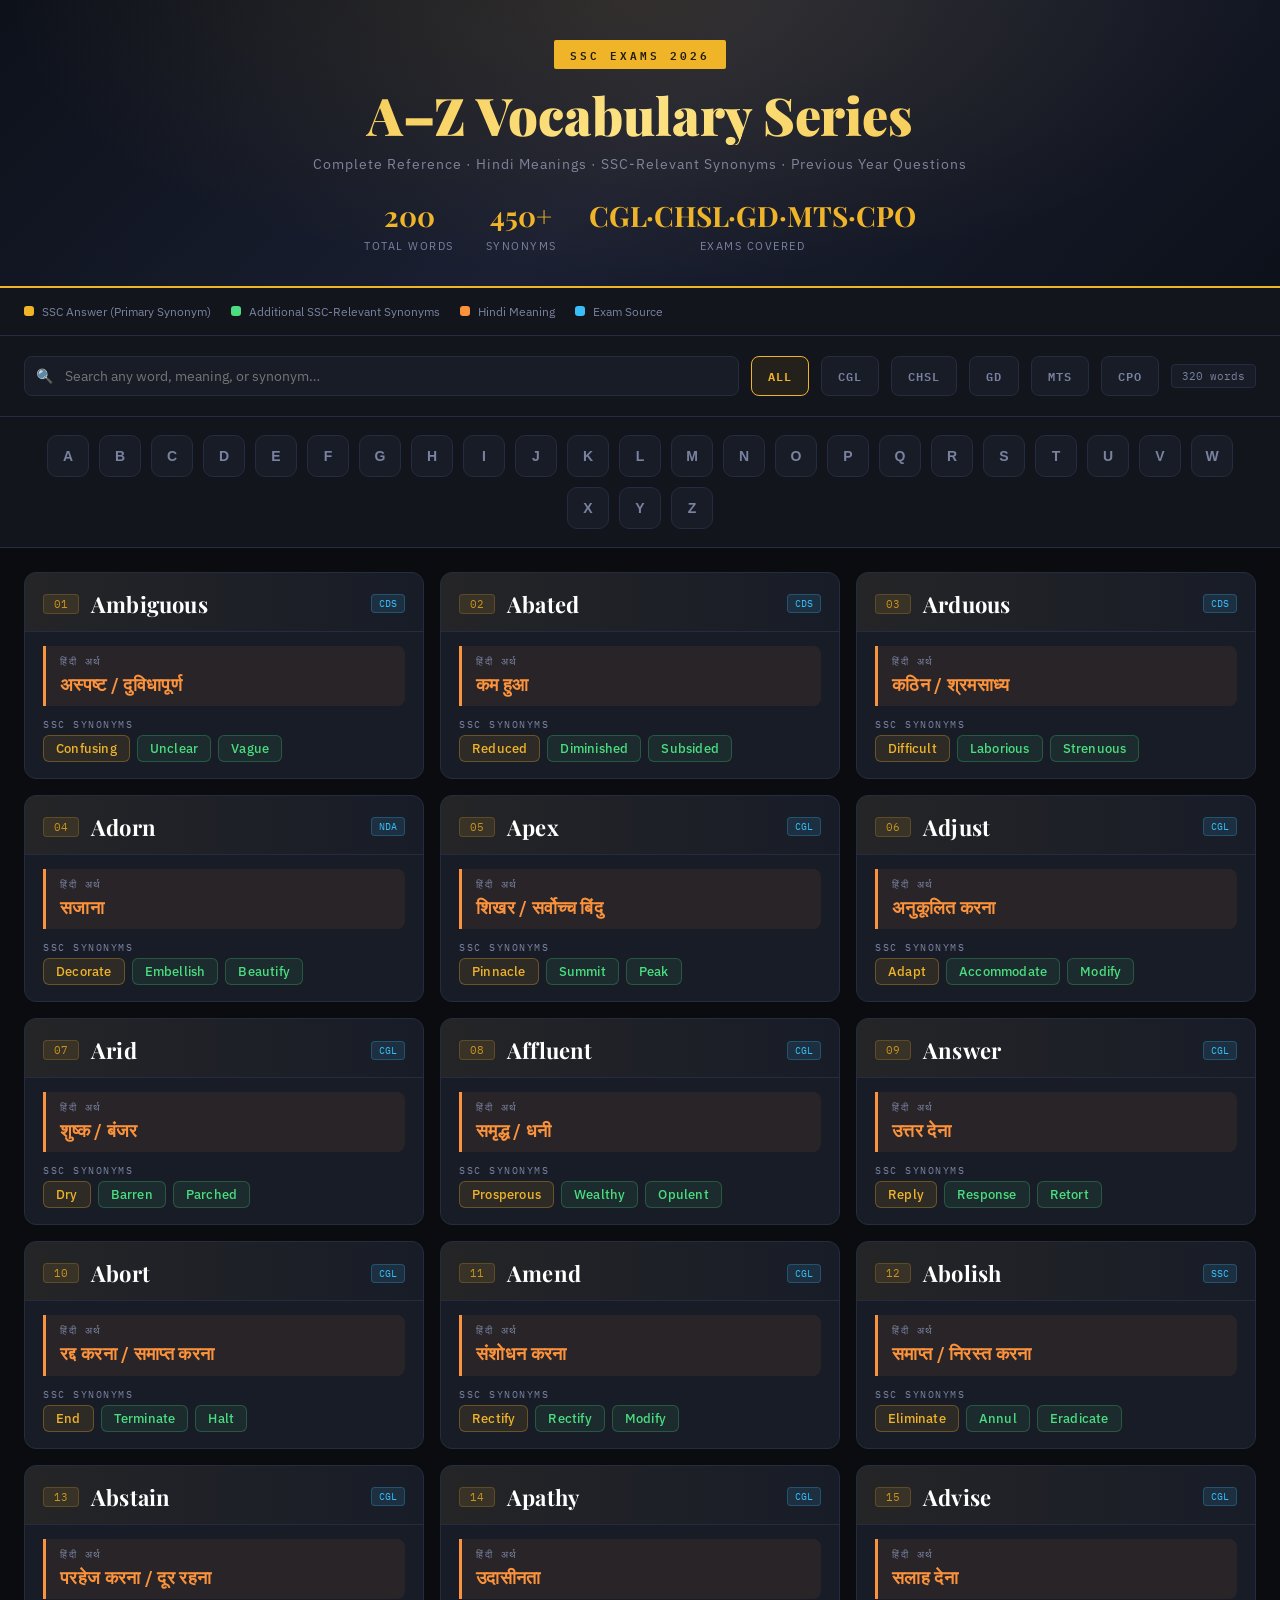
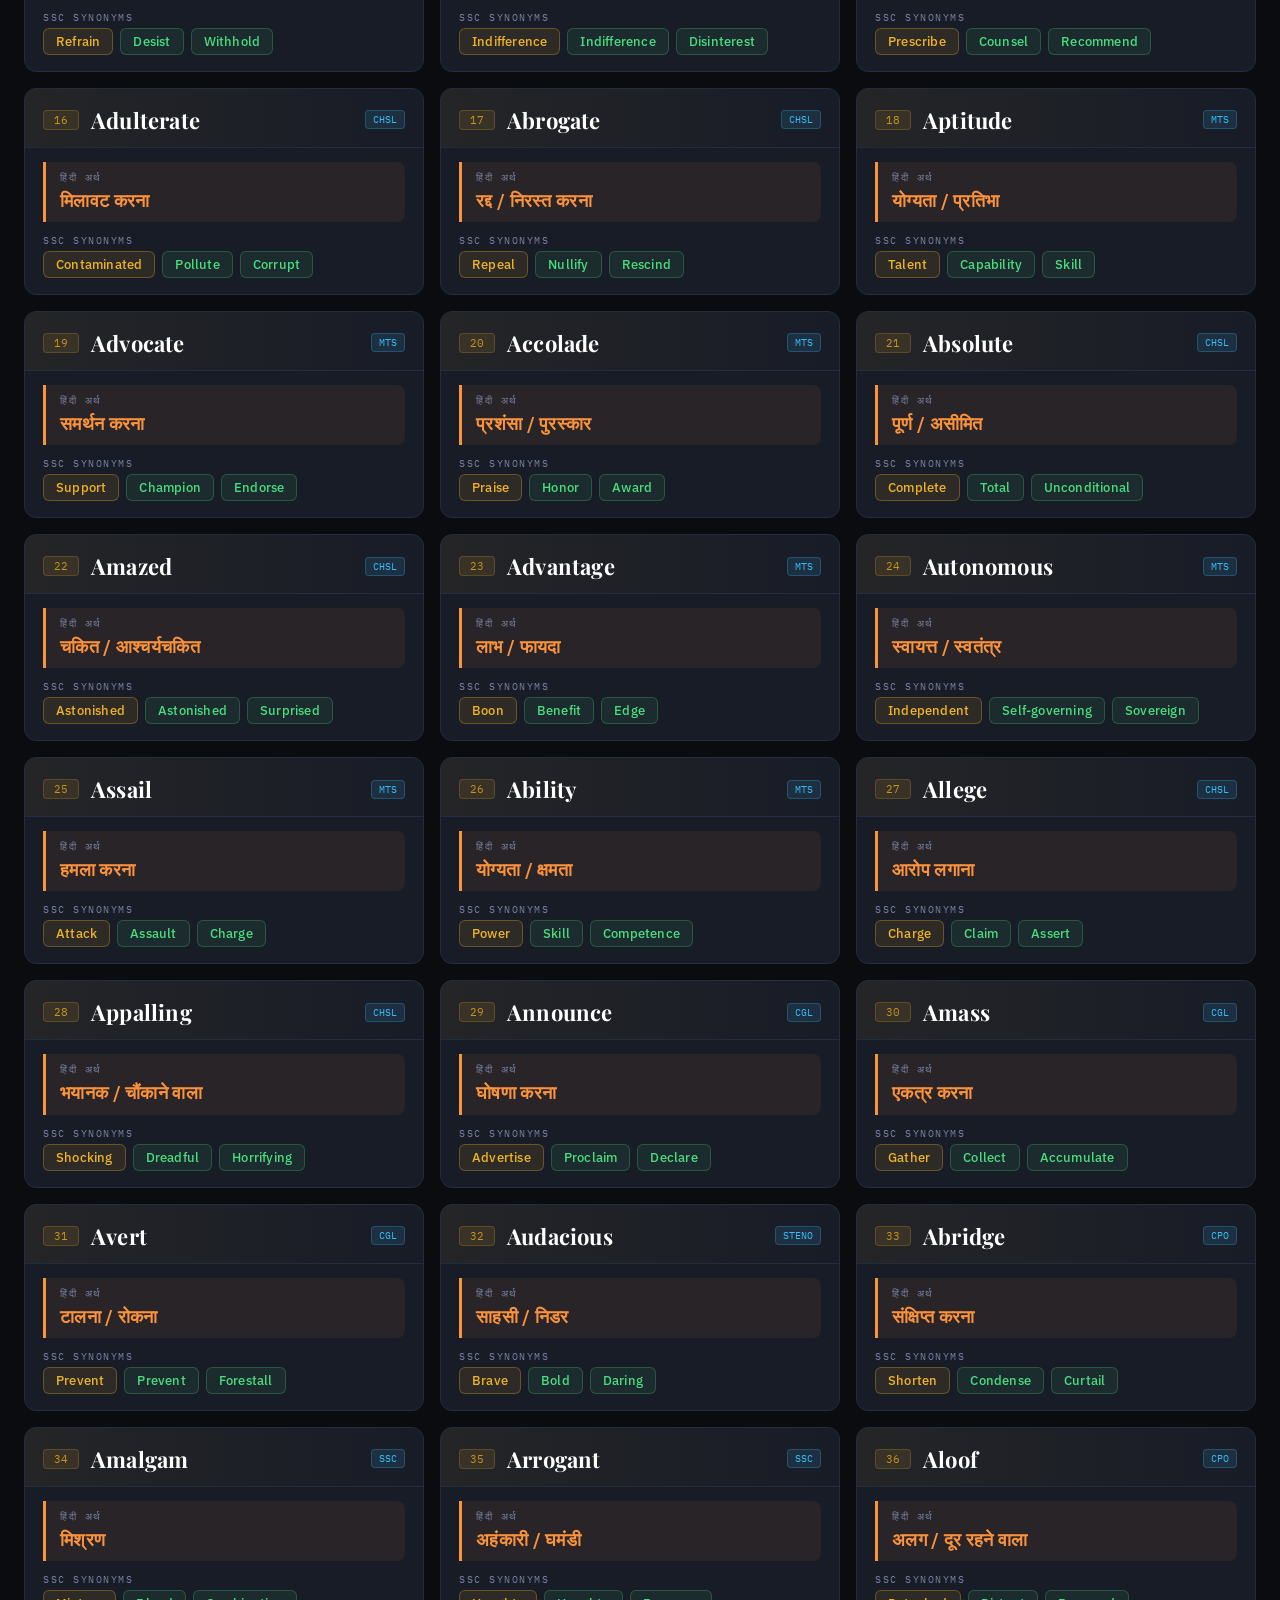
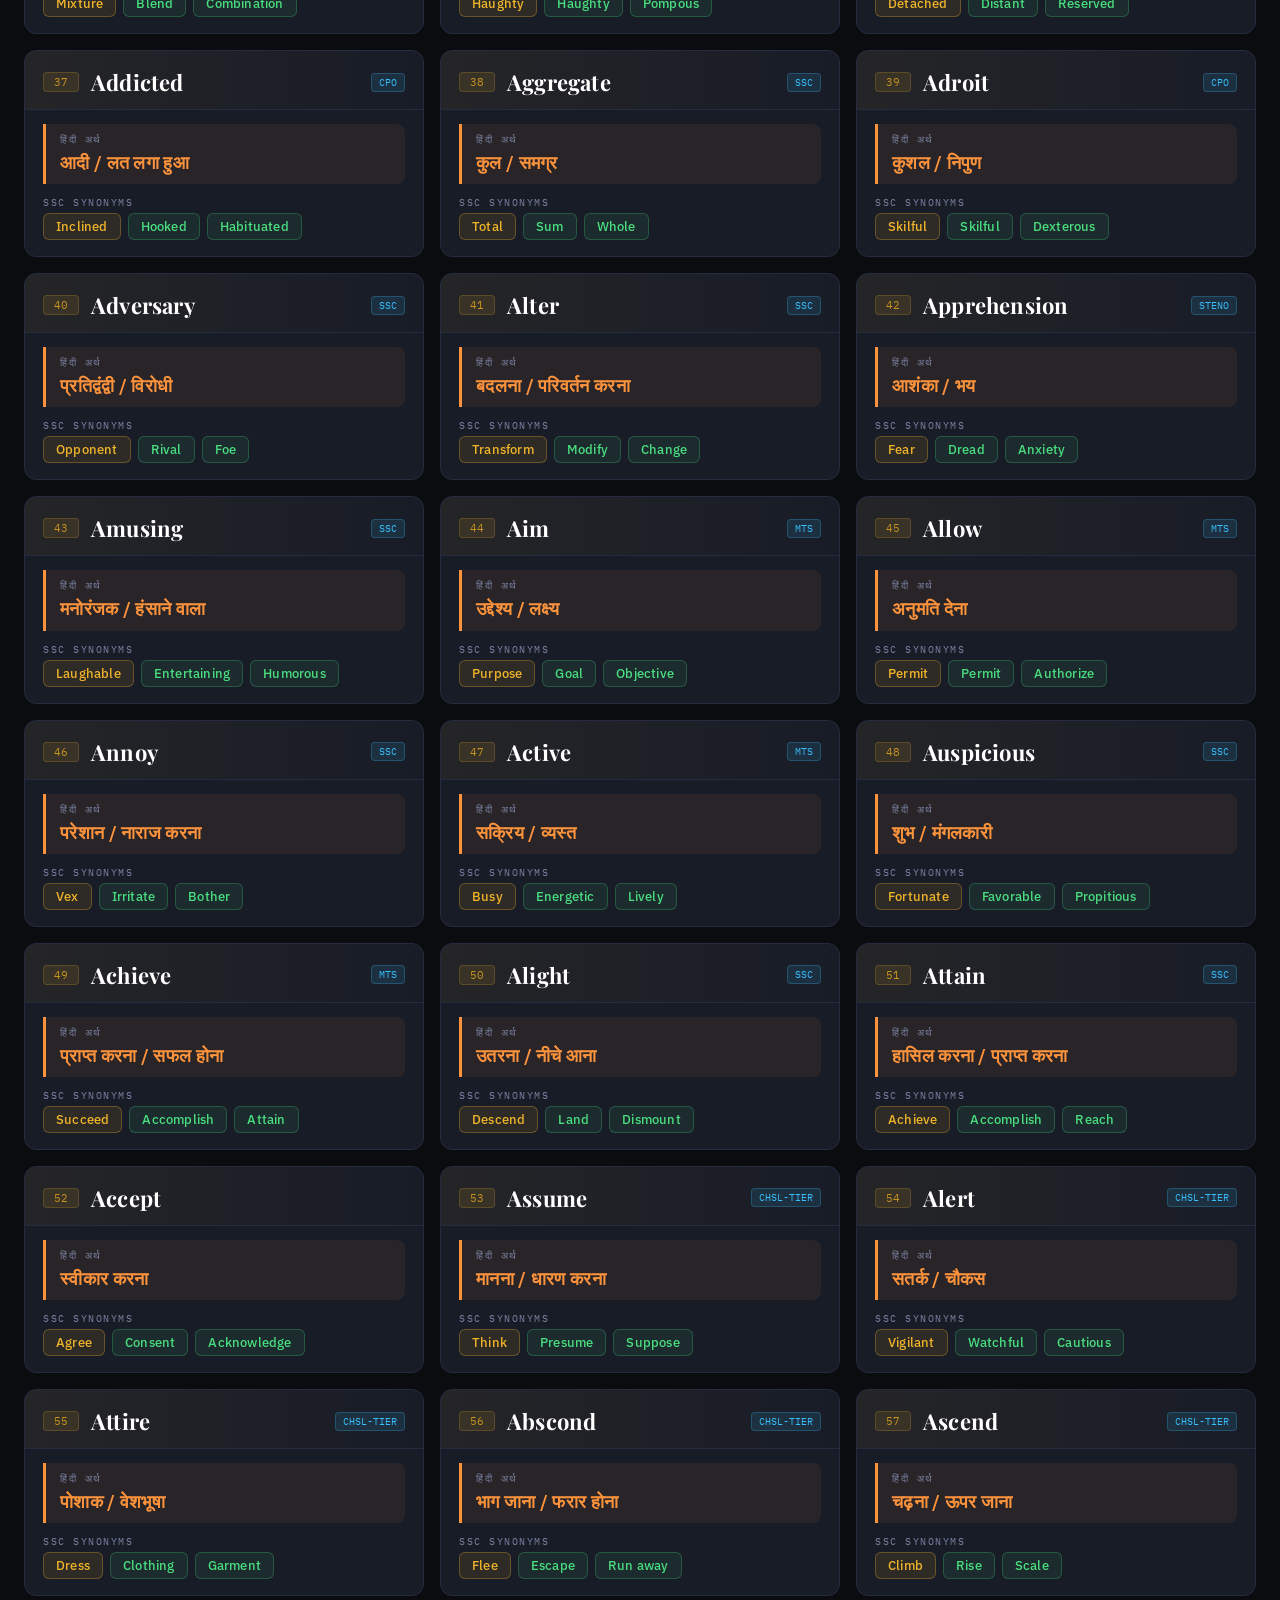
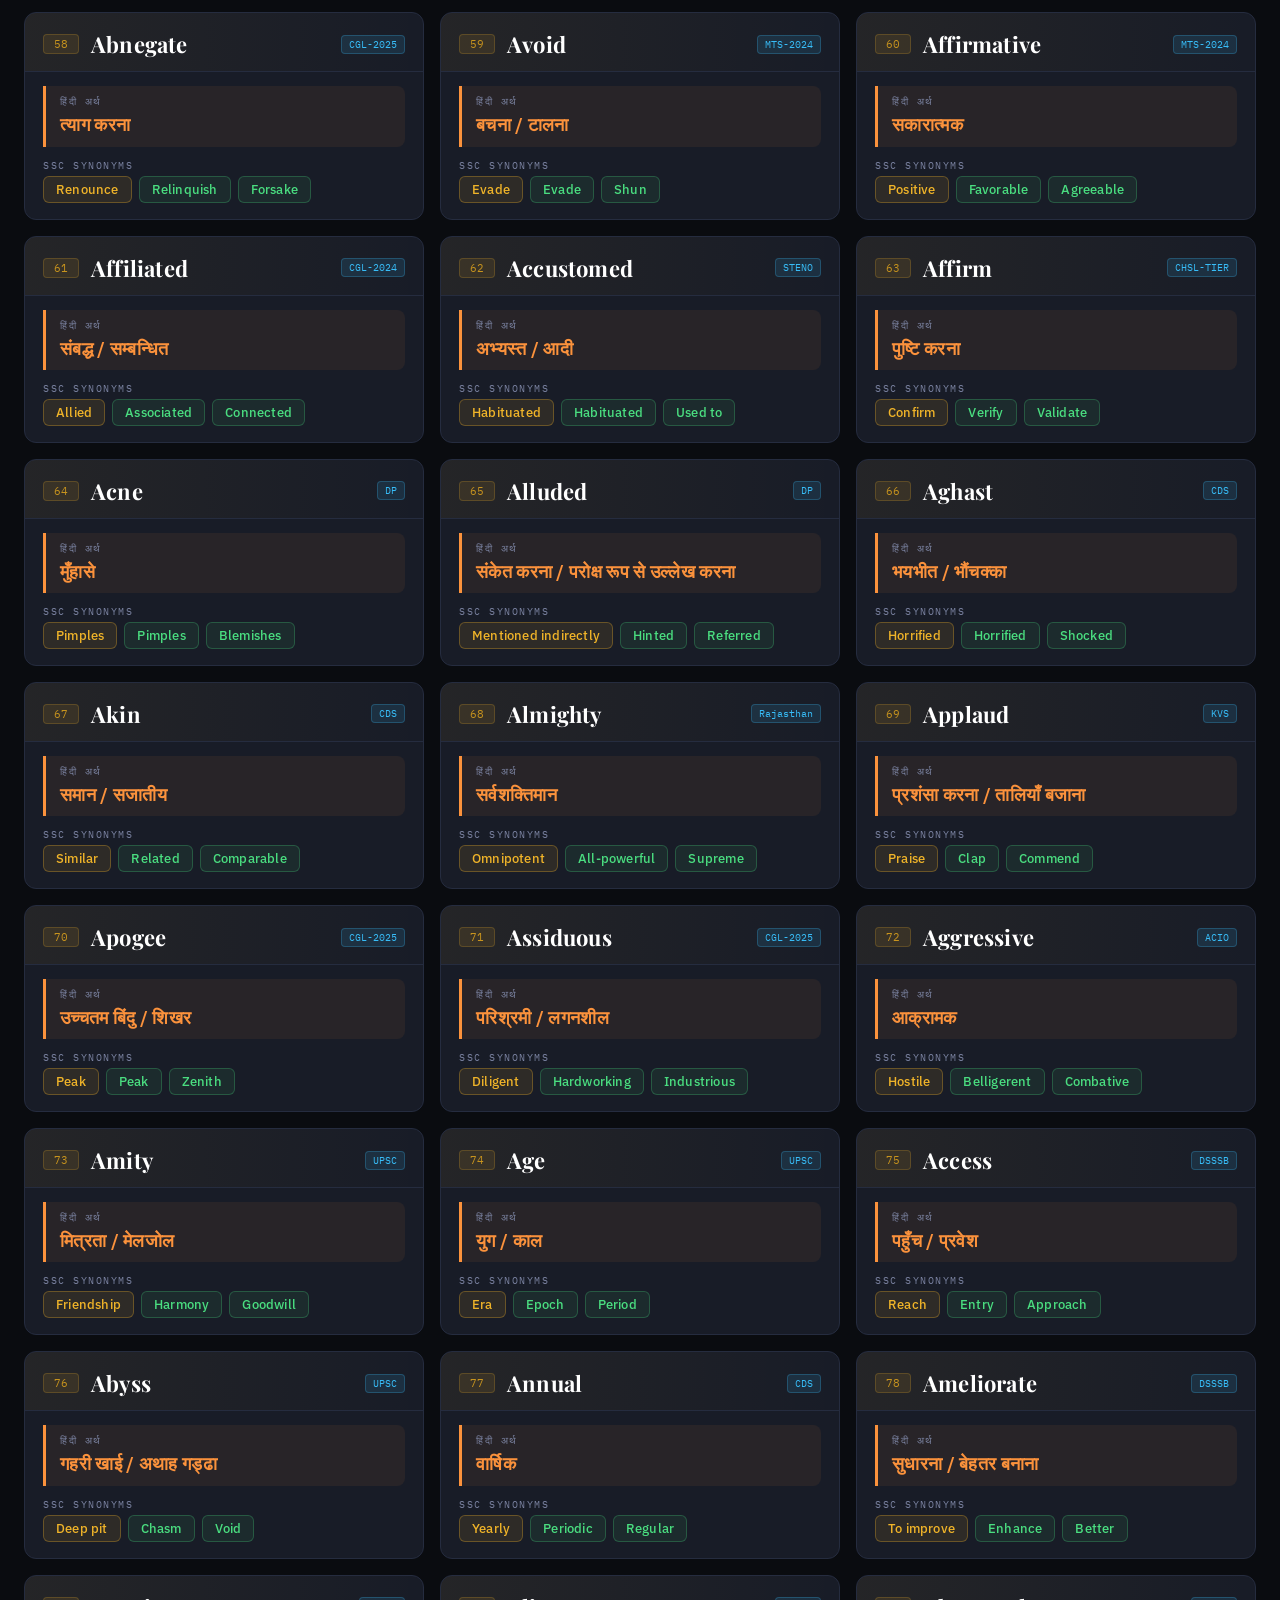
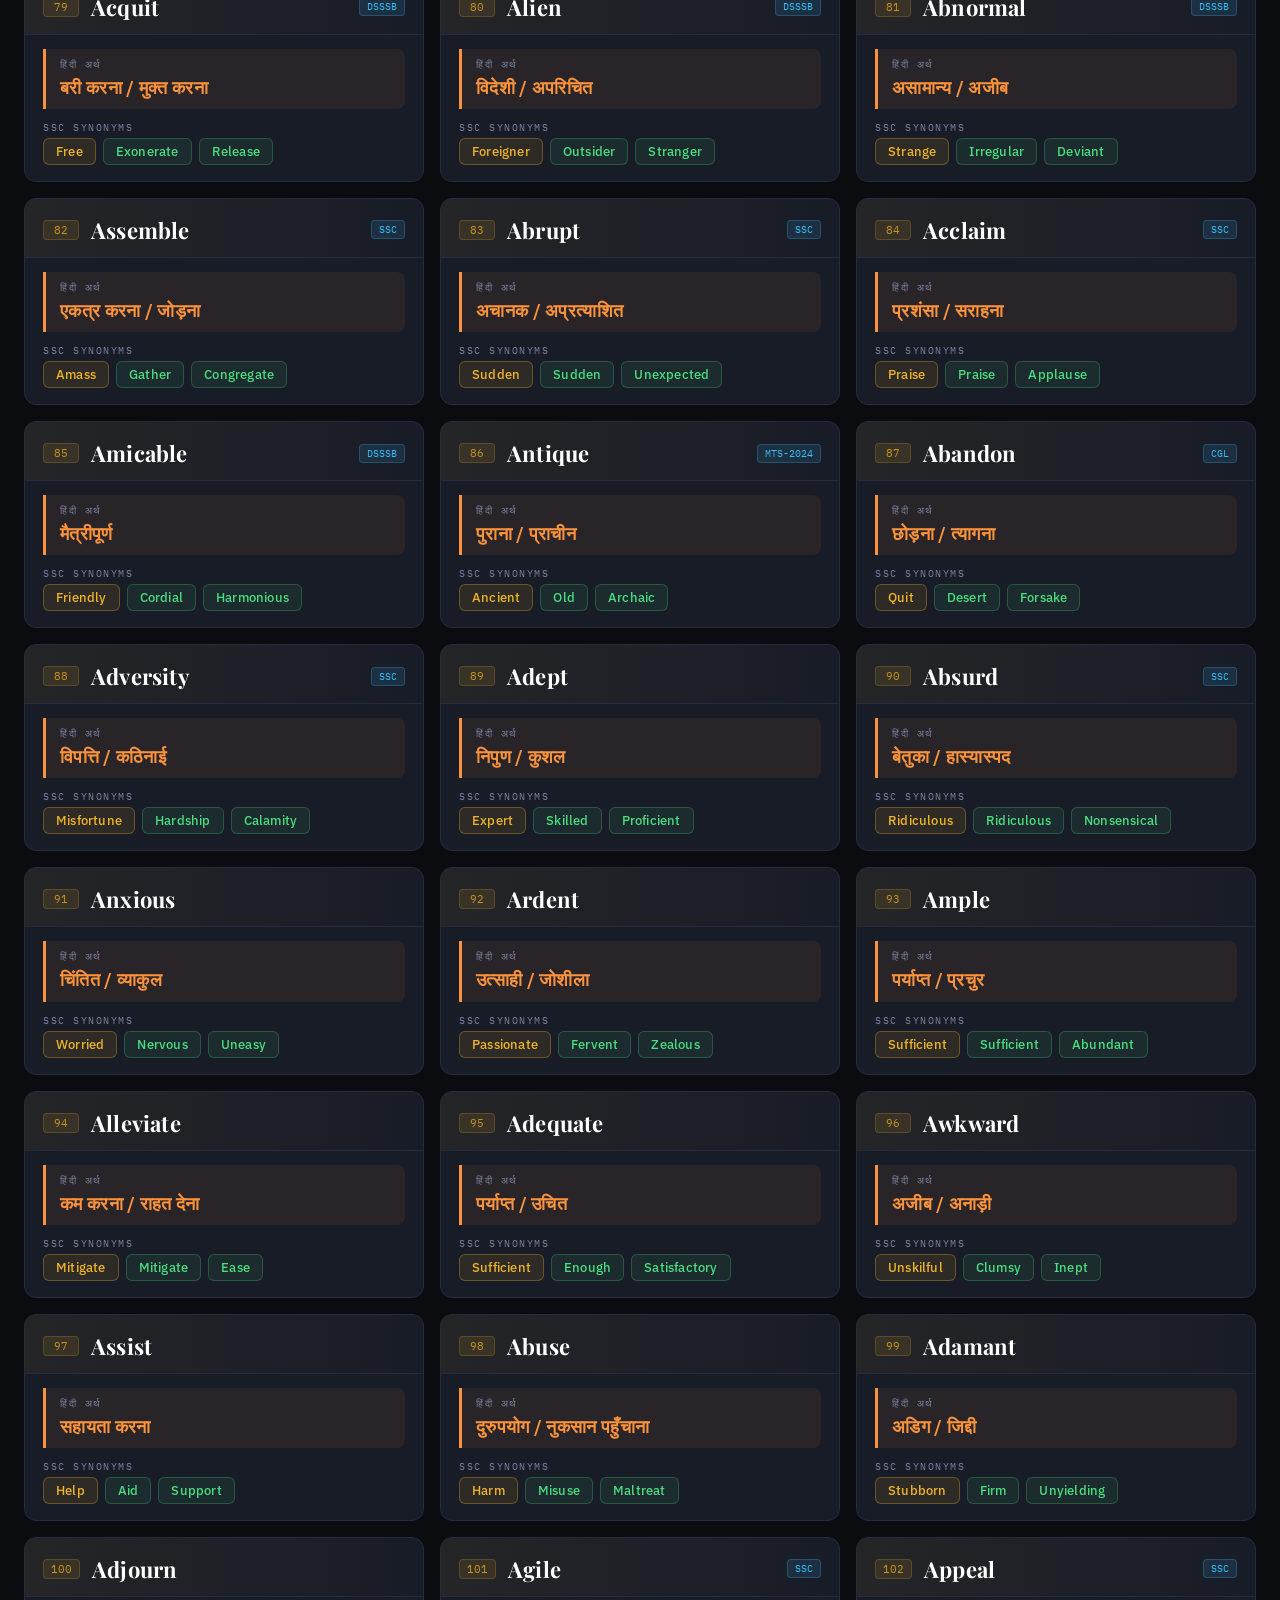
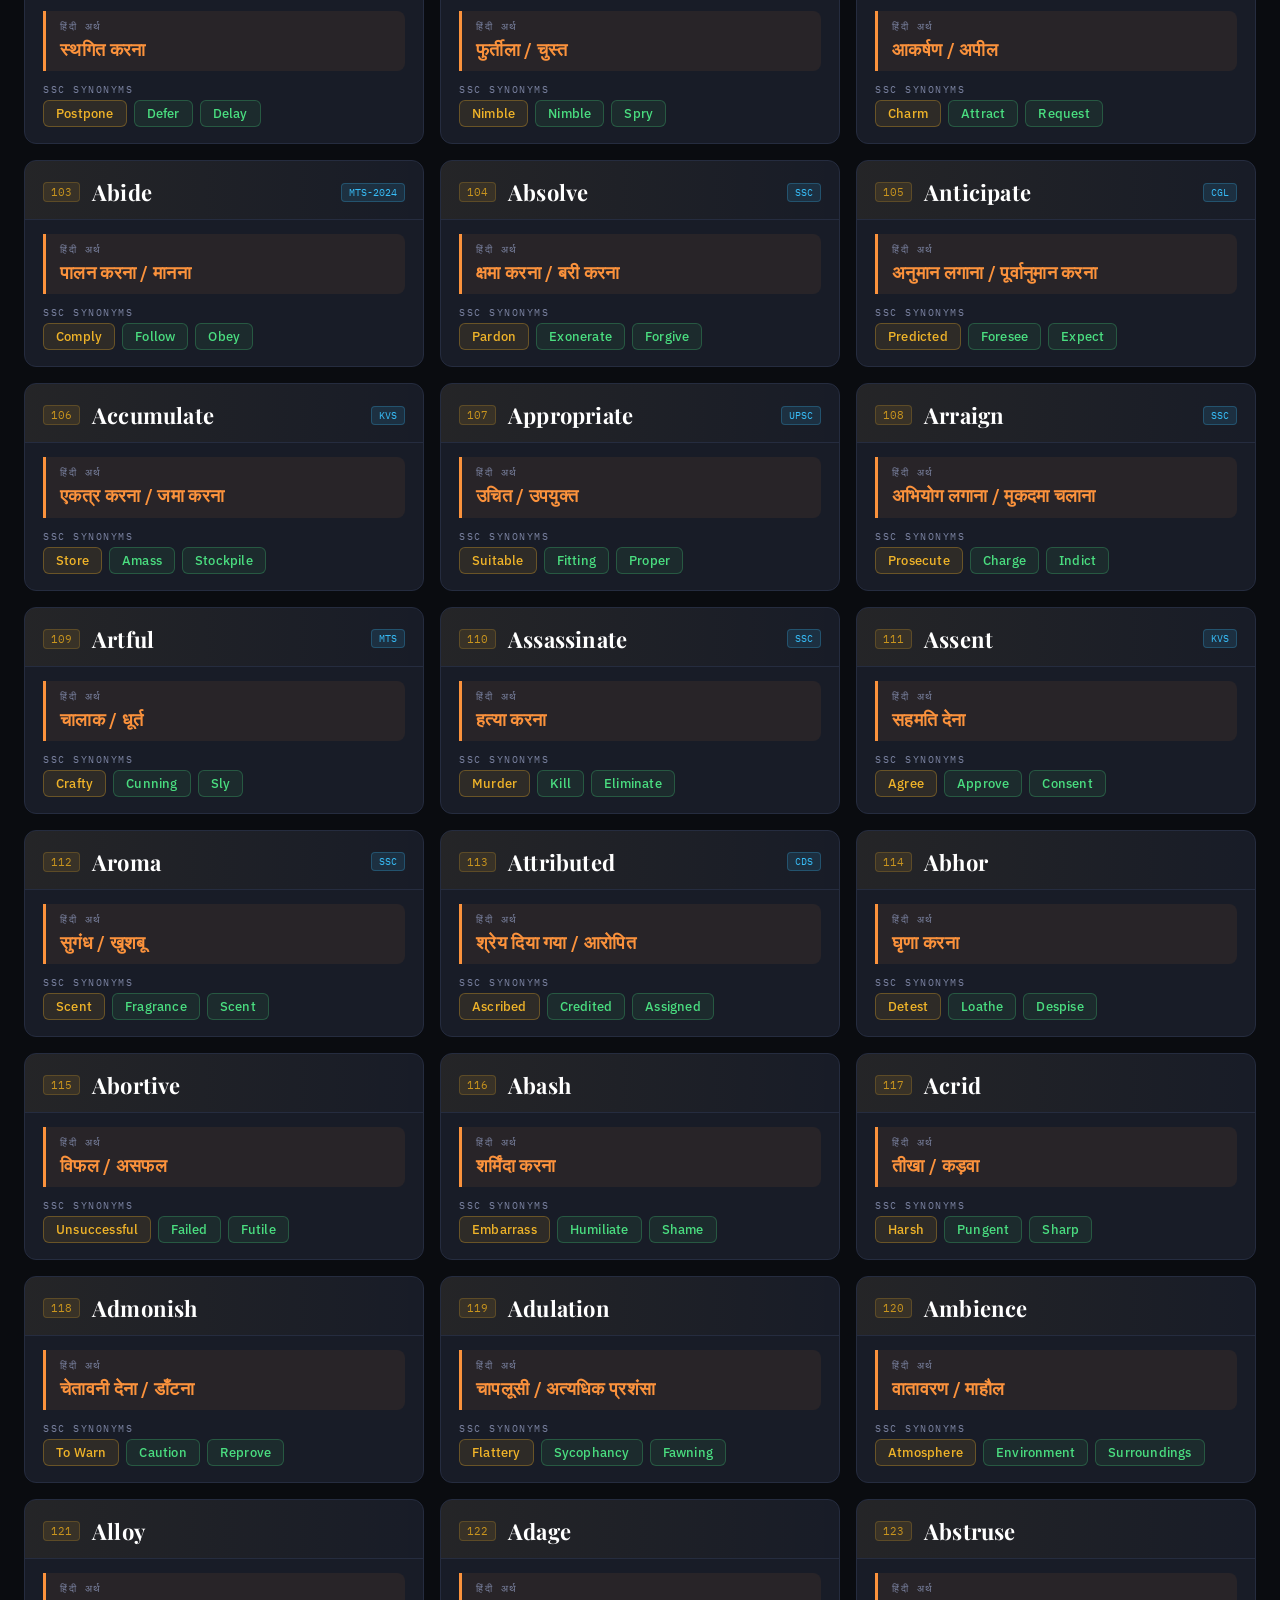
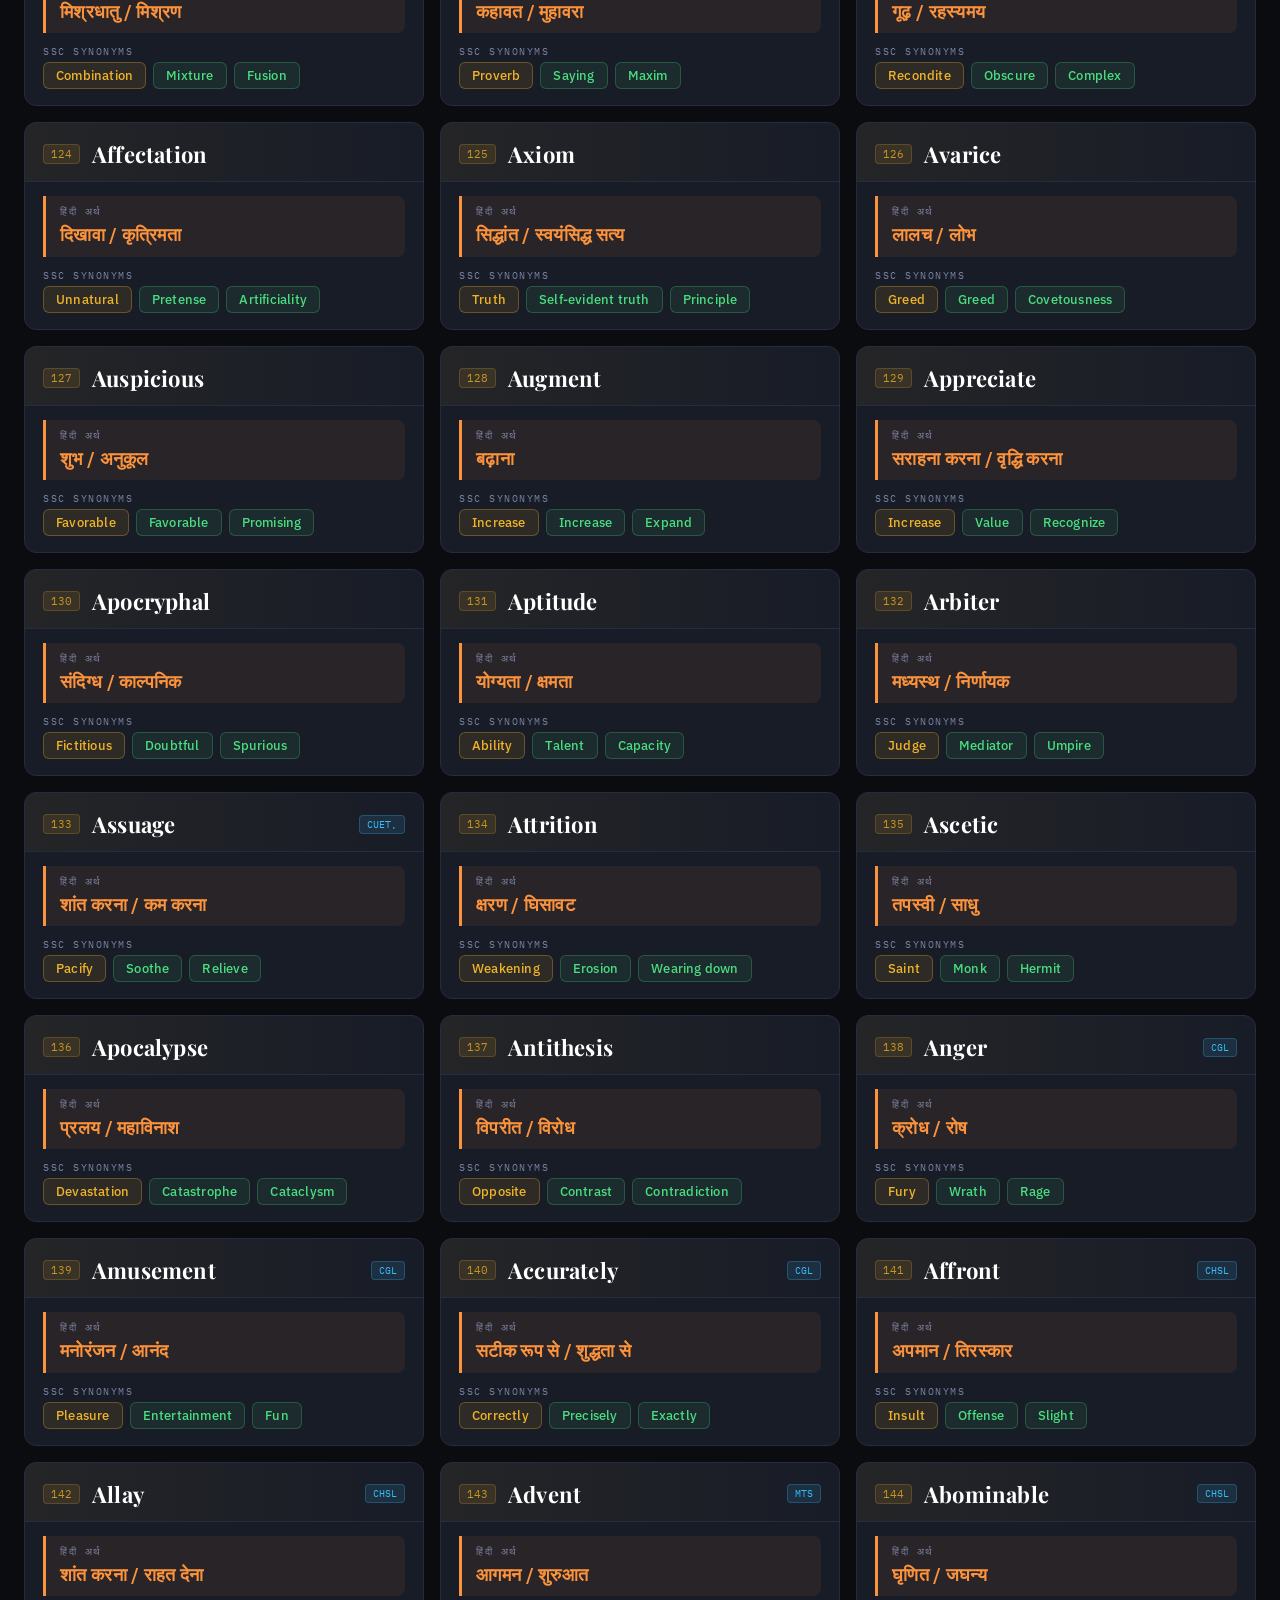
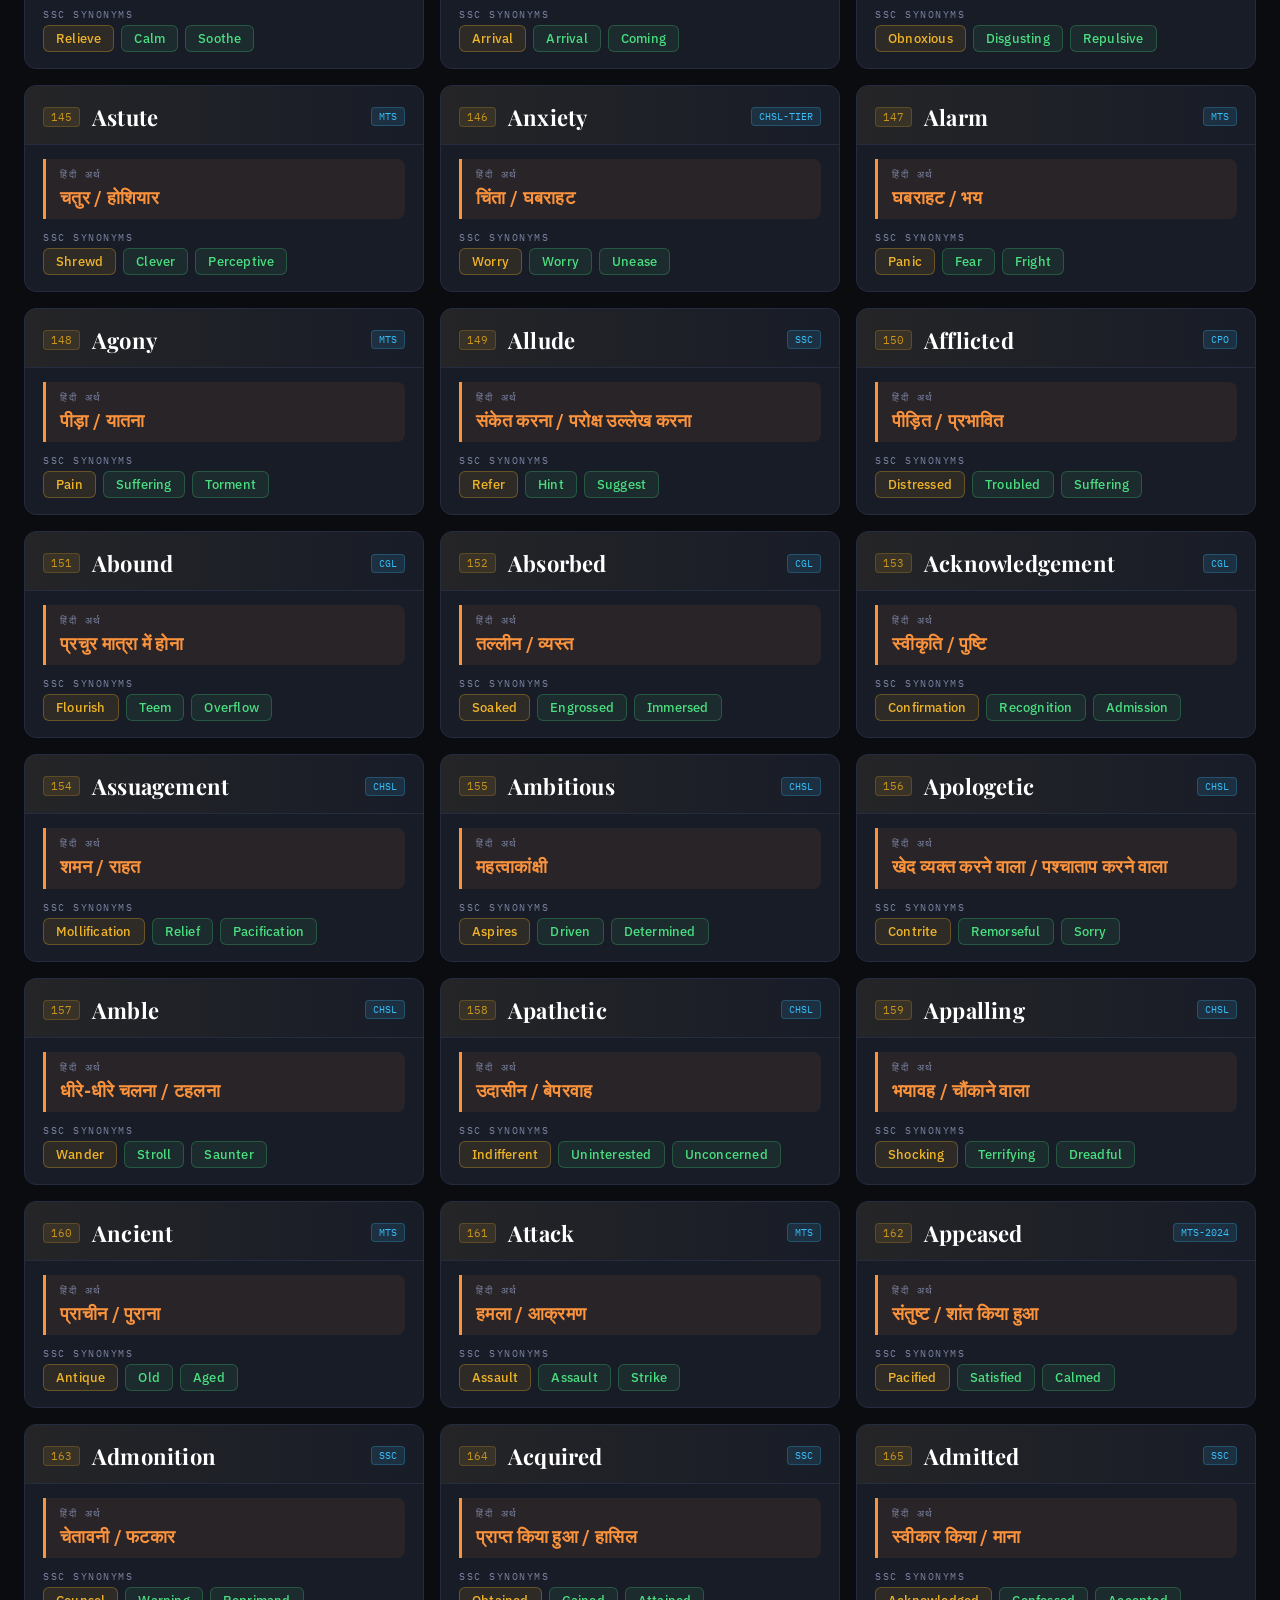
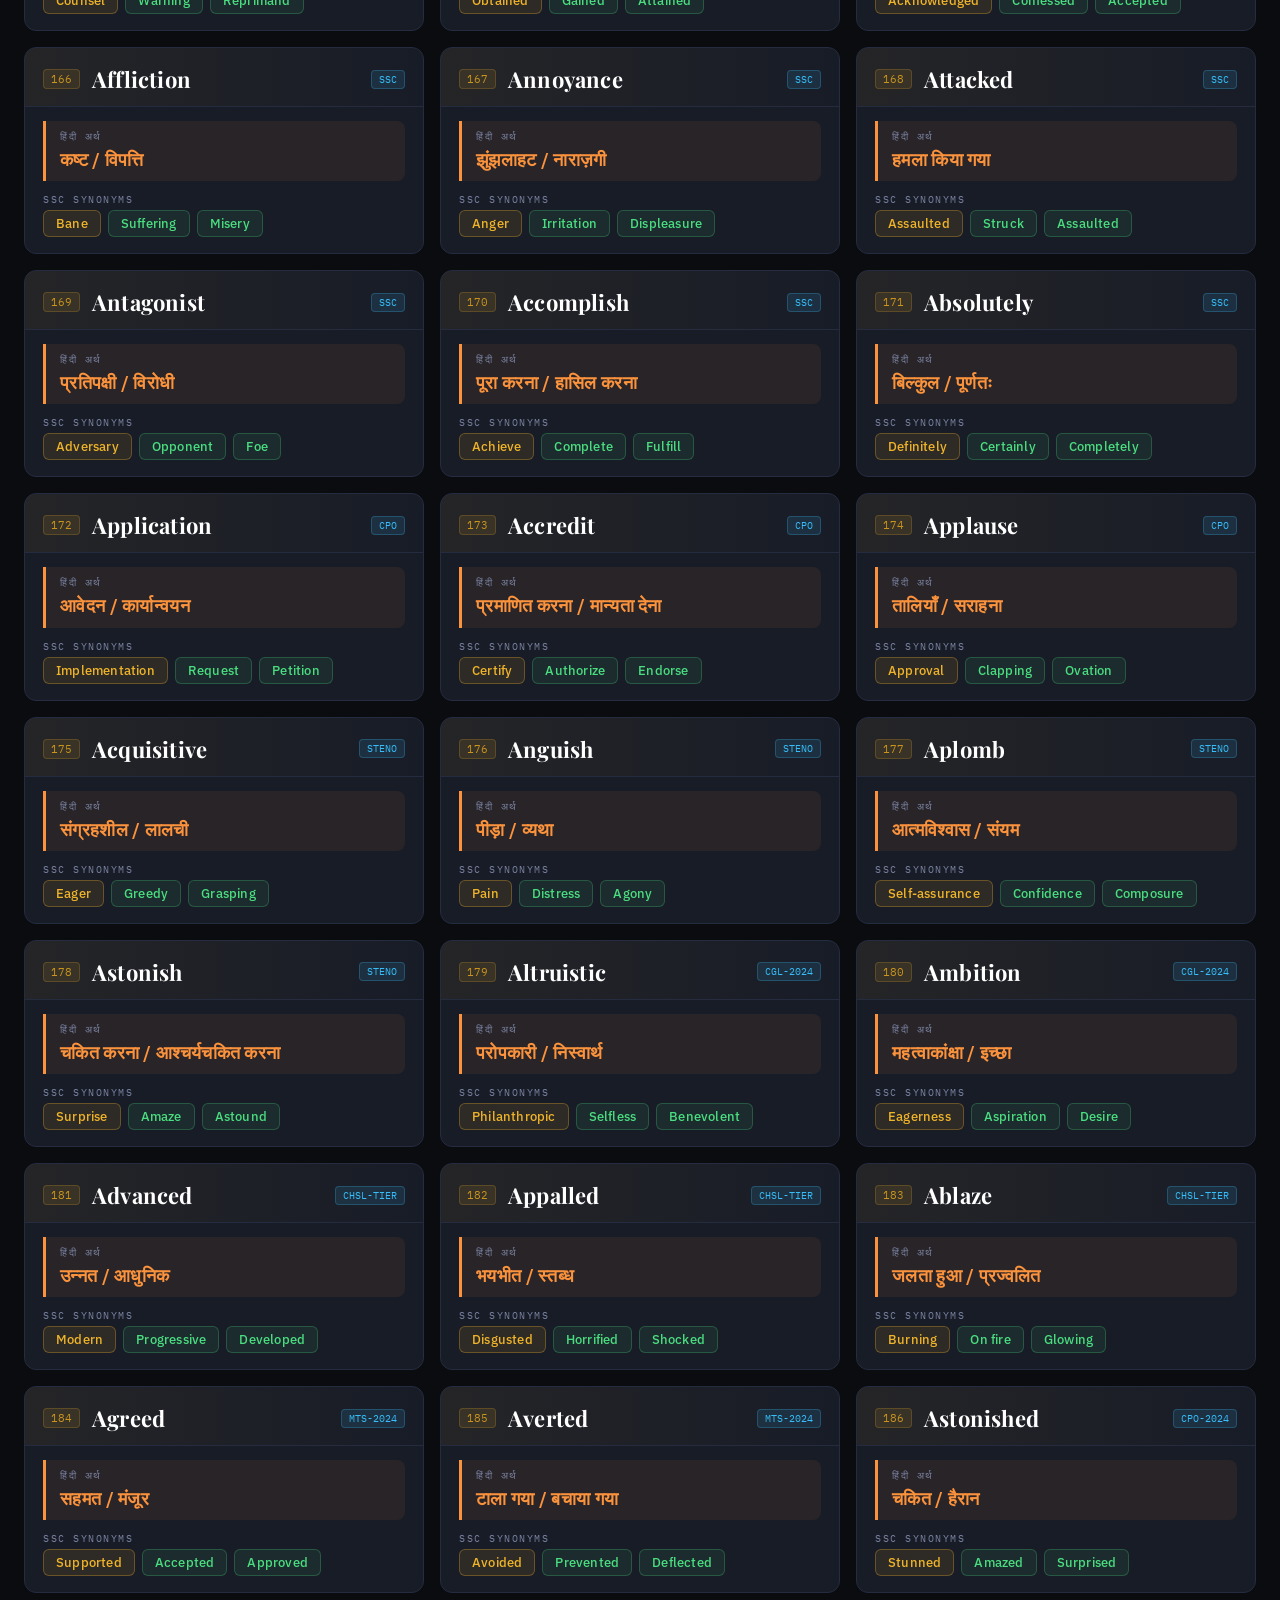
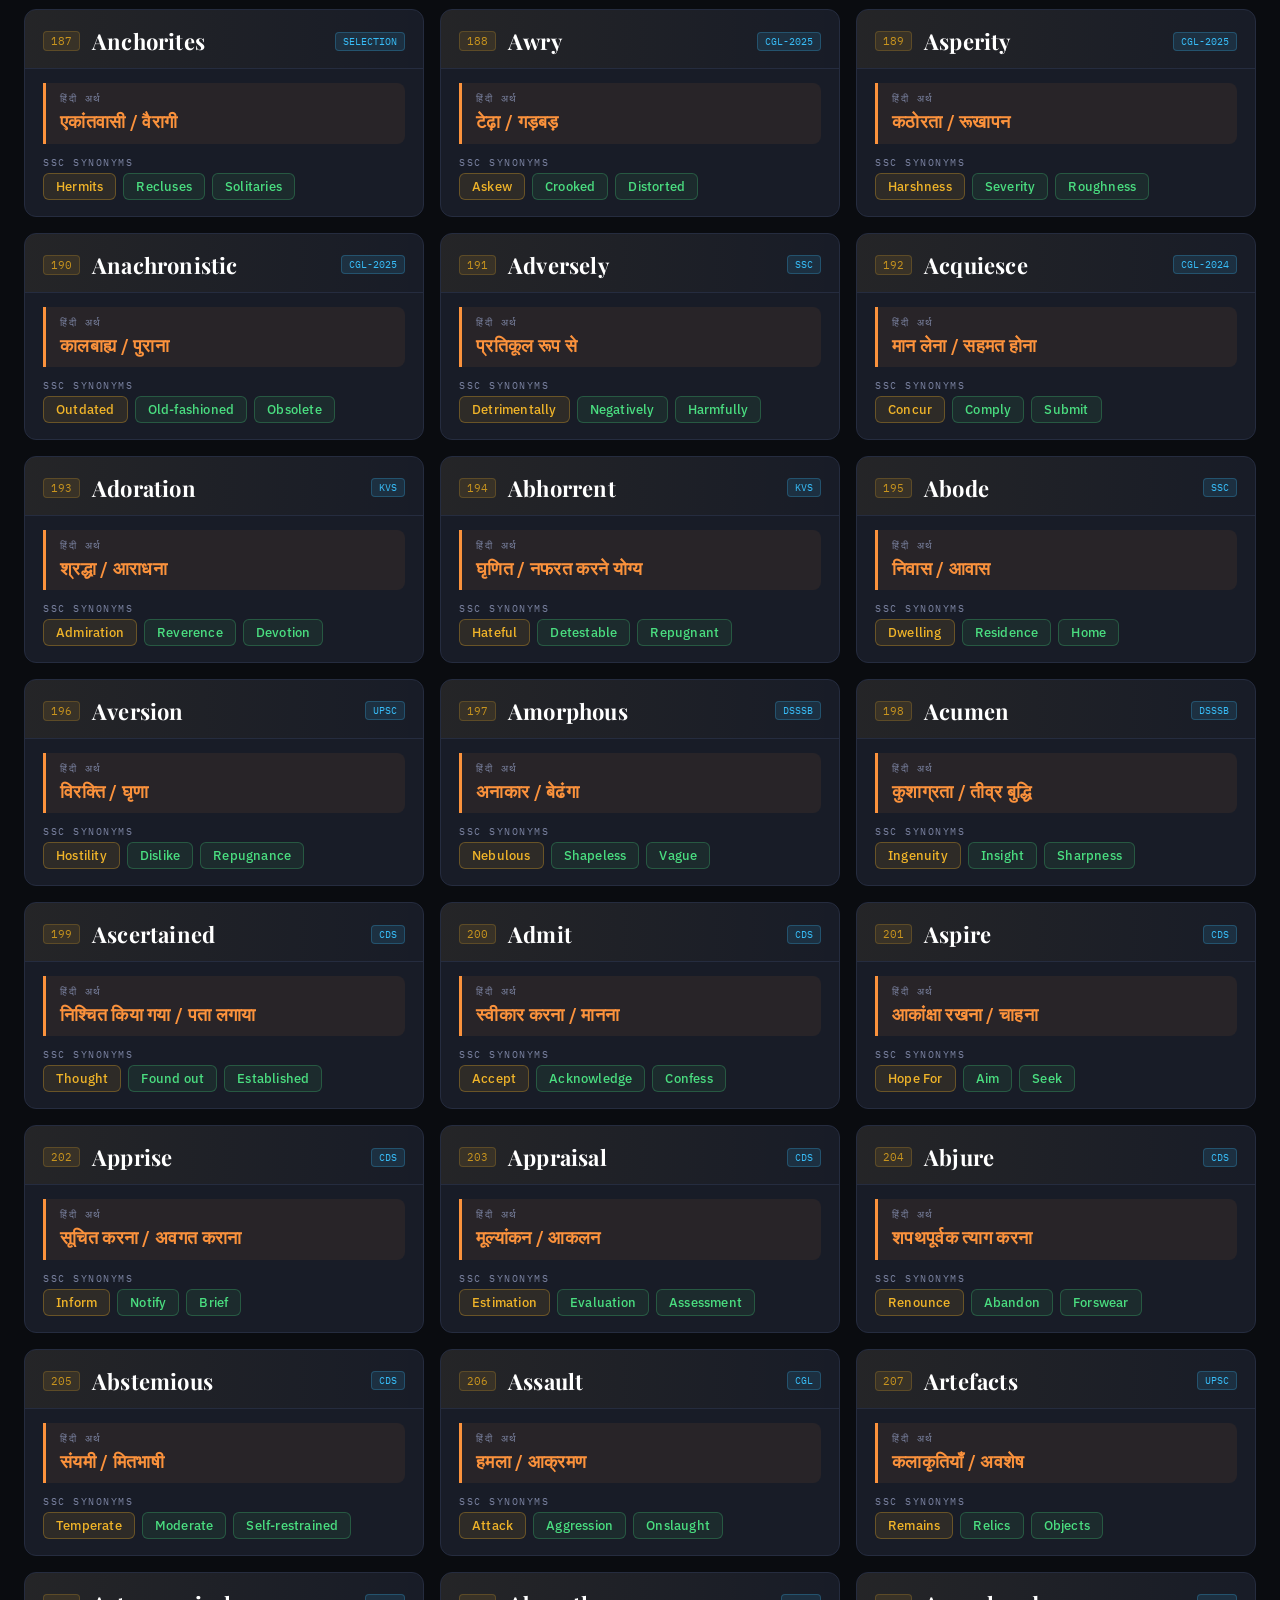
==== index.html @ dd7840e4 "renamed html file" ====
<!doctype html>
<html lang="en">
  <head>
    <meta charset="UTF-8" />
    <meta name="viewport" content="width=device-width, initial-scale=1.0" />
    <link rel="stylesheet" href="style.css" />
    <title>SSC A–Z Vocabulary Series | Complete Reference</title>
  </head>
  <body>
    <header>
      <div class="header-badge">SSC Exams 2026</div>
      <h1>A–Z Vocabulary Series</h1>
      <p>
        Complete Reference · Hindi Meanings · SSC-Relevant Synonyms · Previous
        Year Questions
      </p>
      <div class="stats-row">
        <div class="stat">
          <span class="stat-num">200</span
          ><span class="stat-label">Total Words</span>
        </div>
        <div class="stat">
          <span class="stat-num">450+</span
          ><span class="stat-label">Synonyms</span>
        </div>
        <div class="stat">
          <span class="stat-num">CGL·CHSL·GD·MTS·CPO</span
          ><span class="stat-label">Exams Covered</span>
        </div>
      </div>
    </header>

    <div class="legend">
      <div class="legend-item">
        <div class="legend-dot" style="background: var(--gold)"></div>
        SSC Answer (Primary Synonym)
      </div>
      <div class="legend-item">
        <div class="legend-dot" style="background: var(--green)"></div>
        Additional SSC-Relevant Synonyms
      </div>
      <div class="legend-item">
        <div class="legend-dot" style="background: var(--hindi)"></div>
        Hindi Meaning
      </div>
      <div class="legend-item">
        <div class="legend-dot" style="background: var(--cyan)"></div>
        Exam Source
      </div>
    </div>

    <div class="controls">
      <div class="search-wrap">
        <input
          type="text"
          id="search"
          placeholder="Search any word, meaning, or synonym…"
          oninput="filterWords()"
        />
      </div>
      <button class="filter-btn active" onclick="setFilter('all', this)">
        All
      </button>
      <button class="filter-btn" onclick="setFilter('CGL', this)">CGL</button>
      <button class="filter-btn" onclick="setFilter('CHSL', this)">CHSL</button>
      <button class="filter-btn" onclick="setFilter('GD', this)">GD</button>
      <button class="filter-btn" onclick="setFilter('MTS', this)">MTS</button>
      <button class="filter-btn" onclick="setFilter('CPO', this)">CPO</button>
      <span class="count-badge" id="count">200 words</span>
    </div>

    <div class="alphabet-filter" id="alphabetFilter"></div>

    <div class="grid" id="grid"></div>

    <footer>
      <p>
        Source:
        <strong
          >SSC Exams 2026 — A to Z Vocabulary Series (Rojgar with Ankit)</strong
        >
      </p>
      <p style="margin-top: 6px">
        All words sourced from SSC CGL · CHSL · GD · MTS · CPO · Steno previous
        year papers
      </p>
    </footer>

    <script src="main.js"></script>
  </body>
</html>
---- style.css ----
@import url("https://fonts.googleapis.com/css2?family=Playfair+Display:wght@700;900&family=IBM+Plex+Sans:wght@300;400;500;600&family=IBM+Plex+Mono:wght@500&display=swap");

:root {
  --bg: #0a0c10;
  --surface: #12151c;
  --card: #181c27;
  --border: #252c3f;
  --gold: #f0b429;
  --gold-dim: #c8941e;
  --cyan: #38bdf8;
  --green: #4ade80;
  --red: #f87171;
  --purple: #a78bfa;
  --text: #e8eaf0;
  --muted: #7a82a0;
  --hindi: #fb923c;
}

* {
  box-sizing: border-box;
  margin: 0;
  padding: 0;
}

body {
  background: var(--bg);
  color: var(--text);
  font-family: "IBM Plex Sans", sans-serif;
  min-height: 100vh;
  overflow-x: hidden;
}

/* HEADER */
header {
  background: linear-gradient(135deg, #0d111a 0%, #1a1f32 50%, #0d111a 100%);
  border-bottom: 2px solid var(--gold);
  padding: 40px 24px 32px;
  text-align: center;
  position: relative;
  overflow: hidden;
}
header::before {
  content: "";
  position: absolute;
  inset: 0;
  background: radial-gradient(
    ellipse at 50% 0%,
    rgba(240, 180, 41, 0.12) 0%,
    transparent 70%
  );
  pointer-events: none;
}
.header-badge {
  display: inline-block;
  background: var(--gold);
  color: #0a0c10;
  font-family: "IBM Plex Mono", monospace;
  font-size: 11px;
  font-weight: 600;
  letter-spacing: 3px;
  text-transform: uppercase;
  padding: 5px 16px;
  border-radius: 2px;
  margin-bottom: 16px;
}
header h1 {
  font-family: "Playfair Display", serif;
  font-size: clamp(28px, 6vw, 52px);
  font-weight: 900;
  background: linear-gradient(135deg, #f0b429 0%, #fde68a 50%, #f0b429 100%);
  -webkit-background-clip: text;
  -webkit-text-fill-color: transparent;
  background-clip: text;
  line-height: 1.15;
  margin-bottom: 10px;
}
header p {
  color: var(--muted);
  font-size: 14px;
  letter-spacing: 1px;
}
.stats-row {
  display: flex;
  justify-content: center;
  gap: 32px;
  margin-top: 24px;
  flex-wrap: wrap;
}
.stat {
  text-align: center;
}
.stat-num {
  font-family: "Playfair Display", serif;
  font-size: 28px;
  color: var(--gold);
  font-weight: 700;
  display: block;
}
.stat-label {
  font-size: 11px;
  color: var(--muted);
  letter-spacing: 1.5px;
  text-transform: uppercase;
}

/* CONTROLS */
.controls {
  padding: 20px 24px;
  display: flex;
  gap: 12px;
  flex-wrap: wrap;
  align-items: center;
  background: var(--surface);
  border-bottom: 1px solid var(--border);
  position: sticky;
  top: 0;
  z-index: 100;
}
.search-wrap {
  position: relative;
  flex: 1;
  min-width: 200px;
}
.search-wrap input {
  width: 100%;
  background: var(--card);
  border: 1px solid var(--border);
  color: var(--text);
  padding: 10px 16px 10px 40px;
  border-radius: 8px;
  font-size: 14px;
  font-family: "IBM Plex Sans", sans-serif;
  outline: none;
  transition: border-color 0.2s;
}
.search-wrap input:focus {
  border-color: var(--gold);
}
.search-wrap::before {
  content: "🔍";
  position: absolute;
  left: 12px;
  top: 50%;
  transform: translateY(-50%);
  font-size: 14px;
  pointer-events: none;
}
.filter-btn {
  background: var(--card);
  border: 1px solid var(--border);
  color: var(--muted);
  padding: 9px 16px;
  border-radius: 8px;
  font-size: 12px;
  font-weight: 600;
  letter-spacing: 1px;
  cursor: pointer;
  transition: all 0.2s;
  text-transform: uppercase;
  font-family: "IBM Plex Mono", monospace;
}
.filter-btn:hover,
.filter-btn.active {
  border-color: var(--gold);
  color: var(--gold);
  background: rgba(240, 180, 41, 0.08);
}
.count-badge {
  font-family: "IBM Plex Mono", monospace;
  font-size: 11px;
  color: var(--muted);
  padding: 4px 10px;
  background: var(--card);
  border-radius: 4px;
  border: 1px solid var(--border);
}

/* GRID */
.grid {
  display: grid;
  grid-template-columns: repeat(auto-fill, minmax(340px, 1fr));
  gap: 16px;
  padding: 24px;
  max-width: 1600px;
  margin: 0 auto;
}

/* CARD */
.card {
  background: var(--card);
  border: 1px solid var(--border);
  border-radius: 12px;
  overflow: hidden;
  transition:
    transform 0.2s,
    box-shadow 0.2s,
    border-color 0.2s;
  animation: fadeIn 0.3s ease both;
}
.card:hover {
  transform: translateY(-3px);
  box-shadow:
    0 12px 32px rgba(0, 0, 0, 0.4),
    0 0 0 1px rgba(240, 180, 41, 0.2);
  border-color: rgba(240, 180, 41, 0.35);
}
@keyframes fadeIn {
  from {
    opacity: 0;
    transform: translateY(10px);
  }
  to {
    opacity: 1;
    transform: translateY(0);
  }
}

.card-header {
  display: flex;
  align-items: center;
  gap: 12px;
  padding: 16px 18px 12px;
  border-bottom: 1px solid var(--border);
  background: linear-gradient(
    90deg,
    rgba(240, 180, 41, 0.06) 0%,
    transparent 100%
  );
}
.num {
  font-family: "IBM Plex Mono", monospace;
  font-size: 11px;
  color: var(--gold-dim);
  background: rgba(240, 180, 41, 0.1);
  border: 1px solid rgba(240, 180, 41, 0.2);
  border-radius: 4px;
  padding: 2px 7px;
  min-width: 36px;
  text-align: center;
  flex-shrink: 0;
}
.word {
  font-family: "Playfair Display", serif;
  font-size: 22px;
  font-weight: 700;
  color: #fff;
  letter-spacing: 0.2px;
  flex: 1;
}
.exam-tag {
  font-size: 10px;
  font-family: "IBM Plex Mono", monospace;
  background: rgba(56, 189, 248, 0.12);
  color: var(--cyan);
  border: 1px solid rgba(56, 189, 248, 0.25);
  border-radius: 4px;
  padding: 2px 7px;
  white-space: nowrap;
  flex-shrink: 0;
}

.card-body {
  padding: 14px 18px 16px;
  display: flex;
  flex-direction: column;
  gap: 12px;
}

.row-label {
  font-size: 10px;
  font-family: "IBM Plex Mono", monospace;
  color: var(--muted);
  letter-spacing: 1.5px;
  text-transform: uppercase;
  margin-bottom: 4px;
}

/* Hindi meaning */
.hindi-block {
  background: rgba(251, 146, 60, 0.07);
  border-left: 3px solid var(--hindi);
  border-radius: 0 8px 8px 0;
  padding: 9px 14px;
}
.hindi-text {
  font-size: 18px;
  color: var(--hindi);
  font-weight: 600;
  letter-spacing: 0.3px;
  line-height: 1.4;
}

/* Synonyms */
.syns-block {
}
.syns-list {
  display: flex;
  flex-wrap: wrap;
  gap: 7px;
  margin-top: 4px;
}
.syn {
  display: inline-flex;
  align-items: center;
  gap: 6px;
  background: rgba(74, 222, 128, 0.08);
  border: 1px solid rgba(74, 222, 128, 0.25);
  color: var(--green);
  border-radius: 6px;
  padding: 4px 12px;
  font-size: 13px;
  font-weight: 500;
  letter-spacing: 0.2px;
}
.syn-star {
  font-size: 9px;
  color: var(--gold);
}
.syn.primary {
  background: rgba(240, 180, 41, 0.1);
  border-color: rgba(240, 180, 41, 0.3);
  color: var(--gold);
}

/* LEGEND */
.legend {
  display: flex;
  gap: 20px;
  flex-wrap: wrap;
  padding: 16px 24px;
  background: var(--surface);
  border-bottom: 1px solid var(--border);
  max-width: 1600px;
  margin: 0 auto;
}
.legend-item {
  display: flex;
  align-items: center;
  gap: 8px;
  font-size: 12px;
  color: var(--muted);
}
.legend-dot {
  width: 10px;
  height: 10px;
  border-radius: 3px;
}

/* EMPTY STATE */
.empty {
  text-align: center;
  padding: 80px 24px;
  color: var(--muted);
  grid-column: 1/-1;
}
.empty h3 {
  font-size: 18px;
  margin-bottom: 8px;
}

/* FOOTER */
footer {
  text-align: center;
  padding: 32px 24px;
  color: var(--muted);
  font-size: 12px;
  border-top: 1px solid var(--border);
  background: var(--surface);
  margin-top: 20px;
}
footer strong {
  color: var(--gold);
}

@media (max-width: 600px) {
  .grid {
    grid-template-columns: 1fr;
    padding: 12px;
  }
  .controls {
    padding: 12px;
    gap: 8px;
  }
  .stats-row {
    gap: 20px;
  }
}

/* =========================
   A TO Z FILTER
========================= */

.alphabet-filter {
  display: flex;
  flex-wrap: wrap;
  gap: 10px;
  padding: 18px 24px;
  justify-content: center;
  background: var(--surface);
  border-bottom: 1px solid var(--border);
}

.alphabet-btn {
  width: 42px;
  height: 42px;
  border-radius: 10px;
  border: 1px solid var(--border);
  background: var(--card);
  color: var(--muted);
  cursor: pointer;
  font-weight: 700;
  font-size: 14px;
  transition: all 0.25s ease;
}

.alphabet-btn:hover {
  border-color: var(--gold);
  color: var(--gold);
  transform: translateY(-2px);
}

.alphabet-btn.active {
  background: rgba(240, 180, 41, 0.12);
  border-color: var(--gold);
  color: var(--gold);
  box-shadow: 0 0 12px rgba(240, 180, 41, 0.15);
}

/* MOBILE RESPONSIVE */

@media (max-width: 768px) {
  .alphabet-filter {
    justify-content: center;
    gap: 8px;
    padding: 14px 12px;
  }

  .alphabet-btn {
    width: 38px;
    height: 38px;
    font-size: 13px;
  }
}
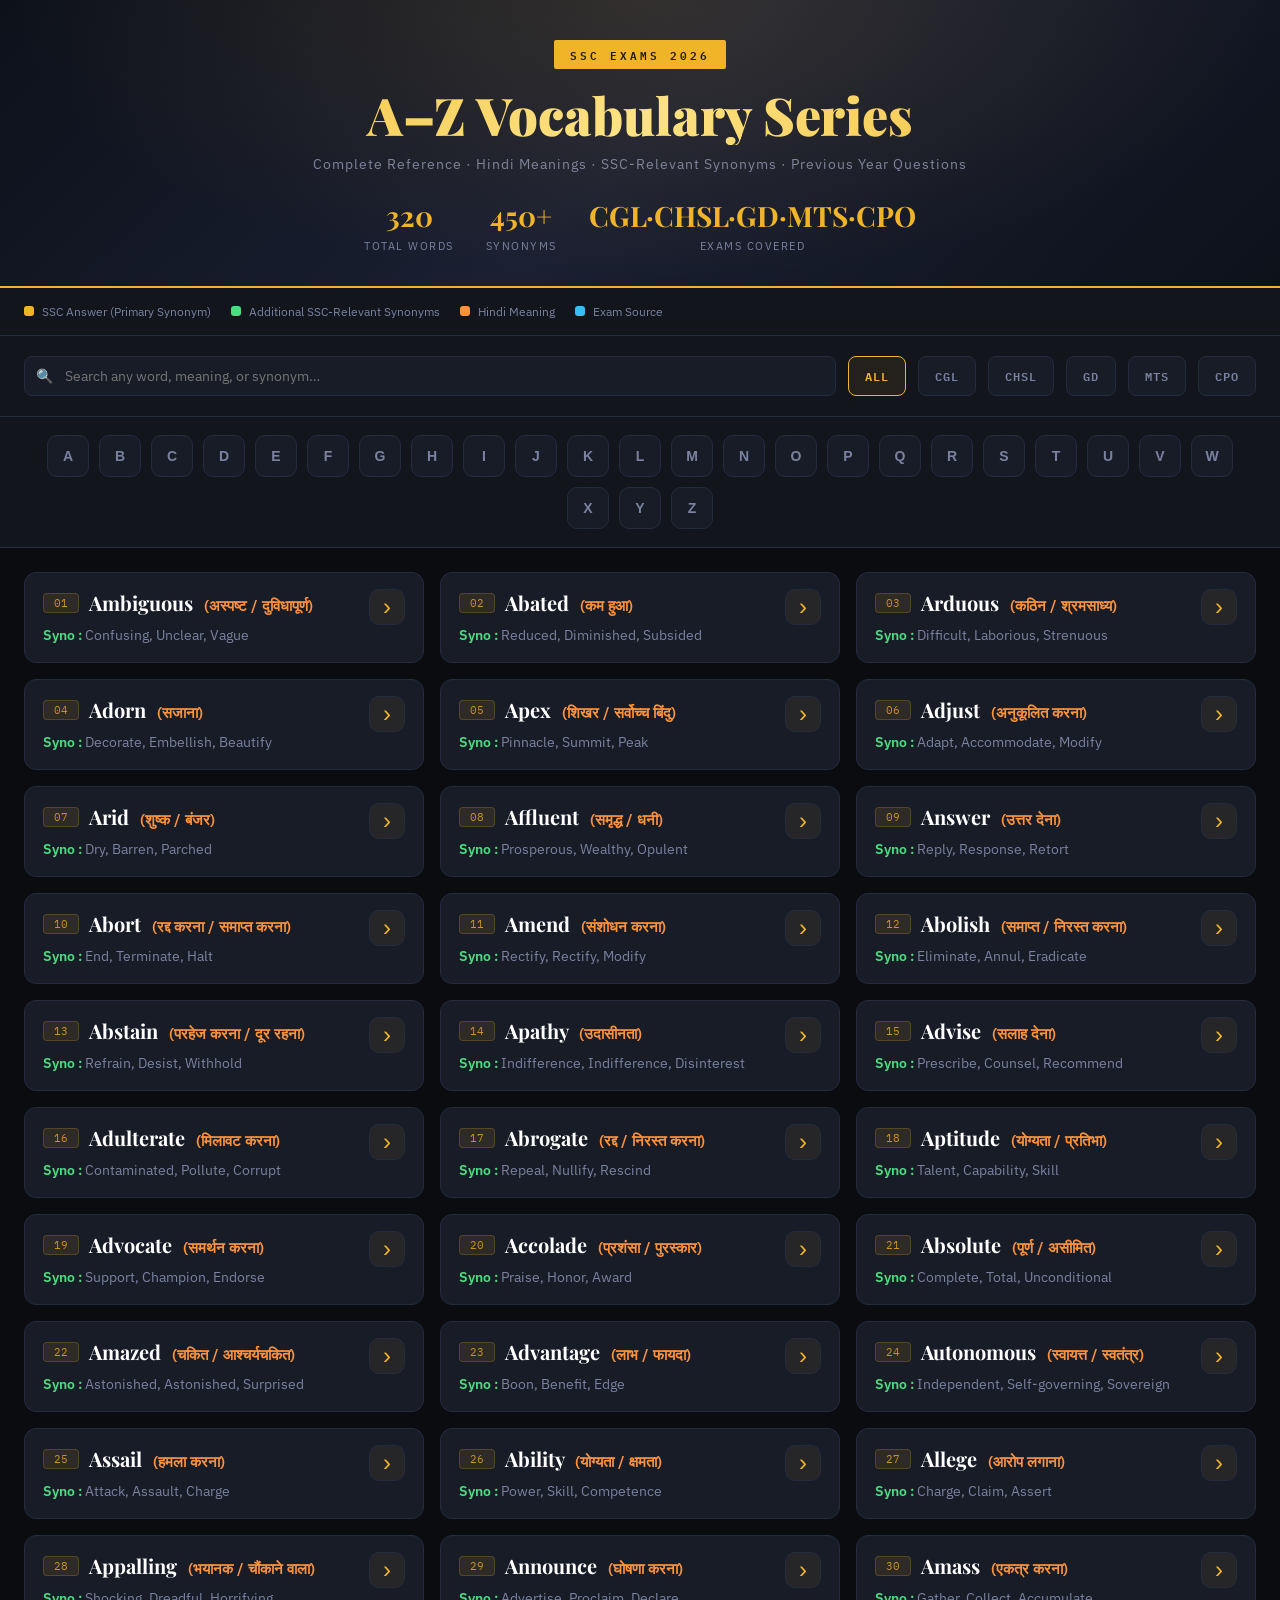
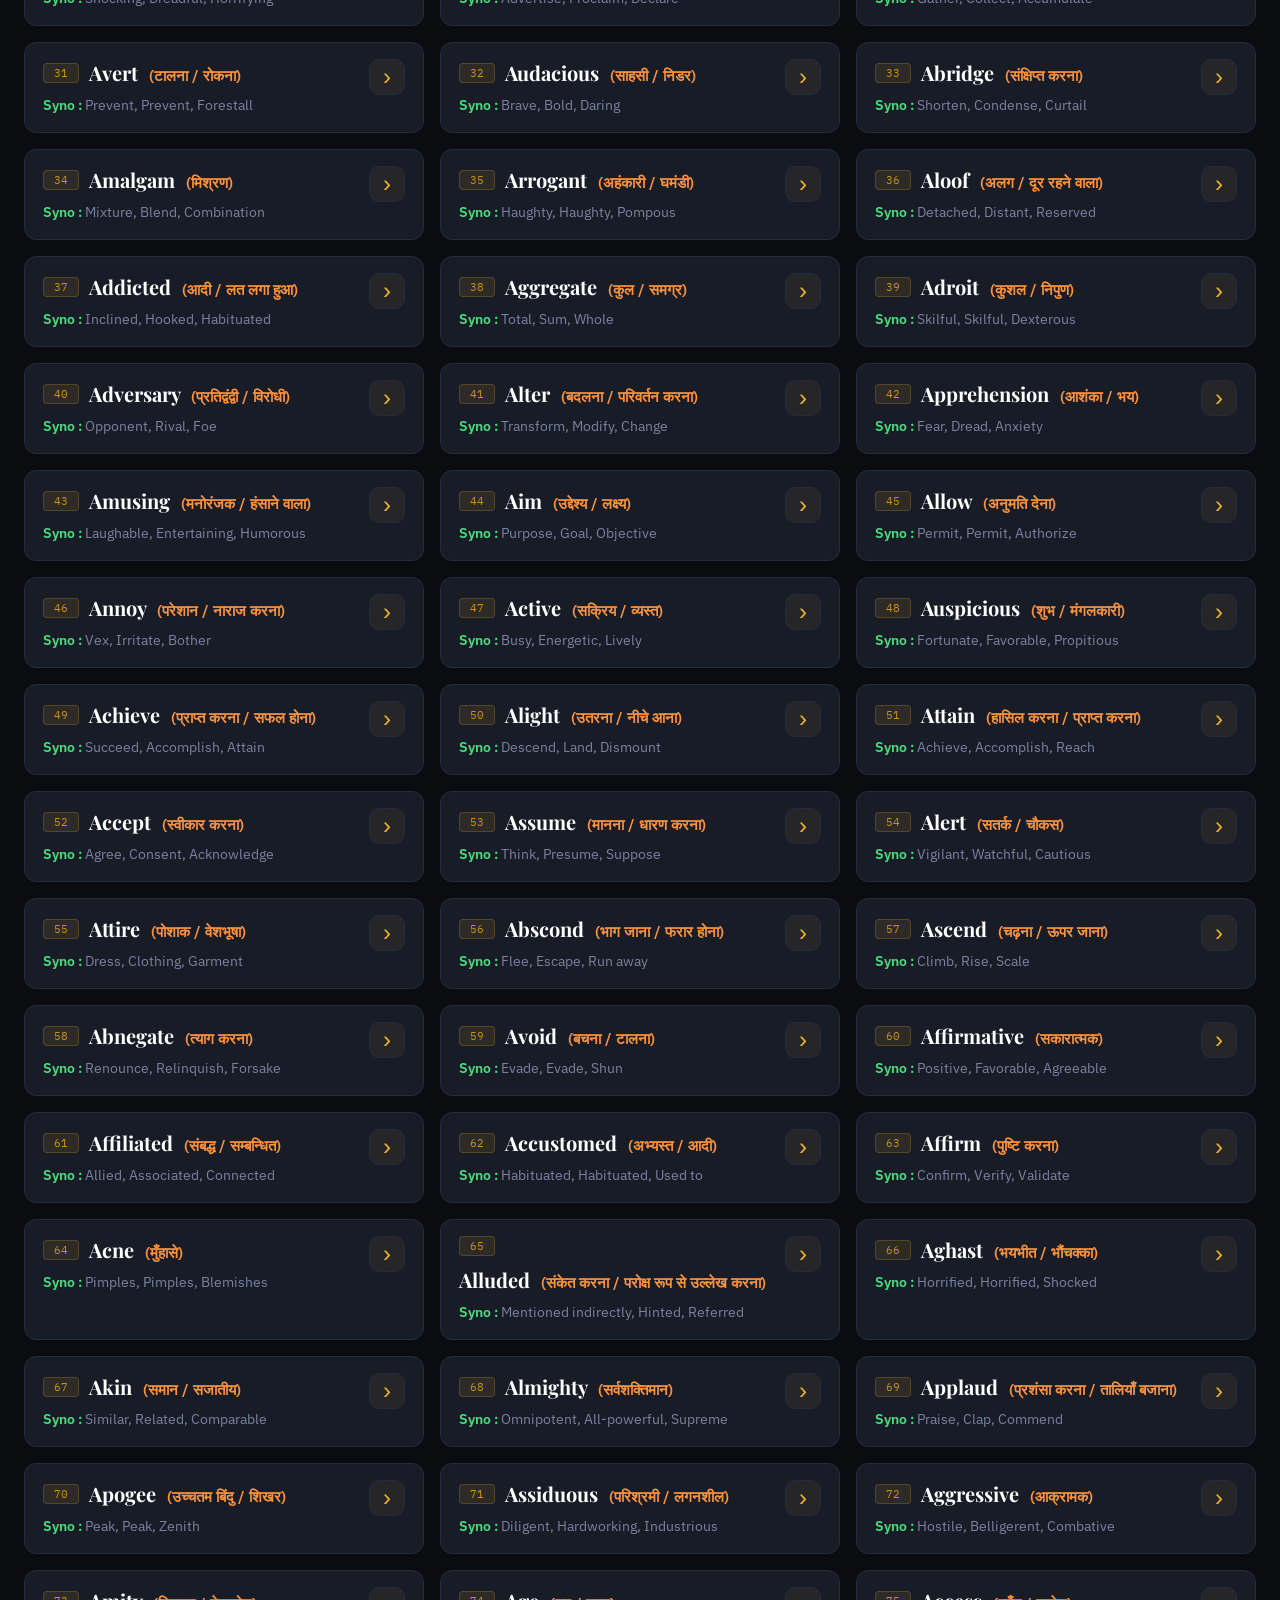
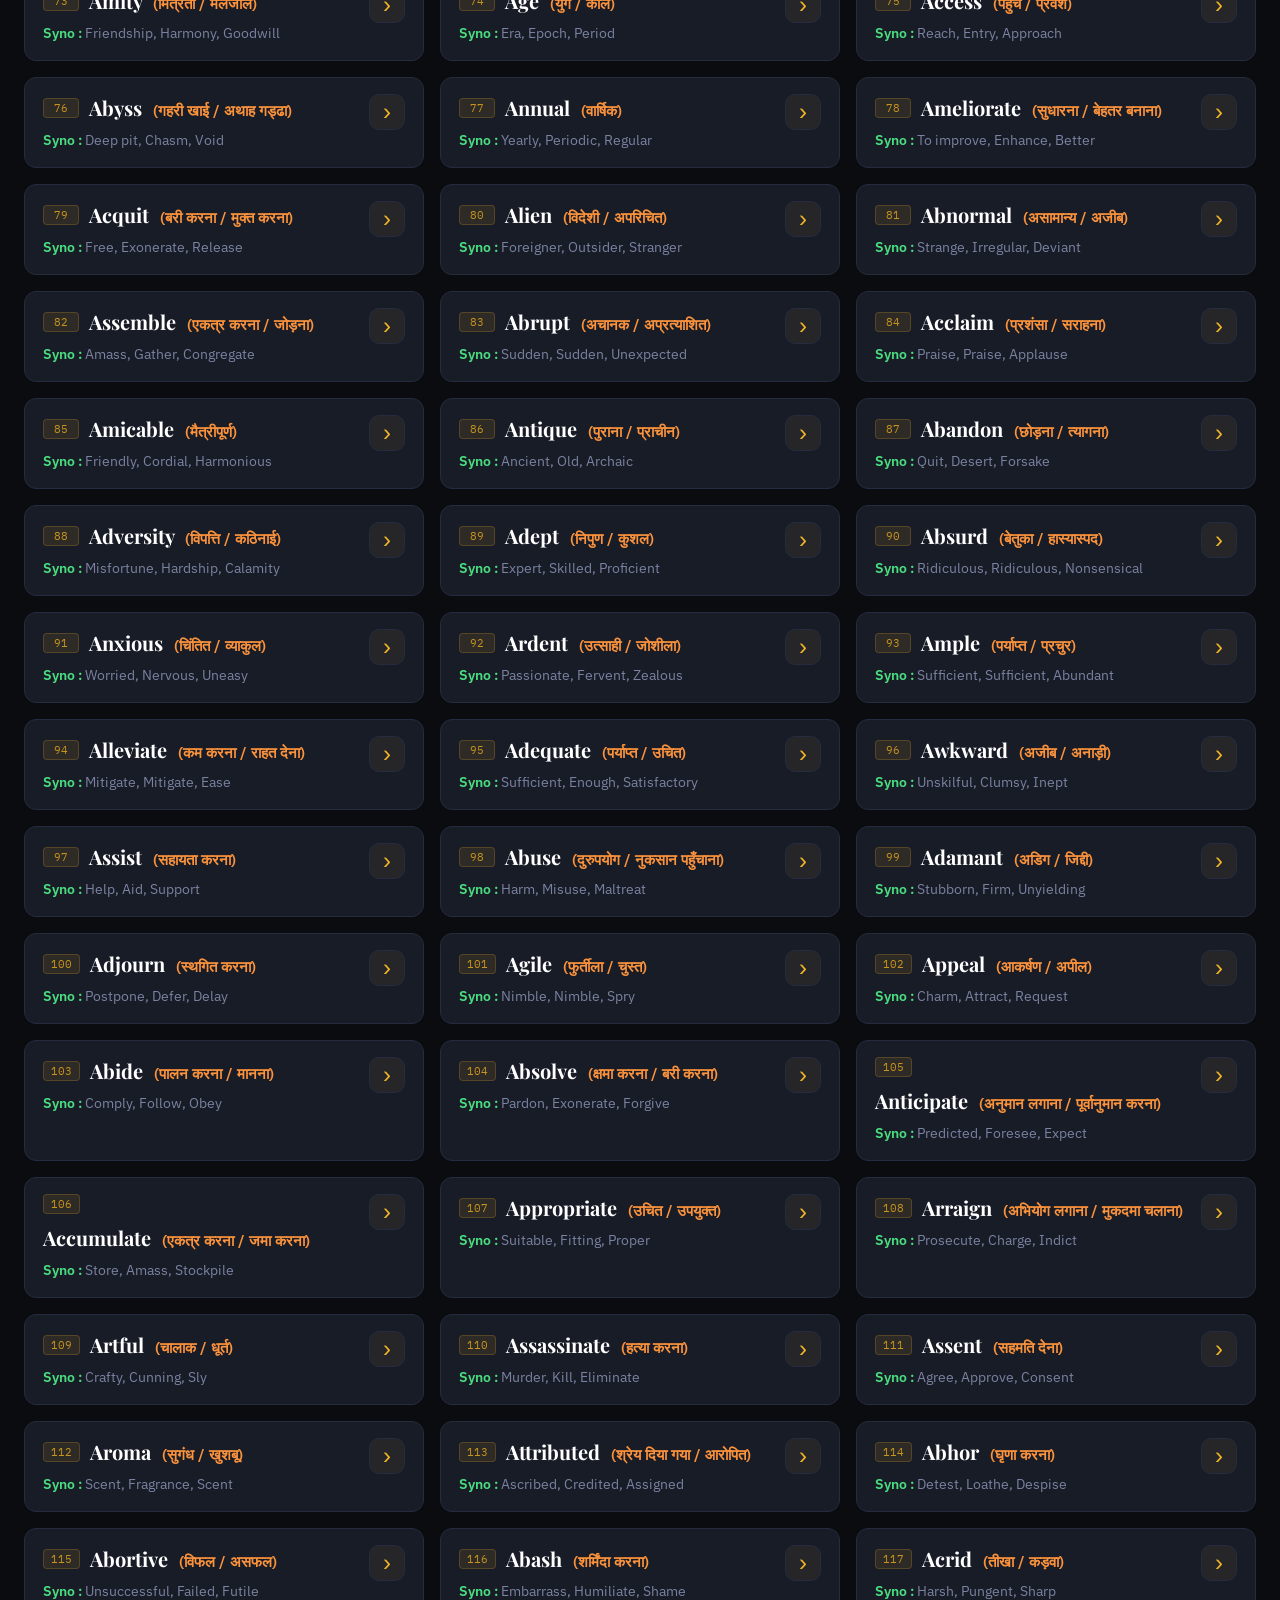
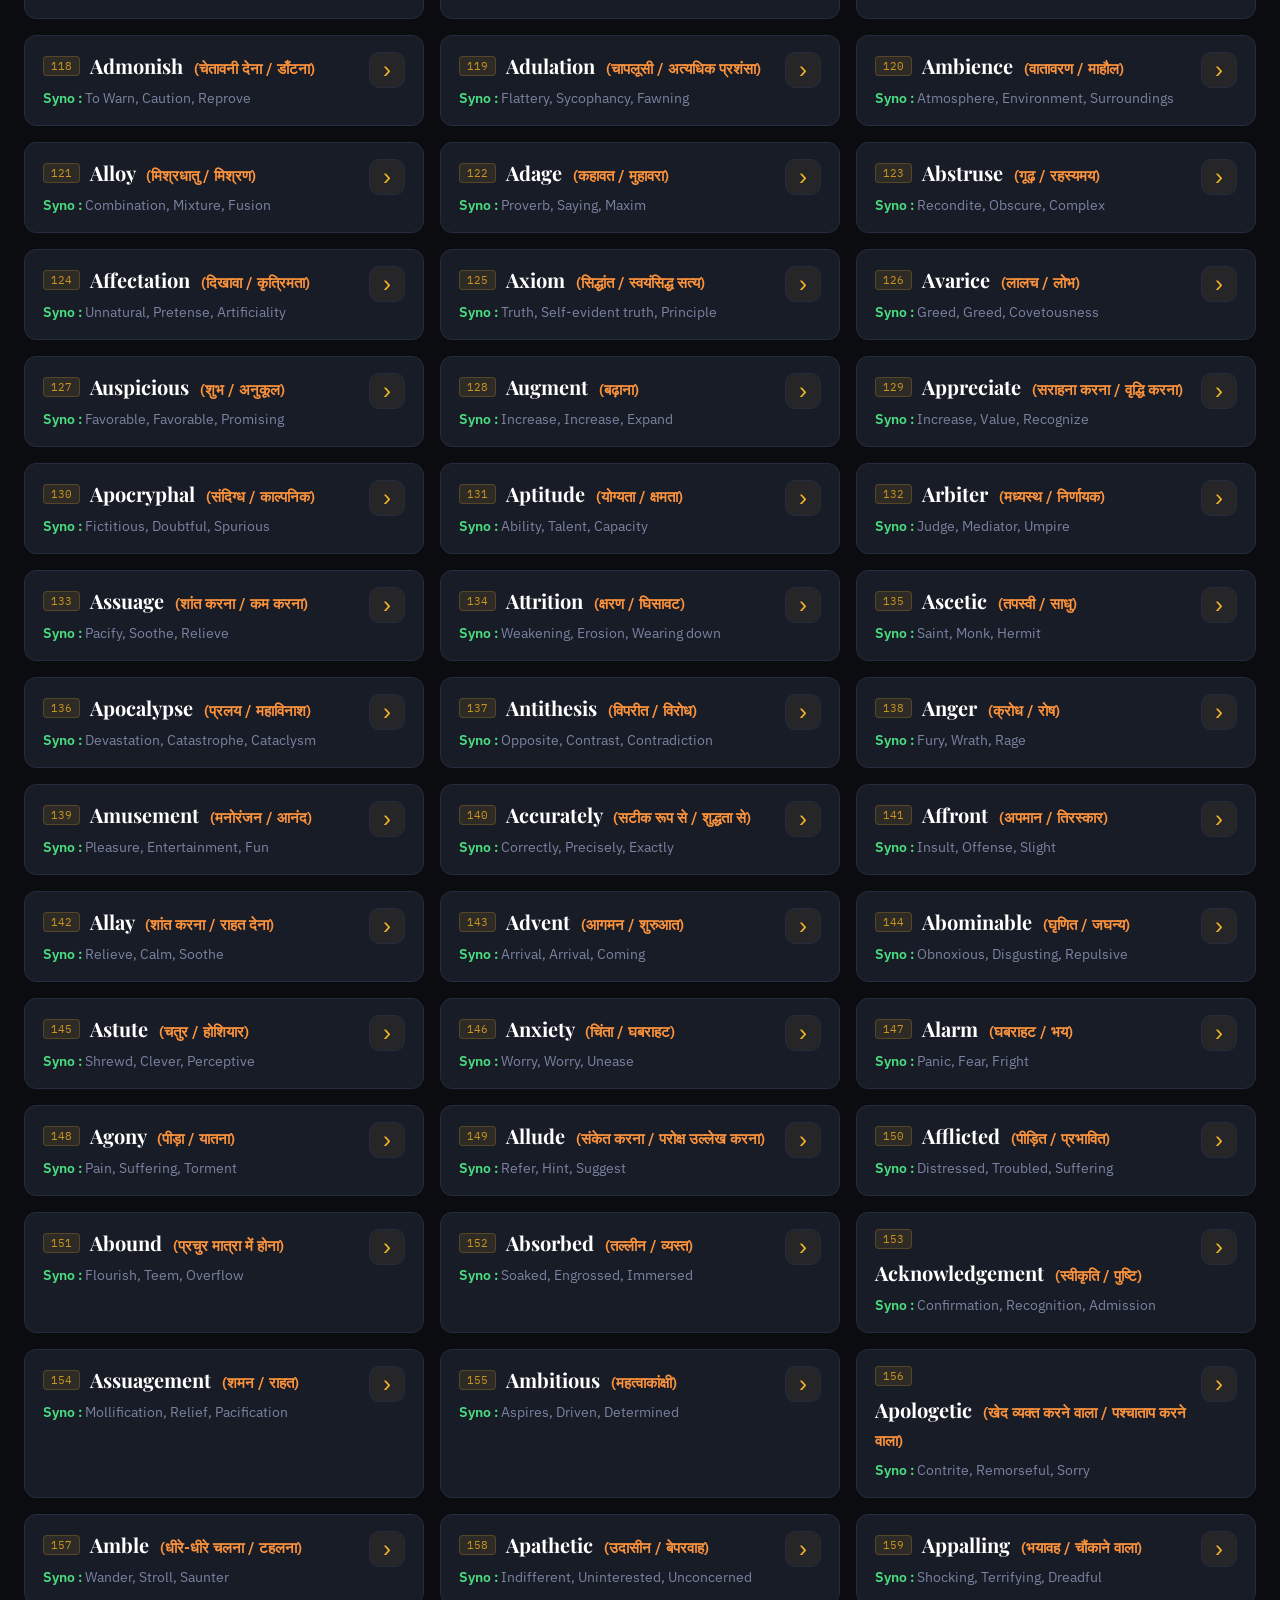
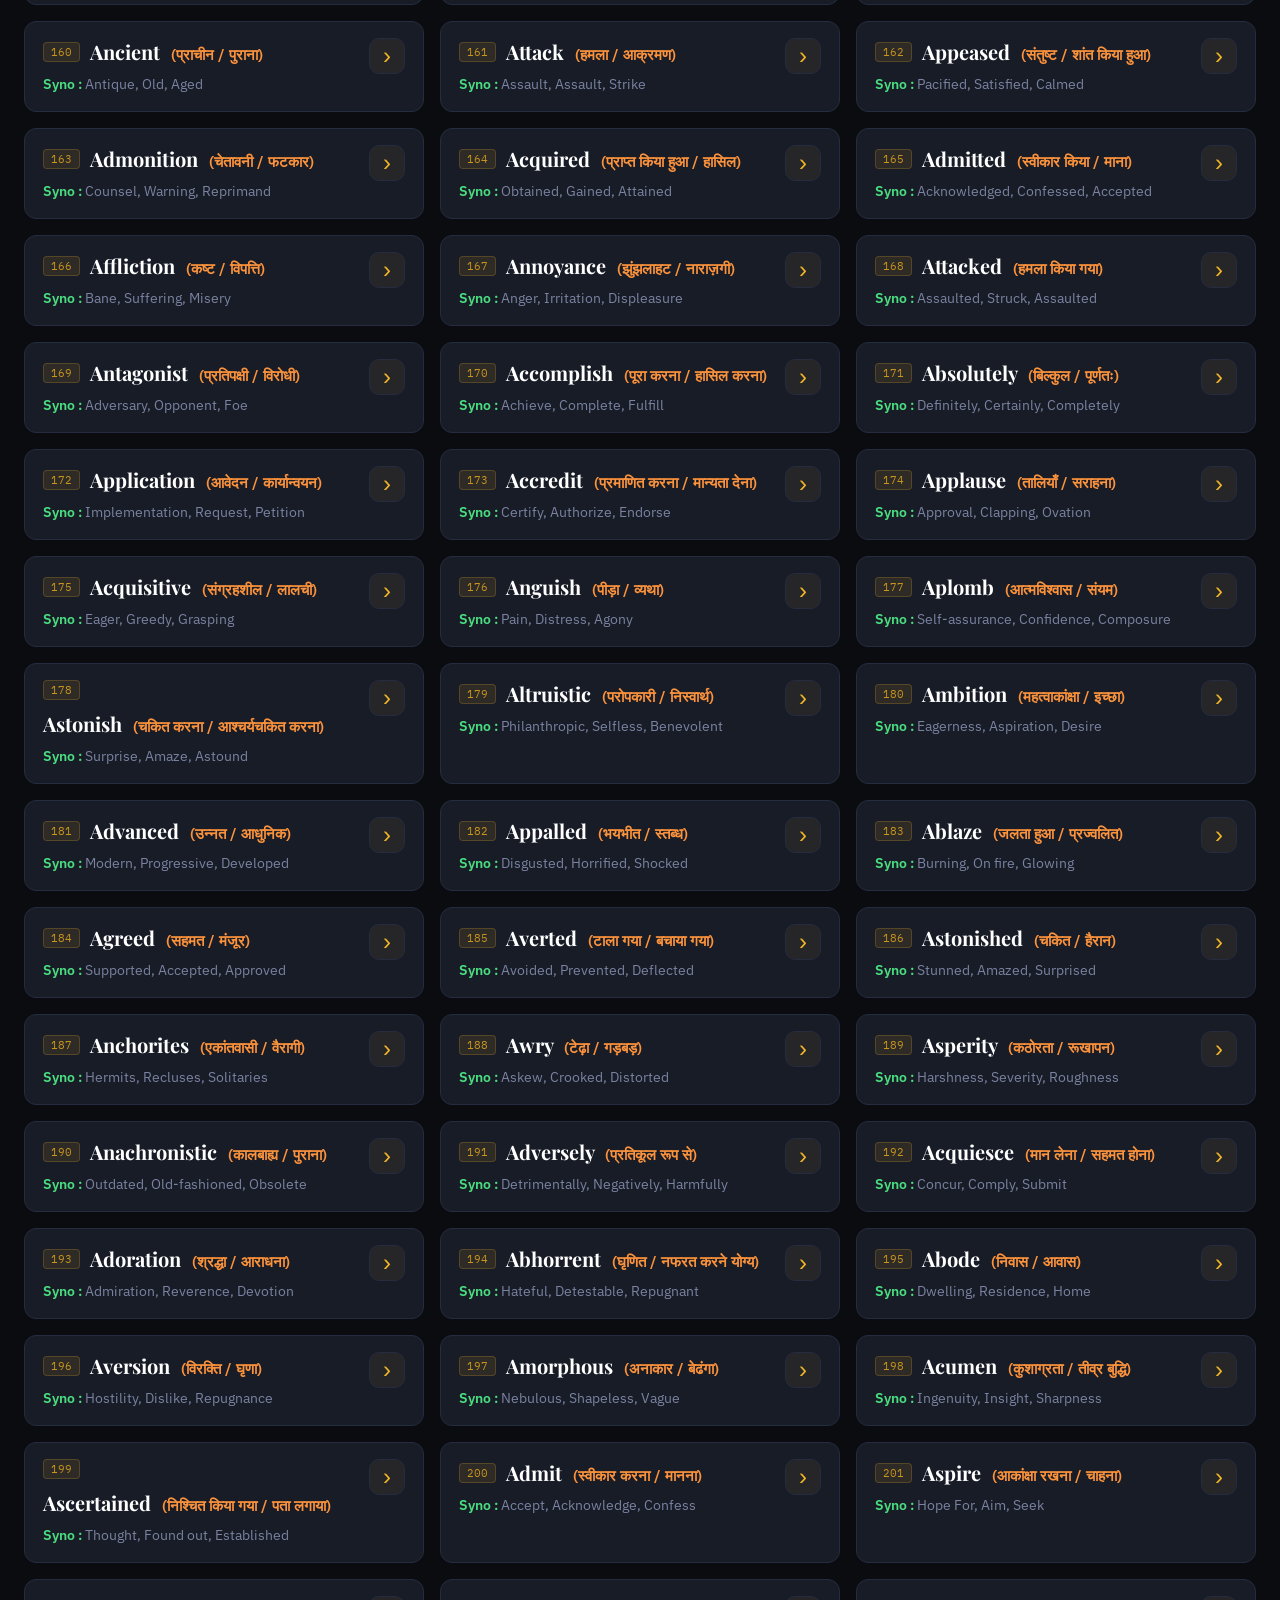
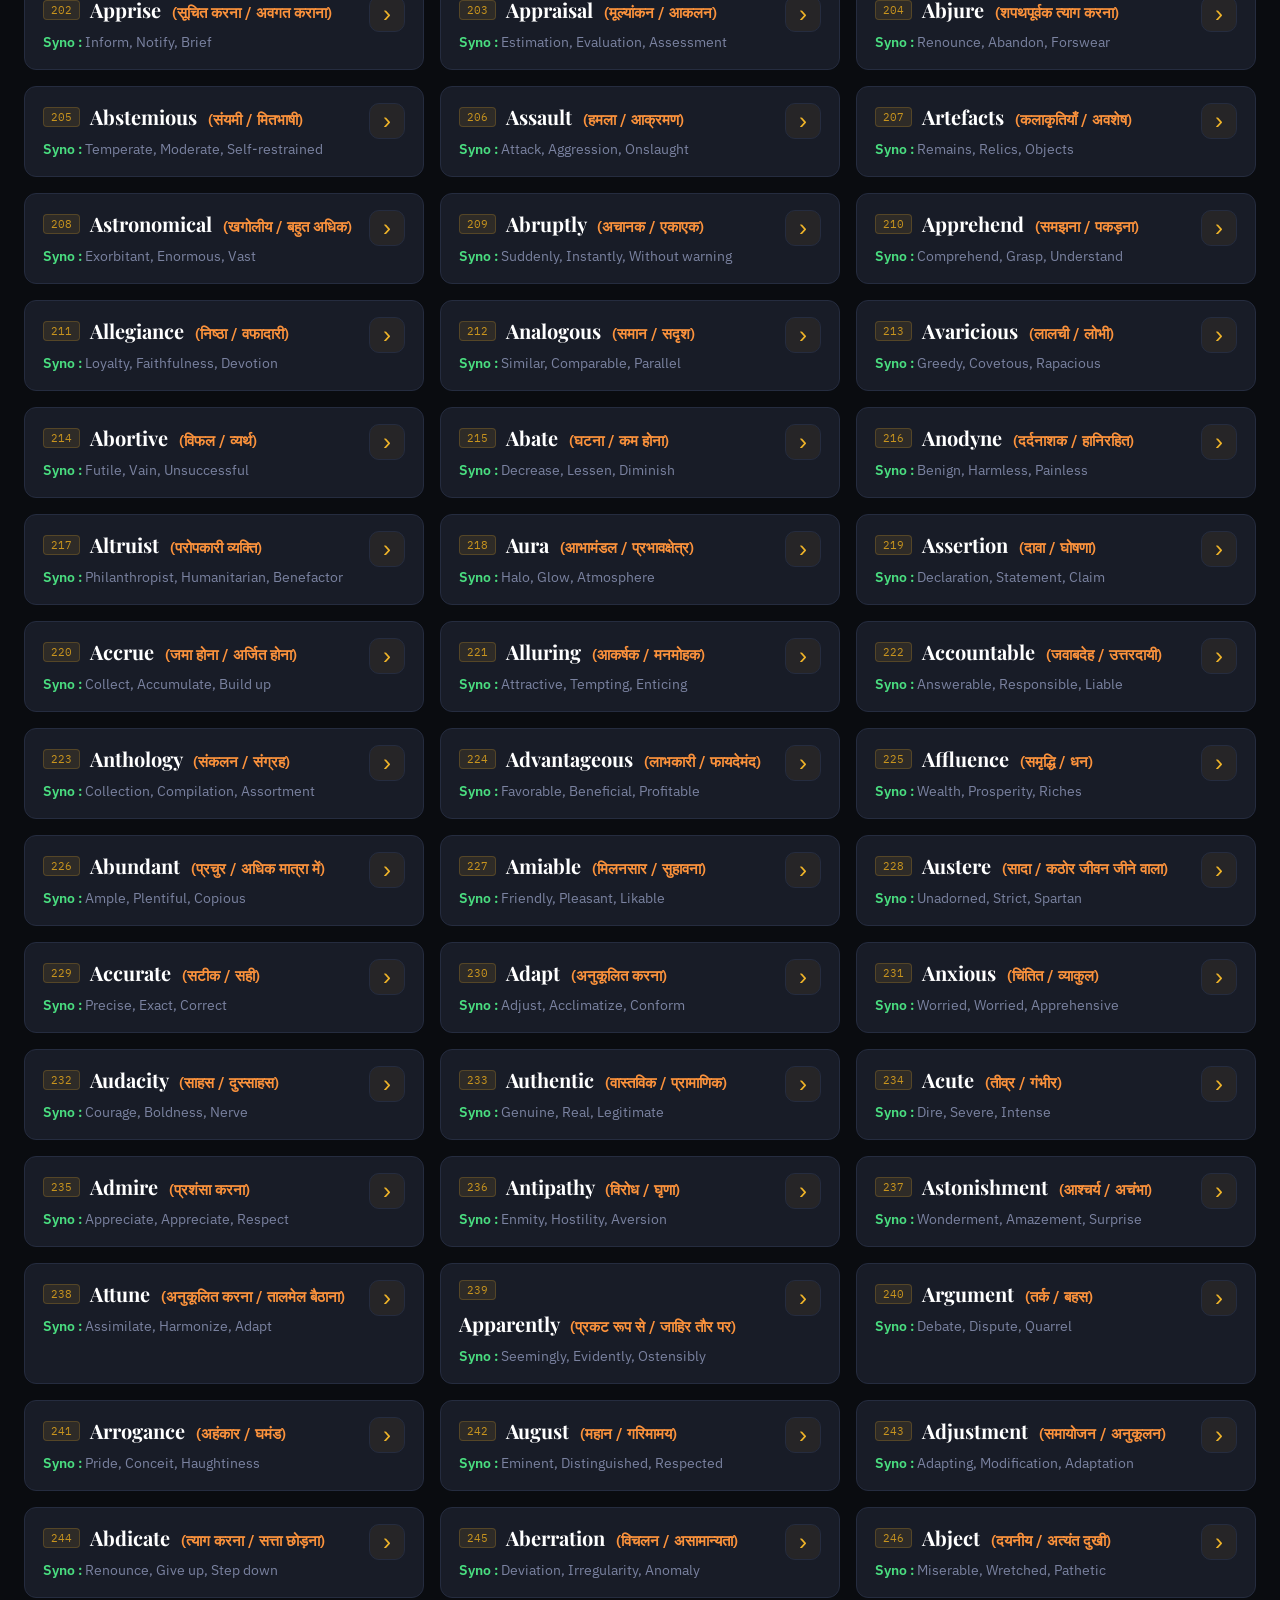
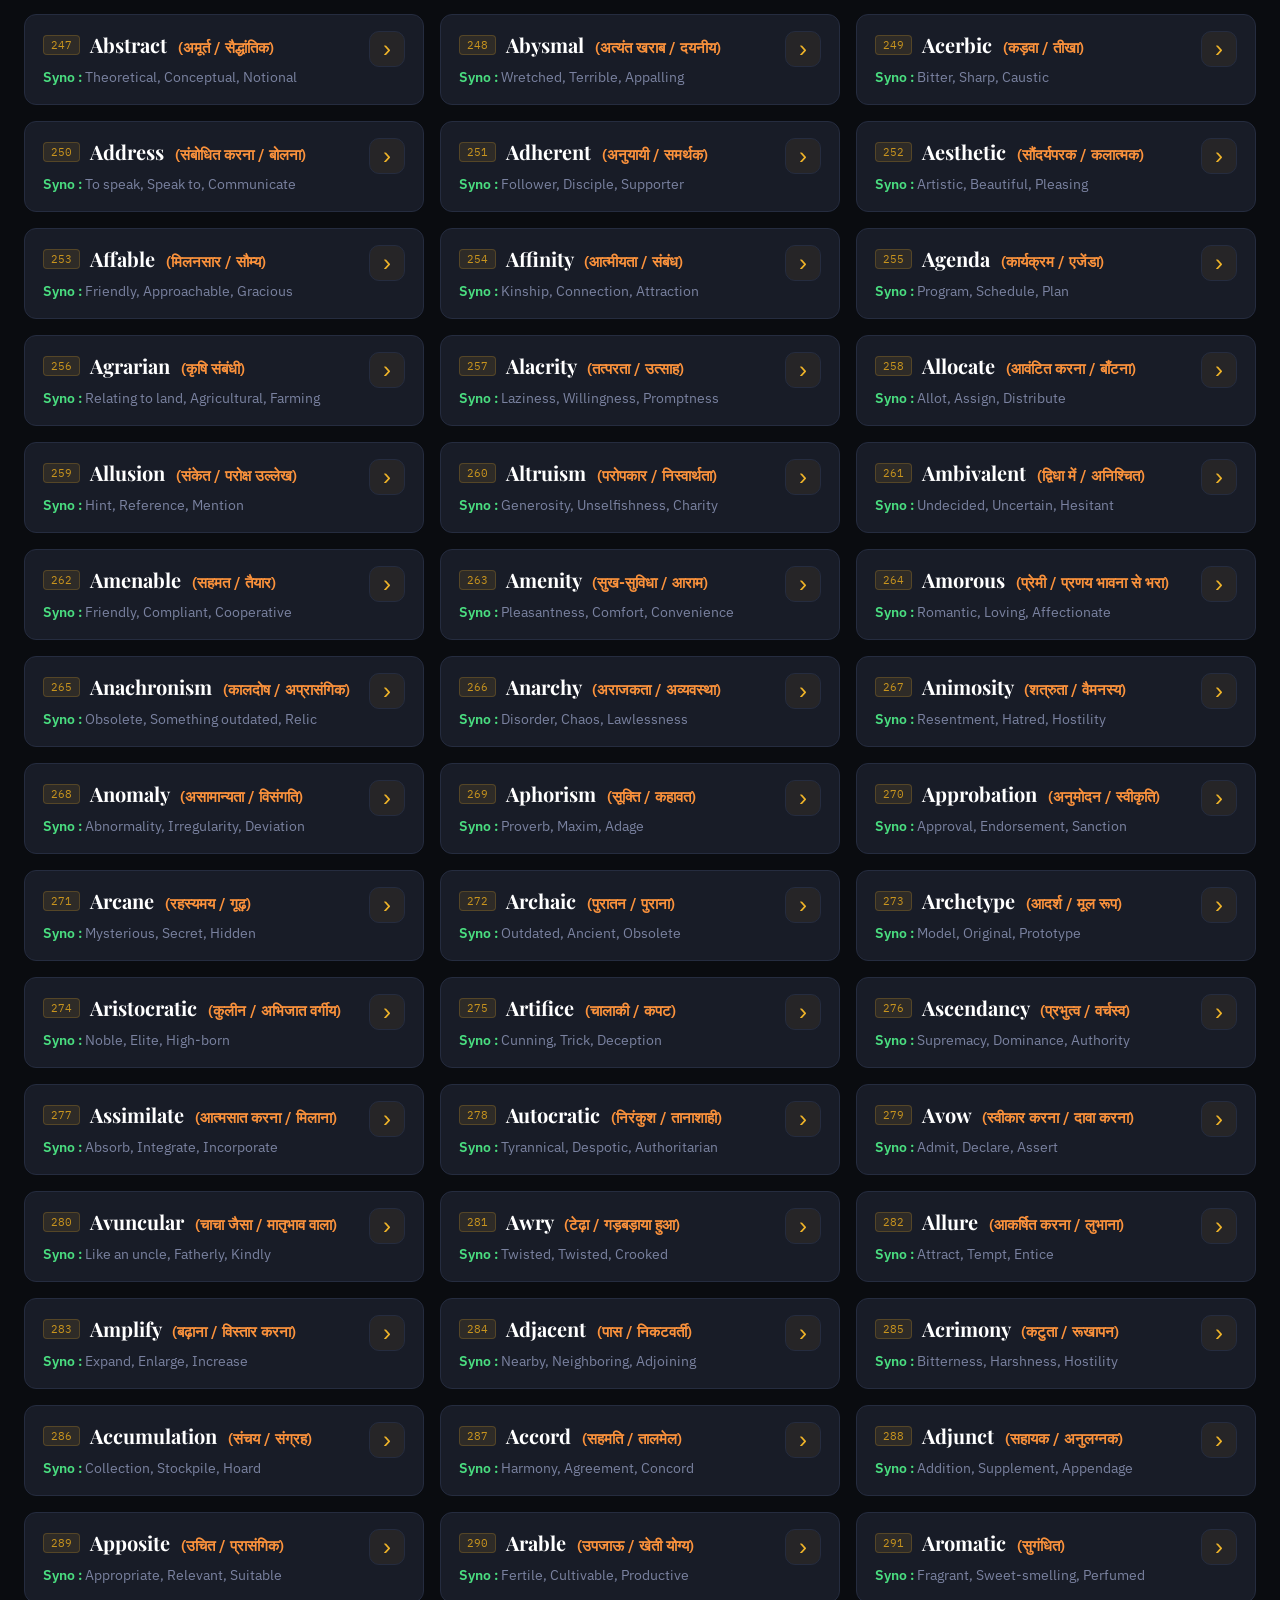
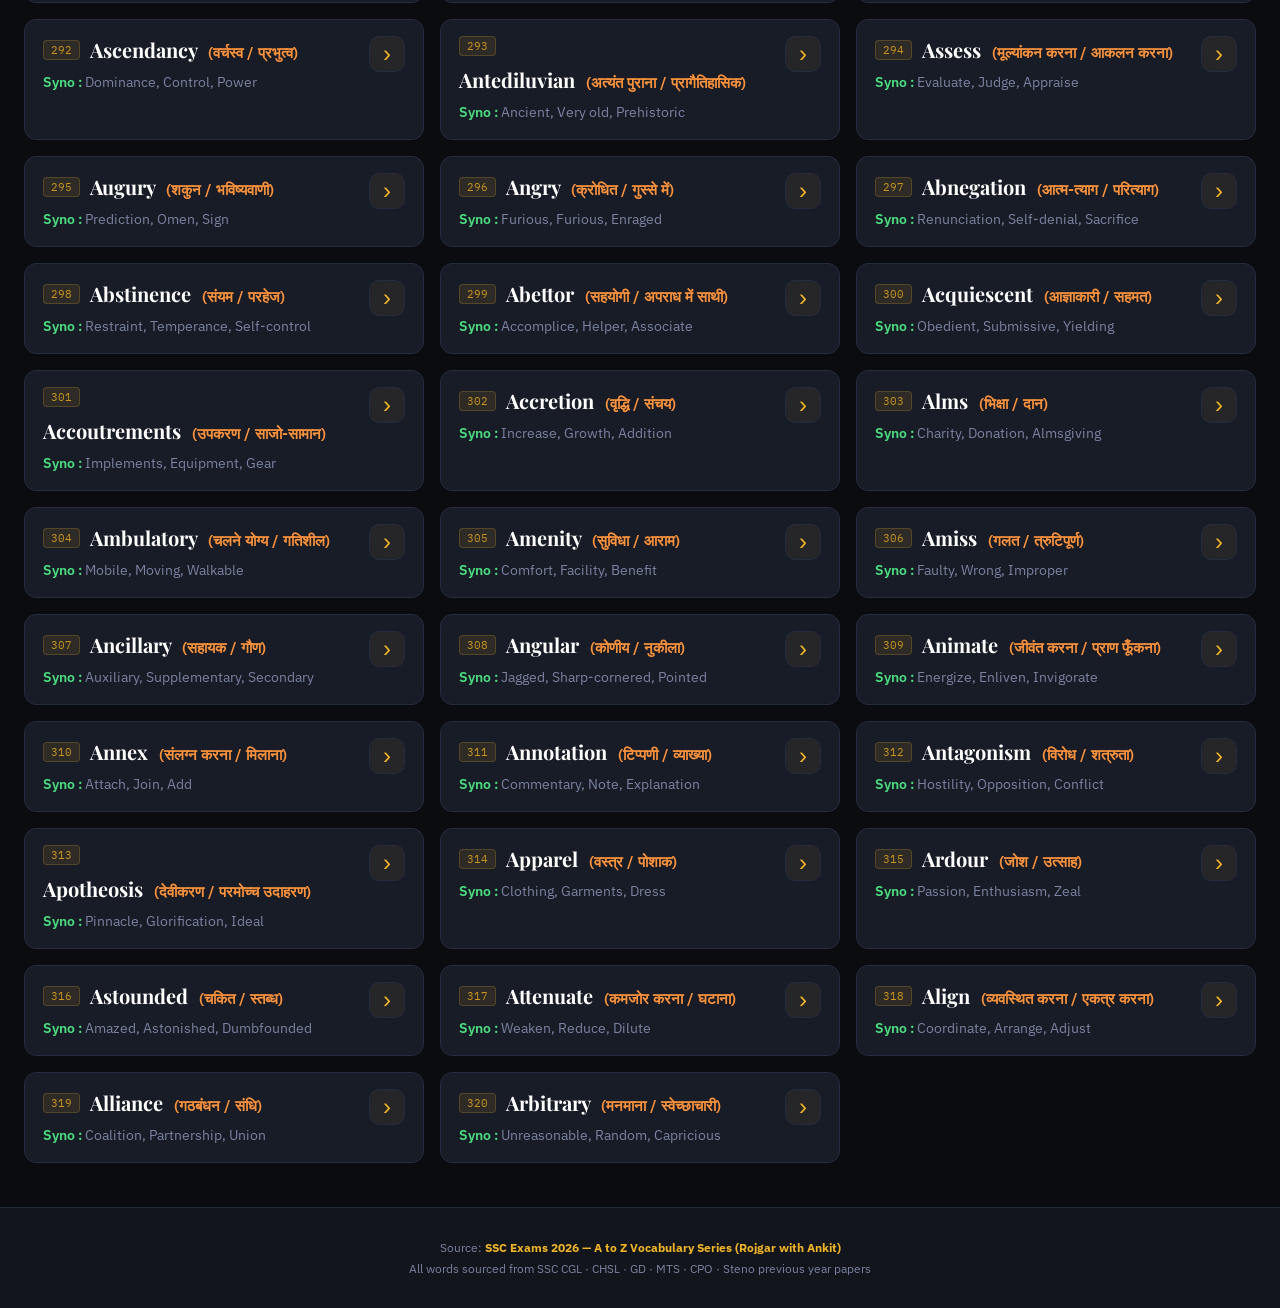
==== commit 70000b1c: "changes some style in card" ====
--- a/index.html
+++ b/index.html
@@ -16,7 +16,7 @@
       </p>
       <div class="stats-row">
         <div class="stat">
-          <span class="stat-num">200</span
+          <span class="stat-num" id="word-count">0</span
           ><span class="stat-label">Total Words</span>
         </div>
         <div class="stat">
@@ -66,7 +66,6 @@
       <button class="filter-btn" onclick="setFilter('GD', this)">GD</button>
       <button class="filter-btn" onclick="setFilter('MTS', this)">MTS</button>
       <button class="filter-btn" onclick="setFilter('CPO', this)">CPO</button>
-      <span class="count-badge" id="count">200 words</span>
     </div>
 
     <div class="alphabet-filter" id="alphabetFilter"></div>
--- a/style.css
+++ b/style.css
@@ -441,3 +441,137 @@
     font-size: 13px;
   }
 }
+
+/* =========================
+   COLLAPSIBLE CARD SYSTEM
+========================= */
+
+.compact-header {
+  display: flex;
+  align-items: flex-start;
+  justify-content: space-between;
+  gap: 14px;
+  padding: 16px 18px;
+  cursor: pointer;
+}
+
+.compact-left {
+  flex: 1;
+  min-width: 0;
+}
+
+.top-line {
+  display: flex;
+  align-items: center;
+  gap: 10px;
+  margin-bottom: 8px;
+  flex-wrap: wrap;
+}
+
+.word-inline {
+  font-size: 20px;
+  font-weight: 700;
+  color: #fff;
+  line-height: 1.4;
+  font-family: "Playfair Display", serif;
+}
+
+.inline-hindi {
+  color: var(--hindi);
+  font-size: 15px;
+  font-weight: 600;
+  margin-left: 6px;
+  font-family: "IBM Plex Sans", sans-serif;
+}
+
+.compact-syno {
+  color: var(--muted);
+  font-size: 14px;
+  line-height: 1.5;
+}
+
+.compact-label {
+  color: var(--green);
+  font-weight: 600;
+}
+
+.collapse-btn {
+  width: 36px;
+  height: 36px;
+  border-radius: 10px;
+  border: 1px solid var(--border);
+  background: rgba(240, 180, 41, 0.06);
+  color: var(--gold);
+  cursor: pointer;
+  flex-shrink: 0;
+  transition: all 0.25s ease;
+}
+
+.collapse-btn:hover {
+  border-color: var(--gold);
+  background: rgba(240, 180, 41, 0.12);
+}
+
+.arrow {
+  display: inline-block;
+  font-size: 24px;
+  transition: transform 0.3s ease;
+}
+
+.card-expand {
+  overflow: hidden;
+  max-height: 1000px;
+  transition:
+    max-height 0.35s ease,
+    opacity 0.25s ease,
+    padding 0.25s ease;
+  opacity: 1;
+}
+
+/* COLLAPSED STATE */
+
+.card.collapsed .card-expand {
+  max-height: 0;
+  opacity: 0;
+}
+
+.card.collapsed .arrow {
+  transform: rotate(0deg);
+}
+
+.card:not(.collapsed) .arrow {
+  transform: rotate(90deg);
+}
+
+/* SPACING FIX */
+
+.card-expand .card-header {
+  border-top: 1px solid var(--border);
+}
+
+/* MOBILE */
+
+@media (max-width: 768px) {
+  .compact-header {
+    padding: 14px;
+  }
+
+  .word-inline {
+    font-size: 18px;
+  }
+
+  .inline-hindi {
+    display: inline-block;
+    margin-left: 4px;
+    font-size: 14px;
+  }
+
+  .compact-syno {
+    font-size: 13px;
+  }
+
+  .collapse-btn {
+    width: 34px;
+    height: 34px;
+  }
+}
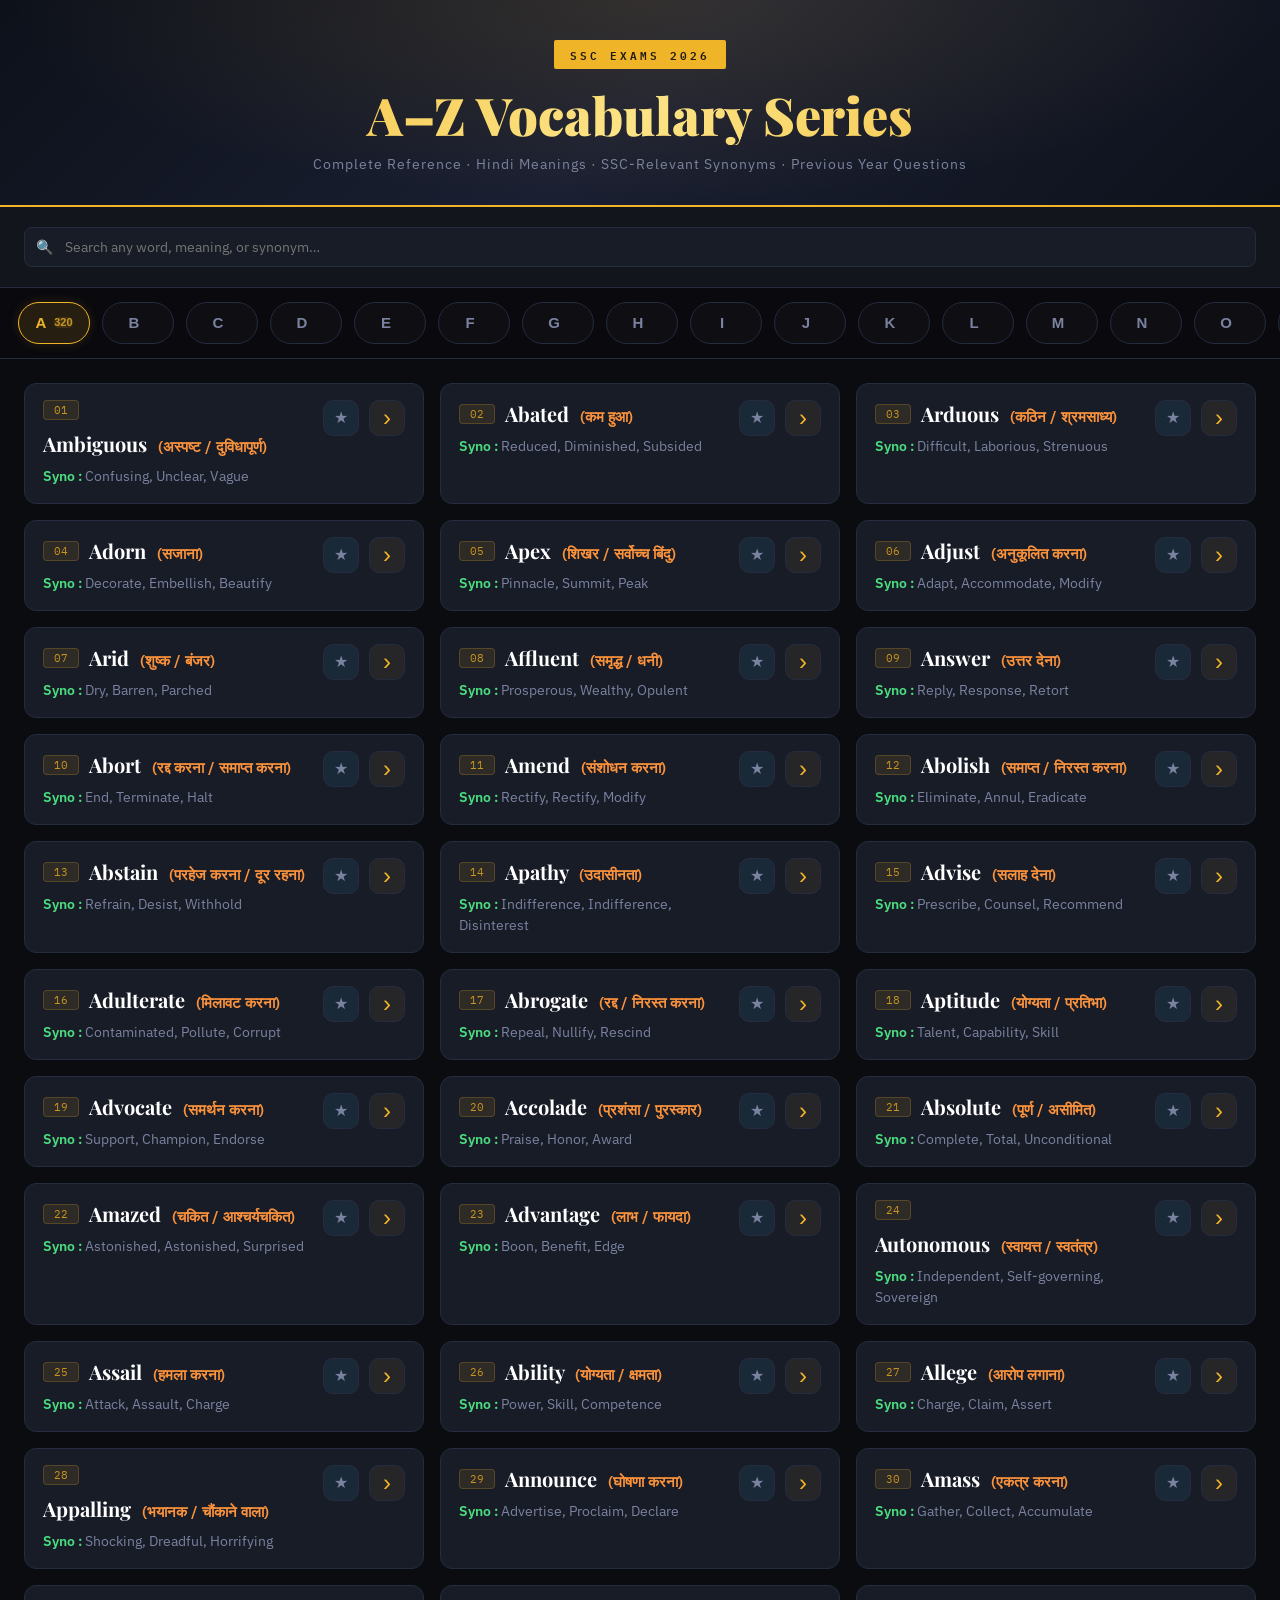
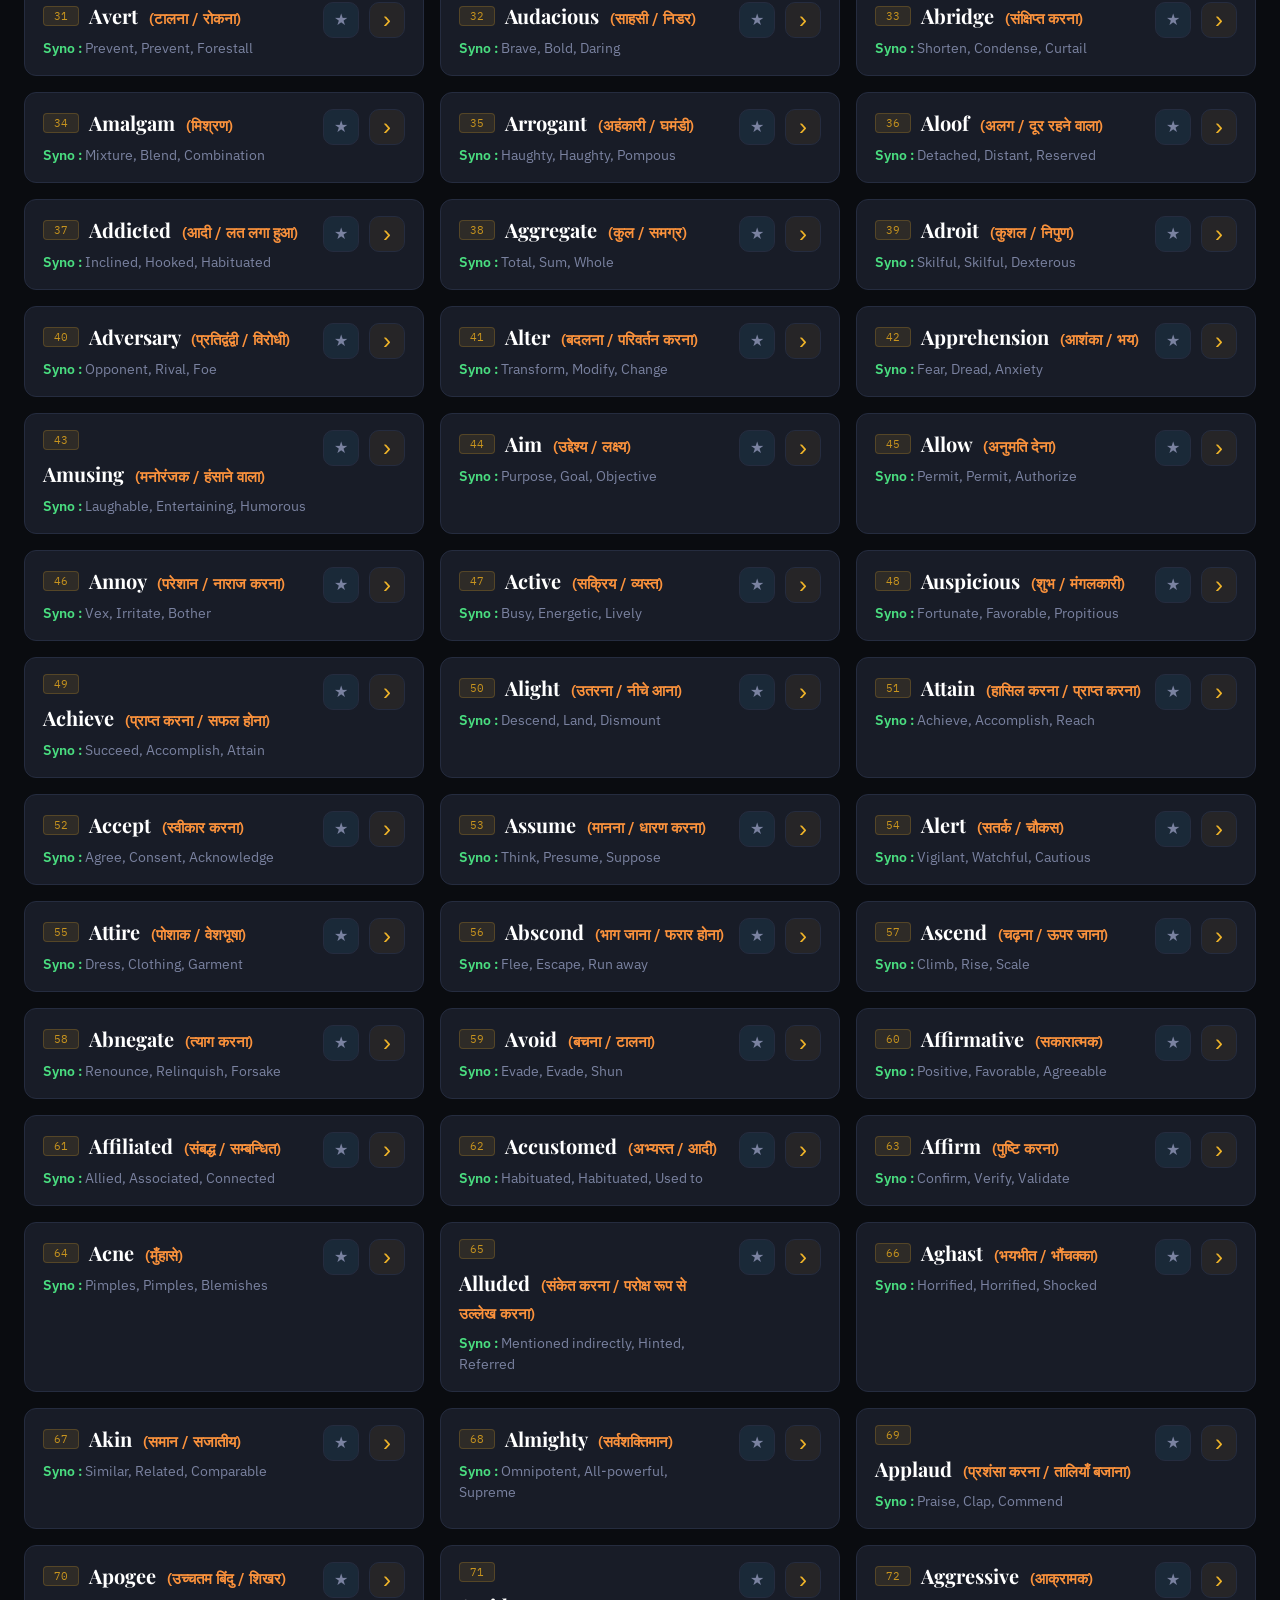
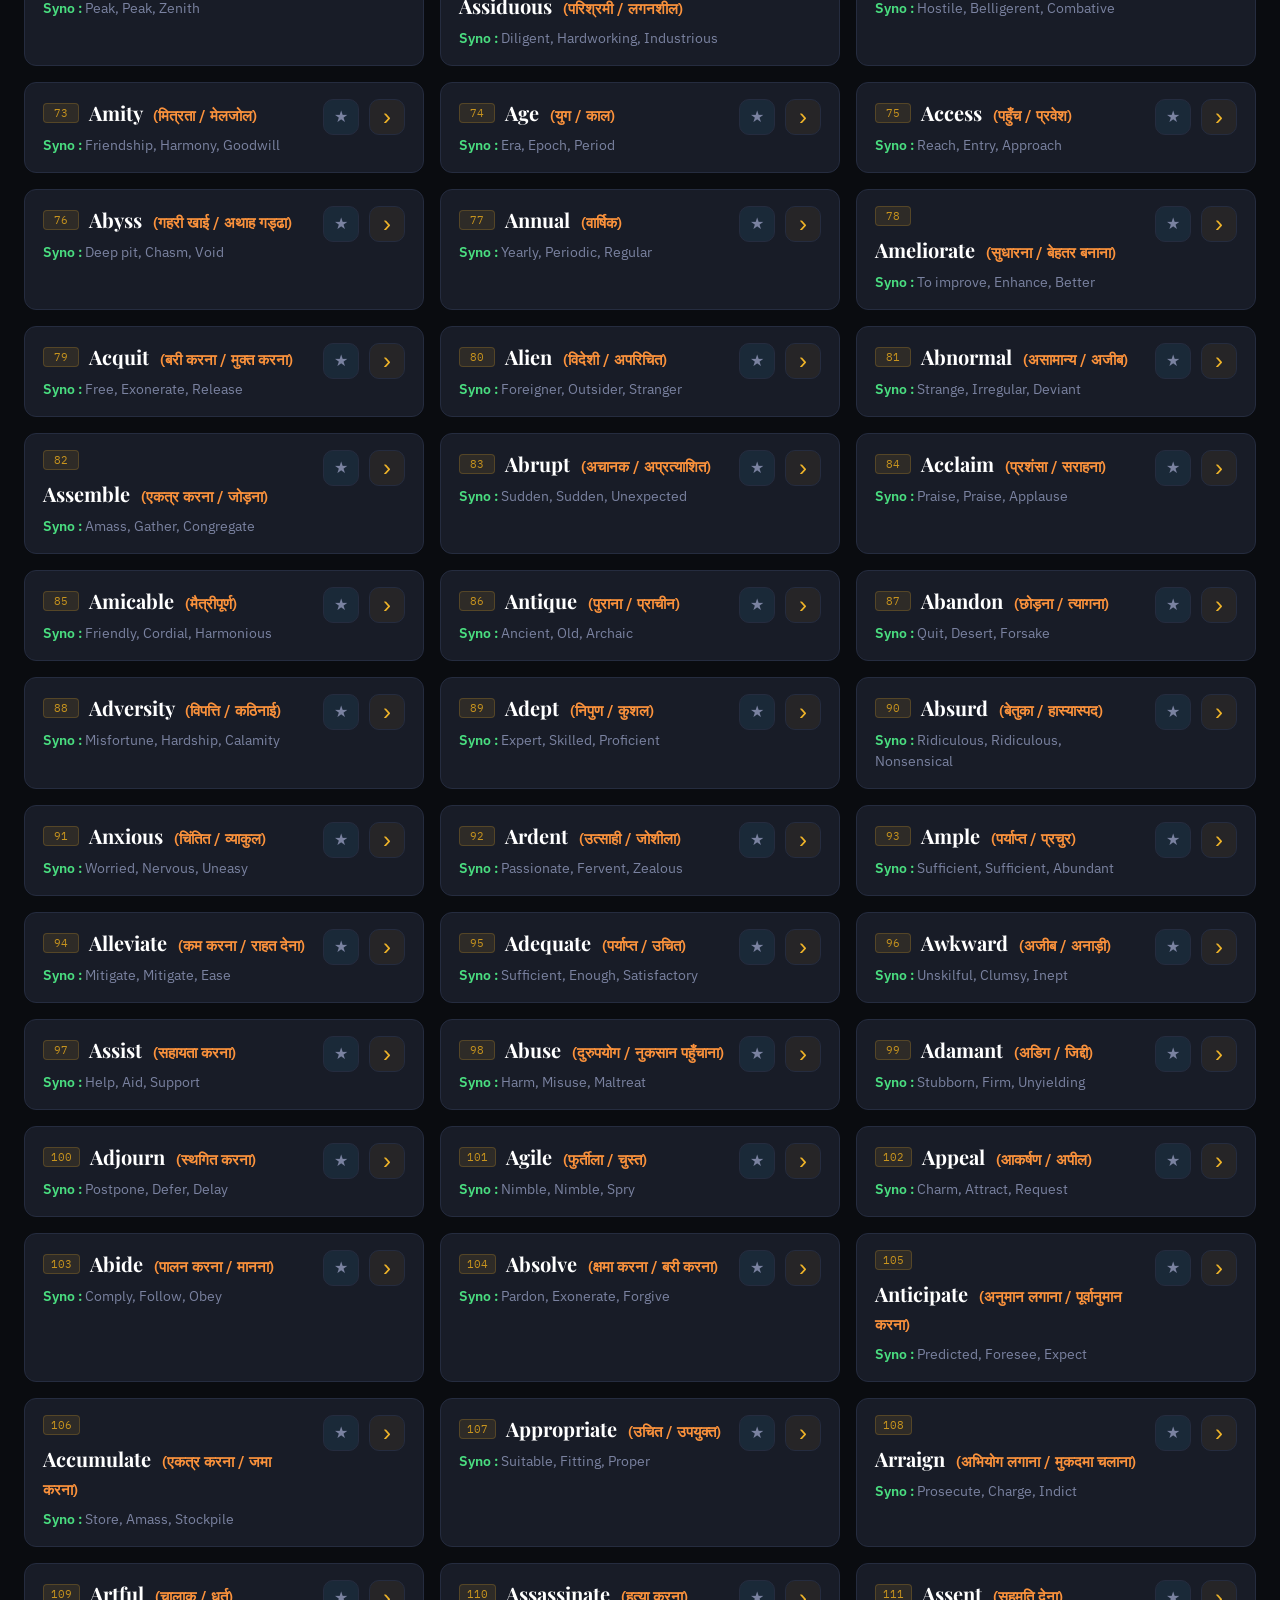
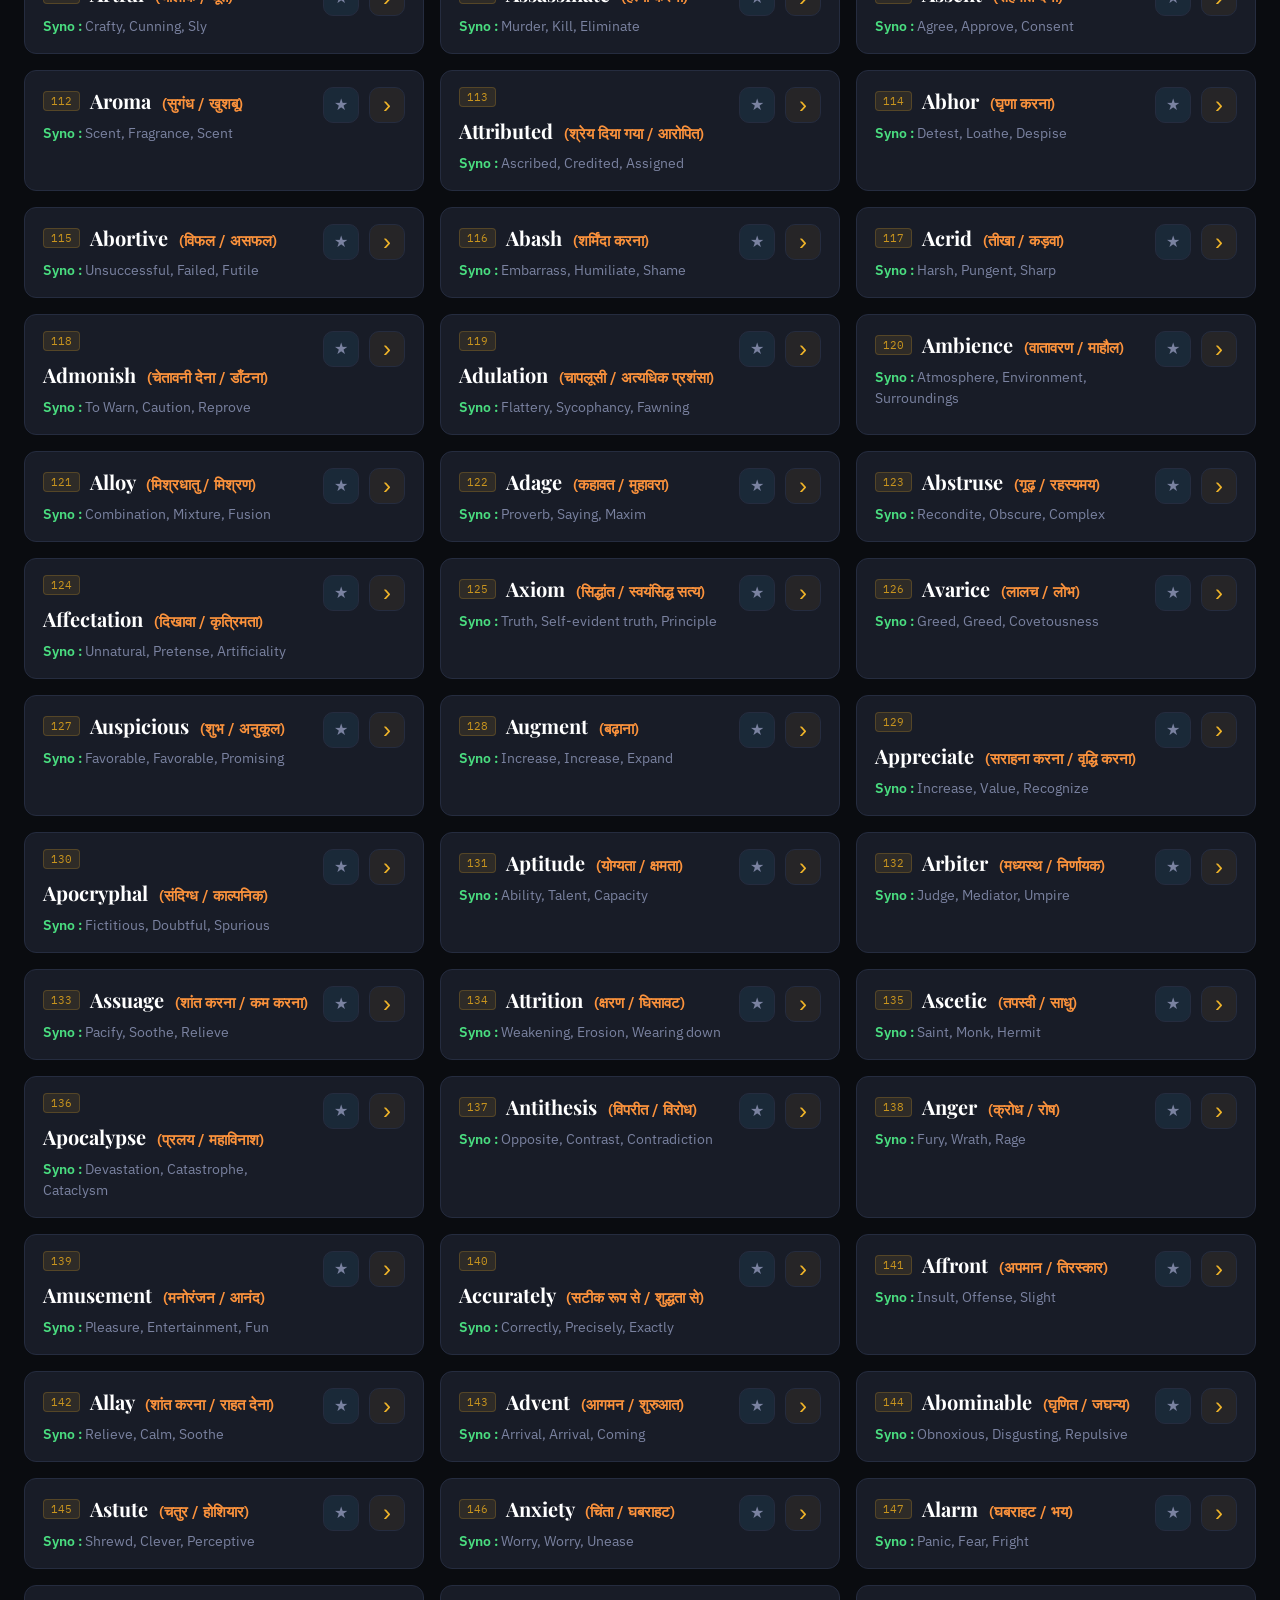
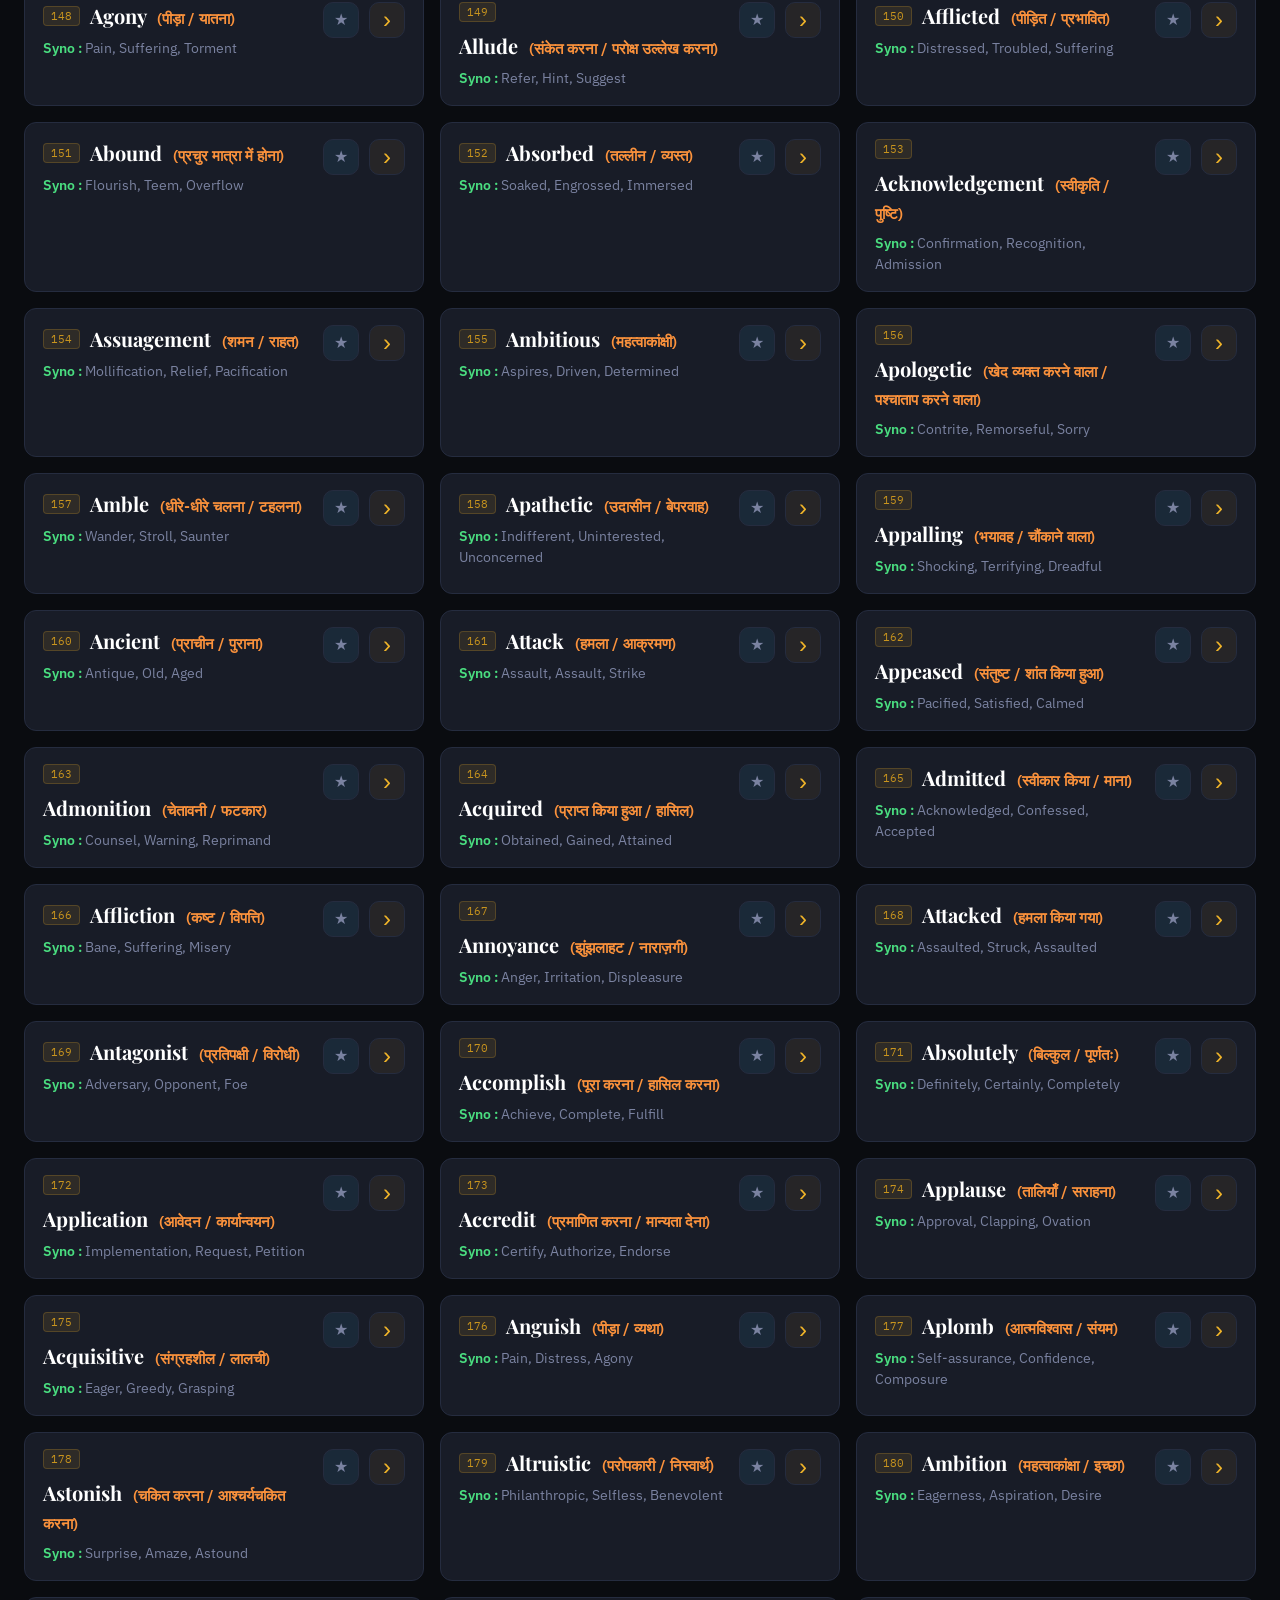
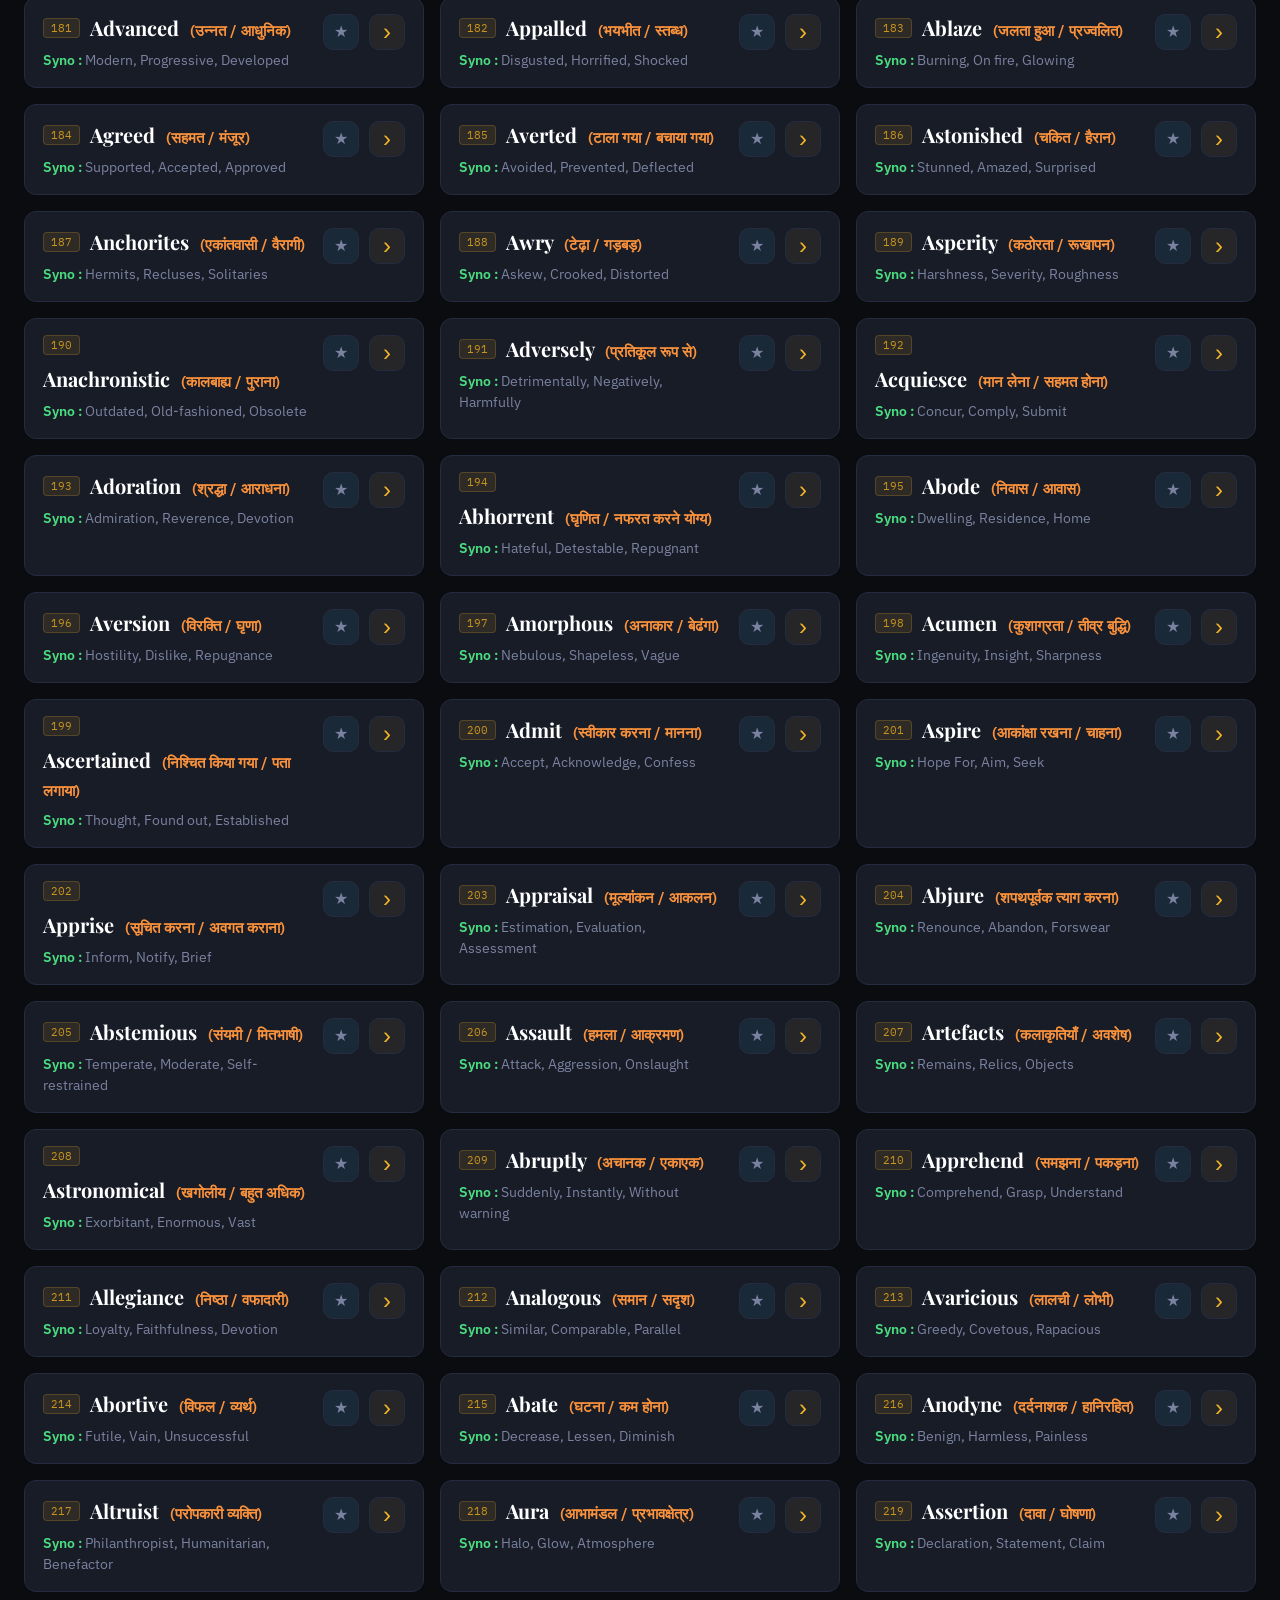
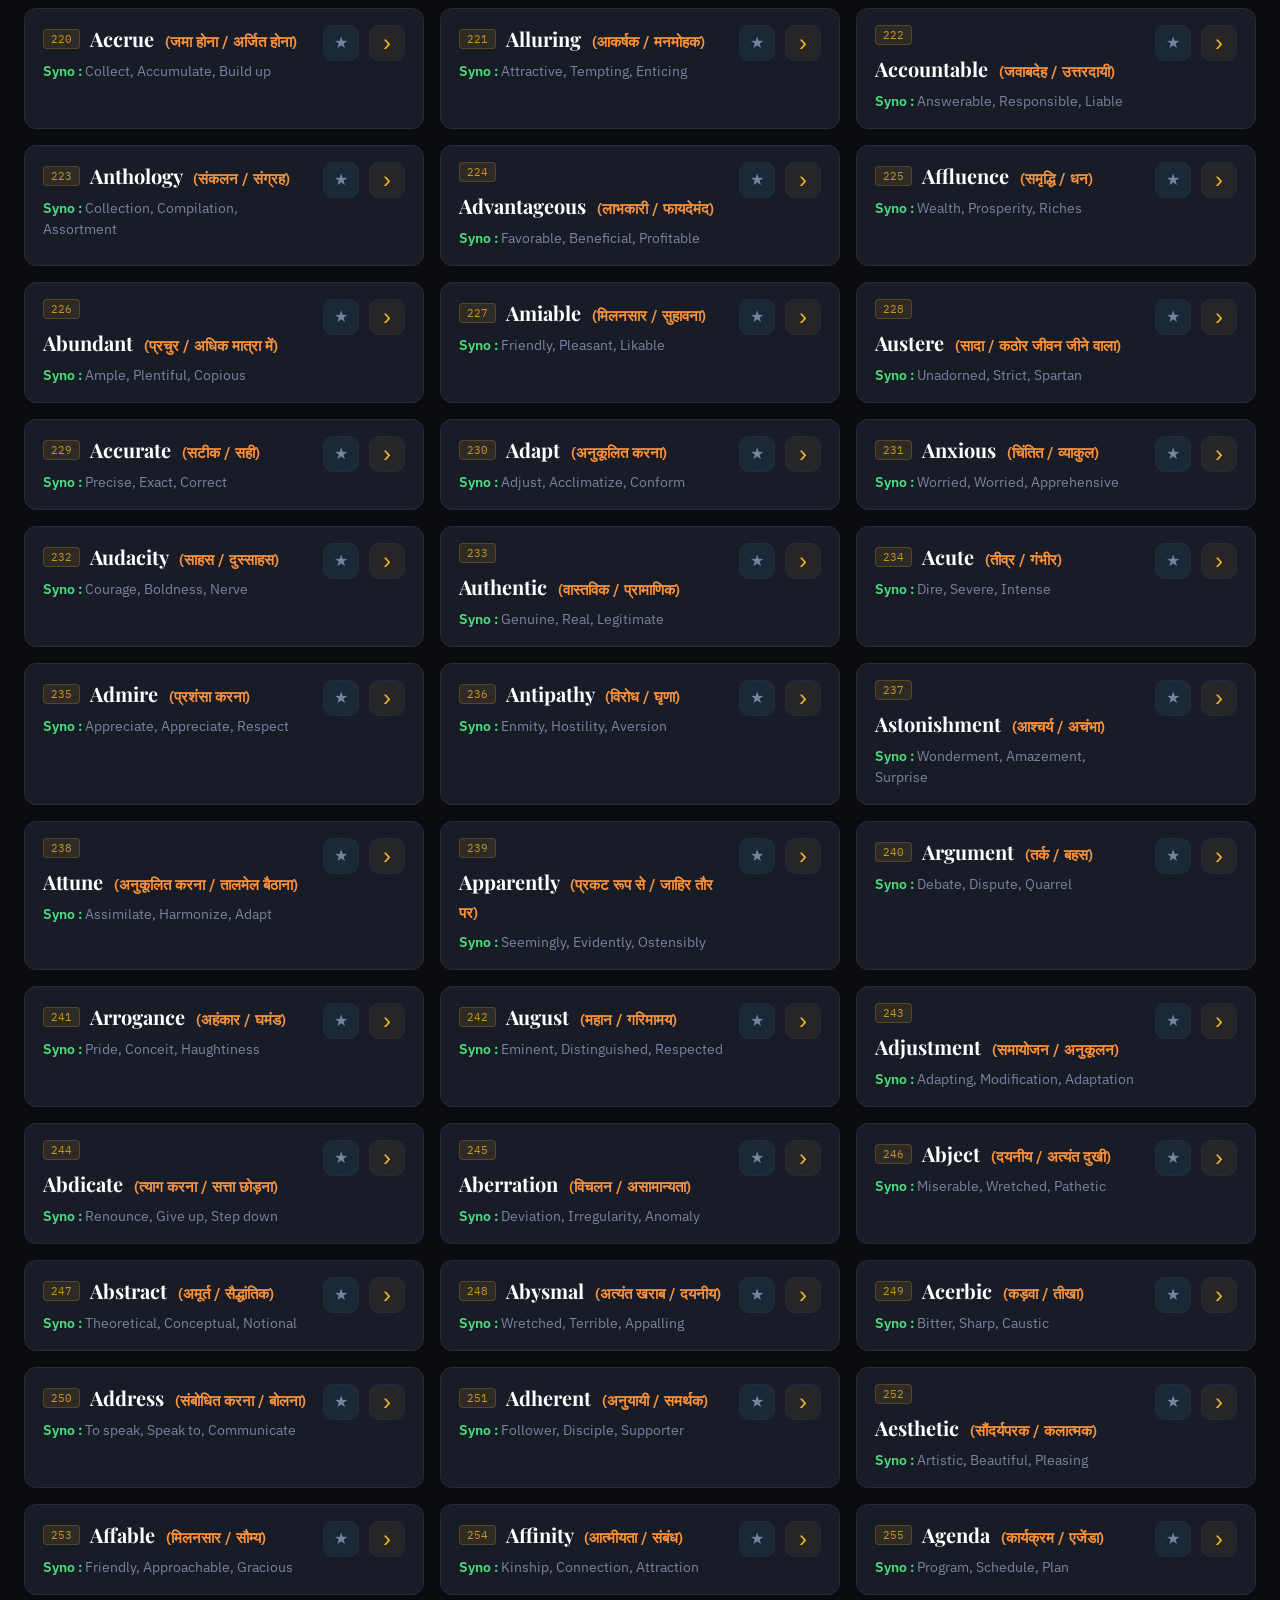
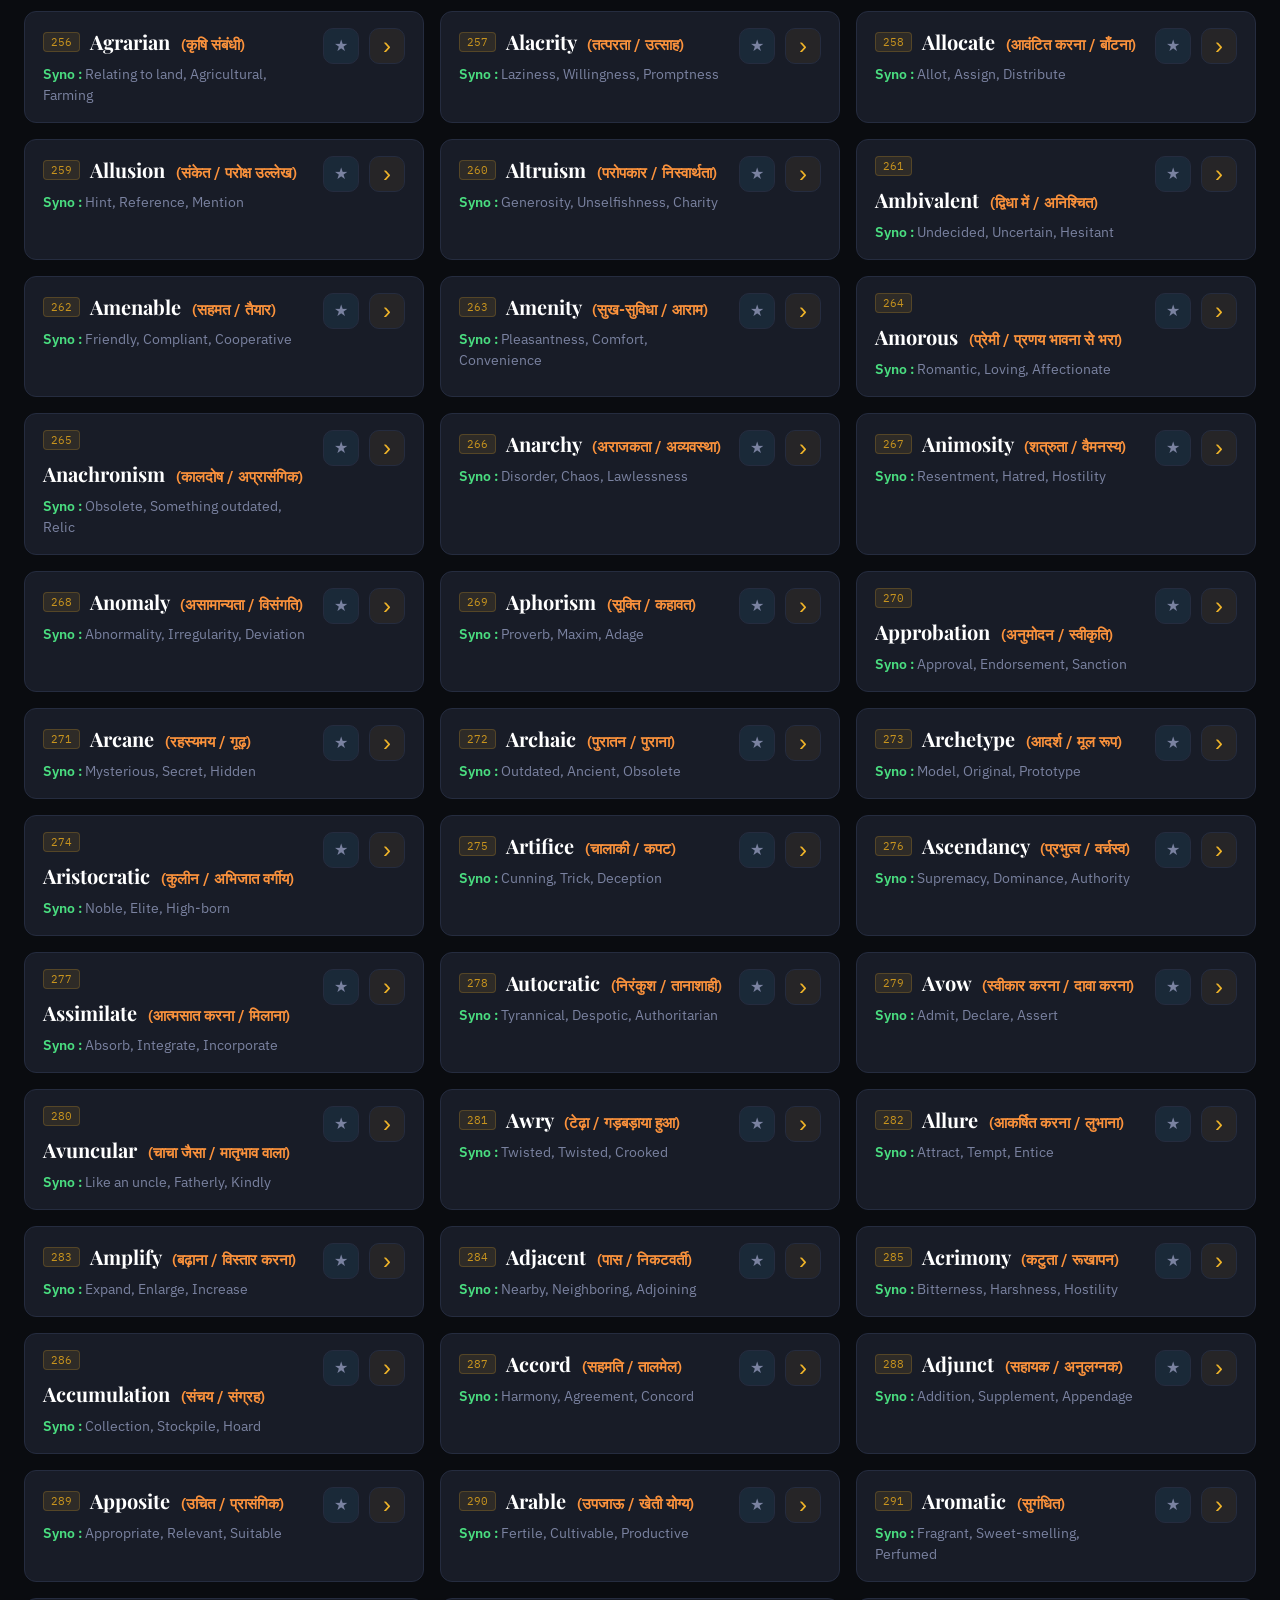
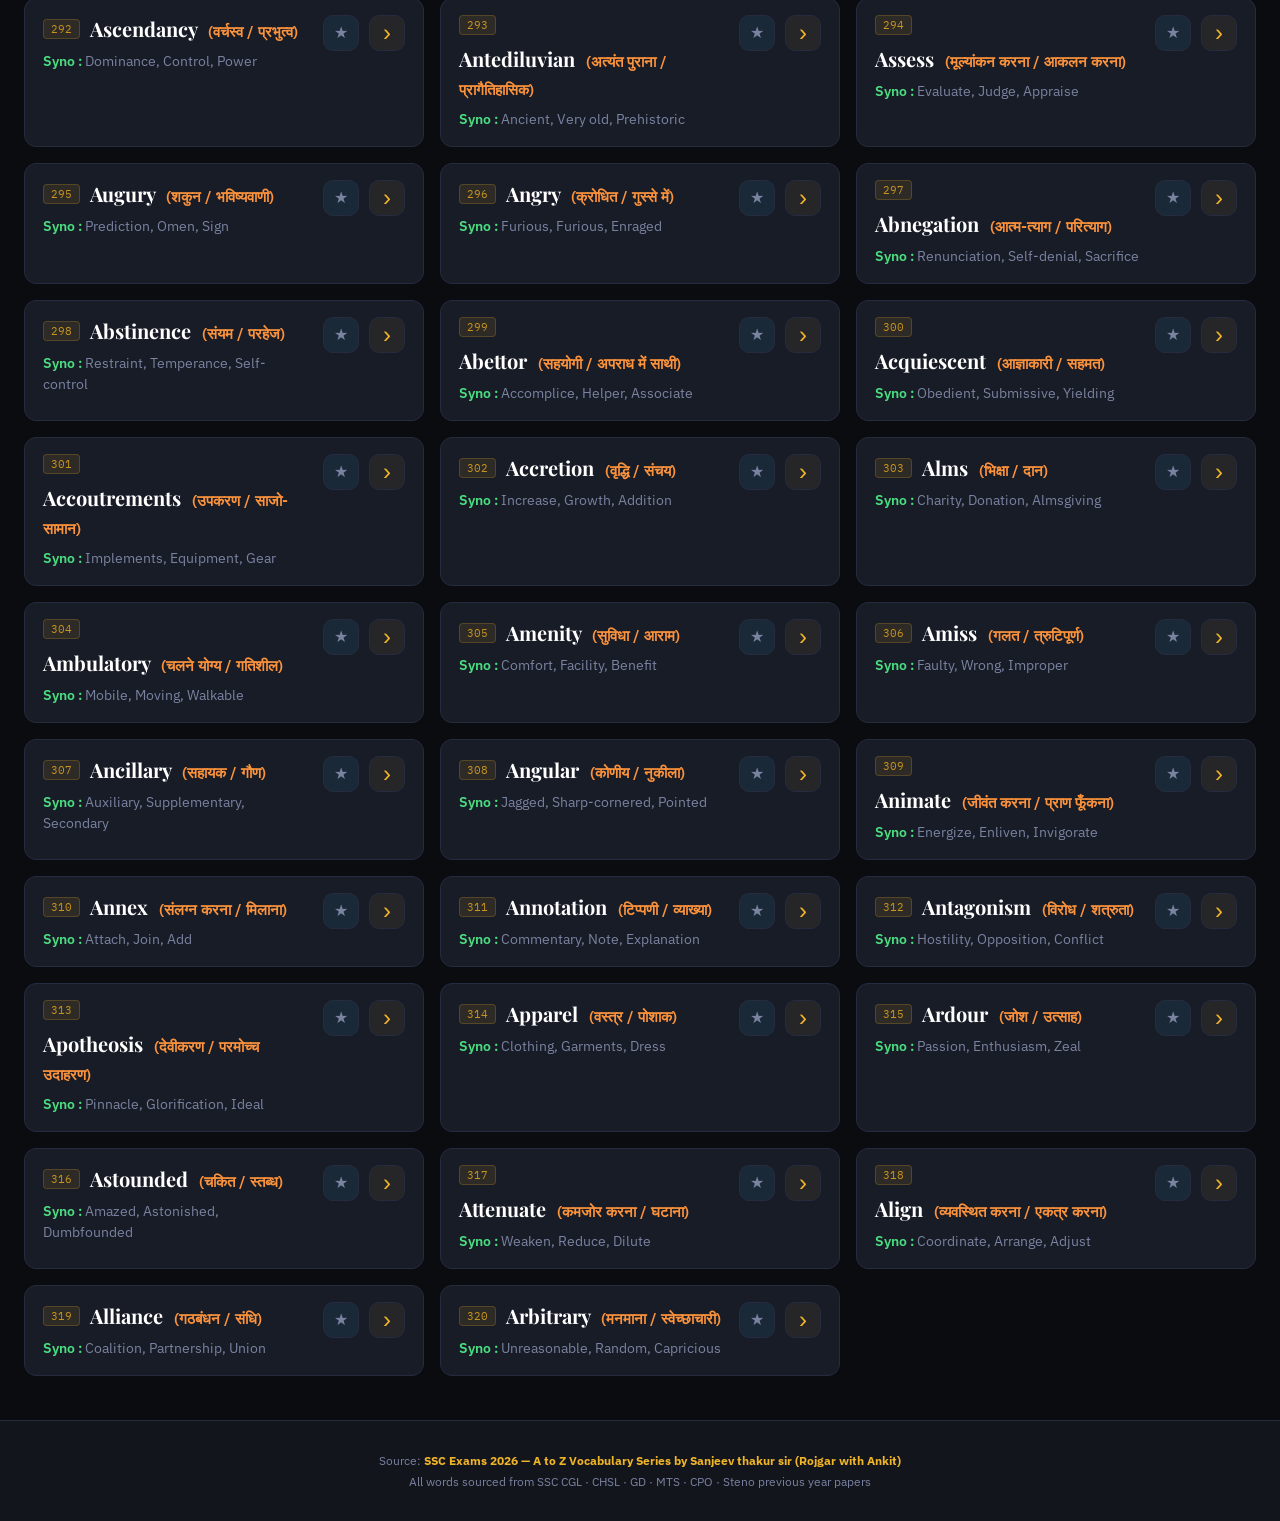
==== commit 0e070d00: "chages some ui and features" ====
--- a/index.html
+++ b/index.html
@@ -14,40 +14,7 @@
         Complete Reference · Hindi Meanings · SSC-Relevant Synonyms · Previous
         Year Questions
       </p>
-      <div class="stats-row">
-        <div class="stat">
-          <span class="stat-num" id="word-count">0</span
-          ><span class="stat-label">Total Words</span>
-        </div>
-        <div class="stat">
-          <span class="stat-num">450+</span
-          ><span class="stat-label">Synonyms</span>
-        </div>
-        <div class="stat">
-          <span class="stat-num">CGL·CHSL·GD·MTS·CPO</span
-          ><span class="stat-label">Exams Covered</span>
-        </div>
-      </div>
     </header>
-
-    <div class="legend">
-      <div class="legend-item">
-        <div class="legend-dot" style="background: var(--gold)"></div>
-        SSC Answer (Primary Synonym)
-      </div>
-      <div class="legend-item">
-        <div class="legend-dot" style="background: var(--green)"></div>
-        Additional SSC-Relevant Synonyms
-      </div>
-      <div class="legend-item">
-        <div class="legend-dot" style="background: var(--hindi)"></div>
-        Hindi Meaning
-      </div>
-      <div class="legend-item">
-        <div class="legend-dot" style="background: var(--cyan)"></div>
-        Exam Source
-      </div>
-    </div>
 
     <div class="controls">
       <div class="search-wrap">
@@ -55,17 +22,8 @@
           type="text"
           id="search"
           placeholder="Search any word, meaning, or synonym…"
-          oninput="filterWords()"
         />
       </div>
-      <button class="filter-btn active" onclick="setFilter('all', this)">
-        All
-      </button>
-      <button class="filter-btn" onclick="setFilter('CGL', this)">CGL</button>
-      <button class="filter-btn" onclick="setFilter('CHSL', this)">CHSL</button>
-      <button class="filter-btn" onclick="setFilter('GD', this)">GD</button>
-      <button class="filter-btn" onclick="setFilter('MTS', this)">MTS</button>
-      <button class="filter-btn" onclick="setFilter('CPO', this)">CPO</button>
     </div>
 
     <div class="alphabet-filter" id="alphabetFilter"></div>
@@ -76,7 +34,8 @@
       <p>
         Source:
         <strong
-          >SSC Exams 2026 — A to Z Vocabulary Series (Rojgar with Ankit)</strong
+          >SSC Exams 2026 — A to Z Vocabulary Series by Sanjeev thakur sir
+          (Rojgar with Ankit)</strong
         >
       </p>
       <p style="margin-top: 6px">
--- a/style.css
+++ b/style.css
@@ -390,27 +390,123 @@
    A TO Z FILTER
 ========================= */
 
+/* =========================
+   A-Z FILTER BAR
+========================= */
+
 .alphabet-filter {
-  display: flex;
-  flex-wrap: wrap;
-  gap: 10px;
-  padding: 18px 24px;
+  position: sticky;
+
+  top: 0;
+
+  z-index: 999;
+
+  display: flex;
+
+  gap: 12px;
+
+  overflow-x: auto;
+
+  overflow-y: hidden;
+
+  flex-wrap: nowrap;
+
+  padding: 14px 18px;
+
+  background: rgba(10, 10, 15, 0.92);
+
+  backdrop-filter: blur(14px);
+
+  border-bottom: 1px solid var(--border);
+
+  scroll-behavior: smooth;
+
+  -webkit-overflow-scrolling: touch;
+}
+
+/* HIDE SCROLLBAR */
+
+.alphabet-filter::-webkit-scrollbar {
+  height: 5px;
+}
+
+.alphabet-filter::-webkit-scrollbar-track {
+  background: transparent;
+}
+
+.alphabet-filter::-webkit-scrollbar-thumb {
+  background: rgba(240, 180, 41, 0.2);
+  border-radius: 999px;
+}
+
+.alphabet-btn {
+  min-width: 72px;
+  height: 42px;
+  padding: 0 14px;
+  border-radius: 999px;
+  border: 1px solid var(--border);
+  background: rgba(255, 255, 255, 0.02);
+  color: var(--muted);
+  cursor: pointer;
+  flex-shrink: 0;
+  transition: all 0.25s ease;
+  display: flex;
+  align-items: center;
   justify-content: center;
-  background: var(--surface);
-  border-bottom: 1px solid var(--border);
-}
-
-.alphabet-btn {
-  width: 42px;
-  height: 42px;
-  border-radius: 10px;
-  border: 1px solid var(--border);
-  background: var(--card);
-  color: var(--muted);
-  cursor: pointer;
+  gap: 8px;
+}
+
+/* LETTER */
+
+.letter-name {
+  font-size: 15px;
+  font-weight: 800;
+  color: inherit;
+  line-height: 1;
+}
+
+/* COUNT */
+
+.letter-count {
+  font-size: 11px;
+  opacity: 0.8;
   font-weight: 700;
-  font-size: 14px;
-  transition: all 0.25s ease;
+  background: rgba(255, 255, 255, 0.06);
+  /* padding: 2px 6px; */
+  border-radius: 999px;
+  line-height: 1;
+}
+
+/* HOVER */
+
+.alphabet-btn:hover {
+  transform: translateY(-2px);
+  border-color: rgba(240, 180, 41, 0.4);
+  color: var(--gold);
+}
+
+/* ACTIVE */
+
+.alphabet-btn.active {
+  background: linear-gradient(
+    135deg,
+    rgba(240, 180, 41, 0.18),
+    rgba(240, 180, 41, 0.08)
+  );
+
+  border-color: var(--gold);
+
+  color: var(--gold);
+
+  box-shadow:
+    0 0 0 1px rgba(240, 180, 41, 0.15),
+    0 8px 24px rgba(240, 180, 41, 0.1);
+}
+
+.alphabet-btn.active .letter-count {
+  background: rgba(240, 180, 41, 0.16);
+
+  color: var(--gold);
 }
 
 .alphabet-btn:hover {
@@ -429,16 +525,19 @@
 /* MOBILE RESPONSIVE */
 
 @media (max-width: 768px) {
-  .alphabet-filter {
-    justify-content: center;
-    gap: 8px;
-    padding: 14px 12px;
-  }
-
   .alphabet-btn {
-    width: 38px;
+    min-width: 64px;
     height: 38px;
-    font-size: 13px;
+    padding: 0 12px;
+    gap: 6px;
+  }
+
+  .letter-name {
+    font-size: 14px;
+  }
+
+  .letter-count {
+    font-size: 10px;
   }
 }
 
@@ -575,3 +674,161 @@
     height: 34px;
   }
 }
+
+/* =========================
+   POSITION
+========================= */
+
+.pos-inline {
+  color: var(--cyan);
+  font-size: 13px;
+  font-weight: 600;
+  margin-left: 6px;
+  font-family: "IBM Plex Sans", sans-serif;
+}
+
+/* =========================
+   CARD ACTIONS
+========================= */
+
+.card-actions {
+  display: flex;
+  align-items: center;
+  gap: 10px;
+}
+
+/* =========================
+   BOOKMARK BUTTON
+========================= */
+
+.bookmark-btn {
+  width: 36px;
+  height: 36px;
+  border-radius: 10px;
+  border: 1px solid var(--border);
+  background: rgba(56, 189, 248, 0.08);
+  color: var(--muted);
+  cursor: pointer;
+  transition: all 0.25s ease;
+  font-size: 16px;
+}
+
+.bookmark-btn:hover {
+  border-color: var(--cyan);
+  color: var(--cyan);
+}
+
+.bookmark-btn.active {
+  color: var(--gold);
+  border-color: var(--gold);
+  background: rgba(240, 180, 41, 0.12);
+}
+
+/* =========================
+   PRONUNCIATION
+========================= */
+
+.pronunciation-block {
+  background: rgba(56, 189, 248, 0.08);
+  border-left: 3px solid var(--cyan);
+  padding: 10px 14px;
+  border-radius: 0 8px 8px 0;
+}
+
+.pronunciation-text {
+  color: var(--cyan);
+  font-size: 16px;
+  font-family: "IBM Plex Mono", monospace;
+}
+
+/* =========================
+   EXAMPLE
+========================= */
+
+.example-block {
+  background: rgba(167, 139, 250, 0.08);
+  border-left: 3px solid var(--purple);
+  padding: 12px 14px;
+  border-radius: 0 8px 8px 0;
+}
+
+.example-text {
+  color: #ddd;
+  line-height: 1.7;
+  font-size: 15px;
+}
+
+/* =========================
+   EXAM SOURCE
+========================= */
+
+.exam-section {
+  margin-top: 4px;
+}
+
+.exam-source {
+  display: inline-block;
+  background: rgba(240, 180, 41, 0.08);
+  border: 1px solid rgba(240, 180, 41, 0.25);
+  color: var(--gold);
+  padding: 7px 12px;
+  border-radius: 8px;
+  font-size: 13px;
+  margin-top: 4px;
+}
+
+/* =========================
+   MOBILE
+========================= */
+
+@media (max-width: 768px) {
+  .bookmark-btn,
+  .collapse-btn {
+    width: 34px;
+    height: 34px;
+  }
+
+  .pronunciation-text {
+    font-size: 14px;
+  }
+
+  .example-text {
+    font-size: 14px;
+  }
+}
+
+/* =========================
+   SEARCH HIGHLIGHT
+========================= */
+
+.search-highlight {
+  border-color: var(--gold) !important;
+
+  box-shadow:
+    0 0 0 1px rgba(240, 180, 41, 0.25),
+    0 0 30px rgba(240, 180, 41, 0.18);
+
+  animation: searchPulse 2s ease;
+}
+
+@keyframes searchPulse {
+  0% {
+    transform: scale(1);
+  }
+
+  25% {
+    transform: scale(1.015);
+  }
+
+  50% {
+    transform: scale(1);
+  }
+
+  75% {
+    transform: scale(1.01);
+  }
+
+  100% {
+    transform: scale(1);
+  }
+}
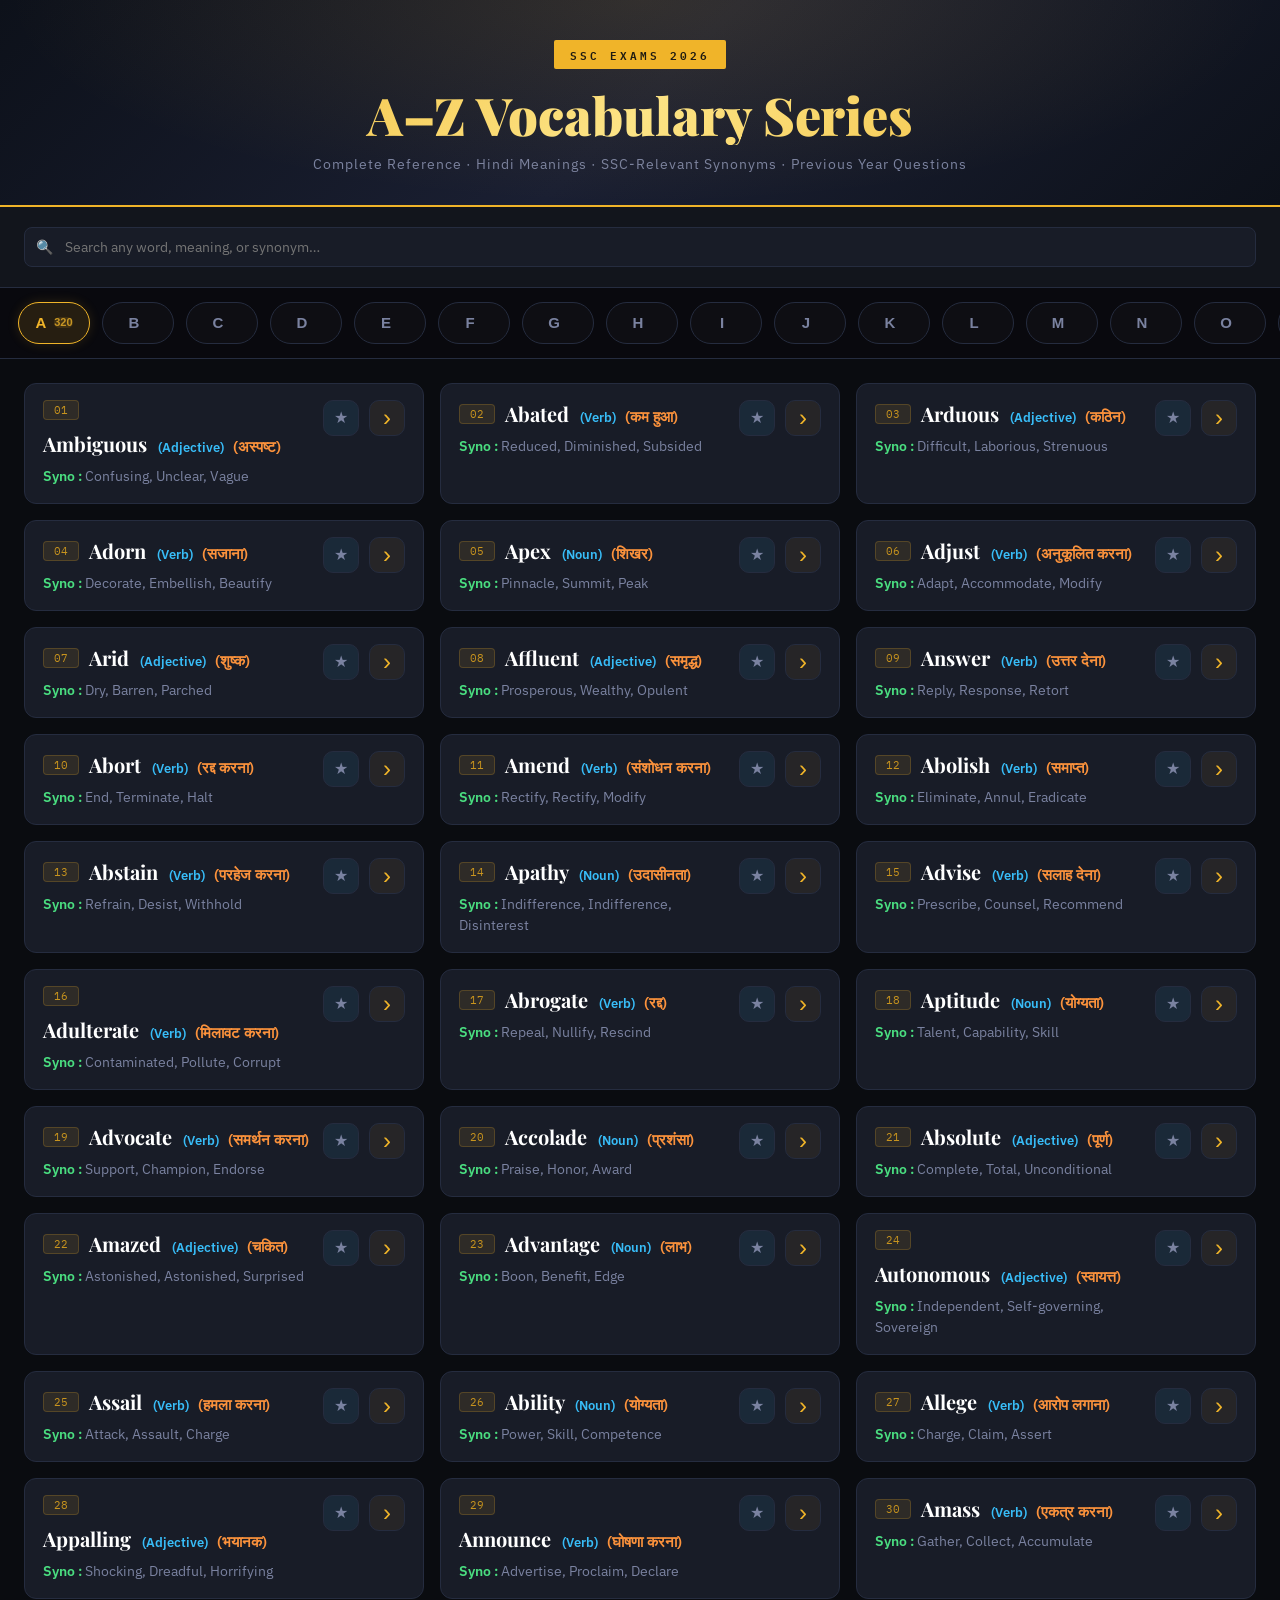
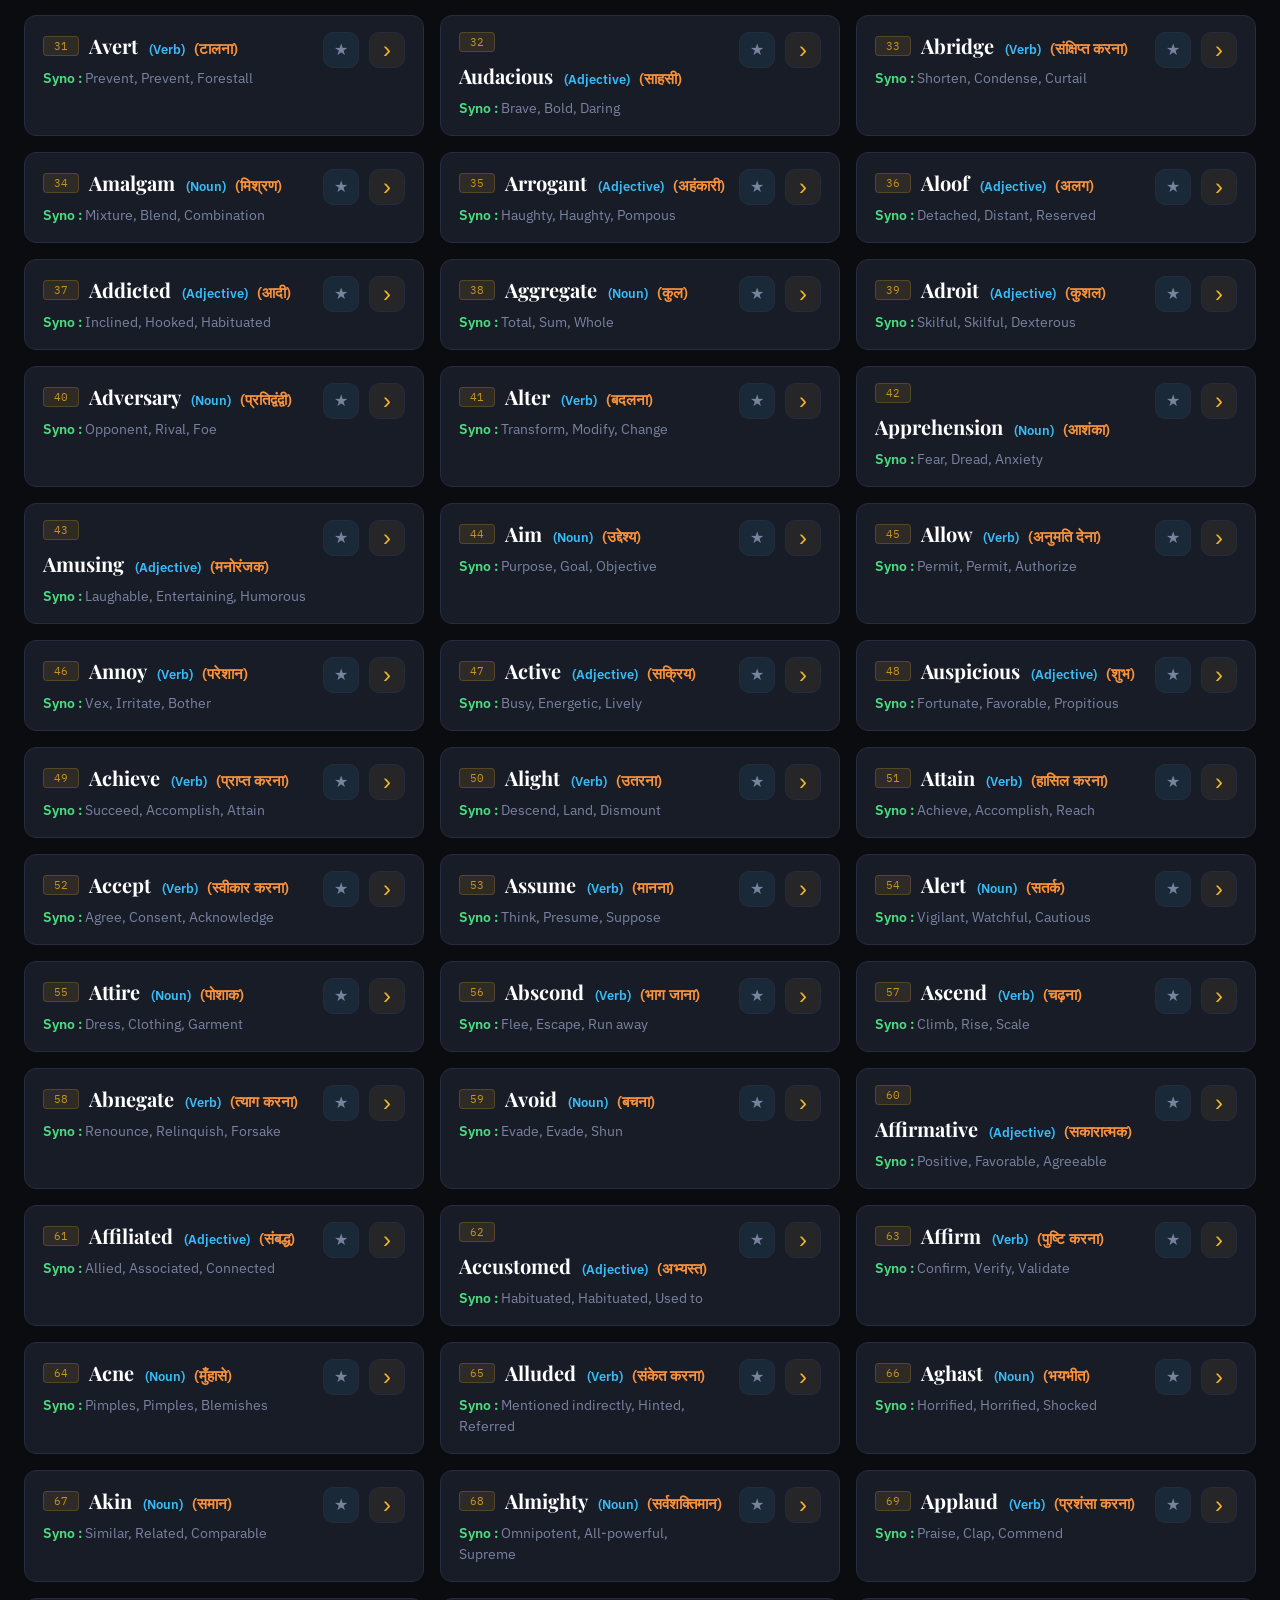
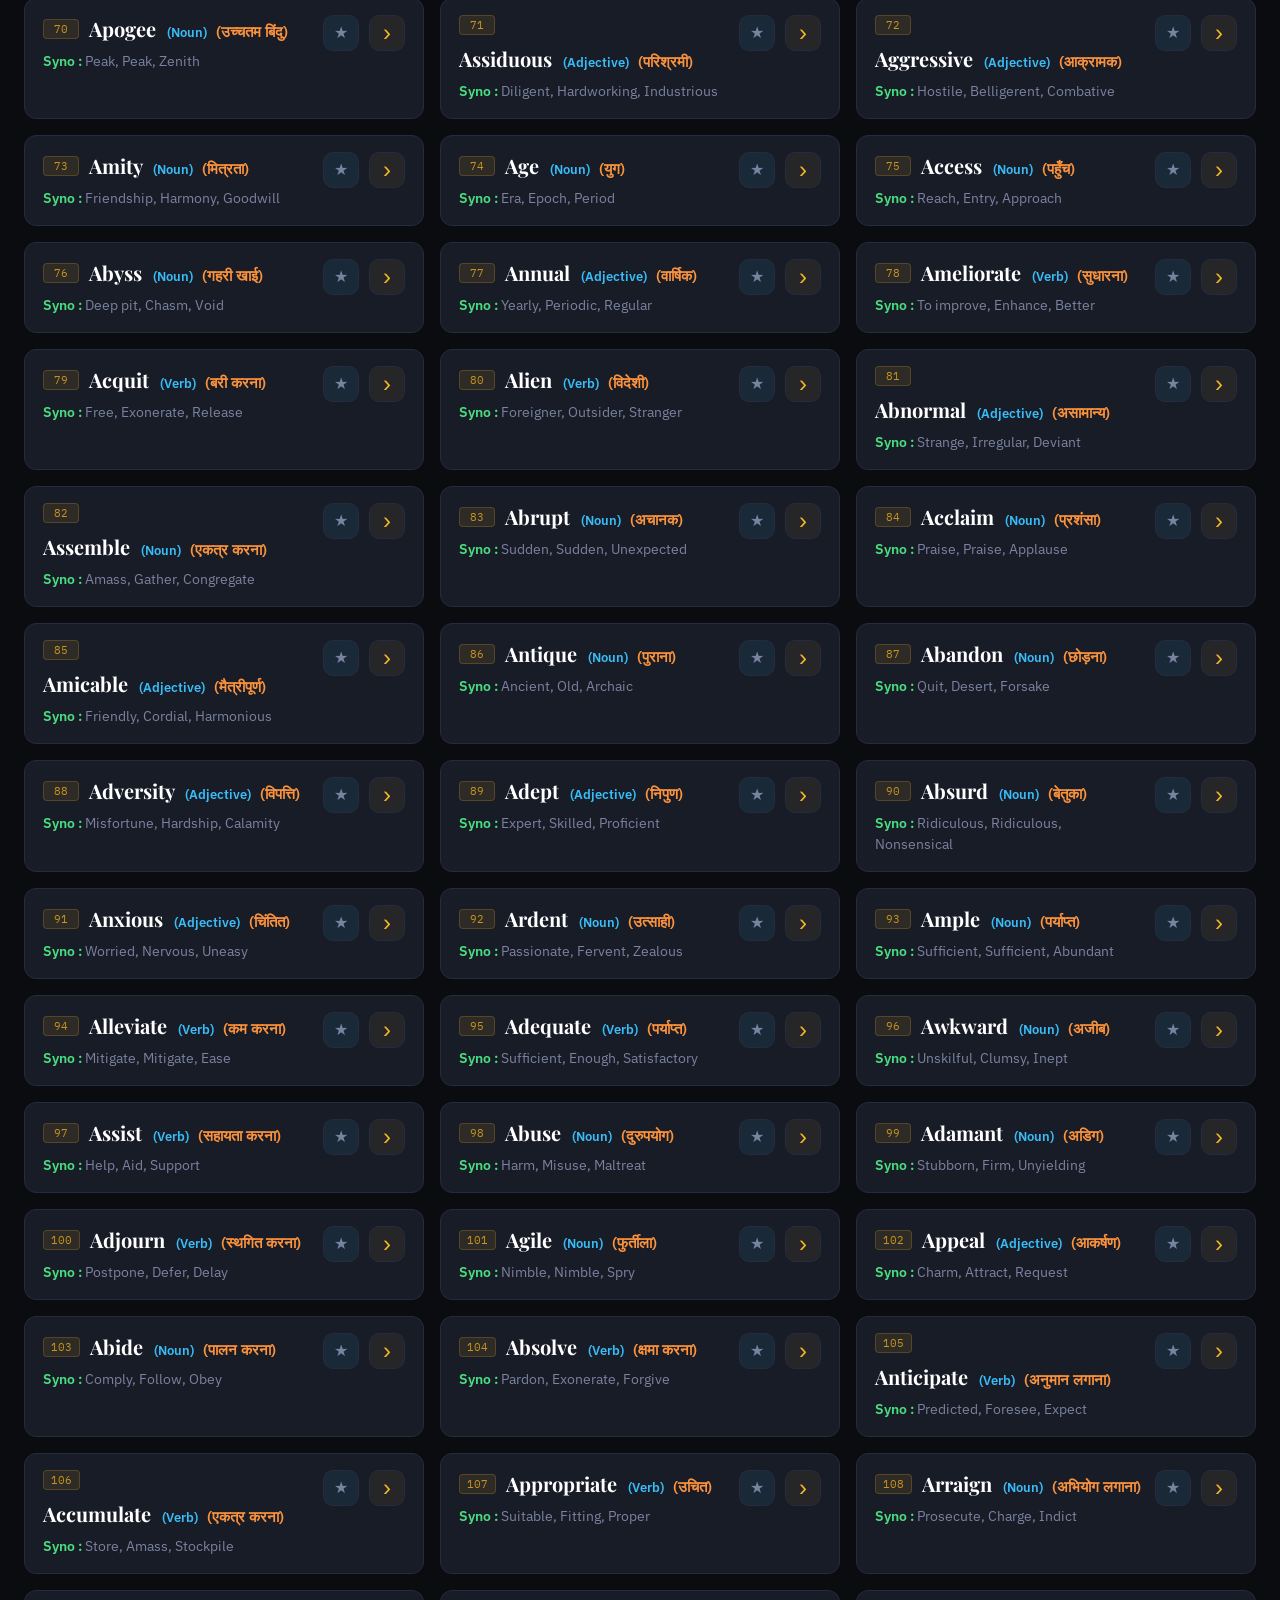
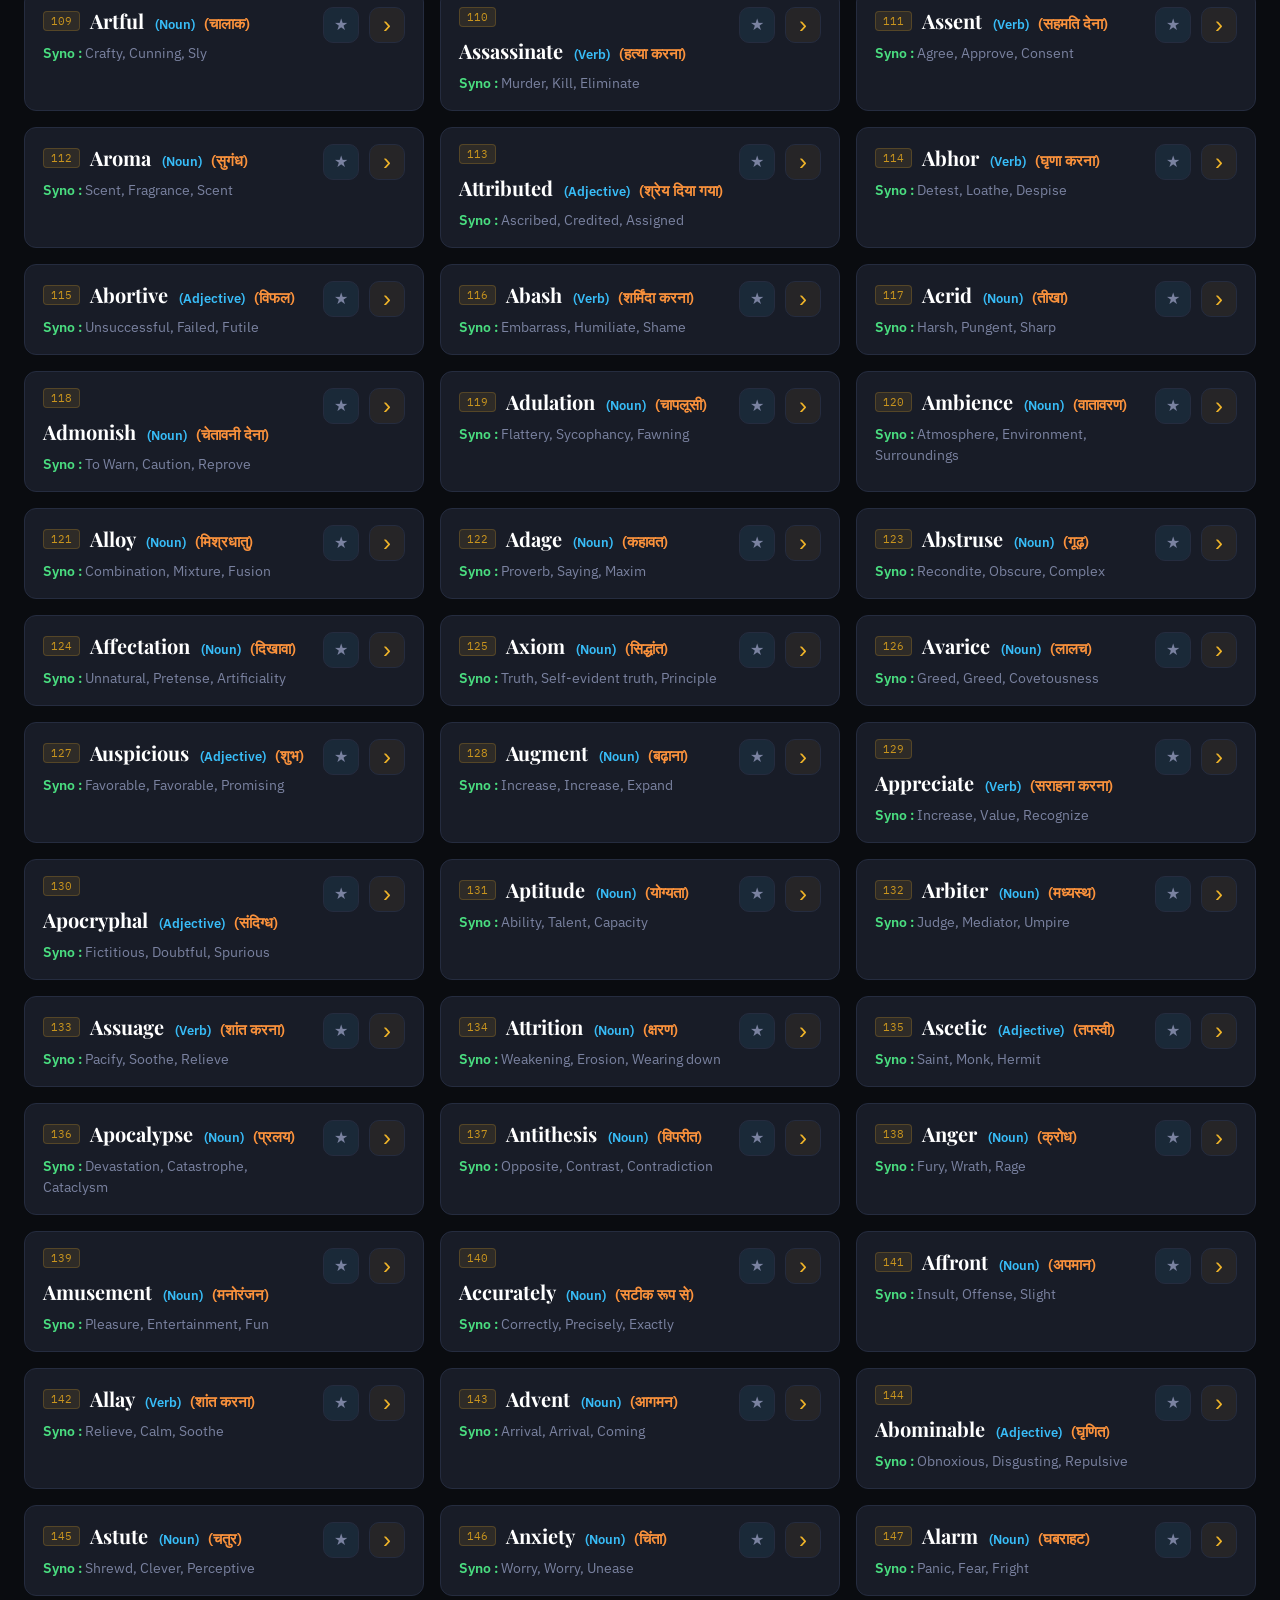
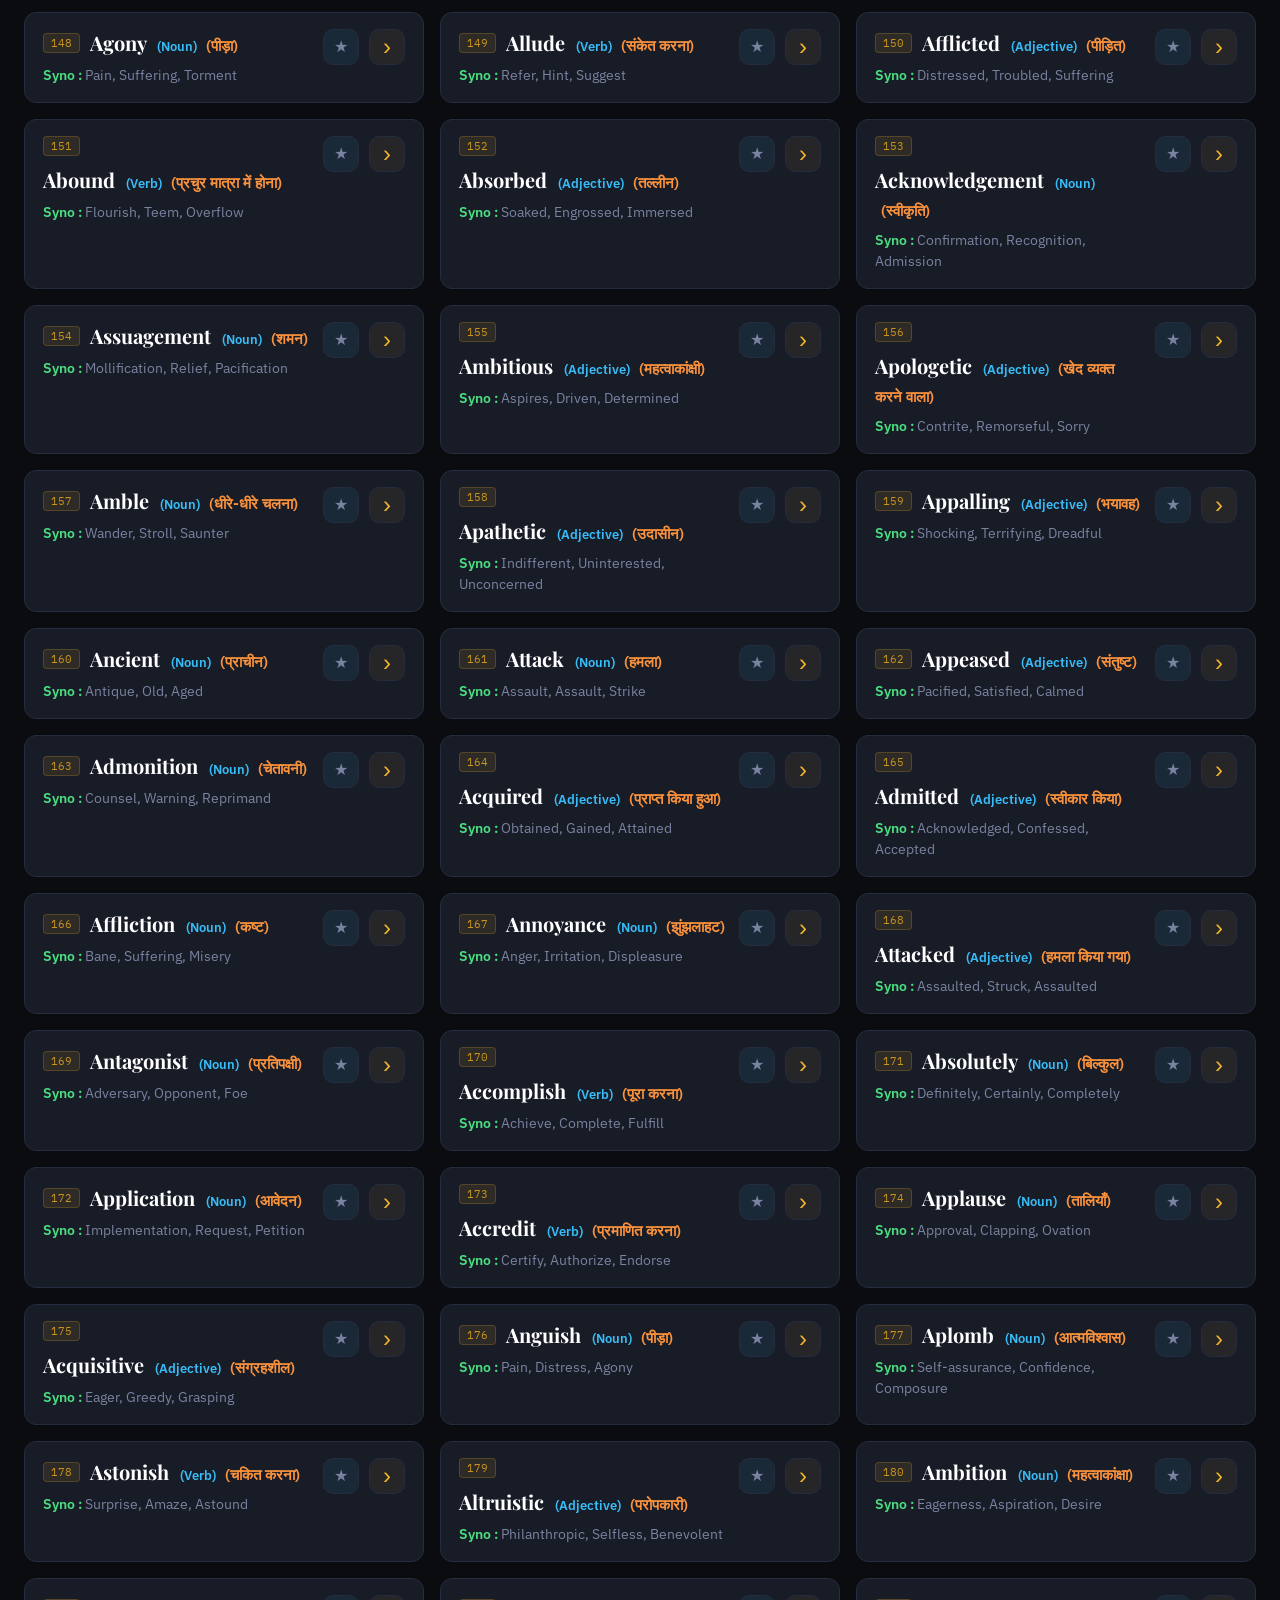
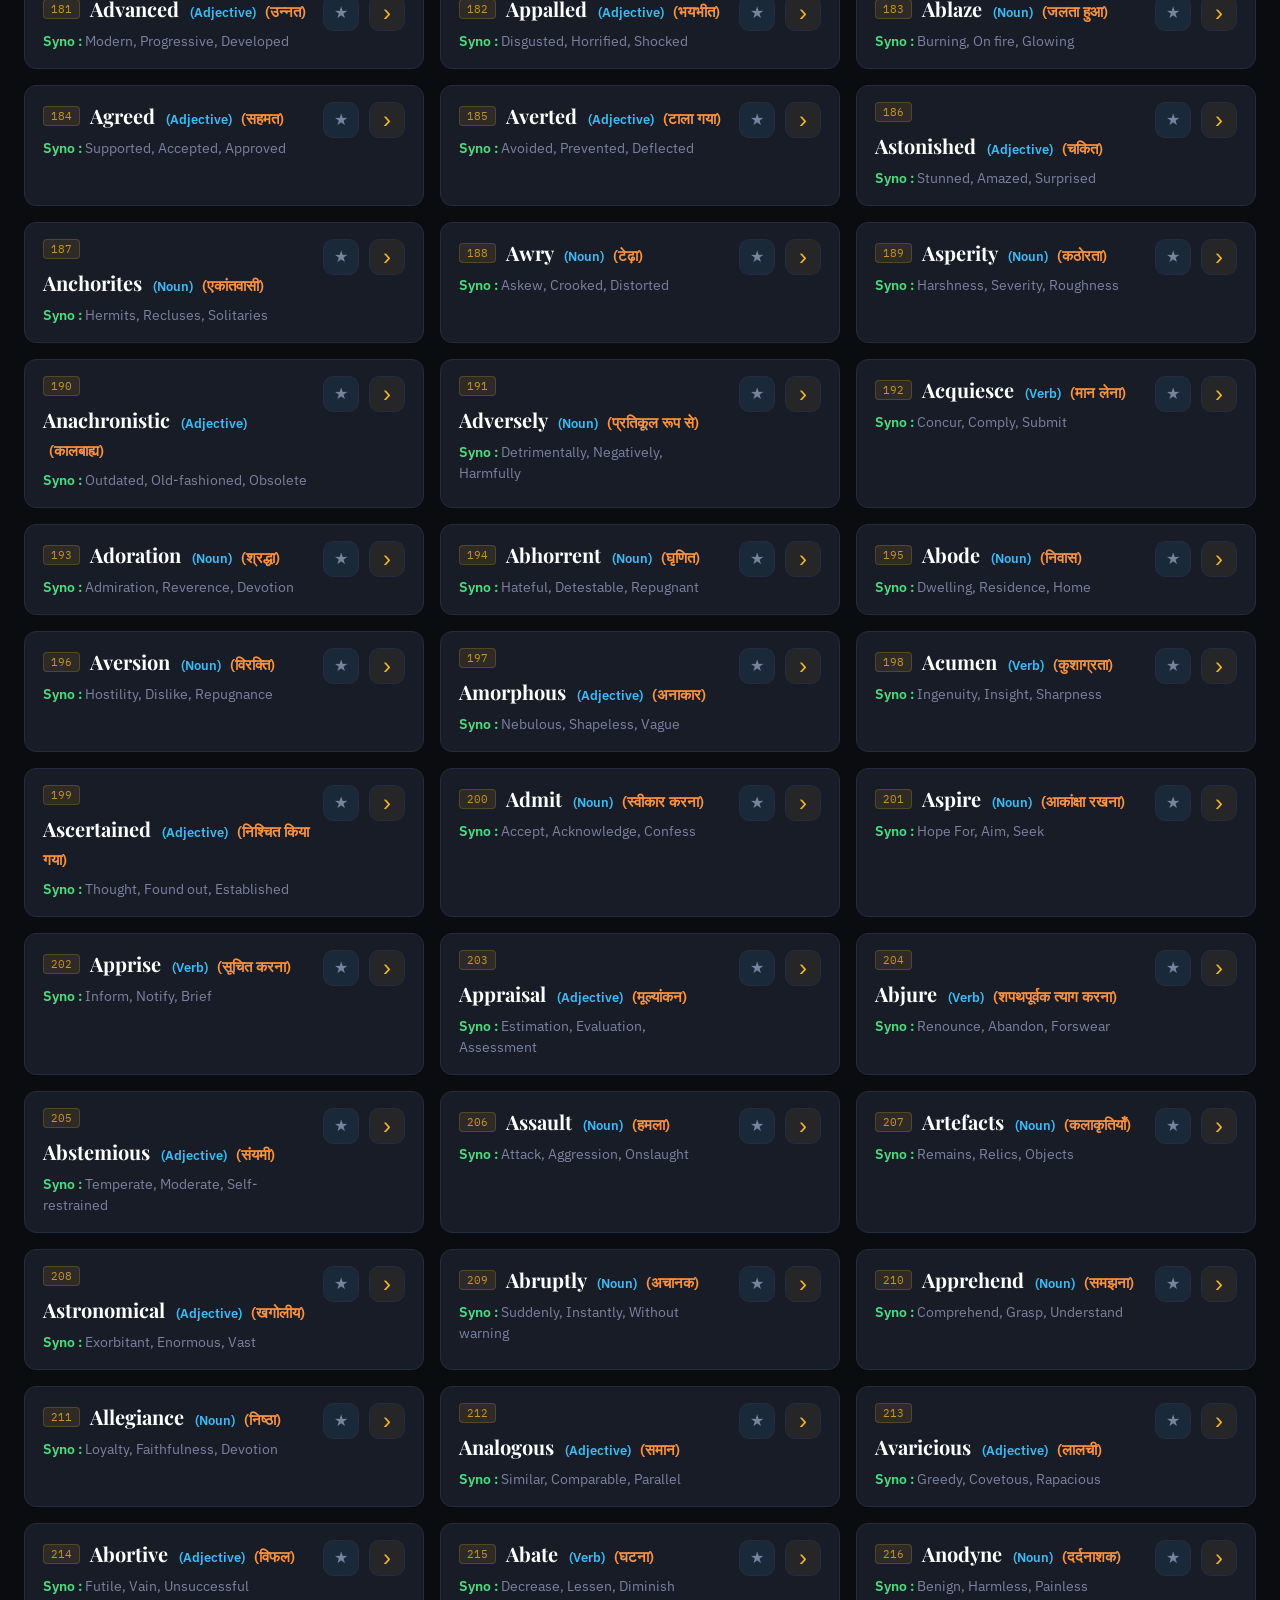
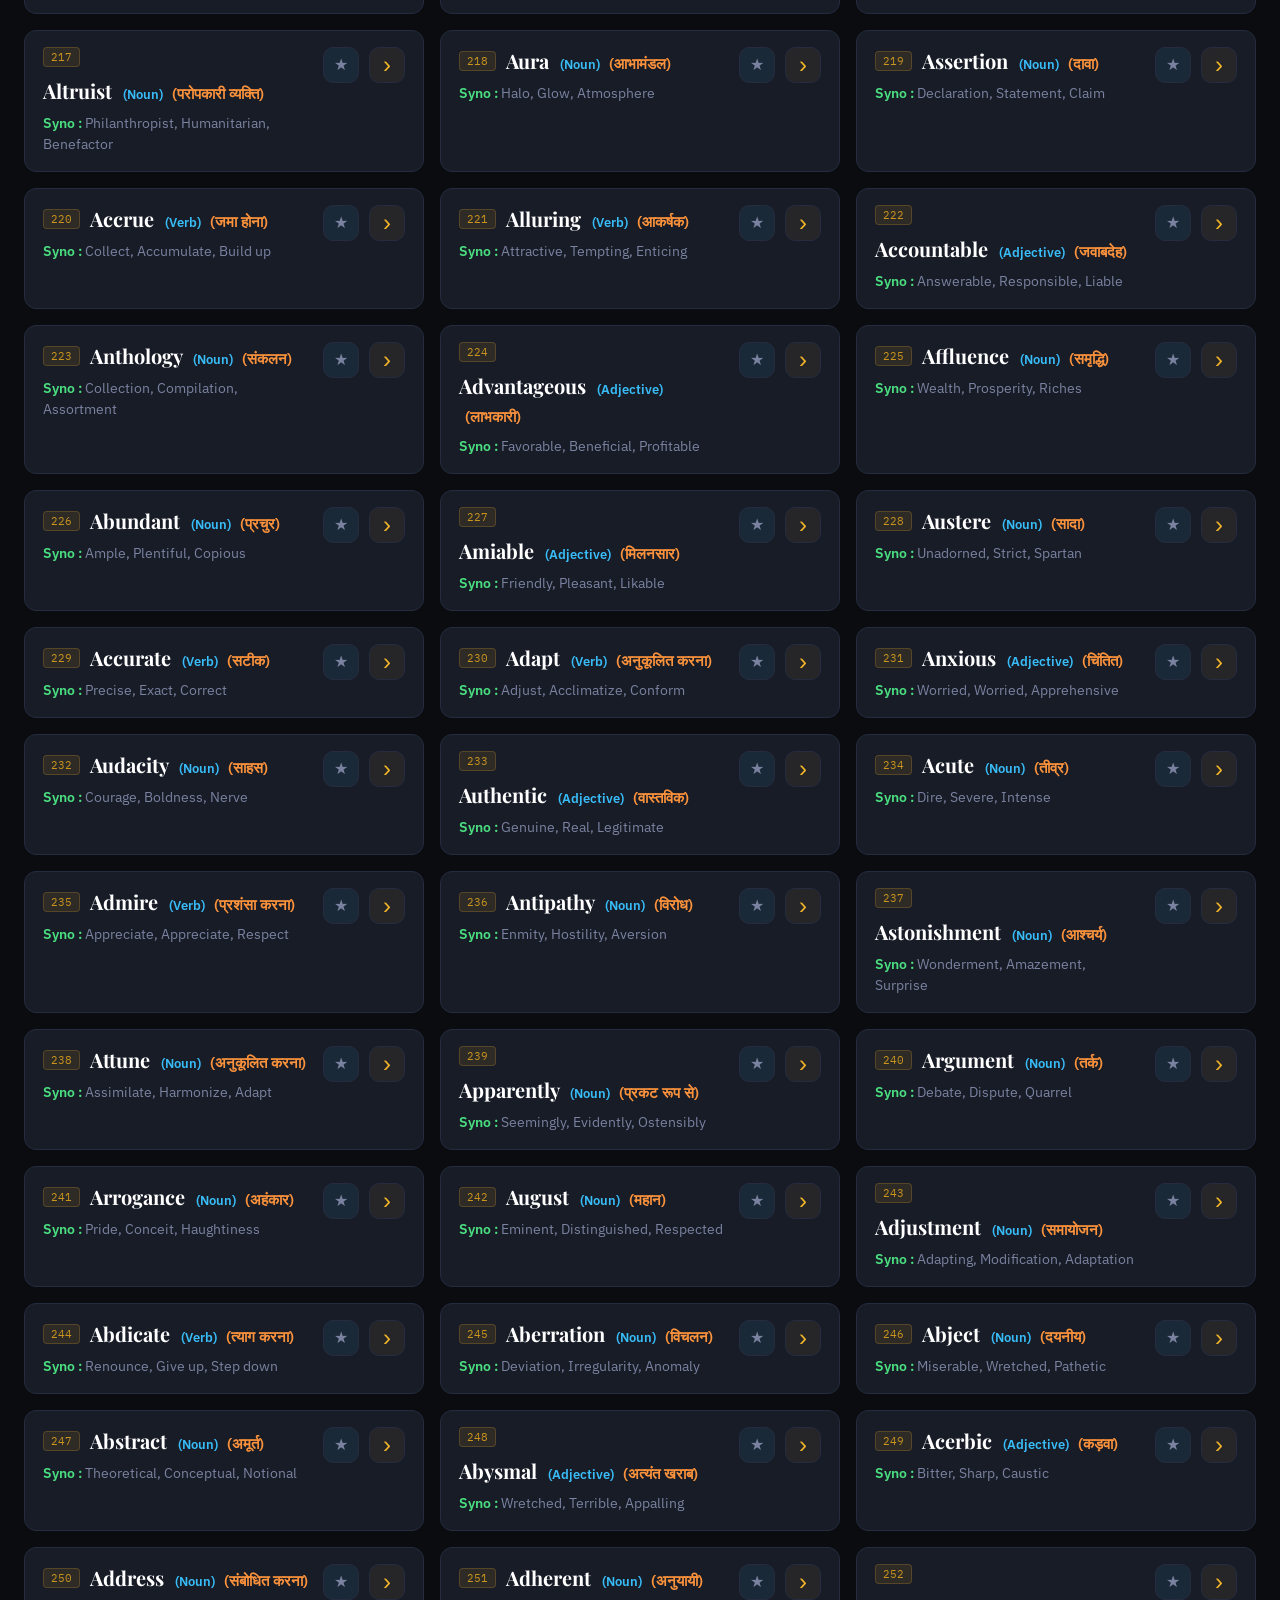
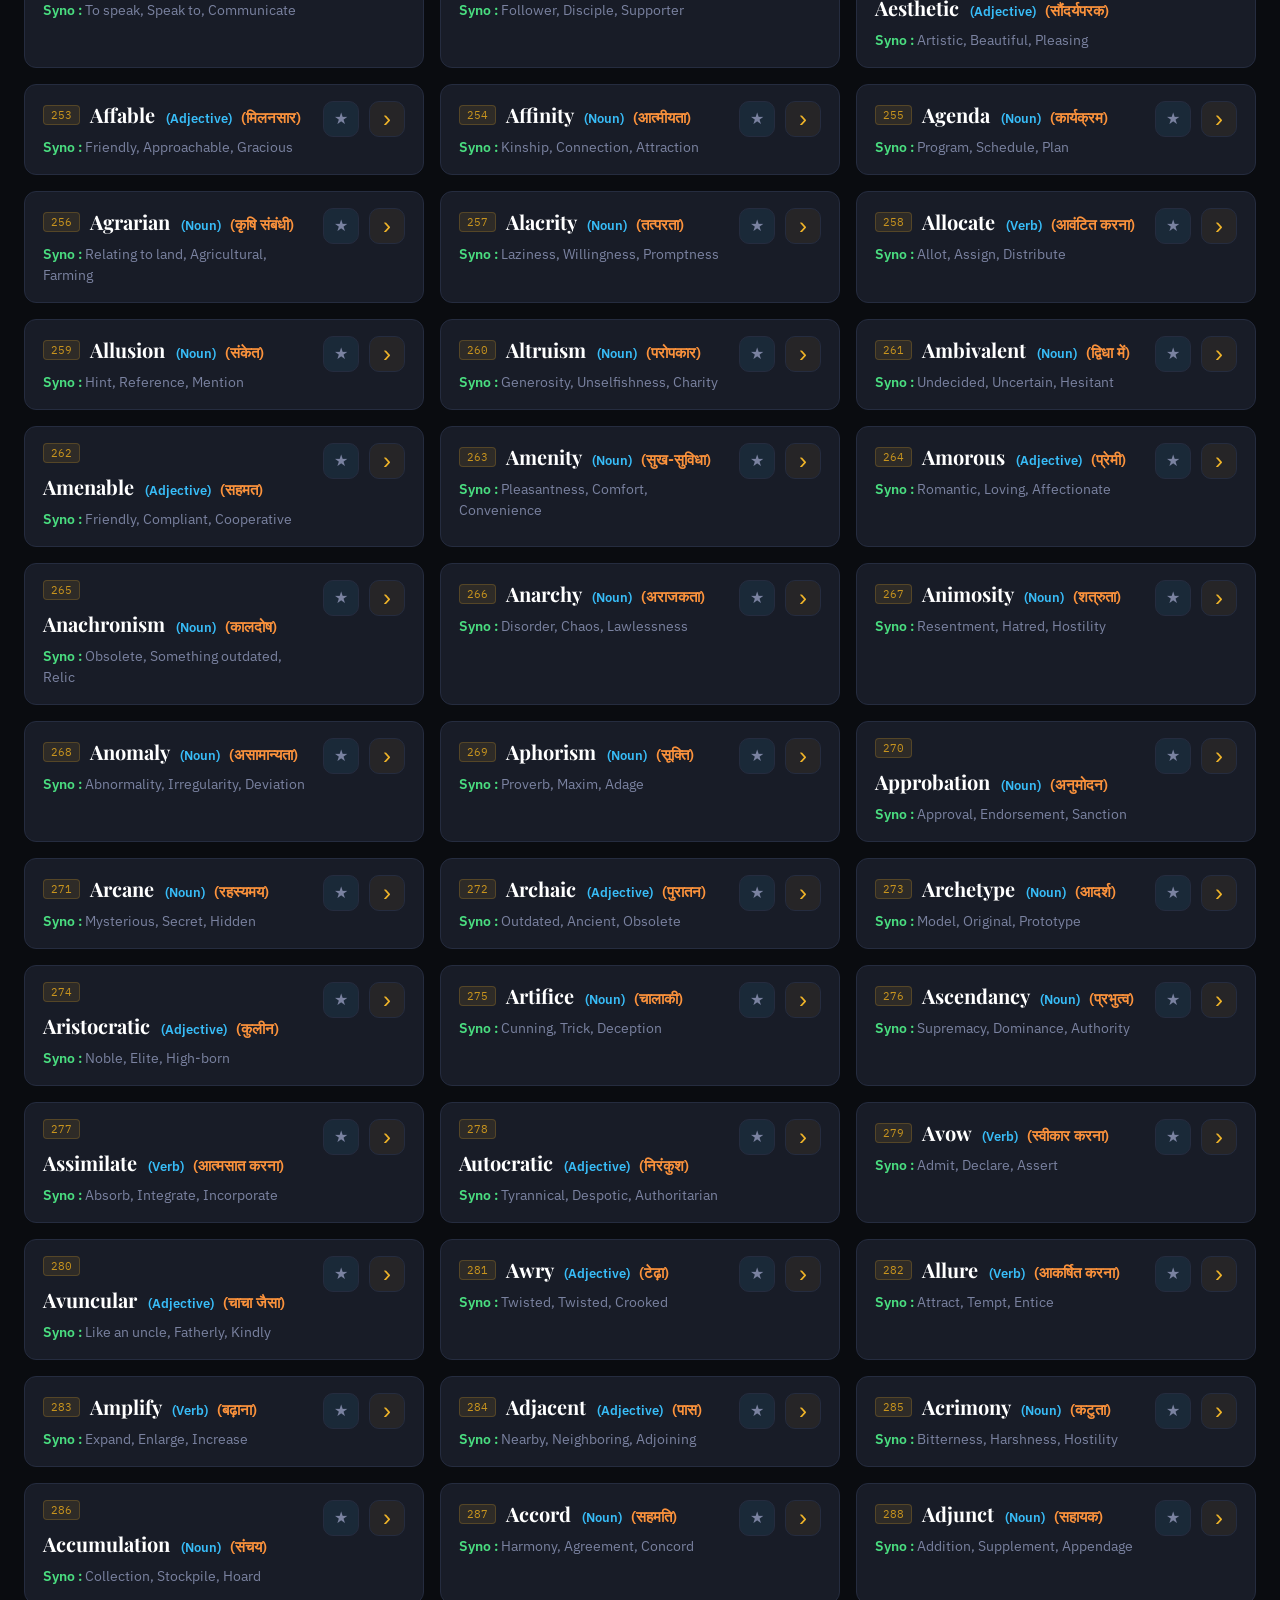
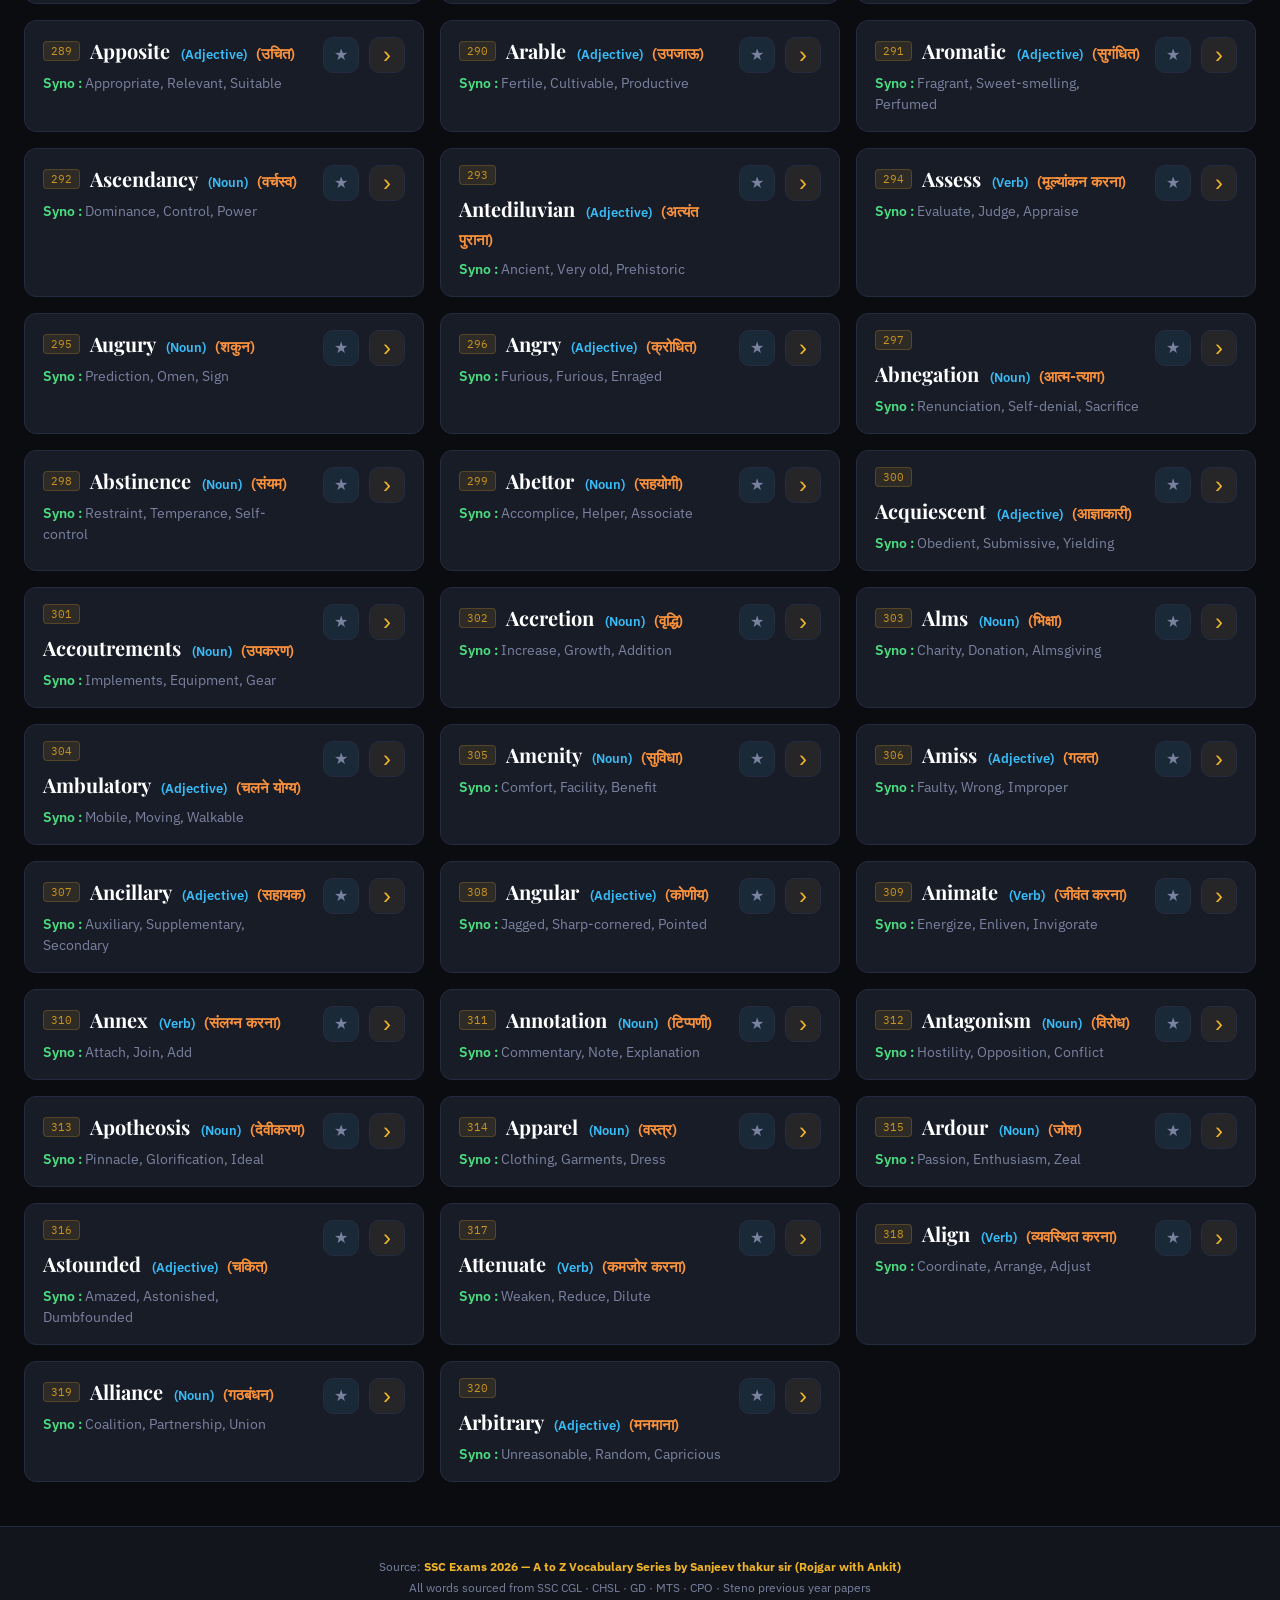
==== commit 34fb0105: "split js code in deffrent files" ====
--- a/index.html
+++ b/index.html
@@ -26,6 +26,21 @@
       </div>
     </div>
 
+    <!-- todo fixed this section -->
+    <!-- <div class="section-tabs">
+      <button class="section-tab" onclick="switchSection('vocabs', this)">
+        Vocabulary
+      </button>
+
+      <button class="section-tab" onclick="switchSection('ows', this)">
+        OWS
+      </button>
+
+      <button class="section-tab" onclick="switchSection('idioms', this)">
+        Idioms
+      </button>
+    </div> -->
+
     <div class="alphabet-filter" id="alphabetFilter"></div>
 
     <div class="grid" id="grid"></div>
@@ -44,6 +59,11 @@
       </p>
     </footer>
 
-    <script src="main.js"></script>
+    <script src="js/section-tabs.js"></script>
+    <script src="js/bookmark.js"></script>
+    <script src="js/search.js"></script>
+    <script src="js/render.js"></script>
+    <script src="js/data-loader.js"></script>
+    <script src="js/app.js"></script>
   </body>
 </html>
--- a/style.css
+++ b/style.css
@@ -832,3 +832,65 @@
     transform: scale(1);
   }
 }
+
+.phonetic-text {
+  font-size: 13px;
+
+  color: var(--muted);
+
+  margin-top: 4px;
+
+  font-style: italic;
+}
+
+.example-hindi {
+  margin-top: 10px;
+
+  color: var(--green);
+
+  line-height: 1.7;
+}
+
+.antonym {
+  border-color: rgba(255, 80, 80, 0.25);
+}
+
+.section-tabs {
+  display: flex;
+
+  gap: 10px;
+
+  overflow-x: auto;
+
+  padding: 12px 24px;
+
+  background: var(--surface);
+
+  border-bottom: 1px solid var(--border);
+}
+
+.section-tab {
+  border: 1px solid var(--border);
+
+  background: var(--card);
+
+  color: var(--muted);
+
+  padding: 10px 18px;
+
+  border-radius: 999px;
+
+  cursor: pointer;
+
+  flex-shrink: 0;
+
+  transition: all 0.2s ease;
+}
+
+.section-tab.active {
+  border-color: var(--gold);
+
+  color: var(--gold);
+
+  background: rgba(240, 180, 41, 0.08);
+}
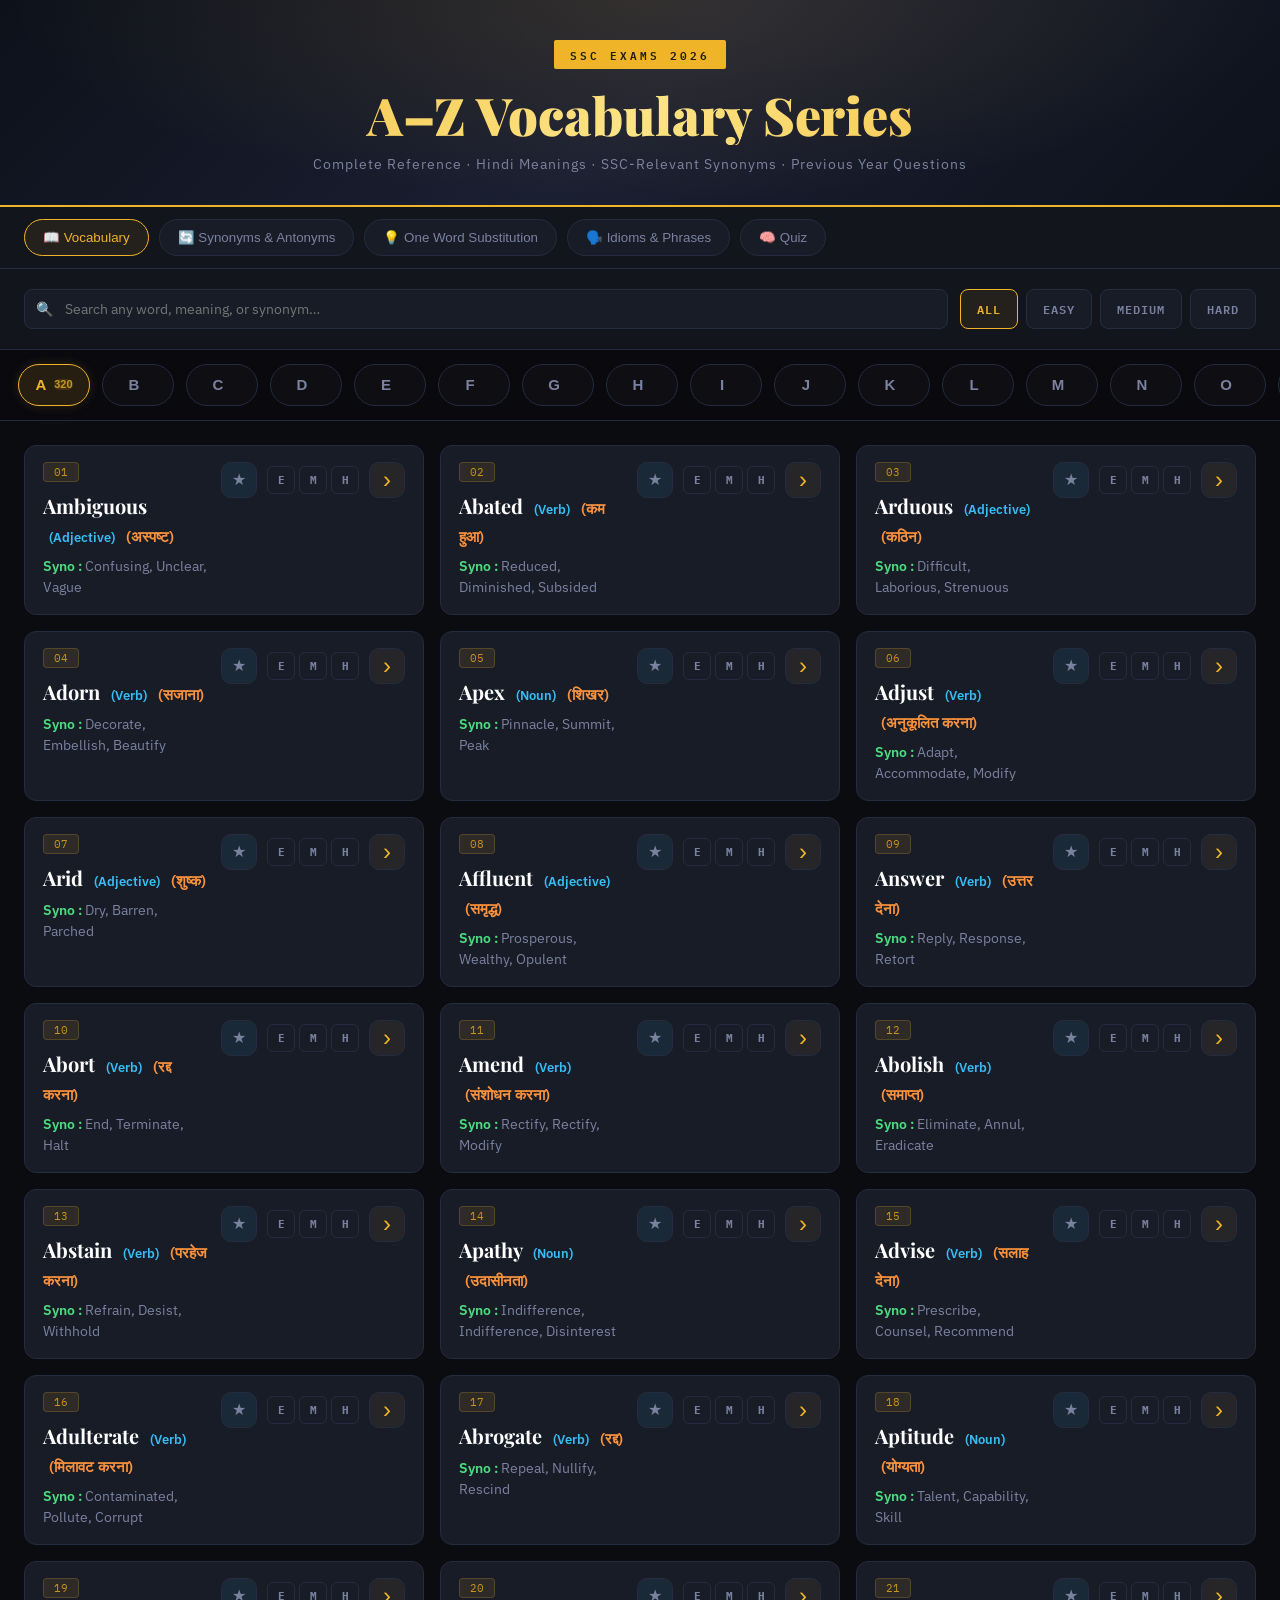
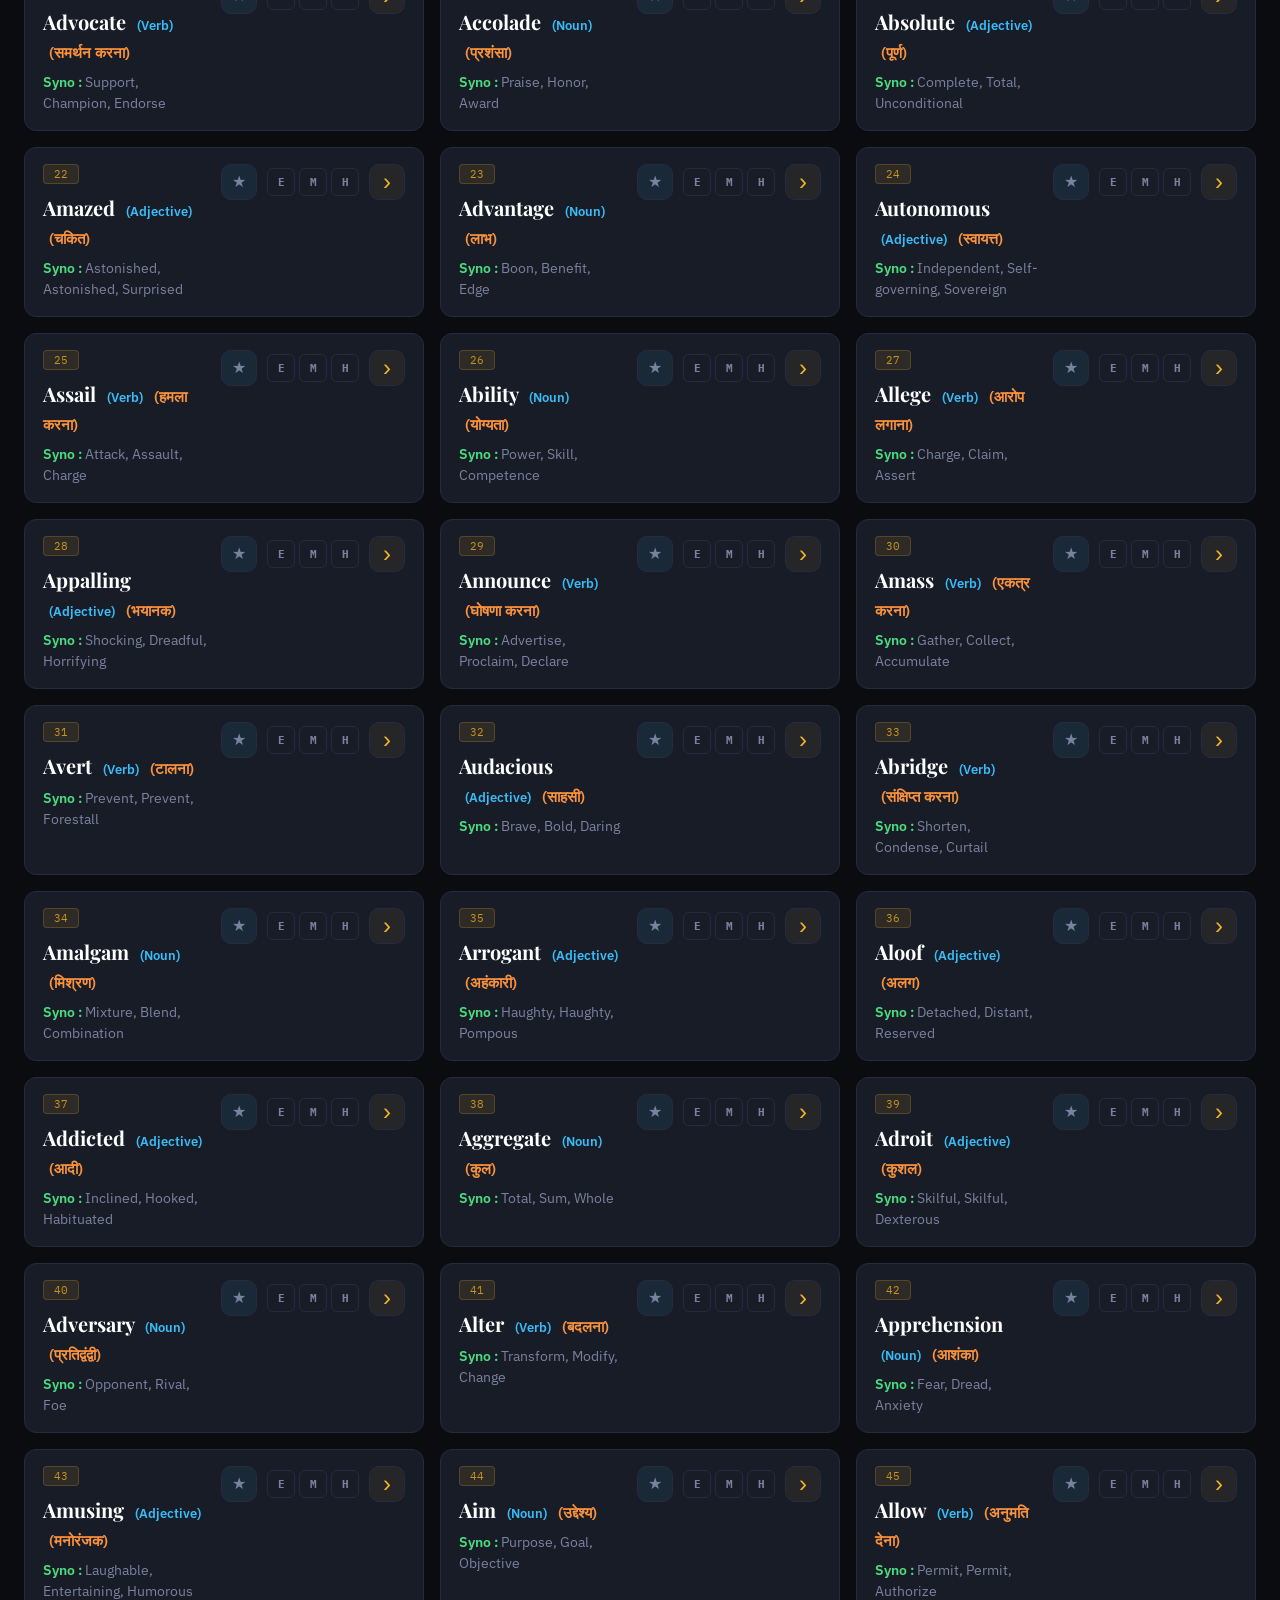
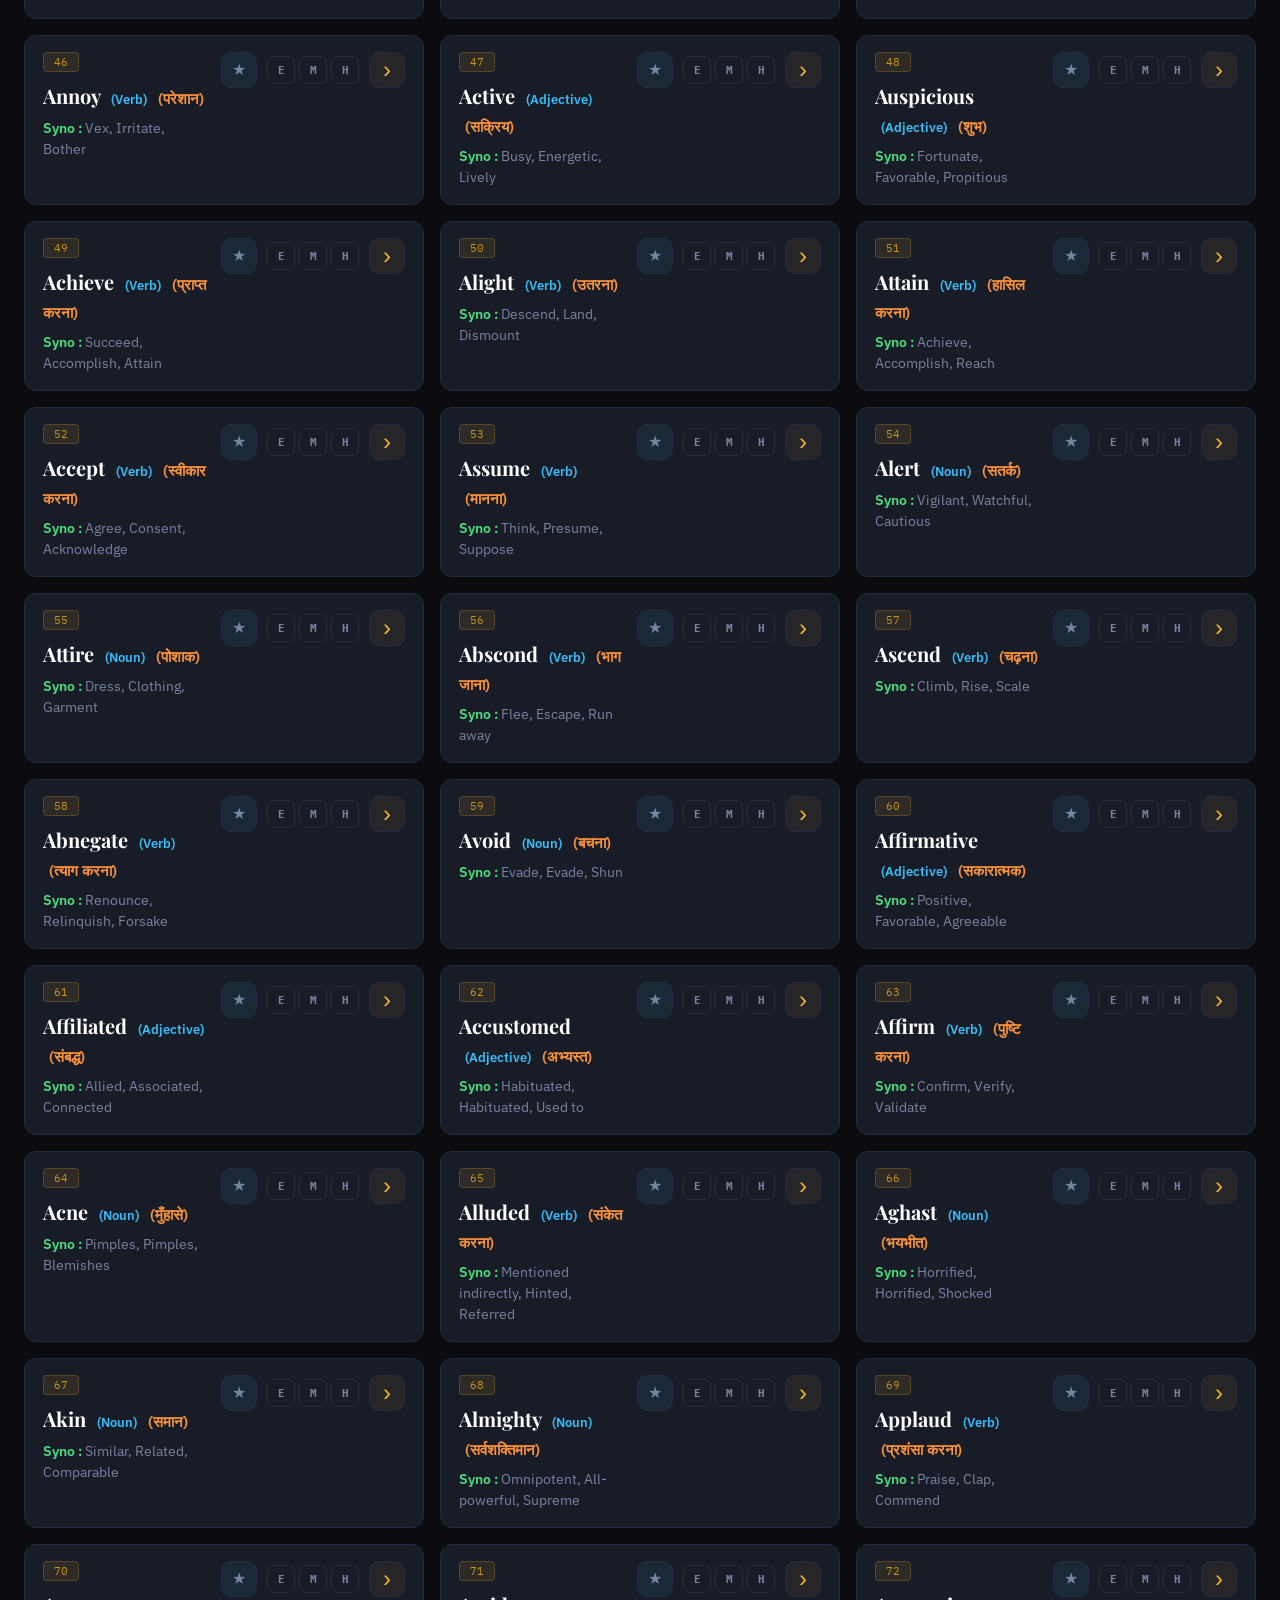
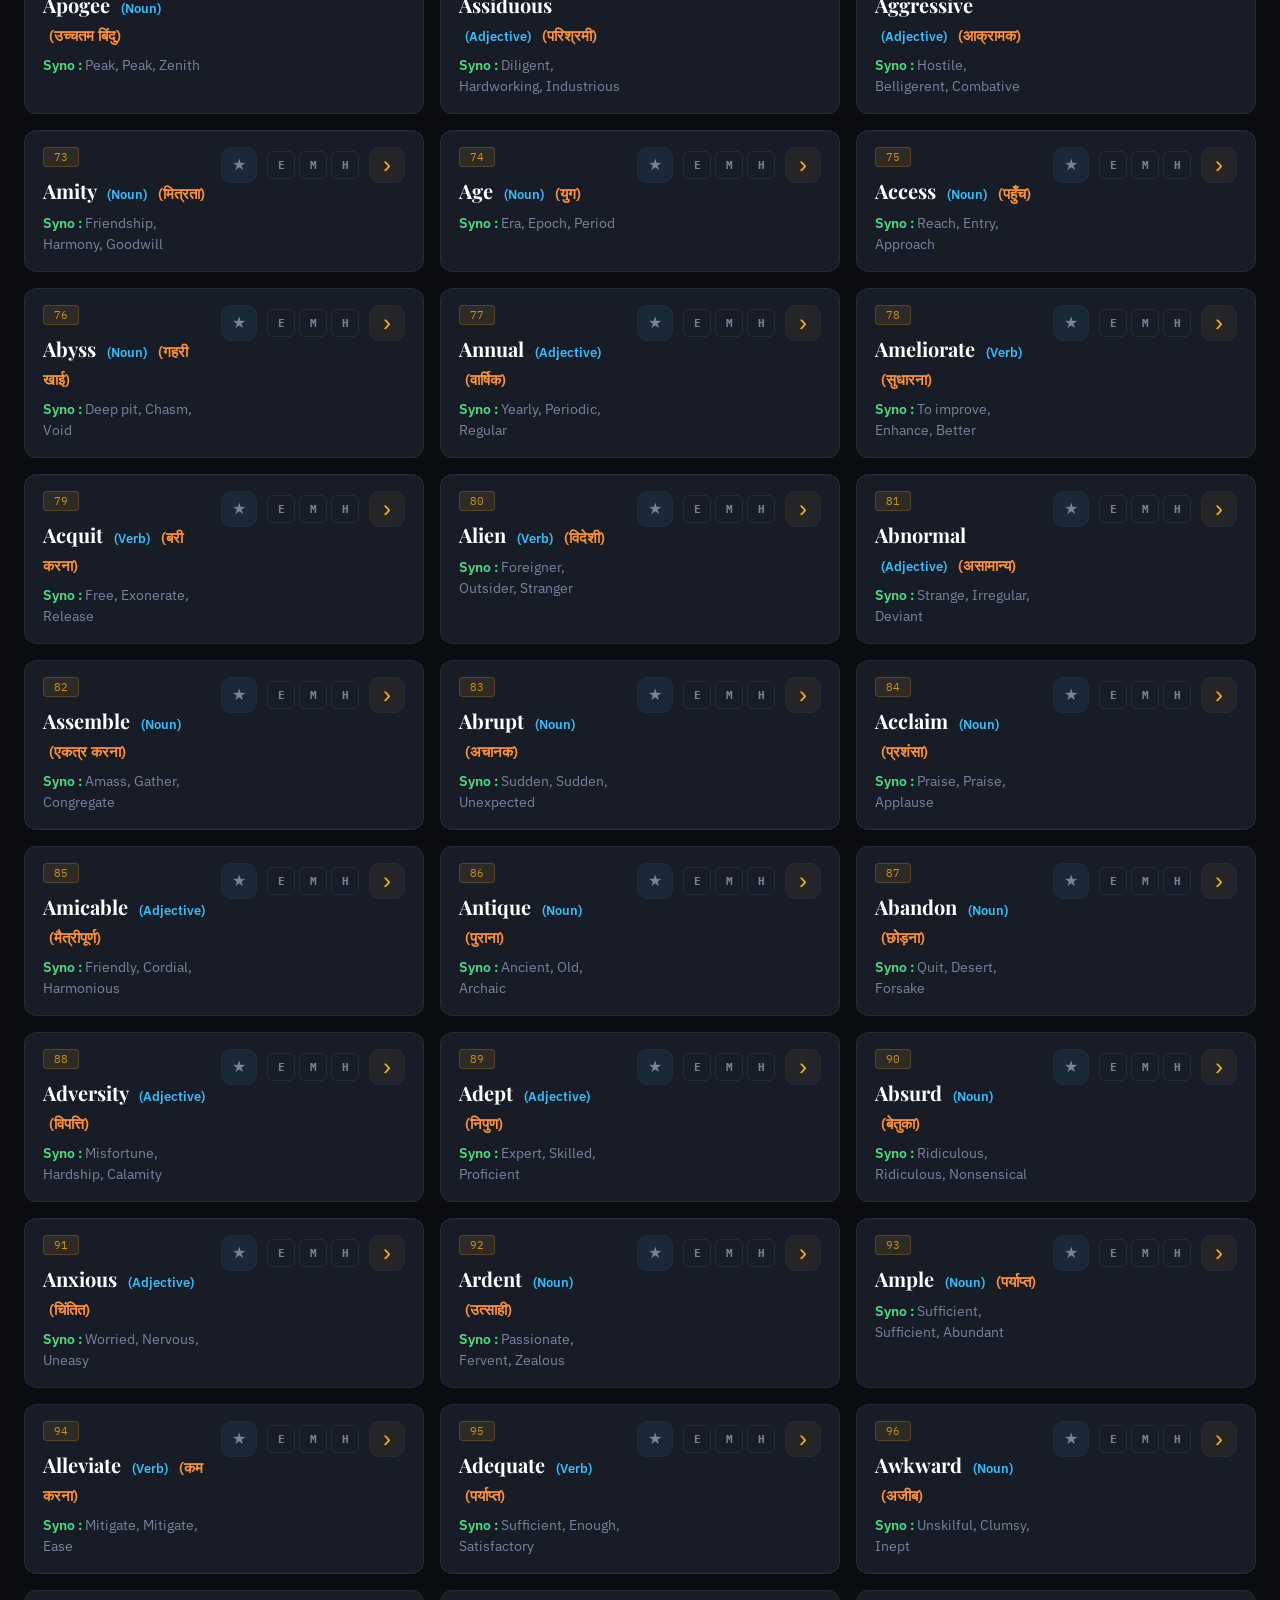
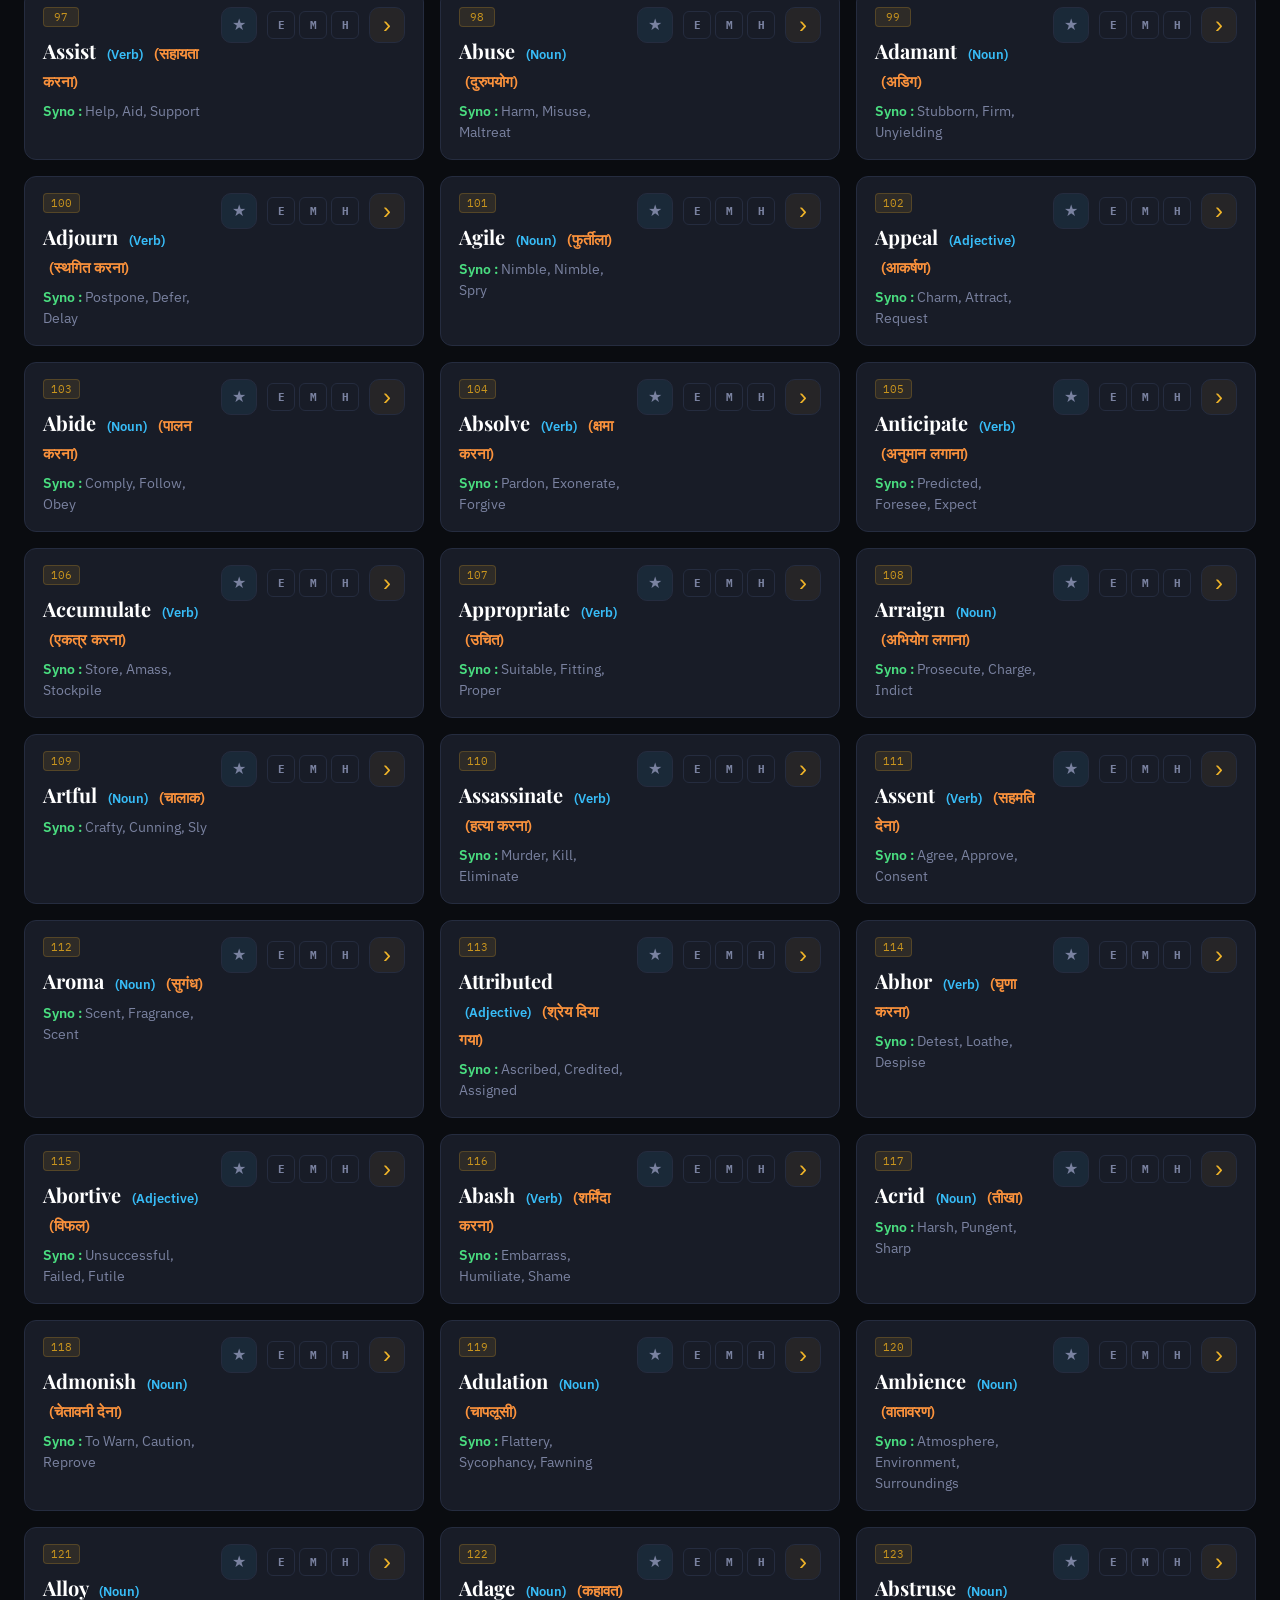
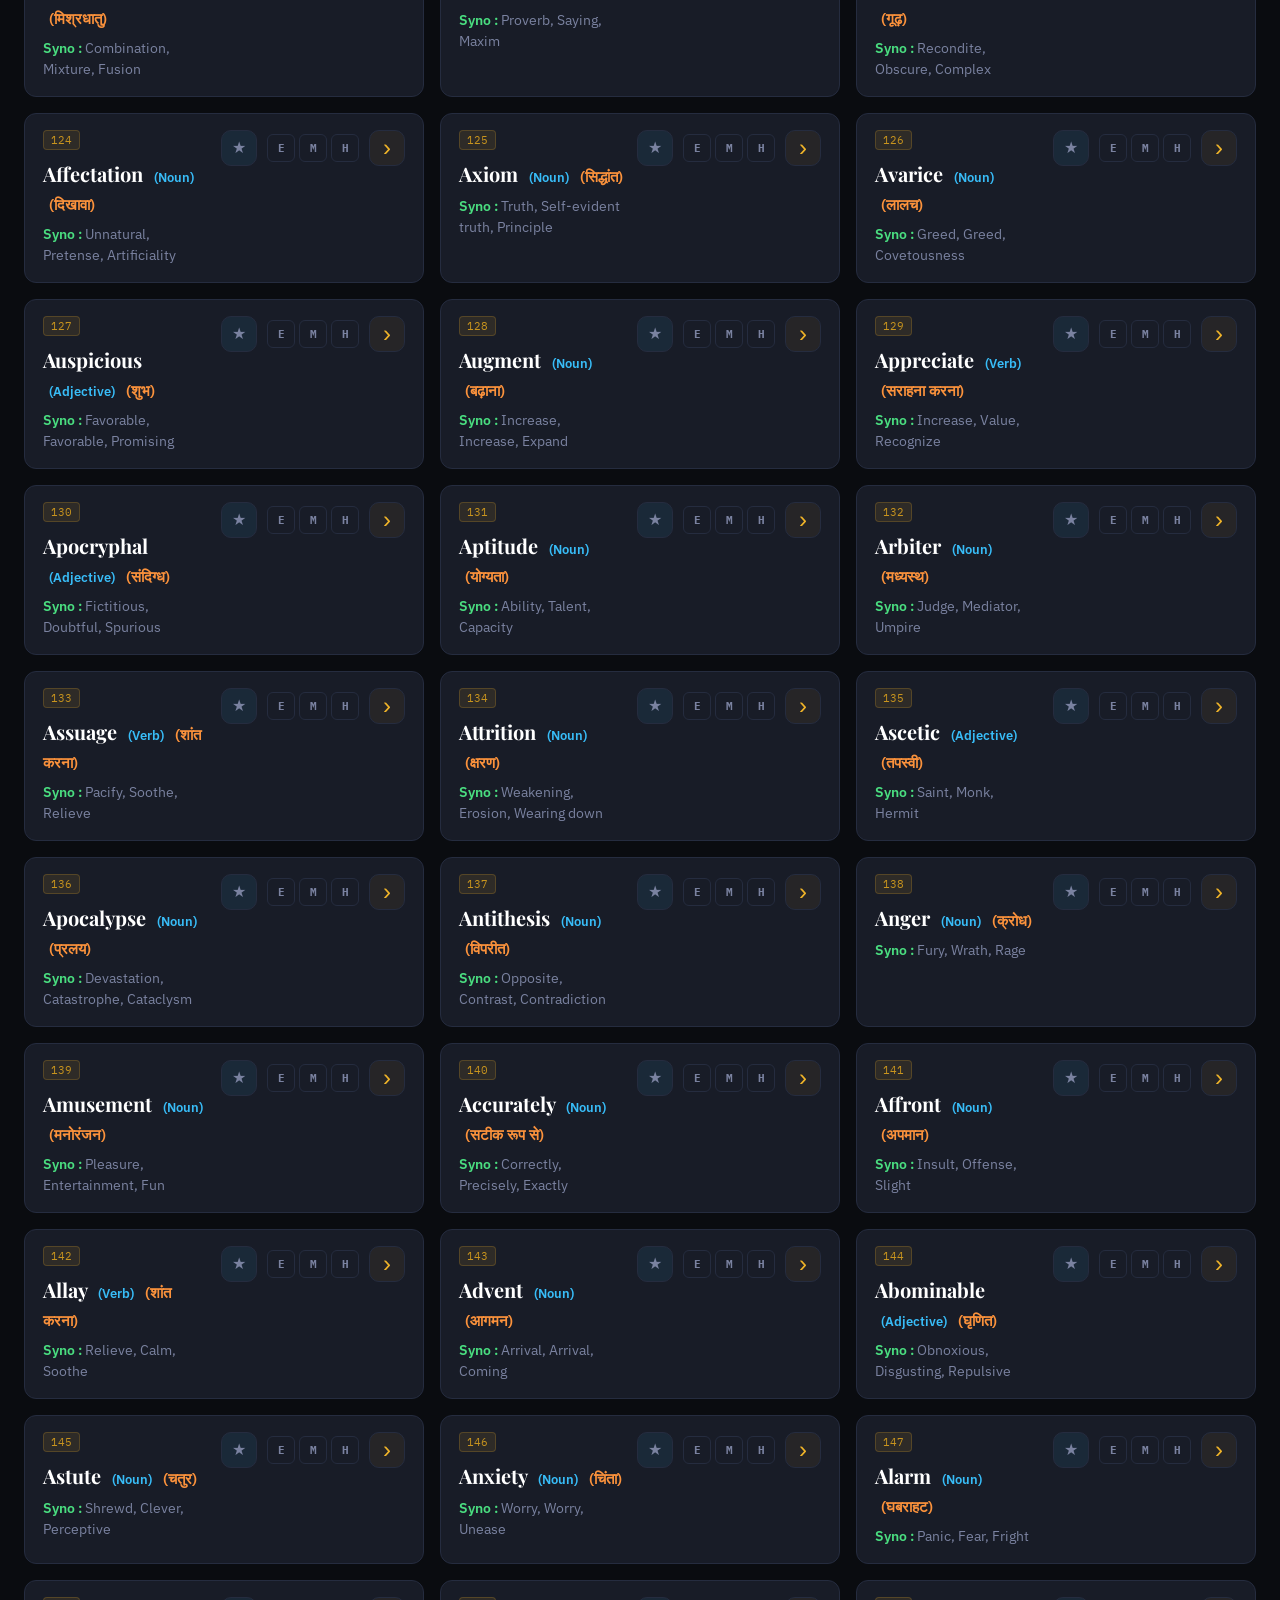
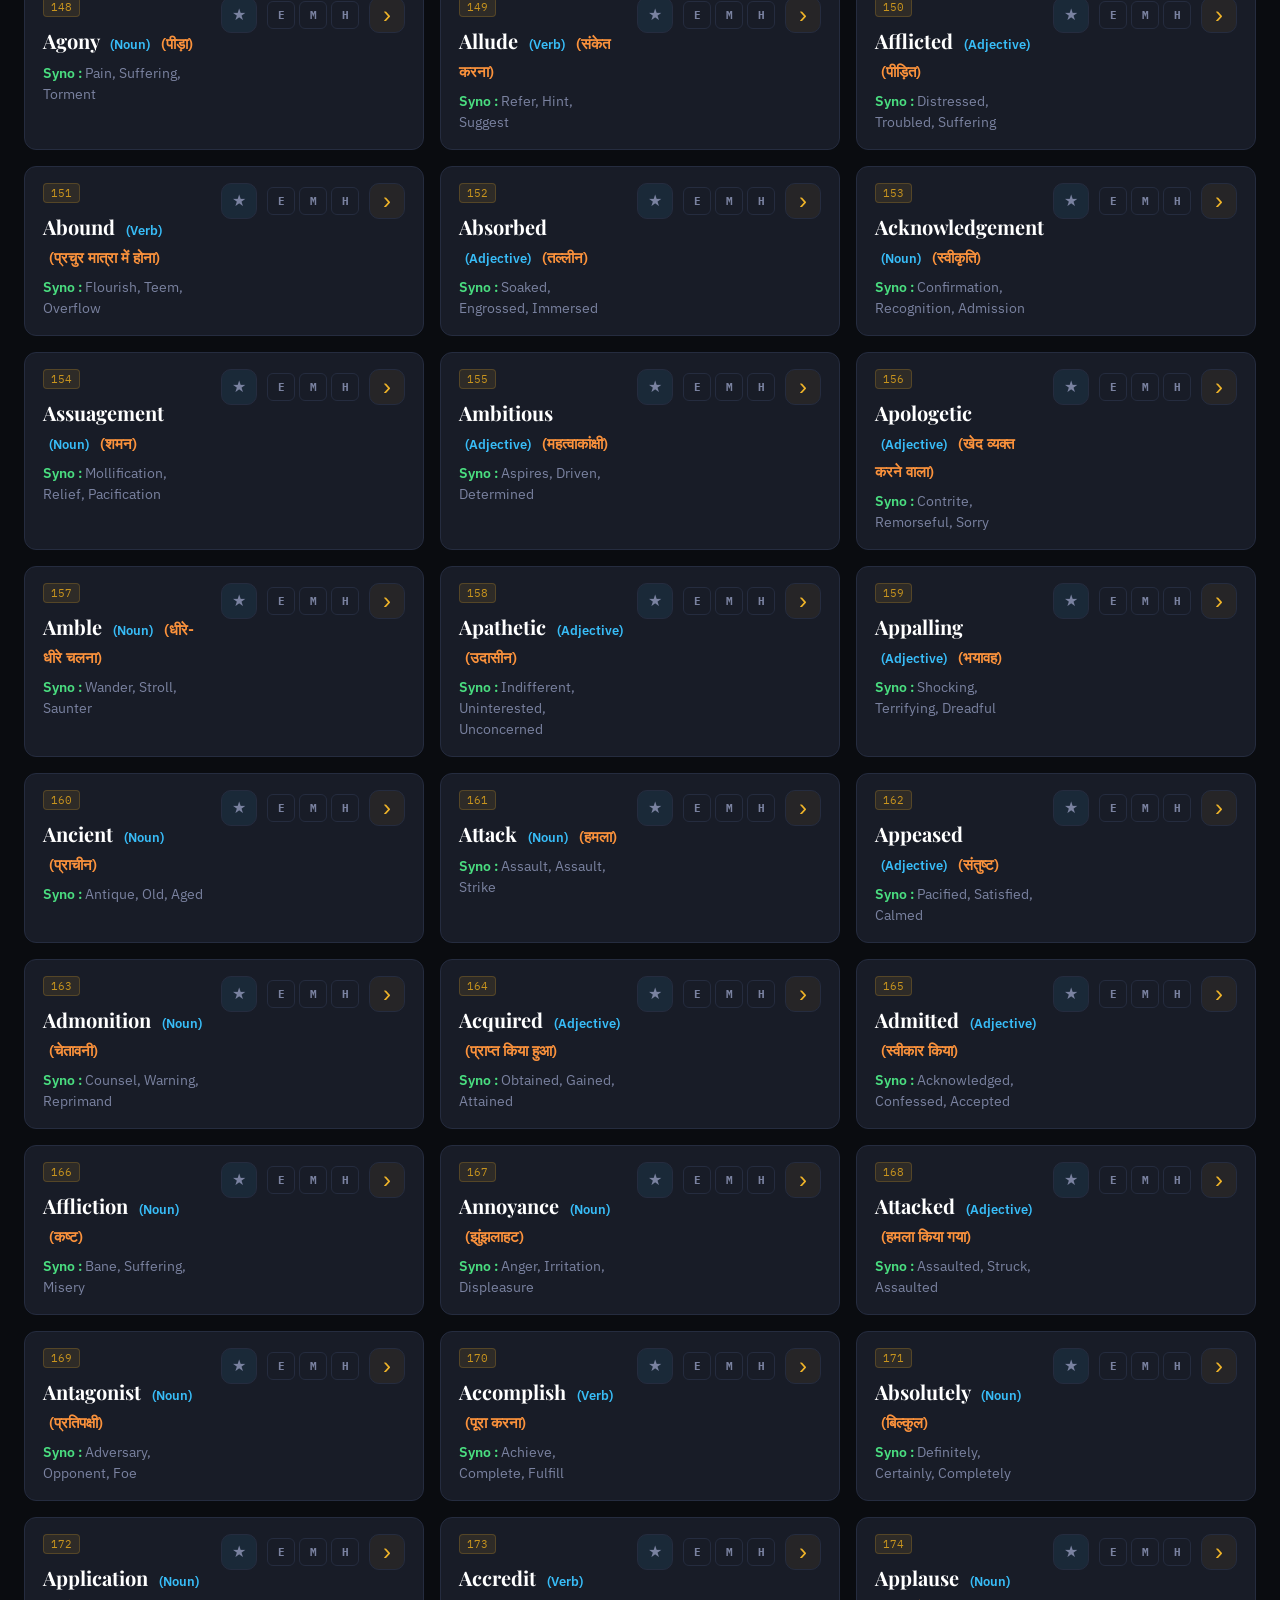
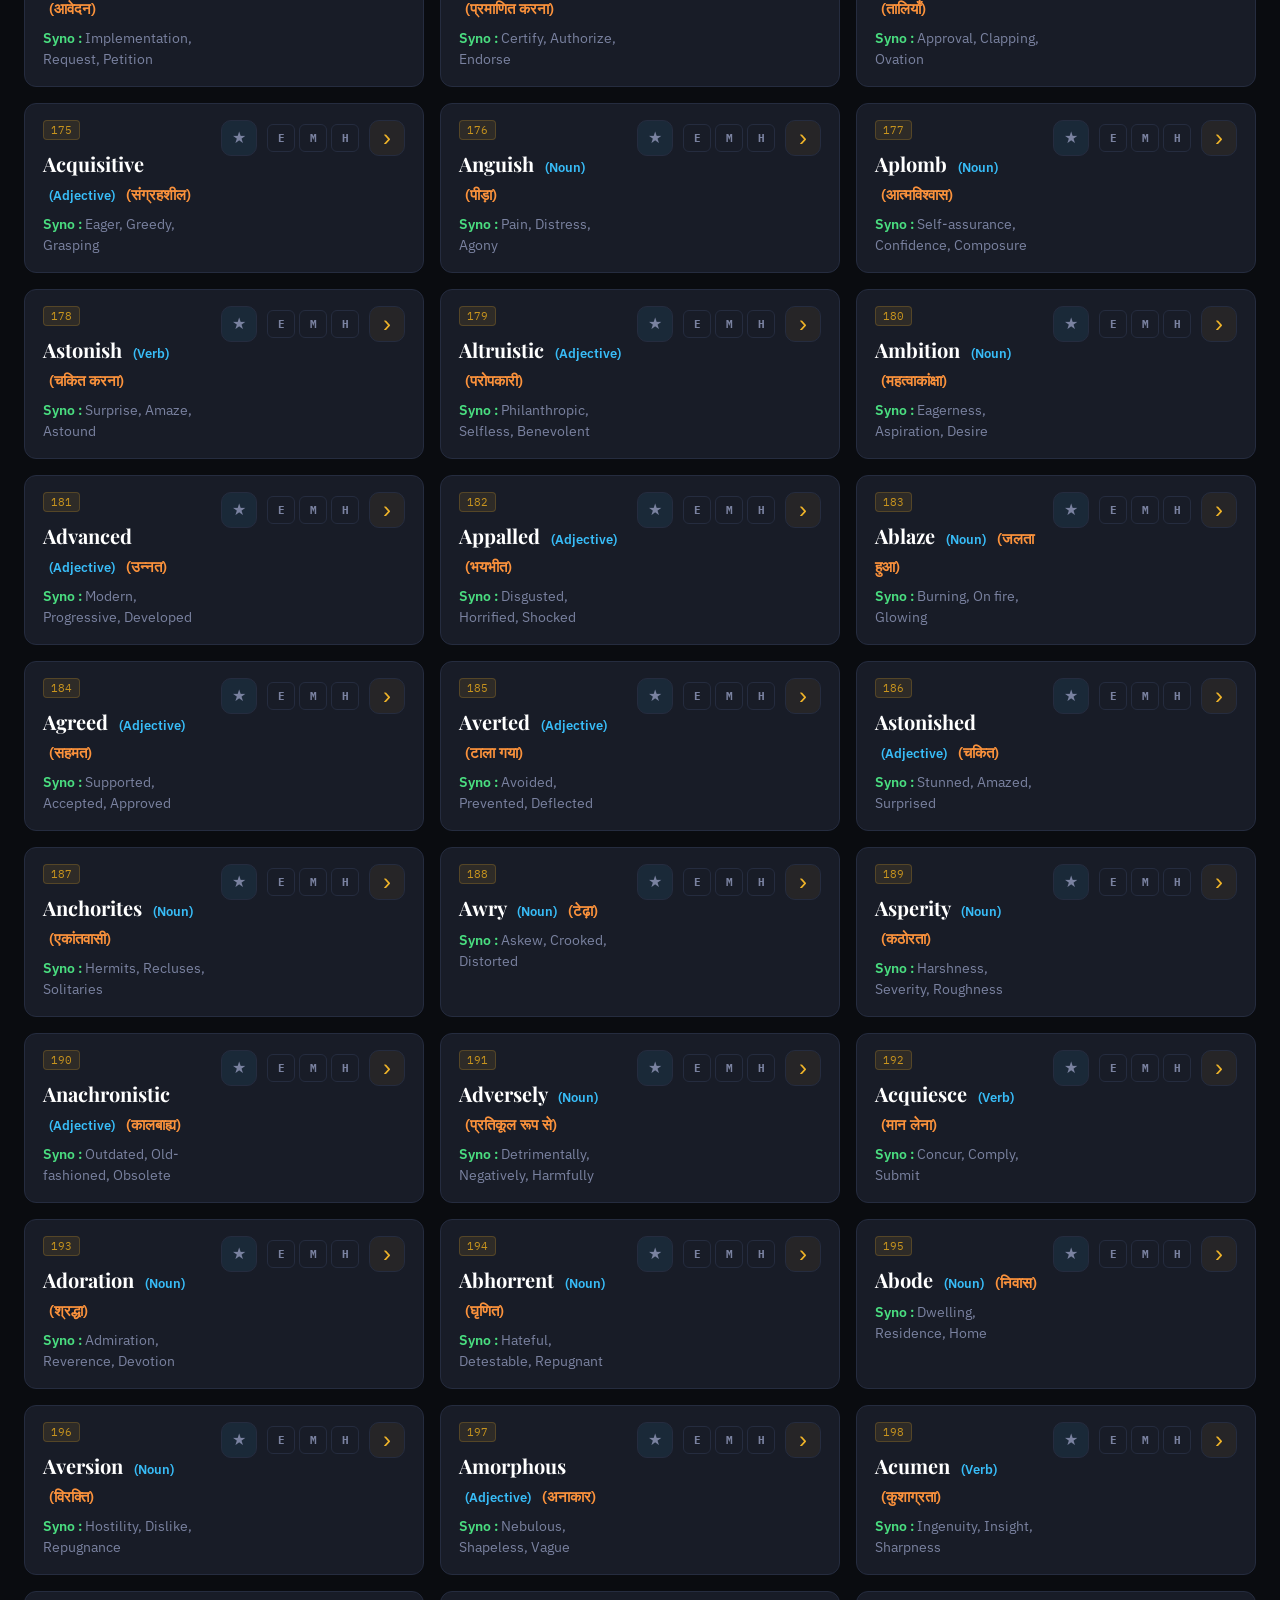
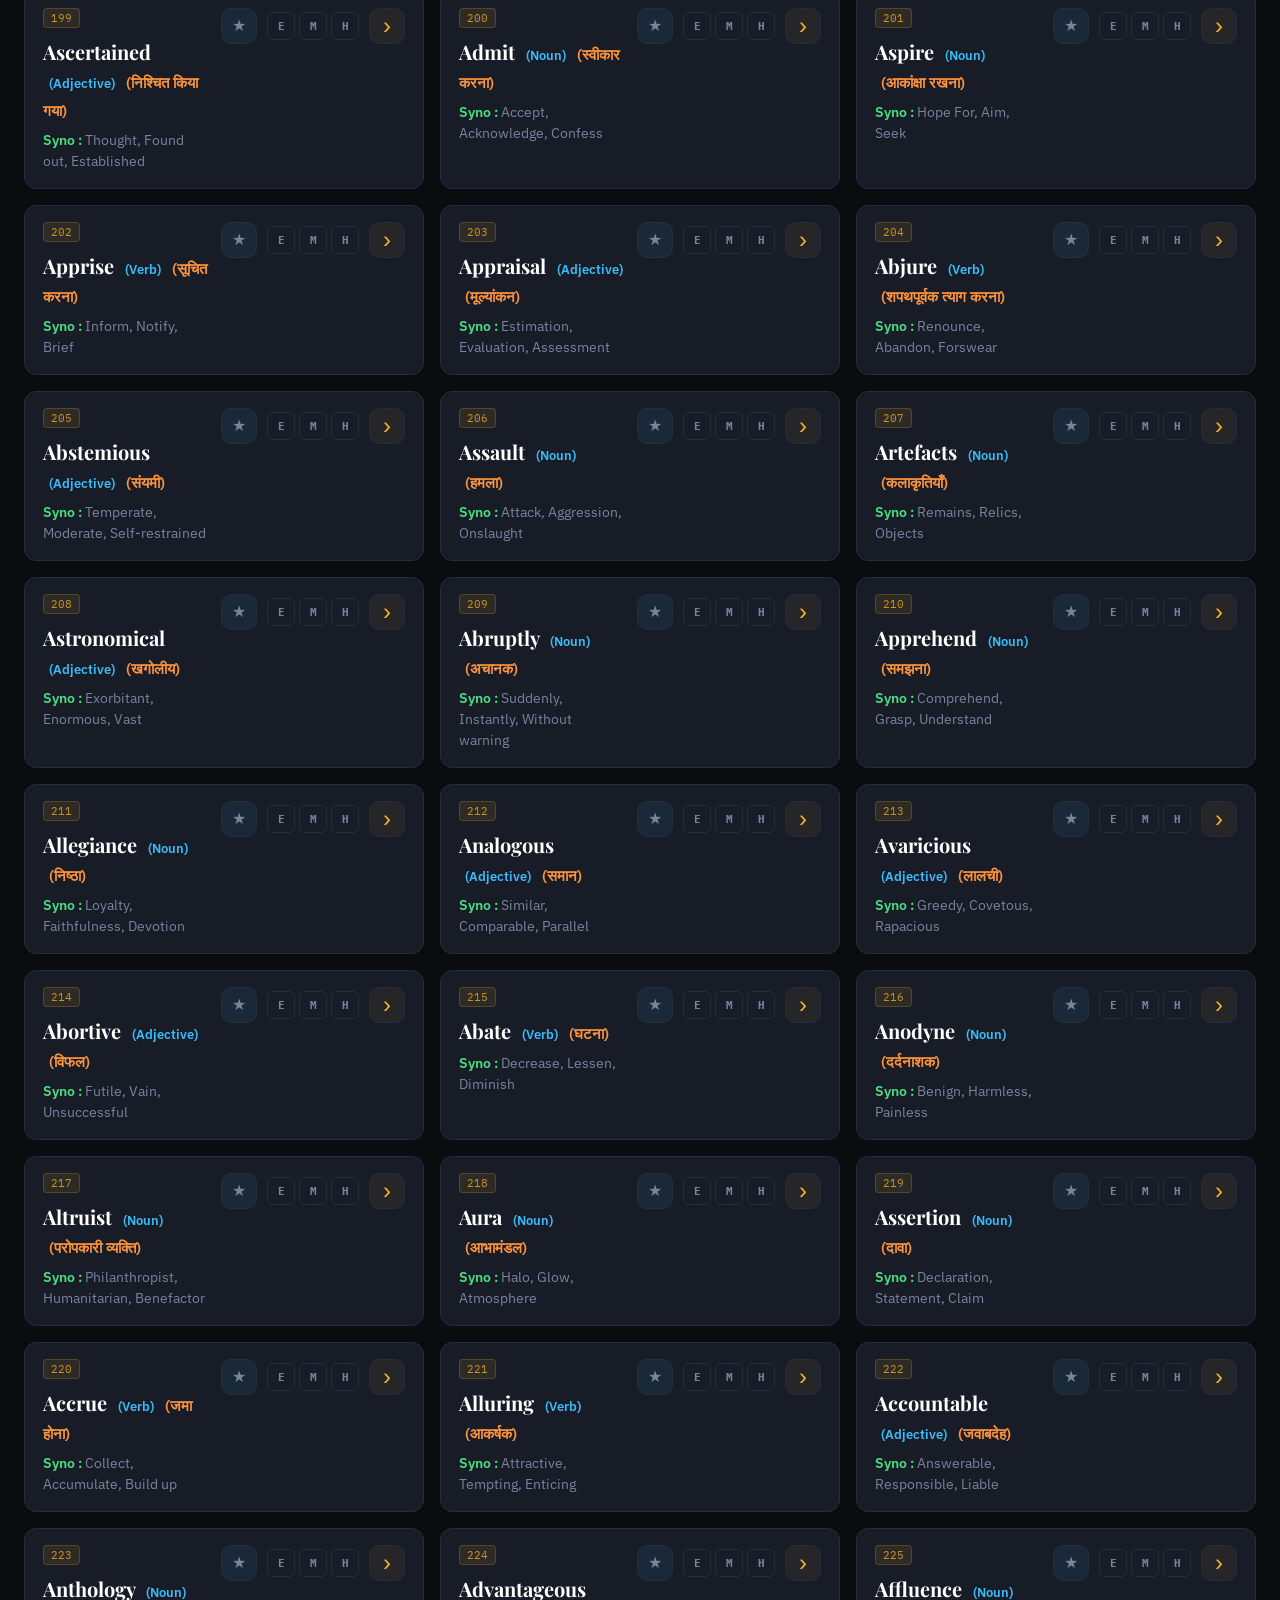
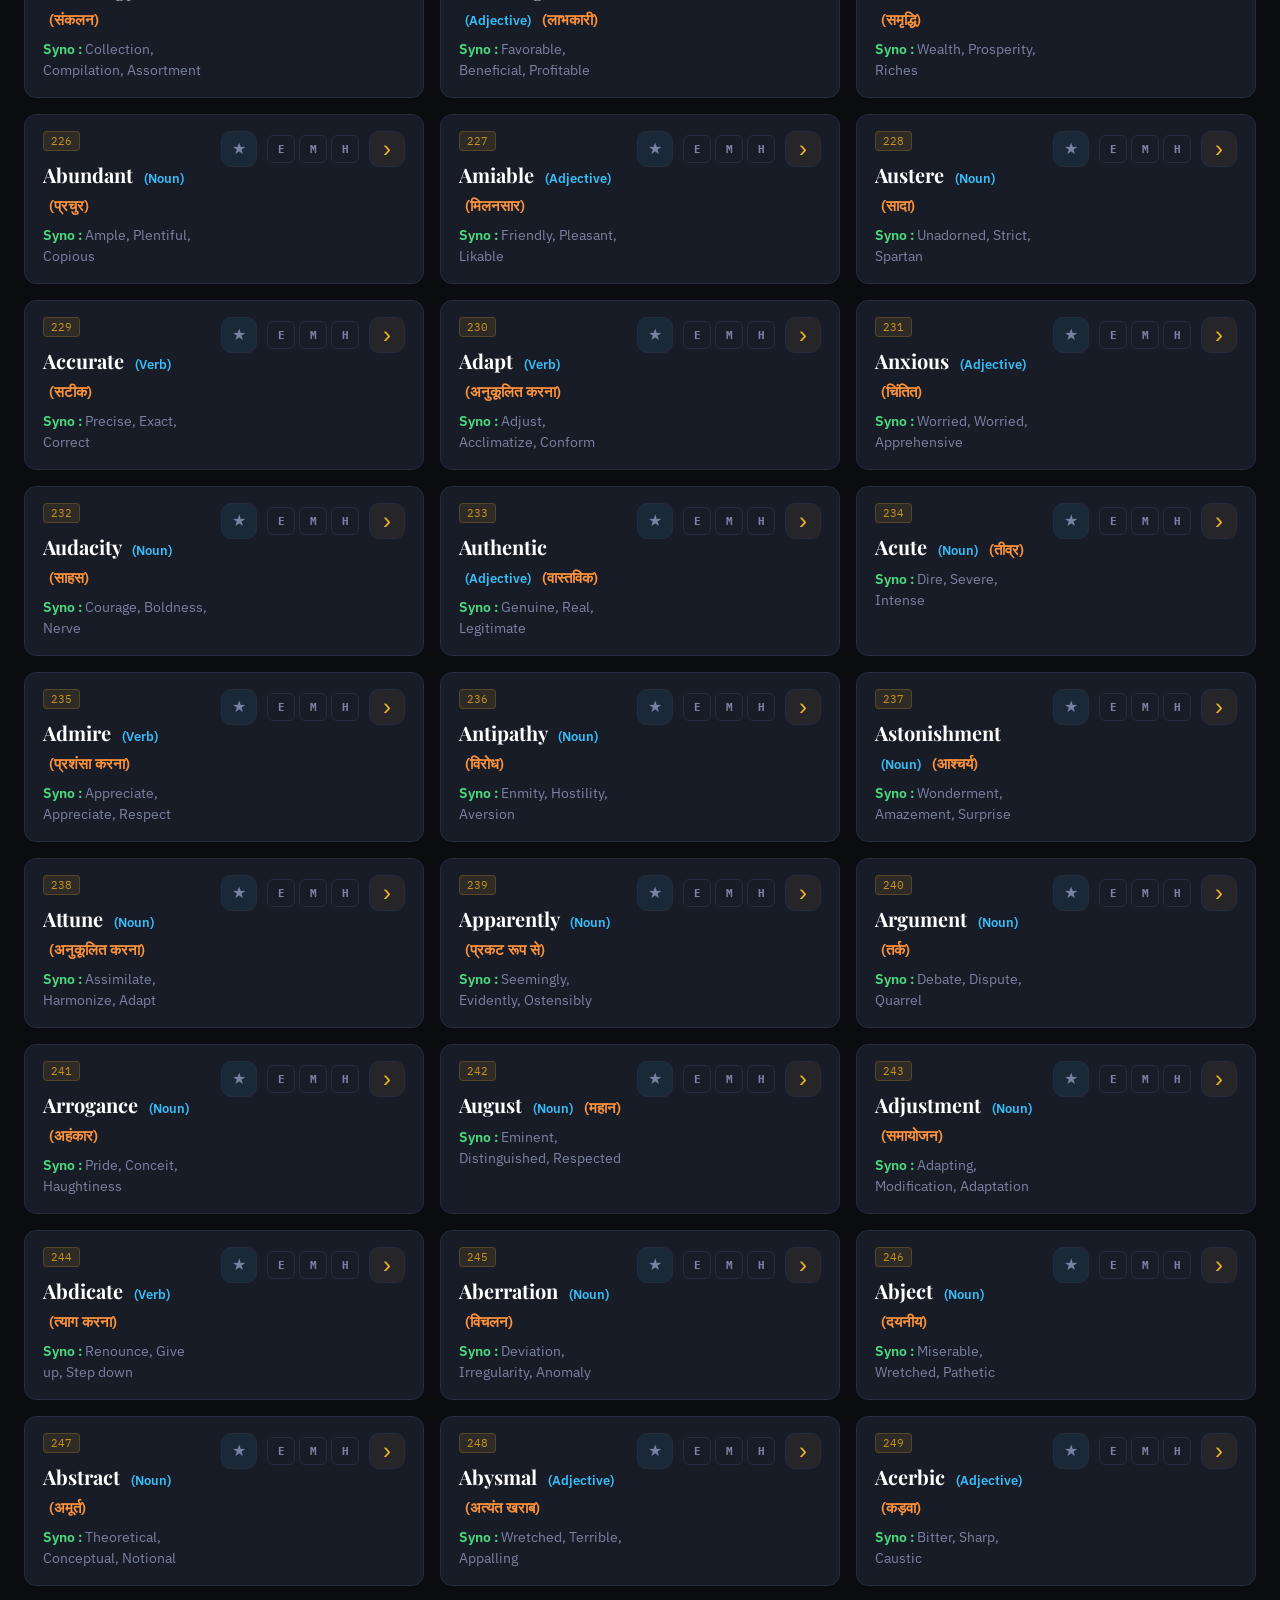
==== commit 0acf4a6c: "make significant change: added quize section, added filter button for easy, medium, hard" ====
--- a/index.html
+++ b/index.html
@@ -7,63 +7,74 @@
     <title>SSC A–Z Vocabulary Series | Complete Reference</title>
   </head>
   <body>
+
+    <!-- HEADER -->
     <header>
       <div class="header-badge">SSC Exams 2026</div>
       <h1>A–Z Vocabulary Series</h1>
-      <p>
-        Complete Reference · Hindi Meanings · SSC-Relevant Synonyms · Previous
-        Year Questions
-      </p>
+      <p>Complete Reference · Hindi Meanings · SSC-Relevant Synonyms · Previous Year Questions</p>
     </header>
 
-    <div class="controls">
+    <!-- SECTION TABS -->
+    <div class="section-tabs" id="sectionTabs">
+      <button class="section-tab active" data-section="vocabs">📖 Vocabulary</button>
+      <button class="section-tab" data-section="syns">🔄 Synonyms & Antonyms</button>
+      <button class="section-tab" data-section="ows">💡 One Word Substitution</button>
+      <button class="section-tab" data-section="idioms">🗣️ Idioms & Phrases</button>
+      <button class="section-tab" data-section="quiz">🧠 Quiz</button>
+    </div>
+
+    <!-- CONTROLS (search, filters) -->
+    <div class="controls" id="controls">
       <div class="search-wrap">
-        <input
-          type="text"
-          id="search"
-          placeholder="Search any word, meaning, or synonym…"
-        />
+        <input type="text" id="search" placeholder="Search any word, meaning, or synonym…" />
+      </div>
+      <div class="difficulty-filters" id="difficultyFilters">
+        <button class="filter-btn active" data-diff="all" onclick="setDifficultyFilter('all', this)">All</button>
+        <button class="filter-btn" data-diff="easy" onclick="setDifficultyFilter('easy', this)">Easy</button>
+        <button class="filter-btn" data-diff="medium" onclick="setDifficultyFilter('medium', this)">Medium</button>
+        <button class="filter-btn" data-diff="hard" onclick="setDifficultyFilter('hard', this)">Hard</button>
       </div>
     </div>
 
-    <!-- todo fixed this section -->
-    <!-- <div class="section-tabs">
-      <button class="section-tab" onclick="switchSection('vocabs', this)">
-        Vocabulary
-      </button>
-
-      <button class="section-tab" onclick="switchSection('ows', this)">
-        OWS
-      </button>
-
-      <button class="section-tab" onclick="switchSection('idioms', this)">
-        Idioms
-      </button>
-    </div> -->
-
+    <!-- ALPHABET FILTER (Vocabulary only) -->
     <div class="alphabet-filter" id="alphabetFilter"></div>
 
+    <!-- MAIN CONTENT GRID (Vocabulary / OWS / Idioms / Syns) -->
     <div class="grid" id="grid"></div>
+
+    <!-- QUIZ SECTION (hidden by default) -->
+    <div id="quizSection" style="display:none;"></div>
 
     <footer>
       <p>
-        Source:
-        <strong
-          >SSC Exams 2026 — A to Z Vocabulary Series by Sanjeev thakur sir
-          (Rojgar with Ankit)</strong
-        >
+        Source: <strong>SSC Exams 2026 — A to Z Vocabulary Series by Sanjeev Thakur Sir (Rojgar with Ankit)</strong>
       </p>
-      <p style="margin-top: 6px">
-        All words sourced from SSC CGL · CHSL · GD · MTS · CPO · Steno previous
-        year papers
-      </p>
+      <p style="margin-top:6px">All words sourced from SSC CGL · CHSL · GD · MTS · CPO · Steno previous year papers</p>
     </footer>
 
-    <script src="js/section-tabs.js"></script>
+    <!-- QUIZ HISTORY MODAL -->
+    <div id="quizHistoryModal" class="modal-overlay" style="display:none;" onclick="closeQuizHistoryModal(event)">
+      <div class="modal-box">
+        <div class="modal-header">
+          <h2>Quiz History</h2>
+          <button class="modal-close" onclick="closeQuizHistoryModal()">✕</button>
+        </div>
+        <div id="quizHistoryContent"></div>
+      </div>
+    </div>
+
+    <!-- JS MODULES (order matters) -->
+    <script src="js/utils.js"></script>
     <script src="js/bookmark.js"></script>
     <script src="js/search.js"></script>
+    <script src="js/difficulty.js"></script>
+    <script src="js/speech.js"></script>
     <script src="js/render.js"></script>
     <script src="js/data-loader.js"></script>
+    <script src="js/section-tabs.js"></script>
+    <script src="js/quiz-engine.js"></script>
+    <script src="js/quiz-ui.js"></script>
     <script src="js/app.js"></script>
   </body>
 </html>
--- a/style.css
+++ b/style.css
@@ -894,3 +894,760 @@
 
   background: rgba(240, 180, 41, 0.08);
 }
+
+/* =====================================================
+   DIFFICULTY SYSTEM
+===================================================== */
+
+.diff-selector {
+  display: flex;
+  gap: 4px;
+}
+
+.diff-btn {
+  width: 28px;
+  height: 28px;
+  border-radius: 6px;
+  border: 1px solid var(--border);
+  background: var(--card);
+  font-size: 11px;
+  font-weight: 700;
+  font-family: 'IBM Plex Mono', monospace;
+  color: var(--muted);
+  cursor: pointer;
+  transition: all 0.2s;
+}
+.diff-btn:hover { border-color: var(--gold); color: var(--gold); }
+.diff-easy-active   { background: rgba(74,222,128,0.15) !important; border-color: #4ade80 !important; color: #4ade80 !important; }
+.diff-medium-active { background: rgba(251,146,60,0.15) !important; border-color: #fb923c !important; color: #fb923c !important; }
+.diff-hard-active   { background: rgba(248,113,113,0.15) !important; border-color: #f87171 !important; color: #f87171 !important; }
+
+.card.diff-easy   { border-left: 3px solid #4ade80; }
+.card.diff-medium { border-left: 3px solid #fb923c; }
+.card.diff-hard   { border-left: 3px solid #f87171; }
+
+.difficulty-filters {
+  display: flex;
+  gap: 8px;
+  align-items: center;
+}
+
+/* =====================================================
+   MEANING BLOCK (exposed in card-body)
+===================================================== */
+
+.meaning-block {
+  background: rgba(56,189,248,0.06);
+  border-left: 3px solid var(--cyan);
+  border-radius: 0 8px 8px 0;
+  padding: 10px 14px;
+}
+.meaning-text {
+  color: var(--text);
+  font-size: 14px;
+  line-height: 1.6;
+}
+
+/* =====================================================
+   SEARCH TOAST
+===================================================== */
+
+.search-toast {
+  position: fixed;
+  bottom: 24px;
+  left: 50%;
+  transform: translateX(-50%);
+  background: var(--card);
+  border: 1px solid var(--border);
+  color: var(--muted);
+  padding: 10px 20px;
+  border-radius: 8px;
+  font-size: 13px;
+  z-index: 9999;
+  animation: fadeIn 0.2s ease;
+}
+
+/* =====================================================
+   MODAL (quiz history)
+===================================================== */
+
+.modal-overlay {
+  position: fixed;
+  inset: 0;
+  background: rgba(0,0,0,0.7);
+  z-index: 10000;
+  display: flex;
+  align-items: center;
+  justify-content: center;
+  padding: 16px;
+}
+.modal-box {
+  background: var(--surface);
+  border: 1px solid var(--border);
+  border-radius: 16px;
+  width: 100%;
+  max-width: 560px;
+  max-height: 80vh;
+  overflow-y: auto;
+  padding: 24px;
+}
+.modal-header {
+  display: flex;
+  justify-content: space-between;
+  align-items: center;
+  margin-bottom: 20px;
+}
+.modal-header h2 {
+  font-family: 'Playfair Display', serif;
+  color: var(--gold);
+  font-size: 20px;
+}
+.modal-close {
+  background: none;
+  border: 1px solid var(--border);
+  color: var(--muted);
+  width: 32px; height: 32px;
+  border-radius: 8px;
+  cursor: pointer;
+  font-size: 14px;
+}
+.modal-close:hover { color: var(--text); border-color: var(--text); }
+
+/* =====================================================
+   QUIZ SECTION WRAPPER
+===================================================== */
+
+#quizSection {
+  max-width: 800px;
+  margin: 0 auto;
+  padding: 24px;
+  min-height: 60vh;
+}
+
+/* =====================================================
+   QUIZ HOME
+===================================================== */
+
+.quiz-home { display: flex; flex-direction: column; align-items: center; gap: 28px; }
+
+.quiz-home-hero { text-align: center; }
+.quiz-hero-icon { font-size: 56px; margin-bottom: 12px; }
+.quiz-home-title {
+  font-family: 'Playfair Display', serif;
+  font-size: 32px; color: var(--gold); margin-bottom: 8px;
+}
+.quiz-home-subtitle { color: var(--muted); font-size: 15px; }
+
+.quiz-home-cards {
+  display: grid;
+  grid-template-columns: repeat(auto-fit, minmax(180px,1fr));
+  gap: 16px;
+  width: 100%;
+}
+.quiz-home-card {
+  background: var(--card);
+  border: 1px solid var(--border);
+  border-radius: 14px;
+  padding: 24px 16px;
+  text-align: center;
+  cursor: pointer;
+  transition: all 0.25s;
+}
+.quiz-home-card:hover {
+  border-color: var(--gold);
+  transform: translateY(-4px);
+  box-shadow: 0 12px 32px rgba(0,0,0,0.3);
+}
+.qhc-icon { font-size: 32px; margin-bottom: 10px; }
+.qhc-title { font-size: 16px; font-weight: 700; color: var(--text); margin-bottom: 6px; }
+.qhc-desc  { font-size: 13px; color: var(--muted); }
+
+.quiz-last-attempt {
+  width: 100%;
+  background: var(--card);
+  border: 1px solid var(--border);
+  border-radius: 12px;
+  padding: 16px 20px;
+}
+.qla-label { font-size: 11px; color: var(--muted); text-transform: uppercase; letter-spacing: 1px; margin-bottom: 8px; }
+.qla-row { display: flex; justify-content: space-between; align-items: center; gap: 12px; flex-wrap: wrap; font-size: 14px; color: var(--text); }
+.qla-score { color: var(--cyan); font-weight: 600; }
+.qla-grade { font-family: 'Playfair Display', serif; font-size: 20px; font-weight: 700; }
+
+/* =====================================================
+   QUIZ CONFIG
+===================================================== */
+
+.quiz-config { display: flex; flex-direction: column; gap: 24px; }
+.quiz-config-header { display: flex; align-items: center; gap: 16px; margin-bottom: 4px; }
+.quiz-config-header h2 { font-family: 'Playfair Display', serif; color: var(--gold); font-size: 22px; }
+
+.quiz-back-btn {
+  background: var(--card);
+  border: 1px solid var(--border);
+  color: var(--muted);
+  padding: 8px 14px;
+  border-radius: 8px;
+  cursor: pointer;
+  font-size: 13px;
+  transition: all 0.2s;
+}
+.quiz-back-btn:hover { border-color: var(--gold); color: var(--gold); }
+
+.config-group {
+  background: var(--card);
+  border: 1px solid var(--border);
+  border-radius: 12px;
+  padding: 18px 20px;
+  display: flex;
+  flex-direction: column;
+  gap: 12px;
+}
+.config-label {
+  font-size: 13px; font-weight: 700;
+  color: var(--gold);
+  font-family: 'IBM Plex Mono', monospace;
+  letter-spacing: 0.5px;
+}
+
+.config-select {
+  background: var(--surface);
+  border: 1px solid var(--border);
+  color: var(--text);
+  padding: 10px 14px;
+  border-radius: 8px;
+  font-family: 'IBM Plex Sans', sans-serif;
+  font-size: 14px;
+  outline: none;
+  cursor: pointer;
+  max-width: 260px;
+}
+.config-select:focus { border-color: var(--gold); }
+
+.config-radio-group { display: flex; flex-wrap: wrap; gap: 10px; }
+.config-radio {
+  display: flex;
+  align-items: center;
+  gap: 8px;
+  background: var(--surface);
+  border: 1px solid var(--border);
+  border-radius: 8px;
+  padding: 8px 14px;
+  cursor: pointer;
+  font-size: 13px;
+  color: var(--muted);
+  transition: all 0.2s;
+}
+.config-radio input { display: none; }
+.config-radio:hover,
+.config-radio.active-radio { border-color: var(--gold); color: var(--gold); background: rgba(240,180,41,0.08); }
+
+.config-checks { display: flex; flex-direction: column; gap: 8px; }
+.config-check {
+  display: flex;
+  align-items: center;
+  gap: 10px;
+  font-size: 14px;
+  color: var(--text);
+  cursor: pointer;
+}
+.config-check input[type=checkbox] {
+  accent-color: var(--gold);
+  width: 16px; height: 16px;
+  cursor: pointer;
+}
+
+.config-letter-controls { display: flex; gap: 10px; }
+.cfg-letter-ctrl-btn {
+  background: var(--surface);
+  border: 1px solid var(--border);
+  color: var(--muted);
+  padding: 6px 14px;
+  border-radius: 6px;
+  font-size: 12px;
+  cursor: pointer;
+  transition: all 0.2s;
+}
+.cfg-letter-ctrl-btn:hover { border-color: var(--gold); color: var(--gold); }
+
+.config-letters {
+  display: flex;
+  flex-wrap: wrap;
+  gap: 8px;
+}
+.config-letter-btn {
+  display: flex;
+  align-items: center;
+  gap: 5px;
+  background: var(--surface);
+  border: 1px solid var(--border);
+  border-radius: 6px;
+  padding: 6px 10px;
+  font-size: 13px;
+  font-weight: 700;
+  color: var(--muted);
+  cursor: pointer;
+  transition: all 0.2s;
+}
+.config-letter-btn:has(input:checked) {
+  border-color: var(--gold);
+  color: var(--gold);
+  background: rgba(240,180,41,0.08);
+}
+.config-letter-btn input { display: none; }
+
+/* Toggle */
+.config-toggle {
+  display: flex;
+  align-items: center;
+  gap: 12px;
+  cursor: pointer;
+}
+.config-toggle input { display: none; }
+.toggle-track {
+  width: 44px; height: 24px;
+  background: var(--border);
+  border-radius: 999px;
+  position: relative;
+  transition: background 0.25s;
+}
+.config-toggle input:checked + .toggle-track { background: var(--gold); }
+.toggle-thumb {
+  width: 18px; height: 18px;
+  background: #fff;
+  border-radius: 50%;
+  position: absolute;
+  top: 3px; left: 3px;
+  transition: transform 0.25s;
+  box-shadow: 0 1px 4px rgba(0,0,0,0.3);
+}
+.config-toggle input:checked + .toggle-track .toggle-thumb { transform: translateX(20px); }
+.toggle-label { font-size: 13px; color: var(--text); }
+
+.quiz-start-btn {
+  background: linear-gradient(135deg, var(--gold), var(--gold-dim));
+  color: #0a0c10;
+  border: none;
+  padding: 14px 32px;
+  border-radius: 10px;
+  font-size: 16px;
+  font-weight: 700;
+  cursor: pointer;
+  transition: all 0.25s;
+  font-family: 'IBM Plex Sans', sans-serif;
+  align-self: flex-start;
+}
+.quiz-start-btn:hover { opacity: 0.9; transform: translateY(-2px); box-shadow: 0 8px 24px rgba(240,180,41,0.3); }
+
+.quiz-secondary-btn {
+  background: var(--card);
+  border: 1px solid var(--border);
+  color: var(--text);
+  padding: 12px 24px;
+  border-radius: 10px;
+  font-size: 14px;
+  font-weight: 600;
+  cursor: pointer;
+  transition: all 0.2s;
+  font-family: 'IBM Plex Sans', sans-serif;
+}
+.quiz-secondary-btn:hover { border-color: var(--gold); color: var(--gold); }
+
+/* =====================================================
+   QUIZ LOADING
+===================================================== */
+
+.quiz-loading {
+  display: flex;
+  flex-direction: column;
+  align-items: center;
+  justify-content: center;
+  min-height: 300px;
+  gap: 16px;
+  color: var(--muted);
+}
+.quiz-spinner {
+  width: 40px; height: 40px;
+  border: 3px solid var(--border);
+  border-top-color: var(--gold);
+  border-radius: 50%;
+  animation: spin 0.8s linear infinite;
+}
+@keyframes spin { to { transform: rotate(360deg); } }
+
+/* =====================================================
+   QUIZ ACTIVE
+===================================================== */
+
+.quiz-active { display: flex; flex-direction: column; gap: 0; }
+
+.quiz-status-bar {
+  display: flex;
+  align-items: center;
+  justify-content: space-between;
+  gap: 12px;
+  margin-bottom: 8px;
+  flex-wrap: wrap;
+}
+.quiz-status-center { display: flex; align-items: center; gap: 12px; }
+.quiz-q-num { font-size: 14px; color: var(--muted); font-family: 'IBM Plex Mono', monospace; }
+.quiz-score-badge {
+  background: rgba(240,180,41,0.12);
+  border: 1px solid rgba(240,180,41,0.3);
+  color: var(--gold);
+  padding: 4px 12px;
+  border-radius: 999px;
+  font-size: 13px;
+  font-weight: 700;
+  font-family: 'IBM Plex Mono', monospace;
+}
+.quiz-type-tag {
+  background: var(--card);
+  border: 1px solid var(--border);
+  color: var(--cyan);
+  padding: 4px 12px;
+  border-radius: 999px;
+  font-size: 12px;
+  font-family: 'IBM Plex Mono', monospace;
+}
+.quiz-quit-btn {
+  background: none;
+  border: 1px solid var(--border);
+  color: var(--muted);
+  padding: 6px 12px;
+  border-radius: 8px;
+  font-size: 12px;
+  cursor: pointer;
+  transition: all 0.2s;
+}
+.quiz-quit-btn:hover { border-color: var(--red); color: var(--red); }
+
+.quiz-progress-wrap {
+  width: 100%;
+  height: 5px;
+  background: var(--border);
+  border-radius: 999px;
+  overflow: hidden;
+  margin-bottom: 20px;
+}
+.quiz-progress-bar {
+  height: 100%;
+  background: linear-gradient(90deg, var(--gold), var(--gold-dim));
+  border-radius: 999px;
+  transition: width 0.4s ease;
+  min-width: 4px;
+}
+
+.quiz-card {
+  background: var(--card);
+  border: 1px solid var(--border);
+  border-radius: 16px;
+  padding: 28px 24px;
+  display: flex;
+  flex-direction: column;
+  gap: 20px;
+}
+
+.quiz-letter-tag {
+  display: inline-block;
+  background: rgba(240,180,41,0.1);
+  border: 1px solid rgba(240,180,41,0.25);
+  color: var(--gold);
+  font-family: 'IBM Plex Mono', monospace;
+  font-size: 11px;
+  font-weight: 700;
+  letter-spacing: 2px;
+  padding: 3px 10px;
+  border-radius: 4px;
+  width: fit-content;
+}
+
+.quiz-question {
+  font-family: 'Playfair Display', serif;
+  font-size: 22px;
+  color: var(--text);
+  line-height: 1.5;
+}
+.quiz-blank-sentence {
+  display: block;
+  margin-top: 12px;
+  font-size: 18px;
+  color: var(--cyan);
+  font-style: italic;
+  font-family: 'IBM Plex Sans', sans-serif;
+}
+
+.quiz-options {
+  display: flex;
+  flex-direction: column;
+  gap: 10px;
+}
+.quiz-option {
+  display: flex;
+  align-items: center;
+  gap: 14px;
+  background: var(--surface);
+  border: 1px solid var(--border);
+  border-radius: 10px;
+  padding: 14px 18px;
+  cursor: pointer;
+  text-align: left;
+  color: var(--text);
+  font-size: 15px;
+  font-family: 'IBM Plex Sans', sans-serif;
+  transition: all 0.2s;
+  width: 100%;
+}
+.quiz-option:hover:not(:disabled) {
+  border-color: var(--gold);
+  background: rgba(240,180,41,0.06);
+}
+.quiz-option:disabled { cursor: default; }
+.quiz-option.correct {
+  border-color: var(--green) !important;
+  background: rgba(74,222,128,0.1) !important;
+  color: var(--green);
+}
+.quiz-option.wrong {
+  border-color: var(--red) !important;
+  background: rgba(248,113,113,0.1) !important;
+  color: var(--red);
+}
+.quiz-opt-letter {
+  width: 30px; height: 30px;
+  border-radius: 8px;
+  background: var(--card);
+  display: flex;
+  align-items: center;
+  justify-content: center;
+  font-family: 'IBM Plex Mono', monospace;
+  font-size: 13px;
+  font-weight: 700;
+  flex-shrink: 0;
+  border: 1px solid var(--border);
+}
+.quiz-opt-text { flex: 1; }
+
+.quiz-feedback { display: flex; flex-direction: column; gap: 12px; margin-top: 4px; }
+.quiz-fb-result {
+  font-size: 20px;
+  font-weight: 700;
+  font-family: 'Playfair Display', serif;
+  padding: 10px 0;
+}
+.quiz-fb-correct { color: var(--green); }
+.quiz-fb-wrong   { color: var(--red);   }
+
+.quiz-explanation {
+  background: var(--surface);
+  border: 1px solid var(--border);
+  border-radius: 10px;
+  padding: 14px 16px;
+  display: flex;
+  flex-direction: column;
+  gap: 8px;
+}
+.qexp-row { font-size: 14px; color: var(--text); line-height: 1.6; }
+.qexp-label {
+  font-family: 'IBM Plex Mono', monospace;
+  font-size: 11px;
+  color: var(--muted);
+  text-transform: uppercase;
+  letter-spacing: 1px;
+  display: inline-block;
+  margin-right: 6px;
+}
+
+.quiz-next-btn {
+  background: var(--gold);
+  color: #0a0c10;
+  border: none;
+  padding: 12px 28px;
+  border-radius: 10px;
+  font-size: 15px;
+  font-weight: 700;
+  cursor: pointer;
+  transition: all 0.2s;
+  font-family: 'IBM Plex Sans', sans-serif;
+  align-self: flex-start;
+}
+.quiz-next-btn:hover { opacity: 0.9; transform: translateY(-1px); }
+
+/* =====================================================
+   QUIZ RESULT
+===================================================== */
+
+.quiz-result {
+  display: flex;
+  flex-direction: column;
+  align-items: center;
+  gap: 24px;
+  text-align: center;
+}
+.result-header { }
+.result-title {
+  font-family: 'Playfair Display', serif;
+  font-size: 28px;
+  color: var(--gold);
+}
+
+.result-ring-wrap {
+  position: relative;
+  width: 130px; height: 130px;
+}
+.result-ring-inner {
+  position: absolute;
+  inset: 0;
+  display: flex;
+  flex-direction: column;
+  align-items: center;
+  justify-content: center;
+}
+.result-pct {
+  font-family: 'Playfair Display', serif;
+  font-size: 28px;
+  font-weight: 700;
+}
+.result-grade {
+  font-family: 'IBM Plex Mono', monospace;
+  font-size: 16px;
+  font-weight: 700;
+}
+
+.result-stats {
+  display: flex;
+  gap: 20px;
+  flex-wrap: wrap;
+  justify-content: center;
+}
+.result-stat {
+  background: var(--card);
+  border: 1px solid var(--border);
+  border-radius: 12px;
+  padding: 16px 24px;
+  min-width: 90px;
+}
+.rs-num {
+  font-family: 'Playfair Display', serif;
+  font-size: 32px;
+  font-weight: 700;
+  color: var(--text);
+}
+.rs-label { font-size: 12px; color: var(--muted); text-transform: uppercase; letter-spacing: 1px; }
+.rs-correct .rs-num { color: var(--green); }
+.rs-wrong   .rs-num { color: var(--red);   }
+
+.result-grade-label { font-size: 18px; font-weight: 700; }
+
+.result-weak {
+  width: 100%;
+  background: var(--card);
+  border: 1px solid var(--border);
+  border-radius: 12px;
+  padding: 16px 20px;
+  text-align: left;
+}
+.weak-title { font-size: 14px; font-weight: 600; color: var(--text); margin-bottom: 10px; }
+.weak-row { display: flex; align-items: center; gap: 8px; flex-wrap: wrap; margin-top: 8px; }
+.weak-label { font-size: 12px; color: var(--muted); font-family: 'IBM Plex Mono', monospace; }
+.weak-tag {
+  background: rgba(248,113,113,0.12);
+  border: 1px solid rgba(248,113,113,0.25);
+  color: var(--red);
+  padding: 3px 10px;
+  border-radius: 4px;
+  font-size: 12px;
+  font-family: 'IBM Plex Mono', monospace;
+}
+
+.result-actions {
+  display: flex;
+  gap: 12px;
+  flex-wrap: wrap;
+  justify-content: center;
+}
+
+/* =====================================================
+   REVIEW MODE
+===================================================== */
+
+.quiz-review { display: flex; flex-direction: column; gap: 20px; }
+
+.review-list { display: flex; flex-direction: column; gap: 12px; }
+.review-item {
+  background: var(--card);
+  border: 1px solid var(--border);
+  border-radius: 12px;
+  padding: 16px 18px;
+  border-left: 4px solid var(--border);
+}
+.review-item.review-correct { border-left-color: var(--green); }
+.review-item.review-wrong   { border-left-color: var(--red);   }
+
+.review-num {
+  font-family: 'IBM Plex Mono', monospace;
+  font-size: 11px;
+  color: var(--muted);
+  text-transform: uppercase;
+  letter-spacing: 1px;
+  margin-bottom: 8px;
+}
+.review-q {
+  font-size: 15px;
+  color: var(--text);
+  margin-bottom: 12px;
+  line-height: 1.5;
+}
+.review-answer-row { display: flex; gap: 16px; flex-wrap: wrap; margin-bottom: 8px; }
+.review-your, .review-correct-ans { display: flex; align-items: center; gap: 6px; font-size: 13px; }
+.review-ans-label { color: var(--muted); font-size: 12px; }
+.review-ans-correct { color: var(--green); font-weight: 600; }
+.review-ans-wrong   { color: var(--red);   font-weight: 600; }
+.review-exp { font-size: 13px; color: var(--muted); margin-top: 4px; line-height: 1.5; }
+.review-exp-label { font-family: 'IBM Plex Mono', monospace; font-size: 11px; color: var(--gold-dim); }
+
+/* =====================================================
+   QUIZ HISTORY (modal)
+===================================================== */
+
+.history-item {
+  background: var(--card);
+  border: 1px solid var(--border);
+  border-radius: 10px;
+  padding: 14px 16px;
+  margin-bottom: 10px;
+}
+.history-row { display: flex; justify-content: space-between; align-items: center; margin-bottom: 6px; }
+.history-date { font-size: 12px; color: var(--muted); font-family: 'IBM Plex Mono', monospace; }
+.history-grade { font-family: 'Playfair Display', serif; font-size: 18px; font-weight: 700; }
+.history-stats { display: flex; gap: 16px; font-size: 13px; color: var(--text); }
+.history-pct { color: var(--cyan); font-weight: 600; }
+.history-weak { font-size: 12px; color: var(--muted); margin-top: 6px; }
+
+/* =====================================================
+   ANTONYM TAG FIX
+===================================================== */
+
+.syn.antonym {
+  background: rgba(248,113,113,0.08);
+  border-color: rgba(248,113,113,0.25);
+  color: var(--red);
+}
+
+/* =====================================================
+   MOBILE QUIZ
+===================================================== */
+
+@media (max-width: 600px) {
+  #quizSection { padding: 16px 12px; }
+  .quiz-question { font-size: 18px; }
+  .quiz-option { padding: 12px 14px; font-size: 14px; }
+  .quiz-home-cards { grid-template-columns: 1fr; }
+  .result-stats { gap: 10px; }
+  .result-stat { min-width: 70px; padding: 12px 16px; }
+  .rs-num { font-size: 26px; }
+  .result-actions { flex-direction: column; }
+  .quiz-start-btn, .quiz-secondary-btn { width: 100%; text-align: center; }
+  .quiz-status-bar { gap: 8px; }
+  .config-select { max-width: 100%; }
+}
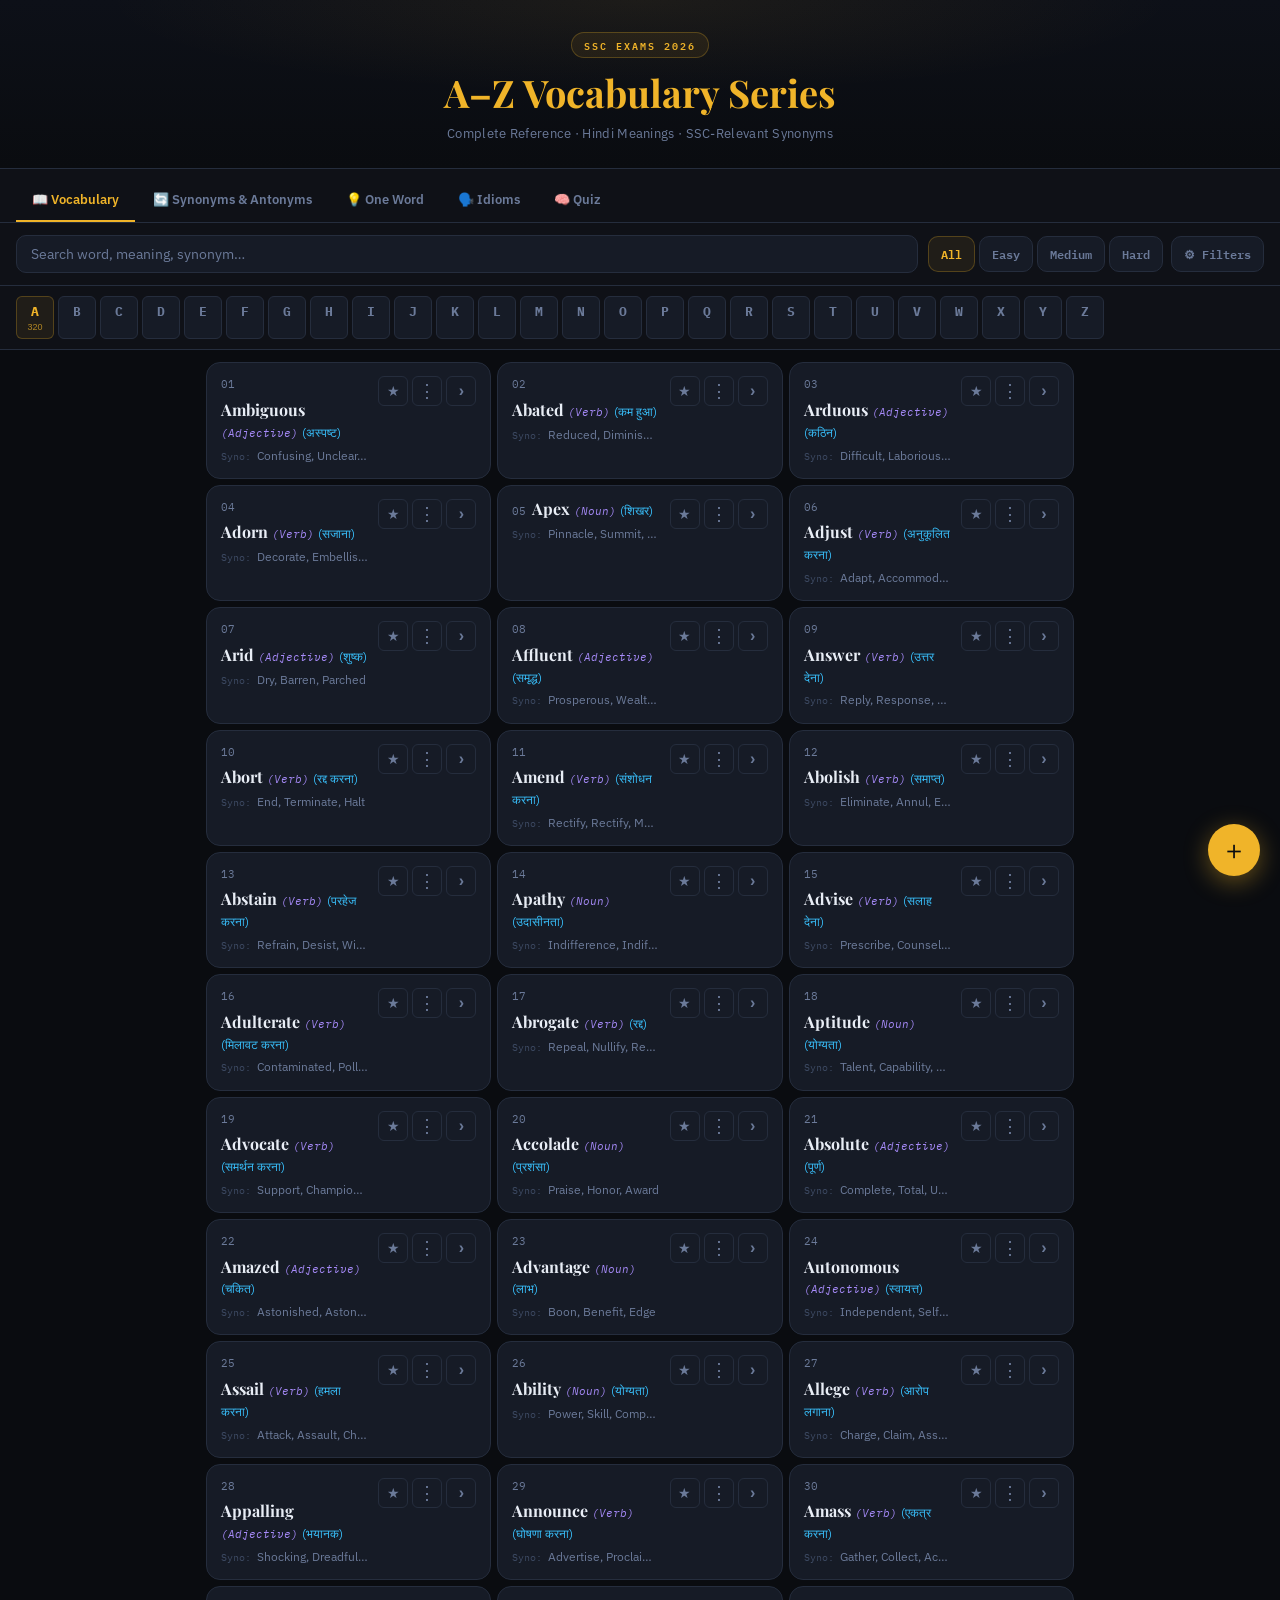
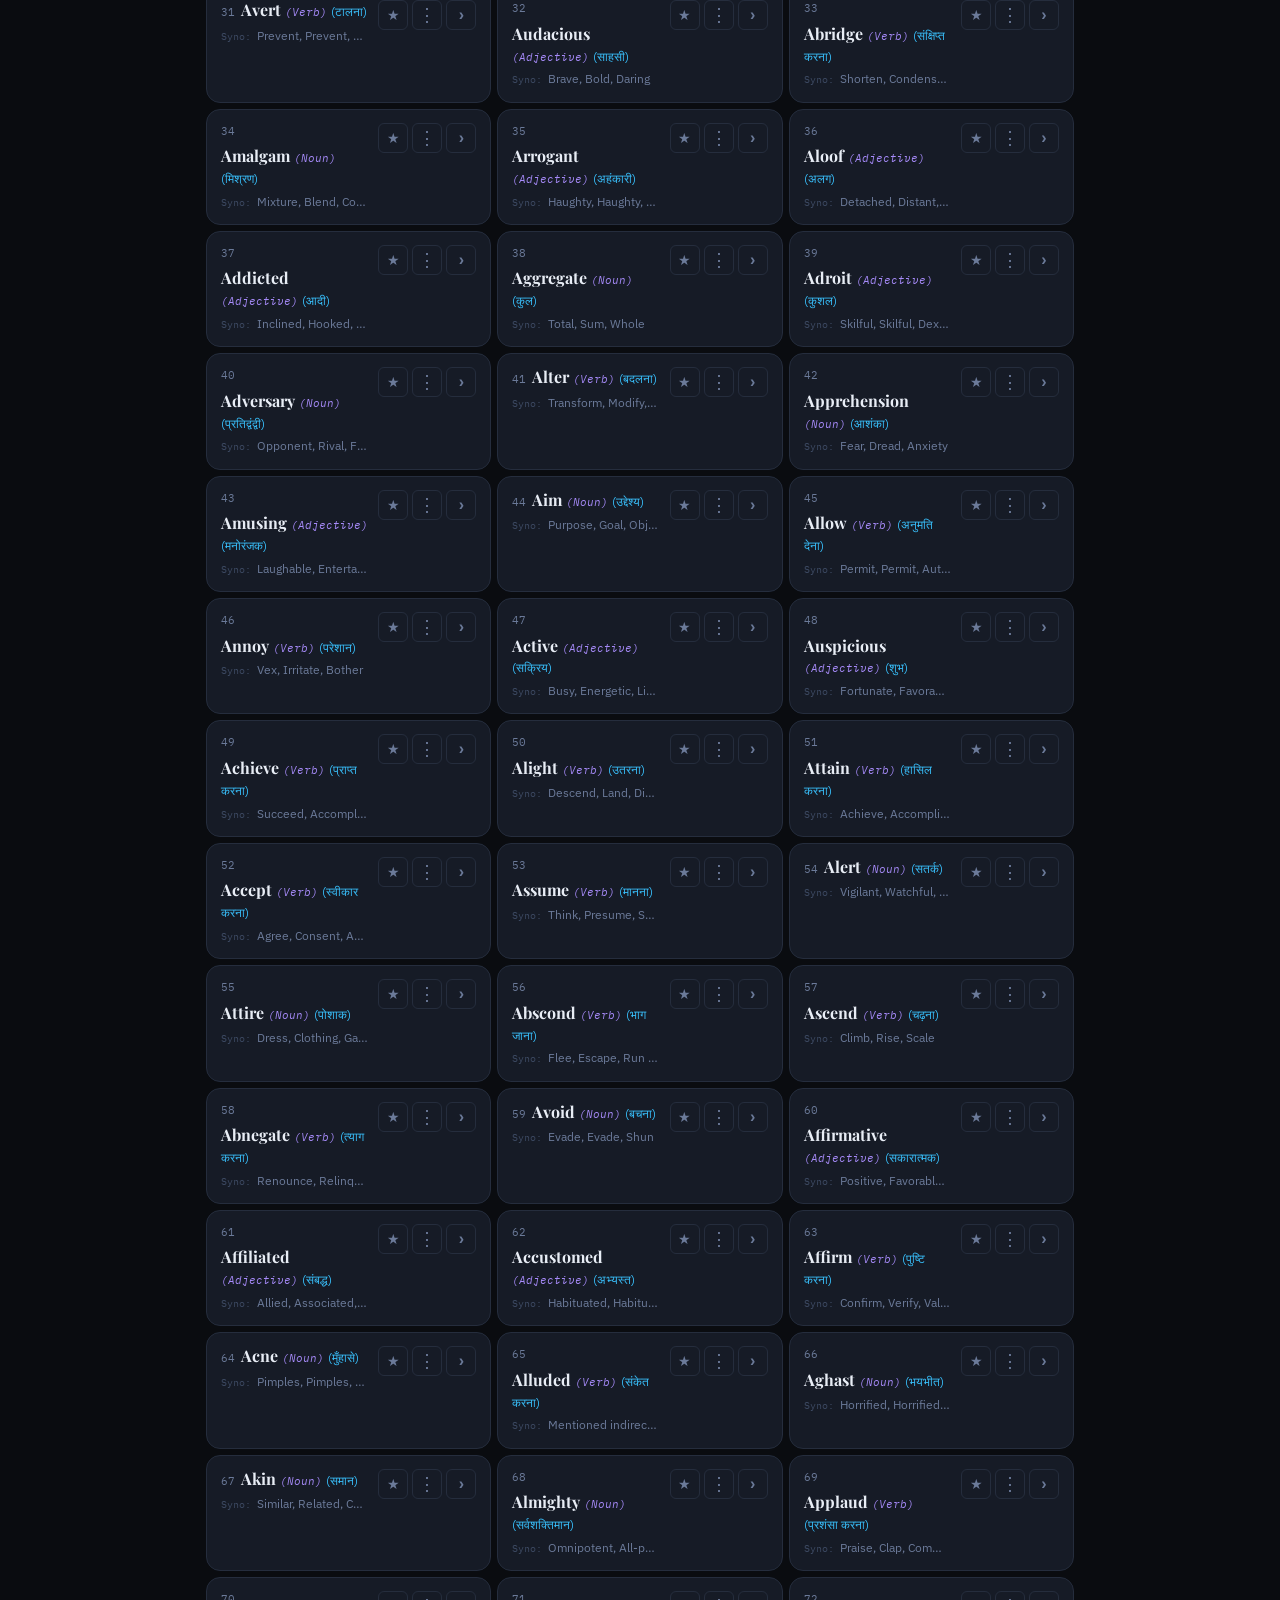
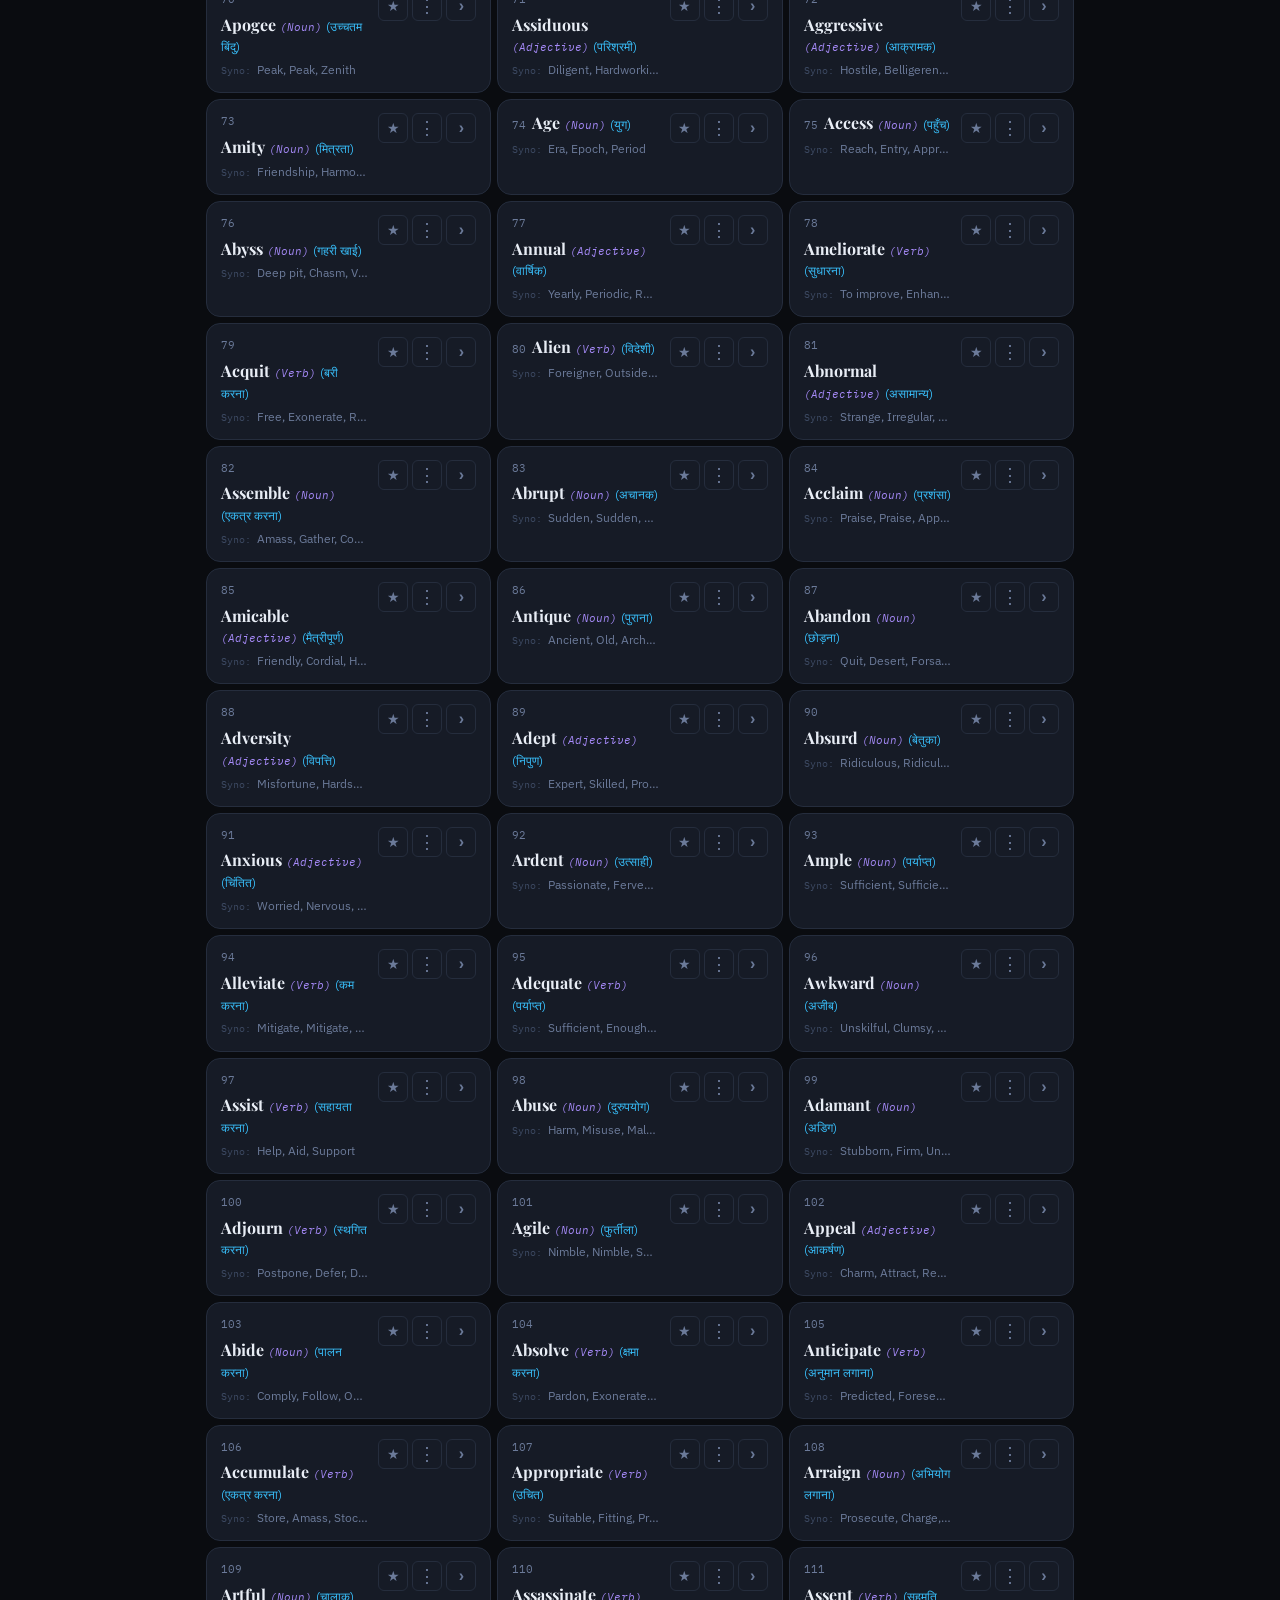
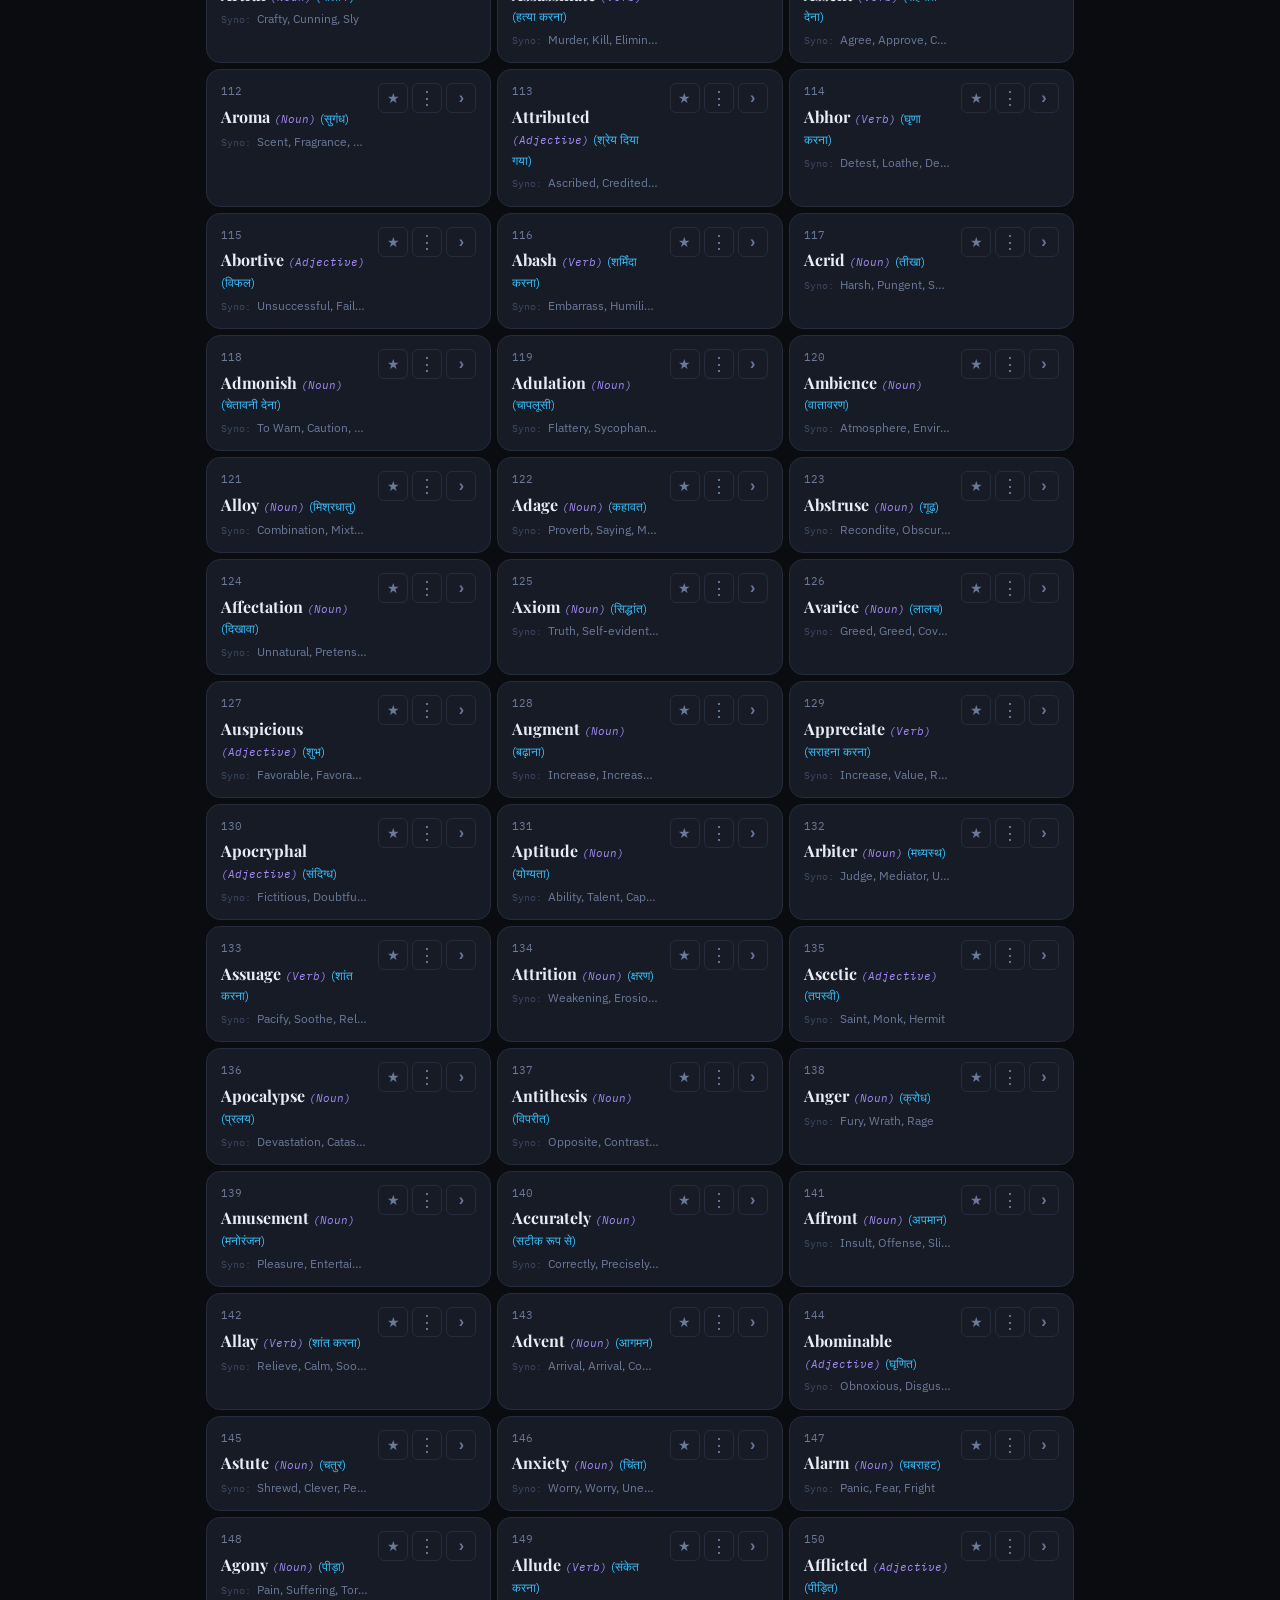
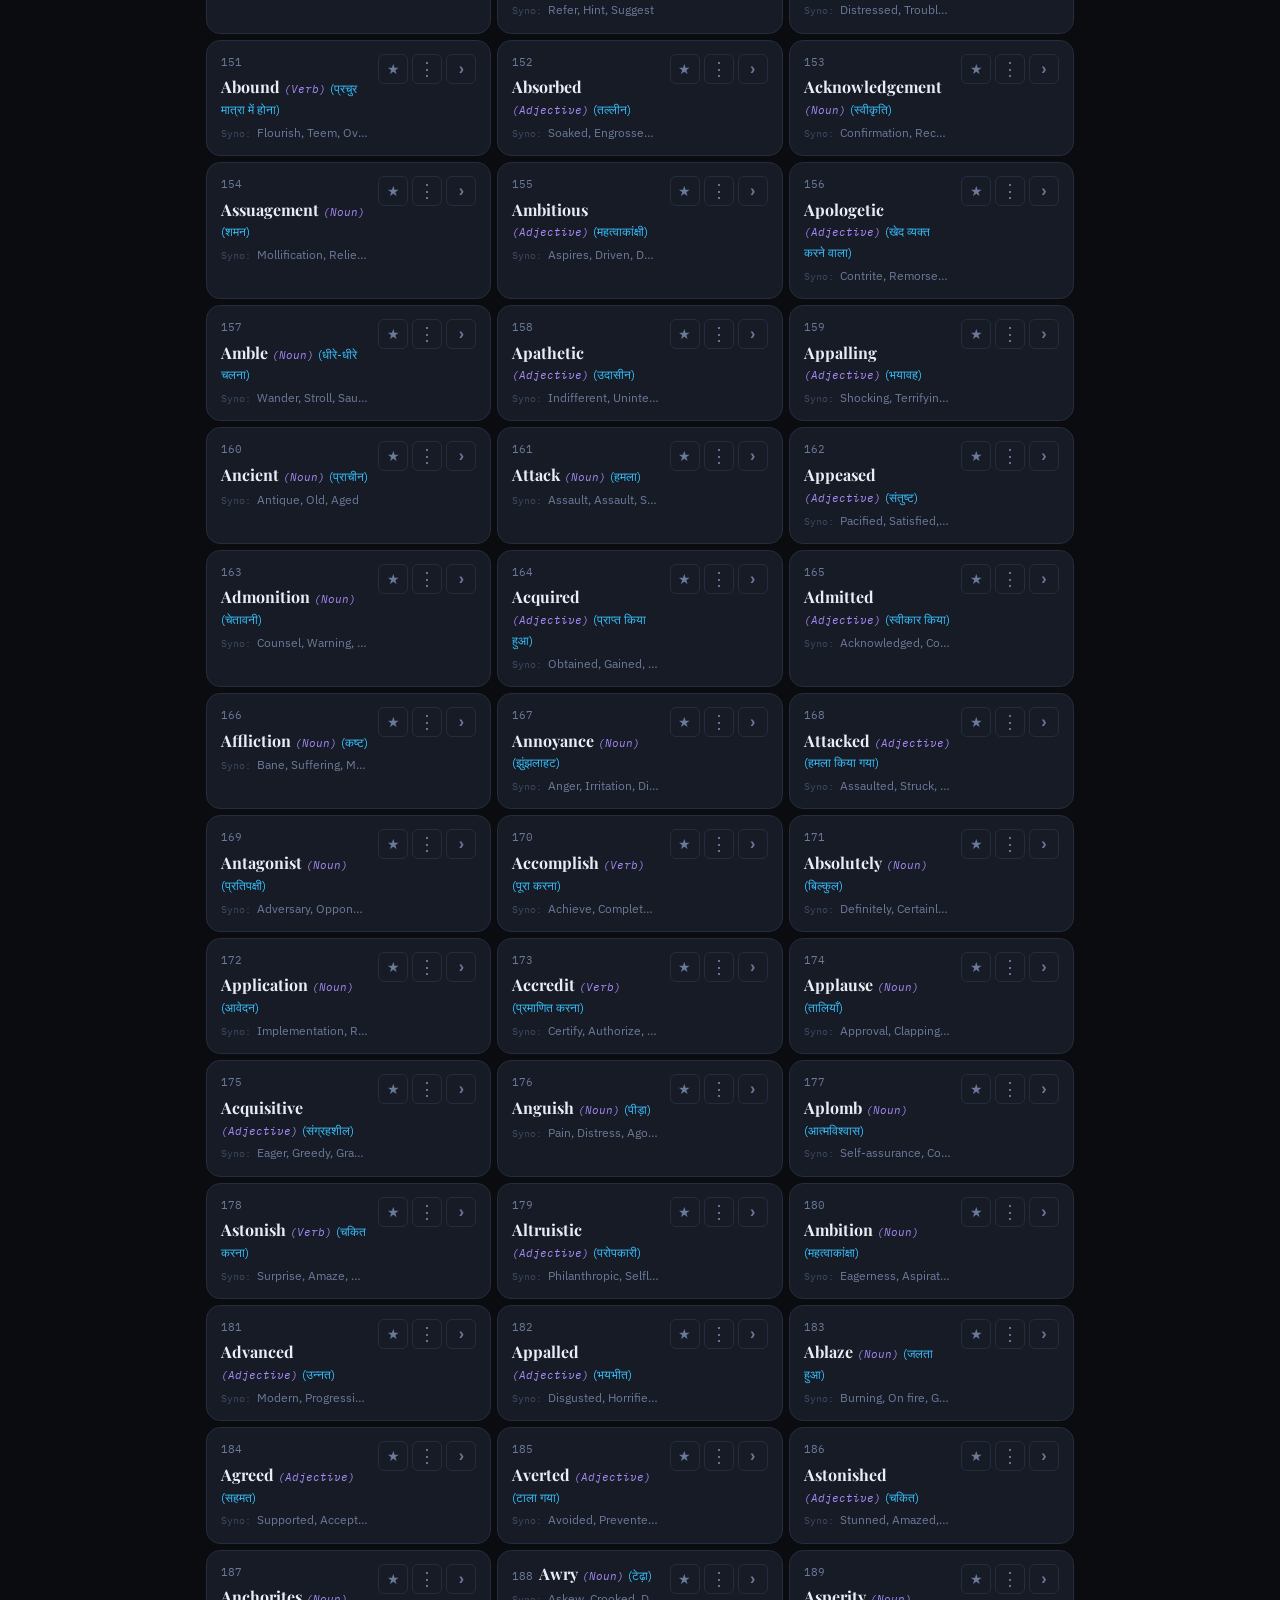
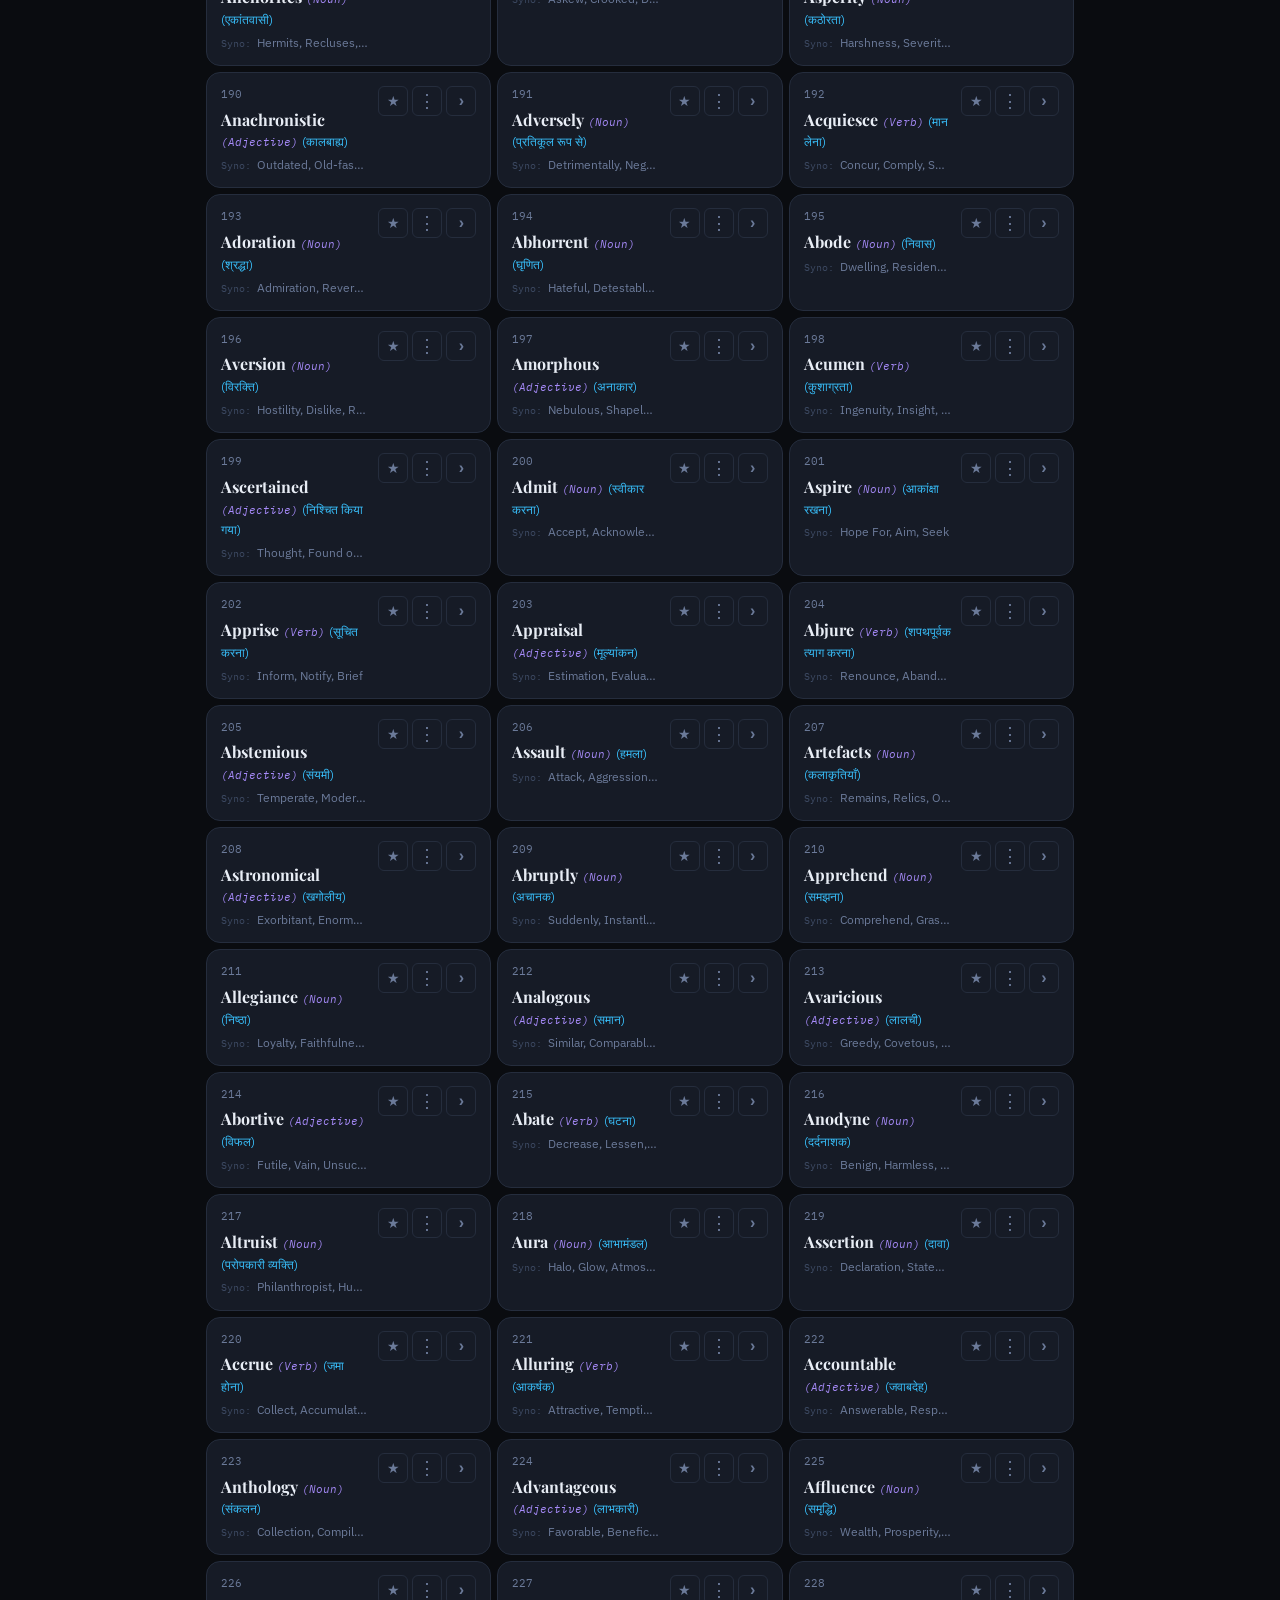
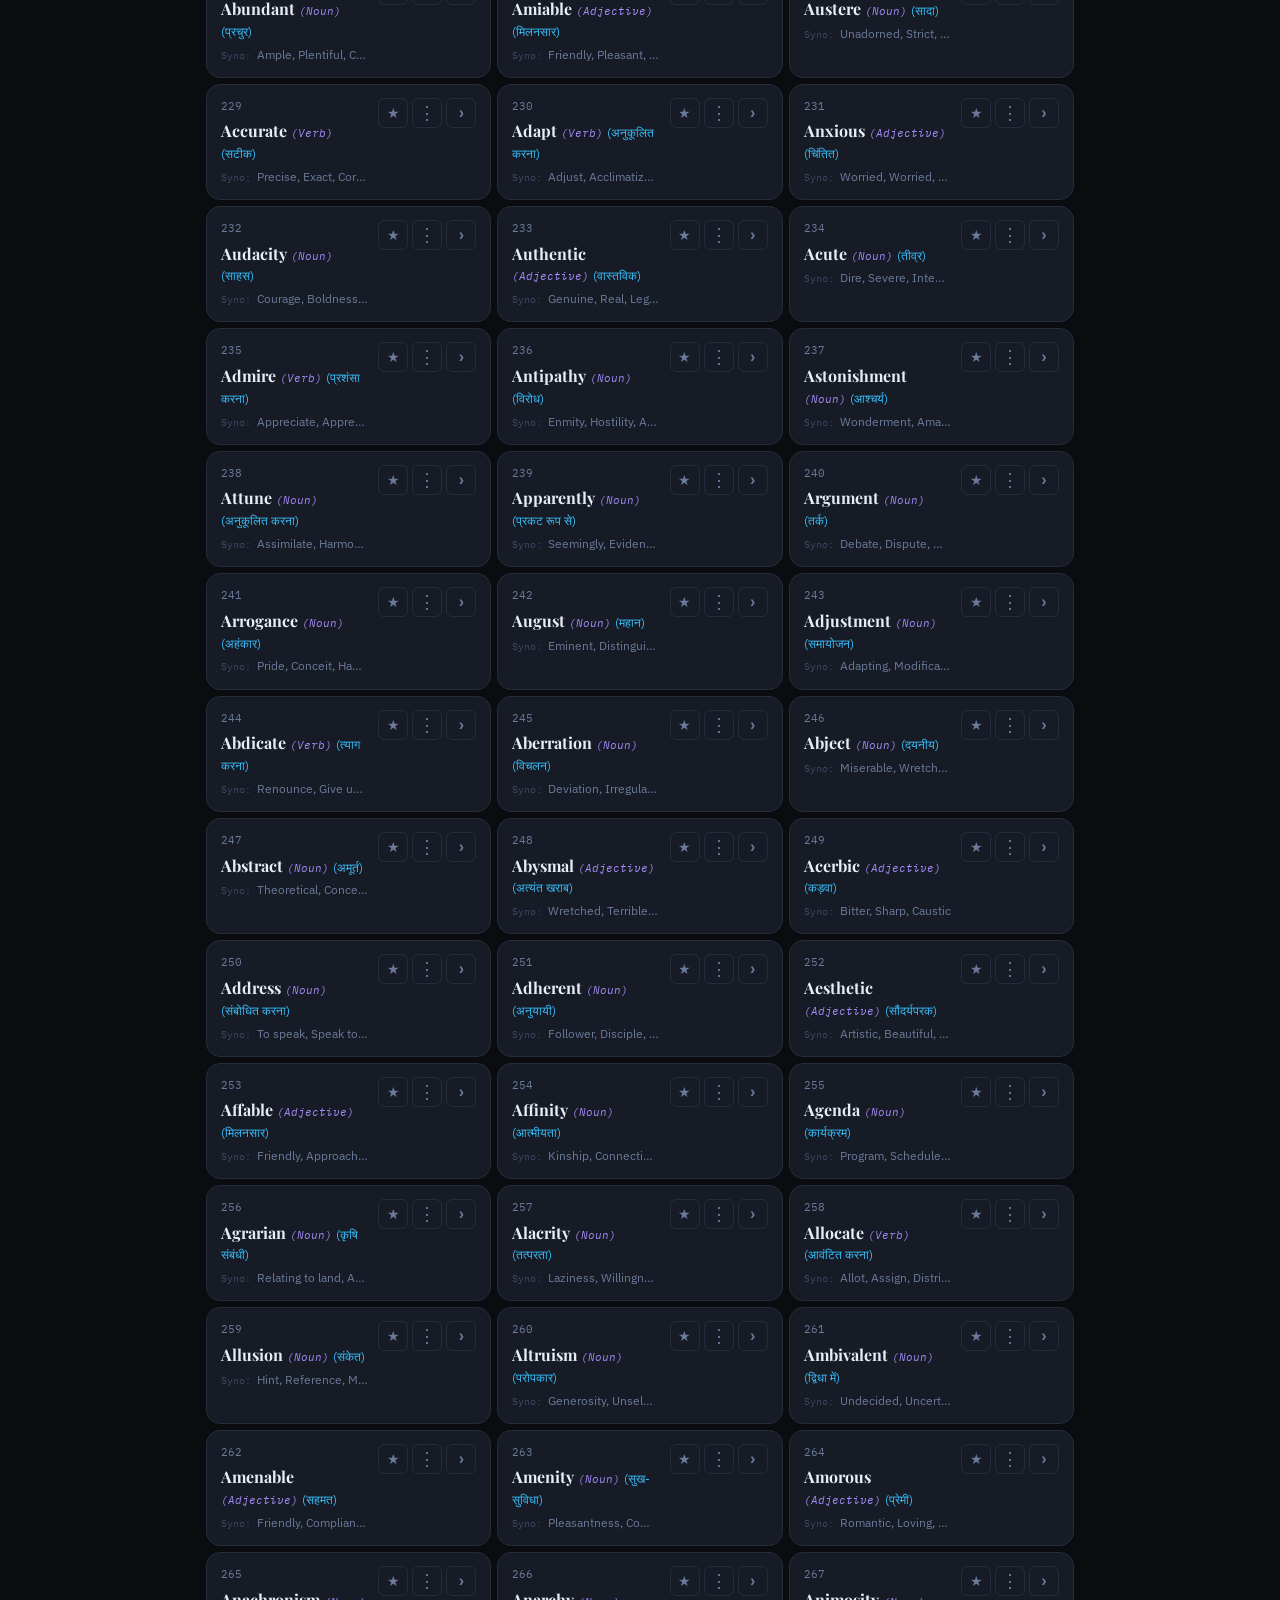
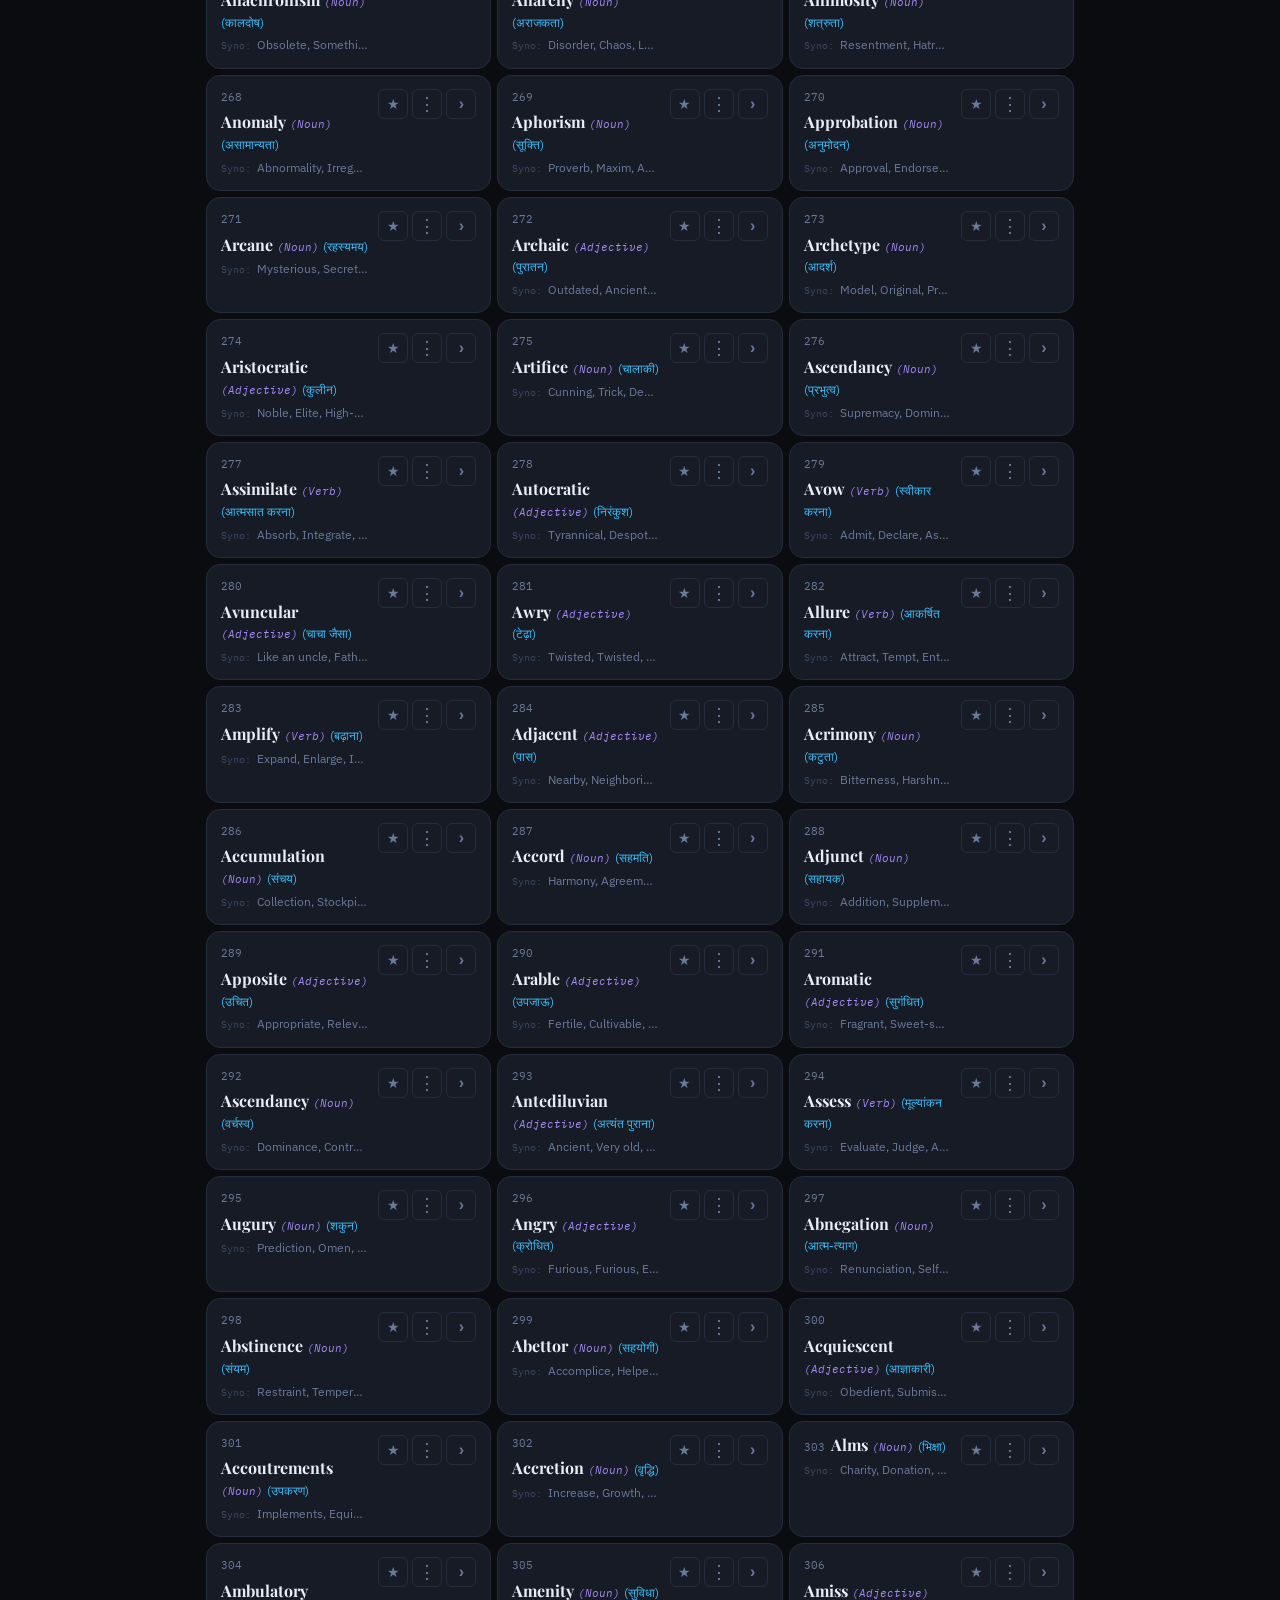
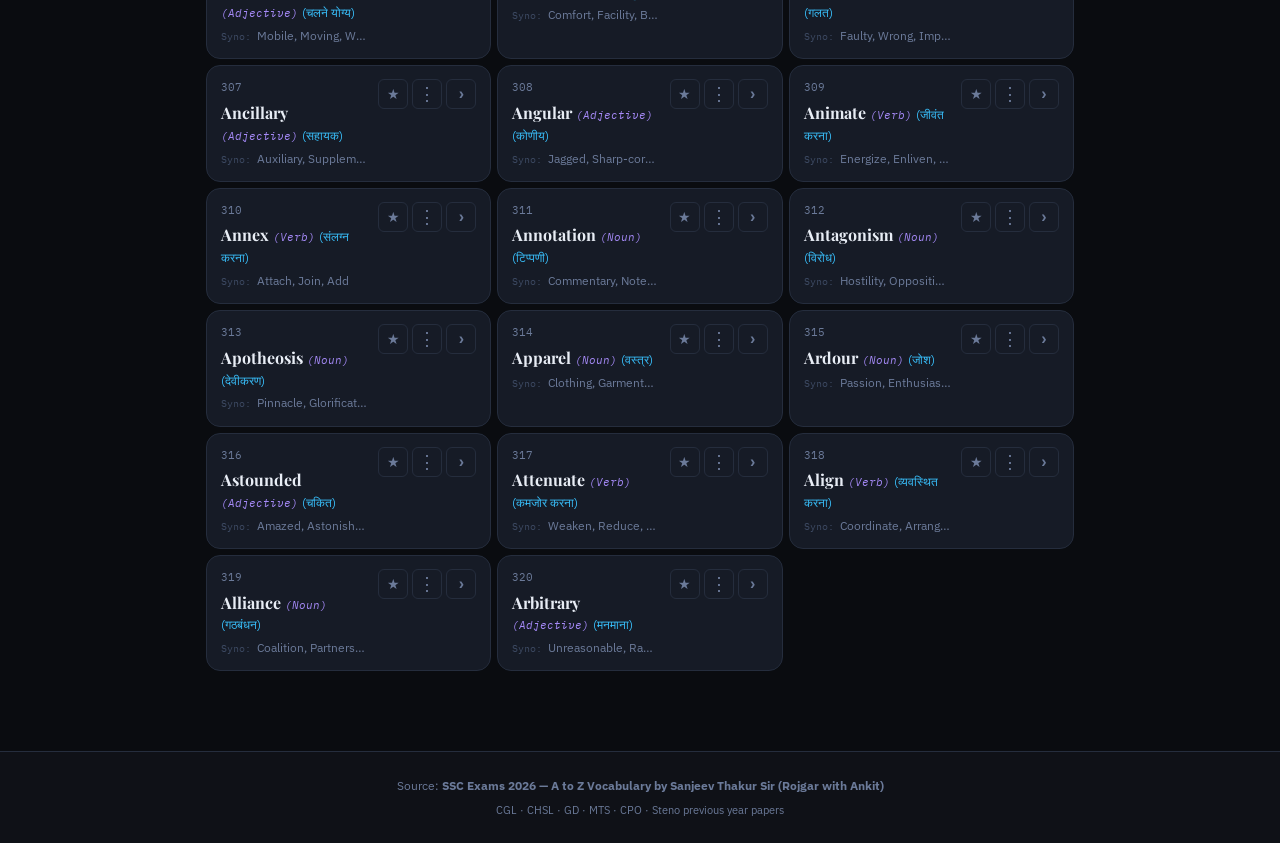
==== commit a3582657: "fixe some uigit commit -Add service worker for offline" ====
--- a/index.html
+++ b/index.html
@@ -3,8 +3,11 @@
   <head>
     <meta charset="UTF-8" />
     <meta name="viewport" content="width=device-width, initial-scale=1.0" />
+    <meta name="theme-color" content="#0a0c10" />
+    <meta name="description" content="SSC A-Z Vocabulary Series — Complete Reference with Quiz Mode" />
+    <link rel="manifest" href="manifest.json" />
     <link rel="stylesheet" href="style.css" />
-    <title>SSC A–Z Vocabulary Series | Complete Reference</title>
+    <title>SSC A–Z Vocabulary Series</title>
   </head>
   <body>
 
@@ -12,69 +15,75 @@
     <header>
       <div class="header-badge">SSC Exams 2026</div>
       <h1>A–Z Vocabulary Series</h1>
-      <p>Complete Reference · Hindi Meanings · SSC-Relevant Synonyms · Previous Year Questions</p>
+      <p>Complete Reference · Hindi Meanings · SSC-Relevant Synonyms</p>
     </header>
 
     <!-- SECTION TABS -->
     <div class="section-tabs" id="sectionTabs">
       <button class="section-tab active" data-section="vocabs">📖 Vocabulary</button>
-      <button class="section-tab" data-section="syns">🔄 Synonyms & Antonyms</button>
-      <button class="section-tab" data-section="ows">💡 One Word Substitution</button>
-      <button class="section-tab" data-section="idioms">🗣️ Idioms & Phrases</button>
+      <button class="section-tab" data-section="syns">🔄 Synonyms &amp; Antonyms</button>
+      <button class="section-tab" data-section="ows">💡 One Word</button>
+      <button class="section-tab" data-section="idioms">🗣️ Idioms</button>
       <button class="section-tab" data-section="quiz">🧠 Quiz</button>
     </div>
 
-    <!-- CONTROLS (search, filters) -->
+    <!-- CONTROLS BAR -->
     <div class="controls" id="controls">
       <div class="search-wrap">
-        <input type="text" id="search" placeholder="Search any word, meaning, or synonym…" />
+        <input type="text" id="search" placeholder="Search word, meaning, synonym…" autocomplete="off" />
       </div>
-      <div class="difficulty-filters" id="difficultyFilters">
-        <button class="filter-btn active" data-diff="all" onclick="setDifficultyFilter('all', this)">All</button>
-        <button class="filter-btn" data-diff="easy" onclick="setDifficultyFilter('easy', this)">Easy</button>
-        <button class="filter-btn" data-diff="medium" onclick="setDifficultyFilter('medium', this)">Medium</button>
-        <button class="filter-btn" data-diff="hard" onclick="setDifficultyFilter('hard', this)">Hard</button>
+      <div class="controls-right">
+        <div class="difficulty-filters" id="difficultyFilters">
+          <button class="filter-btn active" data-diff="all"    onclick="setDifficultyFilter('all',this)">All</button>
+          <button class="filter-btn"        data-diff="easy"   onclick="setDifficultyFilter('easy',this)">Easy</button>
+          <button class="filter-btn"        data-diff="medium" onclick="setDifficultyFilter('medium',this)">Medium</button>
+          <button class="filter-btn"        data-diff="hard"   onclick="setDifficultyFilter('hard',this)">Hard</button>
+        </div>
+        <button class="filter-btn" id="filterToggleBtn" onclick="openFilterPanel()" style="display:none">⚙ Filters</button>
       </div>
     </div>
 
-    <!-- ALPHABET FILTER (Vocabulary only) -->
+    <!-- ALPHABET BAR -->
     <div class="alphabet-filter" id="alphabetFilter"></div>
 
-    <!-- MAIN CONTENT GRID (Vocabulary / OWS / Idioms / Syns) -->
+    <!-- WORD GRID -->
     <div class="grid" id="grid"></div>
 
-    <!-- QUIZ SECTION (hidden by default) -->
+    <!-- QUIZ PANEL -->
     <div id="quizSection" style="display:none;"></div>
 
     <footer>
-      <p>
-        Source: <strong>SSC Exams 2026 — A to Z Vocabulary Series by Sanjeev Thakur Sir (Rojgar with Ankit)</strong>
-      </p>
-      <p style="margin-top:6px">All words sourced from SSC CGL · CHSL · GD · MTS · CPO · Steno previous year papers</p>
+      <p>Source: <strong>SSC Exams 2026 — A to Z Vocabulary by Sanjeev Thakur Sir (Rojgar with Ankit)</strong></p>
+      <p style="margin-top:6px;font-size:11px;">CGL · CHSL · GD · MTS · CPO · Steno previous year papers</p>
     </footer>
 
-    <!-- QUIZ HISTORY MODAL -->
-    <div id="quizHistoryModal" class="modal-overlay" style="display:none;" onclick="closeQuizHistoryModal(event)">
-      <div class="modal-box">
-        <div class="modal-header">
-          <h2>Quiz History</h2>
-          <button class="modal-close" onclick="closeQuizHistoryModal()">✕</button>
-        </div>
-        <div id="quizHistoryContent"></div>
-      </div>
-    </div>
+    <!-- ADD WORD FAB -->
+    <button class="fab" id="addWordFab" onclick="openAddWordForm()" title="Add new word">＋</button>
 
-    <!-- JS MODULES (order matters) -->
+    <!-- GENERIC MODAL (injected by modal.js) -->
+
+    <!-- SCRIPTS — order is load dependency order -->
     <script src="js/utils.js"></script>
+    <script src="js/db.js"></script>
+    <script src="js/modal.js"></script>
     <script src="js/bookmark.js"></script>
     <script src="js/search.js"></script>
     <script src="js/difficulty.js"></script>
     <script src="js/speech.js"></script>
+    <script src="js/filters.js"></script>
     <script src="js/render.js"></script>
     <script src="js/data-loader.js"></script>
+    <script src="js/word-editor.js"></script>
     <script src="js/section-tabs.js"></script>
     <script src="js/quiz-engine.js"></script>
     <script src="js/quiz-ui.js"></script>
     <script src="js/app.js"></script>
+    <script>
+      // Register service worker for PWA
+      if ('serviceWorker' in navigator) {
+        navigator.serviceWorker.register('./sw.js')
+          .catch(e => console.log('SW reg skipped:', e));
+      }
+    </script>
   </body>
 </html>
--- a/style.css
+++ b/style.css
@@ -1,1653 +1,1149 @@
-@import url("https://fonts.googleapis.com/css2?family=Playfair+Display:wght@700;900&family=IBM+Plex+Sans:wght@300;400;500;600&family=IBM+Plex+Mono:wght@500&display=swap");
-
+/* =====================================================
+   SSC A–Z VOCABULARY SERIES — MASTER STYLESHEET v2
+   Design: Dark theme, gold accent, IBM Plex typography
+===================================================== */
+
+/* ---- GOOGLE FONTS ---- */
+@import url('https://fonts.googleapis.com/css2?family=Playfair+Display:wght@600;700&family=IBM+Plex+Sans:wght@400;500;600;700&family=IBM+Plex+Mono:wght@400;600&display=swap');
+
+/* ---- CSS VARIABLES ---- */
 :root {
-  --bg: #0a0c10;
-  --surface: #12151c;
-  --card: #181c27;
-  --border: #252c3f;
-  --gold: #f0b429;
-  --gold-dim: #c8941e;
-  --cyan: #38bdf8;
-  --green: #4ade80;
-  --red: #f87171;
-  --purple: #a78bfa;
-  --text: #e8eaf0;
-  --muted: #7a82a0;
-  --hindi: #fb923c;
-}
-
-* {
-  box-sizing: border-box;
-  margin: 0;
-  padding: 0;
-}
-
+  --bg:        #0a0c10;
+  --surface:   #0f1117;
+  --card:      #161b26;
+  --card-hover:#1c2235;
+  --border:    #252d3d;
+  --border-2:  #2e3a50;
+
+  --text:      #e8edf5;
+  --muted:     #6b7a99;
+  --dim:       #3d4a63;
+
+  --gold:      #f0b429;
+  --gold-dim:  #c8901a;
+  --gold-bg:   rgba(240,180,41,0.08);
+  --gold-ring: rgba(240,180,41,0.25);
+
+  --cyan:      #38bdf8;
+  --cyan-bg:   rgba(56,189,248,0.08);
+  --green:     #4ade80;
+  --green-bg:  rgba(74,222,128,0.08);
+  --red:       #f87171;
+  --red-bg:    rgba(248,113,113,0.08);
+  --purple:    #a78bfa;
+
+  --radius-sm: 6px;
+  --radius:    10px;
+  --radius-lg: 14px;
+  --radius-xl: 18px;
+
+  --shadow:    0 4px 20px rgba(0,0,0,0.4);
+  --shadow-lg: 0 12px 40px rgba(0,0,0,0.5);
+
+  --transition: 0.2s ease;
+  --header-h:  120px;
+}
+
+/* ---- RESET ---- */
+*, *::before, *::after { box-sizing: border-box; margin: 0; padding: 0; }
+html { scroll-behavior: smooth; }
 body {
   background: var(--bg);
-  color: var(--text);
-  font-family: "IBM Plex Sans", sans-serif;
-  min-height: 100vh;
-  overflow-x: hidden;
-}
-
-/* HEADER */
+  color:       var(--text);
+  font-family: 'IBM Plex Sans', system-ui, sans-serif;
+  font-size:   15px;
+  line-height: 1.6;
+  min-height:  100vh;
+  -webkit-font-smoothing: antialiased;
+}
+
+/* ---- SCROLLBAR ---- */
+::-webkit-scrollbar { width: 6px; height: 6px; }
+::-webkit-scrollbar-track { background: var(--surface); }
+::-webkit-scrollbar-thumb { background: var(--border-2); border-radius: 99px; }
+::-webkit-scrollbar-thumb:hover { background: var(--muted); }
+
+/* =====================================================
+   HEADER
+===================================================== */
 header {
-  background: linear-gradient(135deg, #0d111a 0%, #1a1f32 50%, #0d111a 100%);
-  border-bottom: 2px solid var(--gold);
-  padding: 40px 24px 32px;
+  background: linear-gradient(180deg, #0d1018 0%, var(--bg) 100%);
+  border-bottom: 1px solid var(--border);
   text-align: center;
+  padding: 32px 20px 24px;
   position: relative;
-  overflow: hidden;
 }
 header::before {
-  content: "";
+  content: '';
   position: absolute;
   inset: 0;
-  background: radial-gradient(
-    ellipse at 50% 0%,
-    rgba(240, 180, 41, 0.12) 0%,
-    transparent 70%
-  );
+  background: radial-gradient(ellipse 60% 80% at 50% 0%, rgba(240,180,41,0.07) 0%, transparent 70%);
   pointer-events: none;
 }
 .header-badge {
   display: inline-block;
-  background: var(--gold);
-  color: #0a0c10;
-  font-family: "IBM Plex Mono", monospace;
-  font-size: 11px;
+  background: var(--gold-bg);
+  border: 1px solid var(--gold-ring);
+  color: var(--gold);
+  font-family: 'IBM Plex Mono', monospace;
+  font-size: 10px;
   font-weight: 600;
-  letter-spacing: 3px;
+  letter-spacing: 2px;
   text-transform: uppercase;
-  padding: 5px 16px;
-  border-radius: 2px;
-  margin-bottom: 16px;
+  padding: 4px 12px;
+  border-radius: 99px;
+  margin-bottom: 12px;
 }
 header h1 {
-  font-family: "Playfair Display", serif;
-  font-size: clamp(28px, 6vw, 52px);
-  font-weight: 900;
-  background: linear-gradient(135deg, #f0b429 0%, #fde68a 50%, #f0b429 100%);
-  -webkit-background-clip: text;
-  -webkit-text-fill-color: transparent;
-  background-clip: text;
-  line-height: 1.15;
-  margin-bottom: 10px;
+  font-family: 'Playfair Display', serif;
+  font-size: clamp(24px, 5vw, 38px);
+  color: var(--gold);
+  line-height: 1.2;
+  margin-bottom: 8px;
 }
 header p {
   color: var(--muted);
+  font-size: 13px;
+  letter-spacing: 0.3px;
+}
+
+/* =====================================================
+   SECTION TABS
+===================================================== */
+.section-tabs {
+  display: flex;
+  gap: 2px;
+  padding: 12px 16px 0;
+  background: var(--surface);
+  border-bottom: 1px solid var(--border);
+  overflow-x: auto;
+  scrollbar-width: none;
+  position: sticky;
+  top: 0;
+  z-index: 100;
+  -webkit-overflow-scrolling: touch;
+}
+.section-tabs::-webkit-scrollbar { display: none; }
+
+.section-tab {
+  flex-shrink: 0;
+  background: none;
+  border: none;
+  border-bottom: 2px solid transparent;
+  color: var(--muted);
+  font-family: 'IBM Plex Sans', sans-serif;
+  font-size: 13px;
+  font-weight: 600;
+  padding: 10px 16px 12px;
+  cursor: pointer;
+  transition: color var(--transition), border-color var(--transition);
+  white-space: nowrap;
+}
+.section-tab:hover { color: var(--text); }
+.section-tab.active {
+  color: var(--gold);
+  border-bottom-color: var(--gold);
+}
+
+/* =====================================================
+   CONTROLS BAR
+===================================================== */
+.controls {
+  display: flex;
+  align-items: center;
+  gap: 10px;
+  padding: 12px 16px;
+  background: var(--surface);
+  border-bottom: 1px solid var(--border);
+  flex-wrap: wrap;
+  position: sticky;
+  top: 45px;
+  z-index: 99;
+}
+.search-wrap { flex: 1; min-width: 180px; }
+#search {
+  width: 100%;
+  background: var(--card);
+  border: 1px solid var(--border);
+  color: var(--text);
+  padding: 9px 14px;
+  border-radius: var(--radius);
+  font-family: 'IBM Plex Sans', sans-serif;
   font-size: 14px;
-  letter-spacing: 1px;
-}
-.stats-row {
-  display: flex;
-  justify-content: center;
-  gap: 32px;
-  margin-top: 24px;
+  outline: none;
+  transition: border-color var(--transition);
+}
+#search:focus { border-color: var(--gold); }
+#search::placeholder { color: var(--muted); }
+
+.controls-right {
+  display: flex;
+  align-items: center;
+  gap: 8px;
+  flex-shrink: 0;
   flex-wrap: wrap;
 }
-.stat {
-  text-align: center;
-}
-.stat-num {
-  font-family: "Playfair Display", serif;
-  font-size: 28px;
-  color: var(--gold);
-  font-weight: 700;
-  display: block;
-}
-.stat-label {
-  font-size: 11px;
-  color: var(--muted);
-  letter-spacing: 1.5px;
-  text-transform: uppercase;
-}
-
-/* CONTROLS */
-.controls {
-  padding: 20px 24px;
-  display: flex;
-  gap: 12px;
-  flex-wrap: wrap;
-  align-items: center;
+.difficulty-filters { display: flex; gap: 4px; }
+.filter-btn {
+  background: var(--card);
+  border: 1px solid var(--border);
+  color: var(--muted);
+  padding: 7px 12px;
+  border-radius: var(--radius);
+  font-size: 12px;
+  font-weight: 600;
+  font-family: 'IBM Plex Mono', monospace;
+  cursor: pointer;
+  transition: all var(--transition);
+  white-space: nowrap;
+}
+.filter-btn:hover { border-color: var(--gold); color: var(--gold); }
+.filter-btn.active { background: var(--gold-bg); border-color: var(--gold-ring); color: var(--gold); }
+.filter-btn.filter-active { border-color: var(--gold); color: var(--gold); }
+
+/* =====================================================
+   ALPHABET FILTER
+===================================================== */
+.alphabet-filter {
+  display: flex;
+  gap: 4px;
+  padding: 10px 16px;
+  overflow-x: auto;
+  scrollbar-width: none;
   background: var(--surface);
   border-bottom: 1px solid var(--border);
   position: sticky;
-  top: 0;
-  z-index: 100;
-}
-.search-wrap {
-  position: relative;
-  flex: 1;
-  min-width: 200px;
-}
-.search-wrap input {
-  width: 100%;
+  top: 90px;
+  z-index: 98;
+}
+.alphabet-filter::-webkit-scrollbar { display: none; }
+.alphabet-btn {
+  flex-shrink: 0;
+  display: flex;
+  flex-direction: column;
+  align-items: center;
+  gap: 2px;
   background: var(--card);
   border: 1px solid var(--border);
-  color: var(--text);
-  padding: 10px 16px 10px 40px;
-  border-radius: 8px;
-  font-size: 14px;
-  font-family: "IBM Plex Sans", sans-serif;
-  outline: none;
-  transition: border-color 0.2s;
-}
-.search-wrap input:focus {
-  border-color: var(--gold);
-}
-.search-wrap::before {
-  content: "🔍";
-  position: absolute;
-  left: 12px;
-  top: 50%;
-  transform: translateY(-50%);
-  font-size: 14px;
-  pointer-events: none;
-}
-.filter-btn {
-  background: var(--card);
-  border: 1px solid var(--border);
-  color: var(--muted);
-  padding: 9px 16px;
-  border-radius: 8px;
-  font-size: 12px;
-  font-weight: 600;
-  letter-spacing: 1px;
-  cursor: pointer;
-  transition: all 0.2s;
-  text-transform: uppercase;
-  font-family: "IBM Plex Mono", monospace;
-}
-.filter-btn:hover,
-.filter-btn.active {
-  border-color: var(--gold);
-  color: var(--gold);
-  background: rgba(240, 180, 41, 0.08);
-}
-.count-badge {
-  font-family: "IBM Plex Mono", monospace;
-  font-size: 11px;
-  color: var(--muted);
-  padding: 4px 10px;
-  background: var(--card);
-  border-radius: 4px;
-  border: 1px solid var(--border);
-}
-
-/* GRID */
+  color: var(--muted);
+  padding: 6px 10px;
+  border-radius: var(--radius-sm);
+  cursor: pointer;
+  transition: all var(--transition);
+  min-width: 38px;
+}
+.alphabet-btn:hover { border-color: var(--gold); color: var(--gold); }
+.alphabet-btn.active { background: var(--gold-bg); border-color: var(--gold-ring); color: var(--gold); }
+.letter-name { font-family: 'IBM Plex Mono', monospace; font-size: 13px; font-weight: 700; }
+.letter-count { font-size: 9px; color: inherit; opacity: 0.7; }
+
+/* =====================================================
+   WORD GRID
+===================================================== */
 .grid {
   display: grid;
-  grid-template-columns: repeat(auto-fill, minmax(340px, 1fr));
-  gap: 16px;
-  padding: 24px;
-  max-width: 1600px;
+  grid-template-columns: 1fr;
+  gap: 6px;
+  padding: 12px 16px 80px;
+  max-width: 900px;
   margin: 0 auto;
 }
-
-/* CARD */
+@media (min-width: 700px) {
+  .grid { grid-template-columns: repeat(2, 1fr); }
+}
+@media (min-width: 1100px) {
+  .grid { grid-template-columns: repeat(3, 1fr); }
+}
+
+/* =====================================================
+   CARDS
+===================================================== */
 .card {
   background: var(--card);
   border: 1px solid var(--border);
-  border-radius: 12px;
+  border-radius: var(--radius-lg);
   overflow: hidden;
-  transition:
-    transform 0.2s,
-    box-shadow 0.2s,
-    border-color 0.2s;
-  animation: fadeIn 0.3s ease both;
-}
-.card:hover {
-  transform: translateY(-3px);
-  box-shadow:
-    0 12px 32px rgba(0, 0, 0, 0.4),
-    0 0 0 1px rgba(240, 180, 41, 0.2);
-  border-color: rgba(240, 180, 41, 0.35);
-}
-@keyframes fadeIn {
-  from {
-    opacity: 0;
-    transform: translateY(10px);
-  }
-  to {
-    opacity: 1;
-    transform: translateY(0);
-  }
-}
-
-.card-header {
+  transition: border-color var(--transition), box-shadow var(--transition), transform 0.25s ease;
+  animation: cardIn 0.3s ease both;
+}
+@keyframes cardIn {
+  from { opacity: 0; transform: translateY(8px); }
+  to   { opacity: 1; transform: translateY(0);   }
+}
+.card:hover { border-color: var(--border-2); box-shadow: var(--shadow); }
+.card.diff-easy   { border-left: 3px solid var(--green); }
+.card.diff-medium { border-left: 3px solid #fb923c; }
+.card.diff-hard   { border-left: 3px solid var(--red); }
+
+/* COMPACT HEADER */
+.compact-header {
+  display: flex;
+  align-items: flex-start;
+  gap: 10px;
+  padding: 13px 14px;
+  cursor: pointer;
+  user-select: none;
+}
+.compact-left { flex: 1; min-width: 0; }
+.top-line {
+  display: flex;
+  align-items: baseline;
+  gap: 6px;
+  flex-wrap: wrap;
+  margin-bottom: 4px;
+}
+.num {
+  font-family: 'IBM Plex Mono', monospace;
+  font-size: 11px;
+  color: var(--muted);
+  flex-shrink: 0;
+}
+.word-inline {
+  font-family: 'Playfair Display', serif;
+  font-size: 16px;
+  font-weight: 700;
+  color: var(--text);
+  line-height: 1.3;
+  word-break: break-word;
+}
+.pos-inline {
+  font-family: 'IBM Plex Mono', monospace;
+  font-size: 11px;
+  color: var(--purple);
+  font-style: italic;
+  font-weight: 400;
+}
+.inline-hindi {
+  font-size: 12px;
+  color: var(--cyan);
+  font-family: 'IBM Plex Sans', sans-serif;
+  font-weight: 400;
+}
+.compact-syno {
+  font-size: 12px;
+  color: var(--muted);
+  white-space: nowrap;
+  overflow: hidden;
+  text-overflow: ellipsis;
+}
+.compact-label { color: var(--dim); font-family: 'IBM Plex Mono', monospace; font-size: 10px; }
+.compact-syno-muted { color: var(--muted); font-style: italic; }
+
+/* BADGES */
+.edited-badge, .user-badge {
+  font-family: 'IBM Plex Mono', monospace;
+  font-size: 9px;
+  font-weight: 600;
+  padding: 2px 6px;
+  border-radius: 4px;
+  letter-spacing: 0.5px;
+  flex-shrink: 0;
+}
+.edited-badge { background: rgba(167,139,250,0.12); border: 1px solid rgba(167,139,250,0.3); color: var(--purple); }
+.user-badge   { background: var(--cyan-bg); border: 1px solid rgba(56,189,248,0.25); color: var(--cyan); }
+
+/* CARD ACTIONS */
+.card-actions {
   display: flex;
   align-items: center;
-  gap: 12px;
-  padding: 16px 18px 12px;
-  border-bottom: 1px solid var(--border);
-  background: linear-gradient(
-    90deg,
-    rgba(240, 180, 41, 0.06) 0%,
-    transparent 100%
-  );
-}
-.num {
-  font-family: "IBM Plex Mono", monospace;
-  font-size: 11px;
-  color: var(--gold-dim);
-  background: rgba(240, 180, 41, 0.1);
-  border: 1px solid rgba(240, 180, 41, 0.2);
-  border-radius: 4px;
-  padding: 2px 7px;
-  min-width: 36px;
+  gap: 4px;
+  flex-shrink: 0;
+}
+.bookmark-btn {
+  width: 30px; height: 30px;
+  border-radius: var(--radius-sm);
+  border: 1px solid var(--border);
+  background: none;
+  color: var(--muted);
+  font-size: 14px;
+  cursor: pointer;
+  transition: all var(--transition);
+  display: flex; align-items: center; justify-content: center;
+}
+.bookmark-btn:hover { color: var(--gold); border-color: var(--gold); }
+.bookmark-btn.active { color: var(--gold); border-color: var(--gold); background: var(--gold-bg); }
+
+.three-dot-btn {
+  width: 30px; height: 30px;
+  border-radius: var(--radius-sm);
+  border: 1px solid var(--border);
+  background: none;
+  color: var(--muted);
+  font-size: 18px;
+  line-height: 1;
+  cursor: pointer;
+  transition: all var(--transition);
+  display: flex; align-items: center; justify-content: center;
+}
+.three-dot-btn:hover { color: var(--text); border-color: var(--border-2); background: var(--card-hover); }
+
+.collapse-btn {
+  width: 30px; height: 30px;
+  border-radius: var(--radius-sm);
+  border: 1px solid var(--border);
+  background: none;
+  color: var(--muted);
+  cursor: pointer;
+  transition: all var(--transition);
+  display: flex; align-items: center; justify-content: center;
+}
+.collapse-btn:hover { color: var(--text); }
+.arrow {
+  display: inline-block;
+  font-size: 16px;
+  font-weight: 700;
+  transition: transform 0.25s ease;
+}
+.card:not(.collapsed) .arrow { transform: rotate(90deg); }
+
+/* EXPANDED BODY */
+.card-expand {
+  max-height: 0;
+  overflow: hidden;
+  transition: max-height 0.35s cubic-bezier(0.4, 0, 0.2, 1);
+}
+.card:not(.collapsed) .card-expand { max-height: 800px; }
+.card-body {
+  padding: 0 14px 14px;
+  display: flex;
+  flex-direction: column;
+  gap: 10px;
+  border-top: 1px solid var(--border);
+  margin-top: 0;
+  padding-top: 12px;
+}
+
+/* CARD BODY BLOCKS */
+.row-label {
+  font-family: 'IBM Plex Mono', monospace;
+  font-size: 10px;
+  font-weight: 600;
+  color: var(--muted);
+  text-transform: uppercase;
+  letter-spacing: 1px;
+  margin-bottom: 4px;
+}
+.pronunciation-block { background: rgba(167,139,250,0.05); border-left: 3px solid var(--purple); border-radius: 0 var(--radius-sm) var(--radius-sm) 0; padding: 8px 12px; }
+.pronunciation-text  { font-family: 'IBM Plex Mono', monospace; color: var(--purple); font-size: 14px; }
+.phonetic-text       { font-size: 12px; color: var(--muted); margin-top: 2px; }
+.hindi-block         { background: rgba(56,189,248,0.05); border-left: 3px solid var(--cyan); border-radius: 0 var(--radius-sm) var(--radius-sm) 0; padding: 8px 12px; }
+.hindi-text          { font-size: 14px; color: var(--cyan); }
+.meaning-block       { background: rgba(56,189,248,0.05); border-left: 3px solid var(--cyan); border-radius: 0 var(--radius-sm) var(--radius-sm) 0; padding: 8px 12px; }
+.meaning-text        { font-size: 14px; color: var(--text); line-height: 1.6; }
+.example-block       { background: rgba(240,180,41,0.04); border-left: 3px solid var(--gold-dim); border-radius: 0 var(--radius-sm) var(--radius-sm) 0; padding: 8px 12px; }
+.example-text        { font-size: 13px; color: var(--text); font-style: italic; line-height: 1.6; }
+.example-hindi       { font-size: 12px; color: var(--muted); margin-top: 4px; }
+.syns-block, .antonym-block { padding: 2px 0; }
+.syns-list           { display: flex; flex-wrap: wrap; gap: 6px; margin-top: 4px; }
+.syn {
+  background: var(--gold-bg);
+  border: 1px solid var(--gold-ring);
+  color: var(--gold);
+  font-size: 12px;
+  padding: 3px 10px;
+  border-radius: 99px;
+  font-family: 'IBM Plex Mono', monospace;
+}
+.syn.antonym {
+  background: var(--red-bg);
+  border-color: rgba(248,113,113,0.25);
+  color: var(--red);
+}
+.exam-section  { padding: 2px 0; }
+.exam-source   { font-size: 12px; color: var(--muted); font-family: 'IBM Plex Mono', monospace; }
+
+/* SEARCH HIGHLIGHT */
+.search-highlight {
+  animation: highlight-pulse 2.5s ease;
+}
+@keyframes highlight-pulse {
+  0%, 100% { border-color: var(--border); }
+  25%, 75%  { border-color: var(--gold); box-shadow: 0 0 0 3px var(--gold-ring); }
+}
+
+/* =====================================================
+   EMPTY STATE
+===================================================== */
+.empty {
+  grid-column: 1 / -1;
   text-align: center;
-  flex-shrink: 0;
-}
-.word {
-  font-family: "Playfair Display", serif;
-  font-size: 22px;
-  font-weight: 700;
-  color: #fff;
-  letter-spacing: 0.2px;
-  flex: 1;
-}
-.exam-tag {
-  font-size: 10px;
-  font-family: "IBM Plex Mono", monospace;
-  background: rgba(56, 189, 248, 0.12);
-  color: var(--cyan);
-  border: 1px solid rgba(56, 189, 248, 0.25);
-  border-radius: 4px;
-  padding: 2px 7px;
-  white-space: nowrap;
-  flex-shrink: 0;
-}
-
-.card-body {
-  padding: 14px 18px 16px;
-  display: flex;
-  flex-direction: column;
-  gap: 12px;
-}
-
-.row-label {
-  font-size: 10px;
-  font-family: "IBM Plex Mono", monospace;
-  color: var(--muted);
-  letter-spacing: 1.5px;
-  text-transform: uppercase;
-  margin-bottom: 4px;
-}
-
-/* Hindi meaning */
-.hindi-block {
-  background: rgba(251, 146, 60, 0.07);
-  border-left: 3px solid var(--hindi);
-  border-radius: 0 8px 8px 0;
-  padding: 9px 14px;
-}
-.hindi-text {
-  font-size: 18px;
-  color: var(--hindi);
-  font-weight: 600;
-  letter-spacing: 0.3px;
-  line-height: 1.4;
-}
-
-/* Synonyms */
-.syns-block {
-}
-.syns-list {
-  display: flex;
-  flex-wrap: wrap;
-  gap: 7px;
-  margin-top: 4px;
-}
-.syn {
-  display: inline-flex;
-  align-items: center;
-  gap: 6px;
-  background: rgba(74, 222, 128, 0.08);
-  border: 1px solid rgba(74, 222, 128, 0.25);
-  color: var(--green);
-  border-radius: 6px;
-  padding: 4px 12px;
-  font-size: 13px;
-  font-weight: 500;
-  letter-spacing: 0.2px;
-}
-.syn-star {
-  font-size: 9px;
-  color: var(--gold);
-}
-.syn.primary {
-  background: rgba(240, 180, 41, 0.1);
-  border-color: rgba(240, 180, 41, 0.3);
-  color: var(--gold);
-}
-
-/* LEGEND */
-.legend {
-  display: flex;
-  gap: 20px;
-  flex-wrap: wrap;
-  padding: 16px 24px;
+  padding: 64px 24px;
+  color: var(--muted);
+}
+.empty-icon { font-size: 48px; margin-bottom: 16px; opacity: 0.6; }
+.empty h3   { font-family: 'Playfair Display', serif; color: var(--text); margin-bottom: 8px; }
+.empty p    { font-size: 14px; }
+.section-loading { display: flex; justify-content: center; padding: 40px; }
+
+/* =====================================================
+   FOOTER
+===================================================== */
+footer {
   background: var(--surface);
-  border-bottom: 1px solid var(--border);
-  max-width: 1600px;
-  margin: 0 auto;
-}
-.legend-item {
-  display: flex;
-  align-items: center;
-  gap: 8px;
+  border-top: 1px solid var(--border);
+  text-align: center;
+  padding: 24px 20px;
+  color: var(--muted);
   font-size: 12px;
-  color: var(--muted);
-}
-.legend-dot {
-  width: 10px;
-  height: 10px;
-  border-radius: 3px;
-}
-
-/* EMPTY STATE */
-.empty {
-  text-align: center;
-  padding: 80px 24px;
-  color: var(--muted);
-  grid-column: 1/-1;
-}
-.empty h3 {
-  font-size: 18px;
-  margin-bottom: 8px;
-}
-
-/* FOOTER */
-footer {
-  text-align: center;
-  padding: 32px 24px;
-  color: var(--muted);
-  font-size: 12px;
-  border-top: 1px solid var(--border);
-  background: var(--surface);
-  margin-top: 20px;
-}
-footer strong {
-  color: var(--gold);
-}
-
-@media (max-width: 600px) {
-  .grid {
-    grid-template-columns: 1fr;
-    padding: 12px;
-  }
-  .controls {
-    padding: 12px;
-    gap: 8px;
-  }
-  .stats-row {
-    gap: 20px;
-  }
-}
-
-/* =========================
-   A TO Z FILTER
-========================= */
-
-/* =========================
-   A-Z FILTER BAR
-========================= */
-
-.alphabet-filter {
-  position: sticky;
-
-  top: 0;
-
-  z-index: 999;
-
-  display: flex;
-
-  gap: 12px;
-
-  overflow-x: auto;
-
-  overflow-y: hidden;
-
-  flex-wrap: nowrap;
-
-  padding: 14px 18px;
-
-  background: rgba(10, 10, 15, 0.92);
-
-  backdrop-filter: blur(14px);
-
-  border-bottom: 1px solid var(--border);
-
-  scroll-behavior: smooth;
-
-  -webkit-overflow-scrolling: touch;
-}
-
-/* HIDE SCROLLBAR */
-
-.alphabet-filter::-webkit-scrollbar {
-  height: 5px;
-}
-
-.alphabet-filter::-webkit-scrollbar-track {
-  background: transparent;
-}
-
-.alphabet-filter::-webkit-scrollbar-thumb {
-  background: rgba(240, 180, 41, 0.2);
-  border-radius: 999px;
-}
-
-.alphabet-btn {
-  min-width: 72px;
-  height: 42px;
-  padding: 0 14px;
-  border-radius: 999px;
-  border: 1px solid var(--border);
-  background: rgba(255, 255, 255, 0.02);
-  color: var(--muted);
-  cursor: pointer;
-  flex-shrink: 0;
-  transition: all 0.25s ease;
+}
+
+/* =====================================================
+   FAB — Floating Add Button
+===================================================== */
+.fab {
+  position: fixed;
+  bottom: 24px;
+  right: 20px;
+  width: 52px;
+  height: 52px;
+  border-radius: 50%;
+  background: var(--gold);
+  color: #0a0c10;
+  border: none;
+  font-size: 26px;
+  line-height: 1;
+  cursor: pointer;
+  box-shadow: 0 6px 24px rgba(240,180,41,0.4);
   display: flex;
   align-items: center;
   justify-content: center;
-  gap: 8px;
-}
-
-/* LETTER */
-
-.letter-name {
+  z-index: 500;
+  transition: transform 0.2s, box-shadow 0.2s;
+}
+.fab:hover { transform: scale(1.1) rotate(90deg); box-shadow: 0 8px 32px rgba(240,180,41,0.5); }
+.fab:active { transform: scale(0.95); }
+
+/* =====================================================
+   ACTION MENU (three-dot)
+===================================================== */
+.action-menu {
+  position: absolute;
+  z-index: 2000;
+  background: var(--surface);
+  border: 1px solid var(--border-2);
+  border-radius: var(--radius-lg);
+  box-shadow: var(--shadow-lg);
+  width: 240px;
+  overflow: hidden;
+  animation: menuIn 0.18s ease;
+}
+@keyframes menuIn {
+  from { opacity: 0; transform: scale(0.95) translateY(-6px); }
+  to   { opacity: 1; transform: scale(1)    translateY(0);    }
+}
+.action-menu.action-menu-closing {
+  animation: menuOut 0.18s ease forwards;
+}
+@keyframes menuOut {
+  to { opacity: 0; transform: scale(0.95) translateY(-6px); }
+}
+.action-menu-header {
+  display: flex;
+  align-items: center;
+  justify-content: space-between;
+  padding: 12px 14px 10px;
+  border-bottom: 1px solid var(--border);
+}
+.action-menu-word {
+  font-family: 'Playfair Display', serif;
   font-size: 15px;
-  font-weight: 800;
-  color: inherit;
-  line-height: 1;
-}
-
-/* COUNT */
-
-.letter-count {
-  font-size: 11px;
-  opacity: 0.8;
+  color: var(--gold);
   font-weight: 700;
-  background: rgba(255, 255, 255, 0.06);
-  /* padding: 2px 6px; */
-  border-radius: 999px;
-  line-height: 1;
-}
-
-/* HOVER */
-
-.alphabet-btn:hover {
-  transform: translateY(-2px);
-  border-color: rgba(240, 180, 41, 0.4);
-  color: var(--gold);
-}
-
-/* ACTIVE */
-
-.alphabet-btn.active {
-  background: linear-gradient(
-    135deg,
-    rgba(240, 180, 41, 0.18),
-    rgba(240, 180, 41, 0.08)
-  );
-
-  border-color: var(--gold);
-
-  color: var(--gold);
-
-  box-shadow:
-    0 0 0 1px rgba(240, 180, 41, 0.15),
-    0 8px 24px rgba(240, 180, 41, 0.1);
-}
-
-.alphabet-btn.active .letter-count {
-  background: rgba(240, 180, 41, 0.16);
-
-  color: var(--gold);
-}
-
-.alphabet-btn:hover {
-  border-color: var(--gold);
-  color: var(--gold);
-  transform: translateY(-2px);
-}
-
-.alphabet-btn.active {
-  background: rgba(240, 180, 41, 0.12);
-  border-color: var(--gold);
-  color: var(--gold);
-  box-shadow: 0 0 12px rgba(240, 180, 41, 0.15);
-}
-
-/* MOBILE RESPONSIVE */
-
-@media (max-width: 768px) {
-  .alphabet-btn {
-    min-width: 64px;
-    height: 38px;
-    padding: 0 12px;
-    gap: 6px;
-  }
-
-  .letter-name {
-    font-size: 14px;
-  }
-
-  .letter-count {
-    font-size: 10px;
-  }
-}
-
-/* =========================
-   COLLAPSIBLE CARD SYSTEM
-========================= */
-
-.compact-header {
-  display: flex;
-  align-items: flex-start;
-  justify-content: space-between;
-  gap: 14px;
-  padding: 16px 18px;
-  cursor: pointer;
-}
-
-.compact-left {
+}
+.action-menu-close {
+  background: none; border: none; color: var(--muted); cursor: pointer; font-size: 14px;
+  width: 24px; height: 24px; border-radius: 4px; display: flex; align-items: center; justify-content: center;
+}
+.action-menu-close:hover { color: var(--text); background: var(--border); }
+.action-menu-items { padding: 6px 0; }
+.action-menu-section-label {
+  font-family: 'IBM Plex Mono', monospace;
+  font-size: 9px;
+  font-weight: 700;
+  letter-spacing: 1.5px;
+  color: var(--dim);
+  padding: 6px 14px 4px;
+  text-transform: uppercase;
+}
+.action-menu-diff-row {
+  display: flex;
+  gap: 6px;
+  padding: 4px 14px 10px;
+}
+.action-diff-btn {
   flex: 1;
-  min-width: 0;
-}
-
-.top-line {
+  padding: 6px 4px;
+  border-radius: var(--radius-sm);
+  border: 1px solid var(--border);
+  background: var(--card);
+  color: var(--muted);
+  font-size: 12px;
+  font-weight: 700;
+  font-family: 'IBM Plex Mono', monospace;
+  cursor: pointer;
+  transition: all var(--transition);
+}
+.action-diff-btn:hover    { border-color: var(--border-2); color: var(--text); }
+.adb-easy-active   { background: var(--green-bg)  !important; border-color: var(--green) !important; color: var(--green) !important; }
+.adb-medium-active { background: rgba(251,146,60,0.1) !important; border-color: #fb923c !important; color: #fb923c !important; }
+.adb-hard-active   { background: var(--red-bg)    !important; border-color: var(--red)   !important; color: var(--red)   !important; }
+.action-menu-divider { height: 1px; background: var(--border); margin: 4px 0; }
+.action-menu-item {
   display: flex;
   align-items: center;
   gap: 10px;
-  margin-bottom: 8px;
-  flex-wrap: wrap;
-}
-
-.word-inline {
-  font-size: 20px;
-  font-weight: 700;
-  color: #fff;
-  line-height: 1.4;
-  font-family: "Playfair Display", serif;
-}
-
-.inline-hindi {
-  color: var(--hindi);
-  font-size: 15px;
-  font-weight: 600;
-  margin-left: 6px;
-  font-family: "IBM Plex Sans", sans-serif;
-}
-
-.compact-syno {
-  color: var(--muted);
-  font-size: 14px;
-  line-height: 1.5;
-}
-
-.compact-label {
-  color: var(--green);
-  font-weight: 600;
-}
-
-.collapse-btn {
-  width: 36px;
-  height: 36px;
-  border-radius: 10px;
-  border: 1px solid var(--border);
-  background: rgba(240, 180, 41, 0.06);
-  color: var(--gold);
-  cursor: pointer;
-  flex-shrink: 0;
-  transition: all 0.25s ease;
-}
-
-.collapse-btn:hover {
-  border-color: var(--gold);
-  background: rgba(240, 180, 41, 0.12);
-}
-
-.arrow {
-  display: inline-block;
-  font-size: 24px;
-  transition: transform 0.3s ease;
-}
-
-.card-expand {
-  overflow: hidden;
-  max-height: 1000px;
-  transition:
-    max-height 0.35s ease,
-    opacity 0.25s ease,
-    padding 0.25s ease;
-  opacity: 1;
-}
-
-/* COLLAPSED STATE */
-
-.card.collapsed .card-expand {
-  max-height: 0;
-  opacity: 0;
-}
-
-.card.collapsed .arrow {
-  transform: rotate(0deg);
-}
-
-.card:not(.collapsed) .arrow {
-  transform: rotate(90deg);
-}
-
-/* SPACING FIX */
-
-.card-expand .card-header {
-  border-top: 1px solid var(--border);
-}
-
-/* MOBILE */
-
-@media (max-width: 768px) {
-  .compact-header {
-    padding: 14px;
-  }
-
-  .word-inline {
-    font-size: 18px;
-  }
-
-  .inline-hindi {
-    display: inline-block;
-    margin-left: 4px;
-    font-size: 14px;
-  }
-
-  .compact-syno {
-    font-size: 13px;
-  }
-
-  .collapse-btn {
-    width: 34px;
-    height: 34px;
-  }
-}
-
-/* =========================
-   POSITION
-========================= */
-
-.pos-inline {
-  color: var(--cyan);
+  width: 100%;
+  background: none;
+  border: none;
+  color: var(--text);
+  font-family: 'IBM Plex Sans', sans-serif;
   font-size: 13px;
-  font-weight: 600;
-  margin-left: 6px;
-  font-family: "IBM Plex Sans", sans-serif;
-}
-
-/* =========================
-   CARD ACTIONS
-========================= */
-
-.card-actions {
-  display: flex;
-  align-items: center;
-  gap: 10px;
-}
-
-/* =========================
-   BOOKMARK BUTTON
-========================= */
-
-.bookmark-btn {
-  width: 36px;
-  height: 36px;
-  border-radius: 10px;
-  border: 1px solid var(--border);
-  background: rgba(56, 189, 248, 0.08);
-  color: var(--muted);
-  cursor: pointer;
-  transition: all 0.25s ease;
-  font-size: 16px;
-}
-
-.bookmark-btn:hover {
-  border-color: var(--cyan);
-  color: var(--cyan);
-}
-
-.bookmark-btn.active {
-  color: var(--gold);
-  border-color: var(--gold);
-  background: rgba(240, 180, 41, 0.12);
-}
-
-/* =========================
-   PRONUNCIATION
-========================= */
-
-.pronunciation-block {
-  background: rgba(56, 189, 248, 0.08);
-  border-left: 3px solid var(--cyan);
   padding: 10px 14px;
-  border-radius: 0 8px 8px 0;
-}
-
-.pronunciation-text {
-  color: var(--cyan);
-  font-size: 16px;
-  font-family: "IBM Plex Mono", monospace;
-}
-
-/* =========================
-   EXAMPLE
-========================= */
-
-.example-block {
-  background: rgba(167, 139, 250, 0.08);
-  border-left: 3px solid var(--purple);
-  padding: 12px 14px;
-  border-radius: 0 8px 8px 0;
-}
-
-.example-text {
-  color: #ddd;
-  line-height: 1.7;
-  font-size: 15px;
-}
-
-/* =========================
-   EXAM SOURCE
-========================= */
-
-.exam-section {
-  margin-top: 4px;
-}
-
-.exam-source {
-  display: inline-block;
-  background: rgba(240, 180, 41, 0.08);
-  border: 1px solid rgba(240, 180, 41, 0.25);
-  color: var(--gold);
-  padding: 7px 12px;
-  border-radius: 8px;
-  font-size: 13px;
-  margin-top: 4px;
-}
-
-/* =========================
-   MOBILE
-========================= */
-
-@media (max-width: 768px) {
-  .bookmark-btn,
-  .collapse-btn {
-    width: 34px;
-    height: 34px;
-  }
-
-  .pronunciation-text {
-    font-size: 14px;
-  }
-
-  .example-text {
-    font-size: 14px;
-  }
-}
-
-/* =========================
-   SEARCH HIGHLIGHT
-========================= */
-
-.search-highlight {
-  border-color: var(--gold) !important;
-
-  box-shadow:
-    0 0 0 1px rgba(240, 180, 41, 0.25),
-    0 0 30px rgba(240, 180, 41, 0.18);
-
-  animation: searchPulse 2s ease;
-}
-
-@keyframes searchPulse {
-  0% {
-    transform: scale(1);
-  }
-
-  25% {
-    transform: scale(1.015);
-  }
-
-  50% {
-    transform: scale(1);
-  }
-
-  75% {
-    transform: scale(1.01);
-  }
-
-  100% {
-    transform: scale(1);
-  }
-}
-
-.phonetic-text {
-  font-size: 13px;
-
-  color: var(--muted);
-
-  margin-top: 4px;
-
-  font-style: italic;
-}
-
-.example-hindi {
-  margin-top: 10px;
-
-  color: var(--green);
-
-  line-height: 1.7;
-}
-
-.antonym {
-  border-color: rgba(255, 80, 80, 0.25);
-}
-
-.section-tabs {
-  display: flex;
-
-  gap: 10px;
-
-  overflow-x: auto;
-
-  padding: 12px 24px;
-
-  background: var(--surface);
-
-  border-bottom: 1px solid var(--border);
-}
-
-.section-tab {
-  border: 1px solid var(--border);
-
-  background: var(--card);
-
-  color: var(--muted);
-
-  padding: 10px 18px;
-
-  border-radius: 999px;
-
-  cursor: pointer;
-
-  flex-shrink: 0;
-
-  transition: all 0.2s ease;
-}
-
-.section-tab.active {
-  border-color: var(--gold);
-
-  color: var(--gold);
-
-  background: rgba(240, 180, 41, 0.08);
-}
-
-/* =====================================================
-   DIFFICULTY SYSTEM
-===================================================== */
-
-.diff-selector {
-  display: flex;
-  gap: 4px;
-}
-
-.diff-btn {
-  width: 28px;
-  height: 28px;
-  border-radius: 6px;
-  border: 1px solid var(--border);
-  background: var(--card);
-  font-size: 11px;
-  font-weight: 700;
-  font-family: 'IBM Plex Mono', monospace;
-  color: var(--muted);
-  cursor: pointer;
-  transition: all 0.2s;
-}
-.diff-btn:hover { border-color: var(--gold); color: var(--gold); }
-.diff-easy-active   { background: rgba(74,222,128,0.15) !important; border-color: #4ade80 !important; color: #4ade80 !important; }
-.diff-medium-active { background: rgba(251,146,60,0.15) !important; border-color: #fb923c !important; color: #fb923c !important; }
-.diff-hard-active   { background: rgba(248,113,113,0.15) !important; border-color: #f87171 !important; color: #f87171 !important; }
-
-.card.diff-easy   { border-left: 3px solid #4ade80; }
-.card.diff-medium { border-left: 3px solid #fb923c; }
-.card.diff-hard   { border-left: 3px solid #f87171; }
-
-.difficulty-filters {
-  display: flex;
-  gap: 8px;
-  align-items: center;
-}
-
-/* =====================================================
-   MEANING BLOCK (exposed in card-body)
-===================================================== */
-
-.meaning-block {
-  background: rgba(56,189,248,0.06);
-  border-left: 3px solid var(--cyan);
-  border-radius: 0 8px 8px 0;
-  padding: 10px 14px;
-}
-.meaning-text {
-  color: var(--text);
-  font-size: 14px;
-  line-height: 1.6;
-}
-
-/* =====================================================
-   SEARCH TOAST
-===================================================== */
-
-.search-toast {
-  position: fixed;
-  bottom: 24px;
-  left: 50%;
-  transform: translateX(-50%);
-  background: var(--card);
-  border: 1px solid var(--border);
-  color: var(--muted);
-  padding: 10px 20px;
-  border-radius: 8px;
-  font-size: 13px;
-  z-index: 9999;
-  animation: fadeIn 0.2s ease;
-}
-
-/* =====================================================
-   MODAL (quiz history)
-===================================================== */
-
+  cursor: pointer;
+  text-align: left;
+  transition: background var(--transition);
+}
+.action-menu-item:hover { background: var(--card-hover); }
+.action-menu-item.ami-danger { color: var(--red); }
+.ami-icon { font-size: 15px; }
+
+/* =====================================================
+   MODAL SYSTEM
+===================================================== */
 .modal-overlay {
   position: fixed;
   inset: 0;
-  background: rgba(0,0,0,0.7);
-  z-index: 10000;
+  background: rgba(0,0,0,0.75);
+  z-index: 3000;
   display: flex;
   align-items: center;
   justify-content: center;
   padding: 16px;
+  backdrop-filter: blur(4px);
 }
 .modal-box {
   background: var(--surface);
-  border: 1px solid var(--border);
-  border-radius: 16px;
+  border: 1px solid var(--border-2);
+  border-radius: var(--radius-xl);
   width: 100%;
-  max-width: 560px;
-  max-height: 80vh;
-  overflow-y: auto;
-  padding: 24px;
+  max-width: 480px;
+  max-height: 85vh;
+  display: flex;
+  flex-direction: column;
+  overflow: hidden;
+  box-shadow: var(--shadow-lg);
+  animation: modalIn 0.2s ease;
+}
+.modal-box-wide { max-width: 640px; }
+@keyframes modalIn {
+  from { opacity: 0; transform: scale(0.96) translateY(12px); }
+  to   { opacity: 1; transform: scale(1)    translateY(0);    }
 }
 .modal-header {
   display: flex;
+  align-items: center;
   justify-content: space-between;
-  align-items: center;
-  margin-bottom: 20px;
+  padding: 18px 20px 14px;
+  border-bottom: 1px solid var(--border);
+  flex-shrink: 0;
 }
 .modal-header h2 {
   font-family: 'Playfair Display', serif;
+  font-size: 18px;
   color: var(--gold);
-  font-size: 20px;
 }
 .modal-close {
-  background: none;
-  border: 1px solid var(--border);
-  color: var(--muted);
-  width: 32px; height: 32px;
-  border-radius: 8px;
-  cursor: pointer;
+  background: none; border: 1px solid var(--border); color: var(--muted);
+  width: 30px; height: 30px; border-radius: var(--radius-sm);
+  cursor: pointer; font-size: 13px; display: flex; align-items: center; justify-content: center;
+  transition: all var(--transition);
+}
+.modal-close:hover { color: var(--text); border-color: var(--border-2); }
+.modal-body {
+  overflow-y: auto;
+  padding: 18px 20px;
+  flex: 1;
+}
+.modal-footer {
+  display: flex;
+  gap: 8px;
+  padding: 14px 20px;
+  border-top: 1px solid var(--border);
+  flex-shrink: 0;
+  flex-wrap: wrap;
+}
+.modal-action-btn {
+  padding: 9px 18px;
+  border-radius: var(--radius);
+  font-family: 'IBM Plex Sans', sans-serif;
+  font-size: 13px;
+  font-weight: 600;
+  cursor: pointer;
+  transition: all var(--transition);
+}
+.modal-btn-primary   { background: var(--gold); color: #0a0c10; border: none; }
+.modal-btn-primary:hover { opacity: 0.9; }
+.modal-btn-secondary { background: var(--card); border: 1px solid var(--border); color: var(--text); }
+.modal-btn-secondary:hover { border-color: var(--border-2); }
+.modal-btn-danger    { background: var(--red-bg); border: 1px solid rgba(248,113,113,0.3); color: var(--red); }
+.modal-btn-danger:hover { background: rgba(248,113,113,0.2); }
+
+/* =====================================================
+   EDIT FORM
+===================================================== */
+.edit-form { display: flex; flex-direction: column; gap: 12px; }
+.edit-form-row { display: flex; flex-direction: column; gap: 5px; }
+.edit-form-label {
+  font-family: 'IBM Plex Mono', monospace;
+  font-size: 11px;
+  font-weight: 600;
+  color: var(--muted);
+  text-transform: uppercase;
+  letter-spacing: 0.8px;
+}
+.edit-form-hint { font-family: 'IBM Plex Sans', sans-serif; font-size: 10px; text-transform: none; letter-spacing: 0; }
+.edit-form-input, .edit-form-textarea {
+  background: var(--card);
+  border: 1px solid var(--border);
+  color: var(--text);
+  padding: 9px 12px;
+  border-radius: var(--radius);
+  font-family: 'IBM Plex Sans', sans-serif;
   font-size: 14px;
-}
-.modal-close:hover { color: var(--text); border-color: var(--text); }
-
-/* =====================================================
-   QUIZ SECTION WRAPPER
-===================================================== */
-
+  outline: none;
+  transition: border-color var(--transition);
+  resize: vertical;
+  width: 100%;
+}
+.edit-form-input:focus, .edit-form-textarea:focus { border-color: var(--gold); }
+
+/* =====================================================
+   FILTERS & SORTING PANEL
+===================================================== */
+.filter-panel { display: flex; flex-direction: column; gap: 20px; }
+.fp-group     { display: flex; flex-direction: column; gap: 8px; }
+.fp-label     { font-family: 'IBM Plex Mono', monospace; font-size: 11px; font-weight: 700; color: var(--gold); letter-spacing: 0.5px; }
+.fp-options   { display: flex; flex-wrap: wrap; gap: 6px; }
+.fp-btn {
+  background: var(--card);
+  border: 1px solid var(--border);
+  color: var(--muted);
+  padding: 7px 12px;
+  border-radius: var(--radius);
+  font-size: 12px;
+  font-weight: 600;
+  cursor: pointer;
+  transition: all var(--transition);
+}
+.fp-btn:hover       { border-color: var(--border-2); color: var(--text); }
+.fp-btn.fp-btn-active { background: var(--gold-bg); border-color: var(--gold-ring); color: var(--gold); }
+.fp-check-row { display: flex; align-items: center; gap: 8px; font-size: 14px; color: var(--text); cursor: pointer; }
+.fp-check-row input { accent-color: var(--gold); width: 15px; height: 15px; }
+.fp-range-row { display: flex; align-items: center; gap: 8px; }
+.fp-range-input {
+  width: 100px;
+  background: var(--card);
+  border: 1px solid var(--border);
+  color: var(--text);
+  padding: 8px 10px;
+  border-radius: var(--radius);
+  font-family: 'IBM Plex Mono', monospace;
+  font-size: 13px;
+  outline: none;
+}
+.fp-range-input:focus { border-color: var(--gold); }
+.fp-range-sep { color: var(--muted); font-size: 13px; }
+
+/* =====================================================
+   TOAST
+===================================================== */
+.app-toast {
+  position: fixed;
+  bottom: 90px;
+  left: 50%;
+  transform: translateX(-50%) translateY(16px);
+  background: var(--card);
+  border: 1px solid var(--border-2);
+  color: var(--text);
+  padding: 10px 20px;
+  border-radius: 99px;
+  font-size: 13px;
+  z-index: 9999;
+  opacity: 0;
+  transition: opacity 0.25s, transform 0.25s;
+  white-space: nowrap;
+  pointer-events: none;
+  box-shadow: var(--shadow);
+}
+.app-toast.app-toast-visible {
+  opacity: 1;
+  transform: translateX(-50%) translateY(0);
+}
+
+/* =====================================================
+   QUIZ SECTION
+===================================================== */
 #quizSection {
-  max-width: 800px;
+  max-width: 720px;
   margin: 0 auto;
-  padding: 24px;
+  padding: 24px 16px 80px;
   min-height: 60vh;
 }
 
-/* =====================================================
-   QUIZ HOME
-===================================================== */
-
-.quiz-home { display: flex; flex-direction: column; align-items: center; gap: 28px; }
-
-.quiz-home-hero { text-align: center; }
-.quiz-hero-icon { font-size: 56px; margin-bottom: 12px; }
-.quiz-home-title {
-  font-family: 'Playfair Display', serif;
-  font-size: 32px; color: var(--gold); margin-bottom: 8px;
-}
-.quiz-home-subtitle { color: var(--muted); font-size: 15px; }
-
+/* ---- QUIZ HOME ---- */
+.quiz-home { display: flex; flex-direction: column; align-items: center; gap: 24px; }
+.quiz-home-hero { text-align: center; padding-top: 8px; }
+.quiz-hero-icon { font-size: 52px; margin-bottom: 12px; }
+.quiz-home-title { font-family: 'Playfair Display', serif; font-size: 30px; color: var(--gold); margin-bottom: 8px; }
+.quiz-home-subtitle { color: var(--muted); font-size: 14px; }
 .quiz-home-cards {
   display: grid;
-  grid-template-columns: repeat(auto-fit, minmax(180px,1fr));
-  gap: 16px;
+  grid-template-columns: repeat(auto-fit, minmax(160px, 1fr));
+  gap: 12px;
   width: 100%;
 }
 .quiz-home-card {
   background: var(--card);
   border: 1px solid var(--border);
-  border-radius: 14px;
-  padding: 24px 16px;
+  border-radius: var(--radius-lg);
+  padding: 22px 16px;
   text-align: center;
   cursor: pointer;
   transition: all 0.25s;
 }
-.quiz-home-card:hover {
-  border-color: var(--gold);
-  transform: translateY(-4px);
-  box-shadow: 0 12px 32px rgba(0,0,0,0.3);
-}
-.qhc-icon { font-size: 32px; margin-bottom: 10px; }
-.qhc-title { font-size: 16px; font-weight: 700; color: var(--text); margin-bottom: 6px; }
-.qhc-desc  { font-size: 13px; color: var(--muted); }
-
+.quiz-home-card:hover { border-color: var(--gold); transform: translateY(-3px); box-shadow: var(--shadow); }
+.qhc-icon  { font-size: 28px; margin-bottom: 10px; }
+.qhc-title { font-size: 14px; font-weight: 700; color: var(--text); margin-bottom: 5px; }
+.qhc-desc  { font-size: 12px; color: var(--muted); }
 .quiz-last-attempt {
   width: 100%;
   background: var(--card);
   border: 1px solid var(--border);
-  border-radius: 12px;
-  padding: 16px 20px;
-}
-.qla-label { font-size: 11px; color: var(--muted); text-transform: uppercase; letter-spacing: 1px; margin-bottom: 8px; }
-.qla-row { display: flex; justify-content: space-between; align-items: center; gap: 12px; flex-wrap: wrap; font-size: 14px; color: var(--text); }
+  border-radius: var(--radius-lg);
+  padding: 14px 18px;
+}
+.qla-label { font-size: 10px; color: var(--muted); font-family: 'IBM Plex Mono', monospace; text-transform: uppercase; letter-spacing: 1px; margin-bottom: 8px; }
+.qla-row { display: flex; justify-content: space-between; align-items: center; gap: 10px; flex-wrap: wrap; font-size: 13px; color: var(--text); }
 .qla-score { color: var(--cyan); font-weight: 600; }
-.qla-grade { font-family: 'Playfair Display', serif; font-size: 20px; font-weight: 700; }
-
-/* =====================================================
-   QUIZ CONFIG
-===================================================== */
-
-.quiz-config { display: flex; flex-direction: column; gap: 24px; }
-.quiz-config-header { display: flex; align-items: center; gap: 16px; margin-bottom: 4px; }
-.quiz-config-header h2 { font-family: 'Playfair Display', serif; color: var(--gold); font-size: 22px; }
-
+.qla-grade { font-family: 'Playfair Display', serif; font-size: 18px; font-weight: 700; }
+
+/* ---- QUIZ CONFIG ---- */
+.quiz-config { display: flex; flex-direction: column; gap: 18px; }
+.quiz-config-header { display: flex; align-items: center; gap: 14px; margin-bottom: 4px; }
+.quiz-config-header h2 { font-family: 'Playfair Display', serif; font-size: 22px; color: var(--gold); }
 .quiz-back-btn {
-  background: var(--card);
-  border: 1px solid var(--border);
-  color: var(--muted);
-  padding: 8px 14px;
-  border-radius: 8px;
-  cursor: pointer;
-  font-size: 13px;
-  transition: all 0.2s;
+  background: var(--card); border: 1px solid var(--border); color: var(--muted);
+  padding: 8px 14px; border-radius: var(--radius); cursor: pointer; font-size: 13px;
+  transition: all var(--transition); font-family: 'IBM Plex Sans', sans-serif;
 }
 .quiz-back-btn:hover { border-color: var(--gold); color: var(--gold); }
-
 .config-group {
   background: var(--card);
   border: 1px solid var(--border);
-  border-radius: 12px;
-  padding: 18px 20px;
+  border-radius: var(--radius-lg);
+  padding: 16px 18px;
   display: flex;
   flex-direction: column;
-  gap: 12px;
-}
-.config-label {
-  font-size: 13px; font-weight: 700;
-  color: var(--gold);
-  font-family: 'IBM Plex Mono', monospace;
-  letter-spacing: 0.5px;
-}
-
+  gap: 10px;
+}
+.config-label { font-family: 'IBM Plex Mono', monospace; font-size: 12px; font-weight: 700; color: var(--gold); letter-spacing: 0.5px; }
+.config-hint  { font-family: 'IBM Plex Sans', sans-serif; font-size: 11px; font-weight: 400; color: var(--muted); }
 .config-select {
-  background: var(--surface);
-  border: 1px solid var(--border);
-  color: var(--text);
-  padding: 10px 14px;
-  border-radius: 8px;
-  font-family: 'IBM Plex Sans', sans-serif;
-  font-size: 14px;
-  outline: none;
-  cursor: pointer;
-  max-width: 260px;
+  background: var(--surface); border: 1px solid var(--border); color: var(--text);
+  padding: 9px 12px; border-radius: var(--radius); font-family: 'IBM Plex Sans', sans-serif;
+  font-size: 14px; outline: none; cursor: pointer; max-width: 260px;
 }
 .config-select:focus { border-color: var(--gold); }
-
-.config-radio-group { display: flex; flex-wrap: wrap; gap: 10px; }
+.config-radio-group { display: flex; flex-wrap: wrap; gap: 8px; }
 .config-radio {
-  display: flex;
-  align-items: center;
-  gap: 8px;
-  background: var(--surface);
-  border: 1px solid var(--border);
-  border-radius: 8px;
-  padding: 8px 14px;
-  cursor: pointer;
-  font-size: 13px;
-  color: var(--muted);
-  transition: all 0.2s;
+  display: flex; align-items: center; gap: 7px;
+  background: var(--surface); border: 1px solid var(--border);
+  border-radius: var(--radius); padding: 7px 12px; cursor: pointer;
+  font-size: 13px; color: var(--muted); transition: all var(--transition);
 }
 .config-radio input { display: none; }
-.config-radio:hover,
-.config-radio.active-radio { border-color: var(--gold); color: var(--gold); background: rgba(240,180,41,0.08); }
-
+.config-radio:hover, .config-radio.active-radio {
+  border-color: var(--gold); color: var(--gold); background: var(--gold-bg);
+}
 .config-checks { display: flex; flex-direction: column; gap: 8px; }
-.config-check {
-  display: flex;
-  align-items: center;
-  gap: 10px;
-  font-size: 14px;
-  color: var(--text);
-  cursor: pointer;
-}
-.config-check input[type=checkbox] {
-  accent-color: var(--gold);
-  width: 16px; height: 16px;
-  cursor: pointer;
-}
-
-.config-letter-controls { display: flex; gap: 10px; }
+.config-check { display: flex; align-items: center; gap: 9px; font-size: 14px; color: var(--text); cursor: pointer; }
+.config-check input { accent-color: var(--gold); width: 15px; height: 15px; cursor: pointer; }
+
+/* Range */
+.config-range-row { display: flex; align-items: center; gap: 8px; }
+.config-range-input {
+  width: 130px; background: var(--surface); border: 1px solid var(--border);
+  color: var(--text); padding: 8px 10px; border-radius: var(--radius);
+  font-family: 'IBM Plex Mono', monospace; font-size: 13px; outline: none;
+}
+.config-range-input:focus { border-color: var(--gold); }
+.config-range-sep { color: var(--muted); font-size: 13px; }
+.config-range-presets { display: flex; flex-wrap: wrap; gap: 6px; }
+.config-range-preset {
+  background: var(--surface); border: 1px solid var(--border); color: var(--muted);
+  padding: 5px 10px; border-radius: var(--radius-sm); font-family: 'IBM Plex Mono', monospace;
+  font-size: 11px; cursor: pointer; transition: all var(--transition);
+}
+.config-range-preset:hover        { border-color: var(--gold); color: var(--gold); }
+.config-range-preset.cfg-preset-active { background: var(--gold-bg); border-color: var(--gold-ring); color: var(--gold); }
+.cfg-range-clear { border-color: var(--red); color: var(--red); }
+.cfg-range-clear:hover { background: var(--red-bg); }
+
+/* Letters */
+.config-letter-controls { display: flex; gap: 8px; }
 .cfg-letter-ctrl-btn {
-  background: var(--surface);
-  border: 1px solid var(--border);
-  color: var(--muted);
-  padding: 6px 14px;
-  border-radius: 6px;
-  font-size: 12px;
-  cursor: pointer;
-  transition: all 0.2s;
+  background: var(--surface); border: 1px solid var(--border); color: var(--muted);
+  padding: 6px 12px; border-radius: var(--radius-sm); font-size: 12px; cursor: pointer; transition: all var(--transition);
 }
 .cfg-letter-ctrl-btn:hover { border-color: var(--gold); color: var(--gold); }
-
-.config-letters {
-  display: flex;
-  flex-wrap: wrap;
-  gap: 8px;
-}
+.config-letters { display: flex; flex-wrap: wrap; gap: 6px; }
 .config-letter-btn {
-  display: flex;
-  align-items: center;
-  gap: 5px;
-  background: var(--surface);
-  border: 1px solid var(--border);
-  border-radius: 6px;
-  padding: 6px 10px;
-  font-size: 13px;
-  font-weight: 700;
-  color: var(--muted);
-  cursor: pointer;
-  transition: all 0.2s;
-}
-.config-letter-btn:has(input:checked) {
-  border-color: var(--gold);
-  color: var(--gold);
-  background: rgba(240,180,41,0.08);
-}
+  display: flex; align-items: center; gap: 4px;
+  background: var(--surface); border: 1px solid var(--border);
+  border-radius: var(--radius-sm); padding: 5px 9px;
+  font-size: 12px; font-weight: 700; color: var(--muted); cursor: pointer; transition: all var(--transition);
+  font-family: 'IBM Plex Mono', monospace;
+}
+.config-letter-btn:has(input:checked) { border-color: var(--gold-ring); color: var(--gold); background: var(--gold-bg); }
 .config-letter-btn input { display: none; }
 
 /* Toggle */
-.config-toggle {
-  display: flex;
-  align-items: center;
-  gap: 12px;
-  cursor: pointer;
-}
+.config-toggle { display: flex; align-items: center; gap: 10px; cursor: pointer; }
 .config-toggle input { display: none; }
 .toggle-track {
-  width: 44px; height: 24px;
-  background: var(--border);
-  border-radius: 999px;
-  position: relative;
-  transition: background 0.25s;
+  width: 40px; height: 22px; background: var(--border); border-radius: 99px;
+  position: relative; transition: background 0.25s; flex-shrink: 0;
 }
 .config-toggle input:checked + .toggle-track { background: var(--gold); }
 .toggle-thumb {
-  width: 18px; height: 18px;
-  background: #fff;
-  border-radius: 50%;
-  position: absolute;
-  top: 3px; left: 3px;
-  transition: transform 0.25s;
-  box-shadow: 0 1px 4px rgba(0,0,0,0.3);
-}
-.config-toggle input:checked + .toggle-track .toggle-thumb { transform: translateX(20px); }
+  width: 16px; height: 16px; background: #fff; border-radius: 50%;
+  position: absolute; top: 3px; left: 3px; transition: transform 0.25s; box-shadow: 0 1px 4px rgba(0,0,0,0.3);
+}
+.config-toggle input:checked + .toggle-track .toggle-thumb { transform: translateX(18px); }
 .toggle-label { font-size: 13px; color: var(--text); }
 
+/* Start button */
 .quiz-start-btn {
   background: linear-gradient(135deg, var(--gold), var(--gold-dim));
-  color: #0a0c10;
-  border: none;
-  padding: 14px 32px;
-  border-radius: 10px;
-  font-size: 16px;
-  font-weight: 700;
-  cursor: pointer;
-  transition: all 0.25s;
-  font-family: 'IBM Plex Sans', sans-serif;
-  align-self: flex-start;
+  color: #0a0c10; border: none; padding: 13px 28px;
+  border-radius: var(--radius); font-size: 15px; font-weight: 700;
+  cursor: pointer; transition: all 0.25s; font-family: 'IBM Plex Sans', sans-serif;
 }
 .quiz-start-btn:hover { opacity: 0.9; transform: translateY(-2px); box-shadow: 0 8px 24px rgba(240,180,41,0.3); }
-
 .quiz-secondary-btn {
-  background: var(--card);
-  border: 1px solid var(--border);
-  color: var(--text);
-  padding: 12px 24px;
-  border-radius: 10px;
-  font-size: 14px;
-  font-weight: 600;
-  cursor: pointer;
-  transition: all 0.2s;
-  font-family: 'IBM Plex Sans', sans-serif;
+  background: var(--card); border: 1px solid var(--border); color: var(--text);
+  padding: 11px 20px; border-radius: var(--radius); font-size: 13px; font-weight: 600;
+  cursor: pointer; transition: all var(--transition); font-family: 'IBM Plex Sans', sans-serif;
 }
 .quiz-secondary-btn:hover { border-color: var(--gold); color: var(--gold); }
 
-/* =====================================================
-   QUIZ LOADING
-===================================================== */
-
+/* ---- LOADING ---- */
 .quiz-loading {
-  display: flex;
-  flex-direction: column;
-  align-items: center;
-  justify-content: center;
-  min-height: 300px;
-  gap: 16px;
-  color: var(--muted);
+  display: flex; flex-direction: column; align-items: center;
+  justify-content: center; min-height: 280px; gap: 16px; color: var(--muted);
 }
 .quiz-spinner {
-  width: 40px; height: 40px;
-  border: 3px solid var(--border);
-  border-top-color: var(--gold);
-  border-radius: 50%;
-  animation: spin 0.8s linear infinite;
+  width: 36px; height: 36px;
+  border: 3px solid var(--border); border-top-color: var(--gold);
+  border-radius: 50%; animation: spin 0.7s linear infinite;
 }
 @keyframes spin { to { transform: rotate(360deg); } }
 
-/* =====================================================
-   QUIZ ACTIVE
-===================================================== */
-
-.quiz-active { display: flex; flex-direction: column; gap: 0; }
-
+/* ---- ACTIVE QUIZ ---- */
+.quiz-active { display: flex; flex-direction: column; gap: 0; position: relative; }
 .quiz-status-bar {
-  display: flex;
-  align-items: center;
-  justify-content: space-between;
-  gap: 12px;
-  margin-bottom: 8px;
-  flex-wrap: wrap;
-}
-.quiz-status-center { display: flex; align-items: center; gap: 12px; }
-.quiz-q-num { font-size: 14px; color: var(--muted); font-family: 'IBM Plex Mono', monospace; }
+  display: flex; align-items: center; justify-content: space-between;
+  gap: 8px; margin-bottom: 8px; flex-wrap: wrap;
+}
+.quiz-status-center { display: flex; align-items: center; gap: 10px; }
+.quiz-q-num { font-family: 'IBM Plex Mono', monospace; font-size: 13px; color: var(--muted); }
 .quiz-score-badge {
-  background: rgba(240,180,41,0.12);
-  border: 1px solid rgba(240,180,41,0.3);
-  color: var(--gold);
-  padding: 4px 12px;
-  border-radius: 999px;
-  font-size: 13px;
-  font-weight: 700;
+  background: var(--gold-bg); border: 1px solid var(--gold-ring); color: var(--gold);
+  padding: 4px 12px; border-radius: 99px; font-size: 12px; font-weight: 700;
   font-family: 'IBM Plex Mono', monospace;
 }
 .quiz-type-tag {
-  background: var(--card);
-  border: 1px solid var(--border);
-  color: var(--cyan);
-  padding: 4px 12px;
-  border-radius: 999px;
-  font-size: 12px;
-  font-family: 'IBM Plex Mono', monospace;
+  background: var(--card); border: 1px solid var(--border); color: var(--cyan);
+  padding: 4px 10px; border-radius: 99px; font-size: 11px; font-family: 'IBM Plex Mono', monospace;
 }
 .quiz-quit-btn {
-  background: none;
-  border: 1px solid var(--border);
-  color: var(--muted);
-  padding: 6px 12px;
-  border-radius: 8px;
-  font-size: 12px;
-  cursor: pointer;
-  transition: all 0.2s;
+  background: none; border: 1px solid var(--border); color: var(--muted);
+  padding: 5px 11px; border-radius: var(--radius-sm); font-size: 12px; cursor: pointer; transition: all var(--transition);
 }
 .quiz-quit-btn:hover { border-color: var(--red); color: var(--red); }
-
 .quiz-progress-wrap {
-  width: 100%;
-  height: 5px;
-  background: var(--border);
-  border-radius: 999px;
-  overflow: hidden;
-  margin-bottom: 20px;
+  width: 100%; height: 4px; background: var(--border);
+  border-radius: 99px; overflow: hidden; margin-bottom: 18px;
 }
 .quiz-progress-bar {
-  height: 100%;
-  background: linear-gradient(90deg, var(--gold), var(--gold-dim));
-  border-radius: 999px;
-  transition: width 0.4s ease;
-  min-width: 4px;
-}
-
+  height: 100%; background: linear-gradient(90deg, var(--gold), var(--gold-dim));
+  border-radius: 99px; transition: width 0.4s ease; min-width: 4px;
+}
 .quiz-card {
-  background: var(--card);
-  border: 1px solid var(--border);
-  border-radius: 16px;
-  padding: 28px 24px;
-  display: flex;
-  flex-direction: column;
-  gap: 20px;
-}
-
+  background: var(--card); border: 1px solid var(--border);
+  border-radius: var(--radius-xl); padding: 24px 20px;
+  display: flex; flex-direction: column; gap: 18px;
+}
 .quiz-letter-tag {
-  display: inline-block;
-  background: rgba(240,180,41,0.1);
-  border: 1px solid rgba(240,180,41,0.25);
-  color: var(--gold);
-  font-family: 'IBM Plex Mono', monospace;
-  font-size: 11px;
-  font-weight: 700;
-  letter-spacing: 2px;
-  padding: 3px 10px;
-  border-radius: 4px;
-  width: fit-content;
-}
-
-.quiz-question {
-  font-family: 'Playfair Display', serif;
-  font-size: 22px;
-  color: var(--text);
-  line-height: 1.5;
-}
-.quiz-blank-sentence {
-  display: block;
-  margin-top: 12px;
-  font-size: 18px;
-  color: var(--cyan);
-  font-style: italic;
-  font-family: 'IBM Plex Sans', sans-serif;
-}
-
-.quiz-options {
-  display: flex;
-  flex-direction: column;
-  gap: 10px;
-}
+  display: inline-block; background: var(--gold-bg); border: 1px solid var(--gold-ring);
+  color: var(--gold); font-family: 'IBM Plex Mono', monospace; font-size: 10px;
+  font-weight: 700; letter-spacing: 2px; padding: 3px 9px; border-radius: 4px; width: fit-content;
+}
+.quiz-question { font-family: 'Playfair Display', serif; font-size: 20px; color: var(--text); line-height: 1.5; }
+.quiz-blank-sentence { display: block; margin-top: 10px; font-size: 16px; color: var(--cyan); font-style: italic; font-family: 'IBM Plex Sans', sans-serif; }
+.quiz-options { display: flex; flex-direction: column; gap: 8px; }
 .quiz-option {
-  display: flex;
-  align-items: center;
-  gap: 14px;
+  display: flex; align-items: center; gap: 12px;
+  background: var(--surface); border: 1px solid var(--border);
+  border-radius: var(--radius); padding: 12px 16px; cursor: pointer;
+  color: var(--text); font-size: 14px; font-family: 'IBM Plex Sans', sans-serif;
+  transition: all 0.18s; text-align: left; width: 100%;
+}
+.quiz-option:hover:not(:disabled) { border-color: var(--gold); background: var(--gold-bg); }
+.quiz-option:disabled { cursor: default; }
+.quiz-option.correct  { border-color: var(--green) !important; background: var(--green-bg) !important; color: var(--green); }
+.quiz-option.wrong    { border-color: var(--red)   !important; background: var(--red-bg)   !important; color: var(--red); }
+.quiz-opt-letter {
+  width: 28px; height: 28px; border-radius: var(--radius-sm);
+  background: var(--card); display: flex; align-items: center; justify-content: center;
+  font-family: 'IBM Plex Mono', monospace; font-size: 12px; font-weight: 700;
+  flex-shrink: 0; border: 1px solid var(--border);
+}
+.quiz-opt-text { flex: 1; }
+
+/* ---- SLIDE-UP REVIEW PANEL ---- */
+.quiz-review-panel {
+  position: fixed;
+  bottom: 0; left: 0; right: 0;
   background: var(--surface);
-  border: 1px solid var(--border);
-  border-radius: 10px;
-  padding: 14px 18px;
-  cursor: pointer;
-  text-align: left;
-  color: var(--text);
-  font-size: 15px;
-  font-family: 'IBM Plex Sans', sans-serif;
-  transition: all 0.2s;
-  width: 100%;
-}
-.quiz-option:hover:not(:disabled) {
-  border-color: var(--gold);
-  background: rgba(240,180,41,0.06);
-}
-.quiz-option:disabled { cursor: default; }
-.quiz-option.correct {
-  border-color: var(--green) !important;
-  background: rgba(74,222,128,0.1) !important;
-  color: var(--green);
-}
-.quiz-option.wrong {
-  border-color: var(--red) !important;
-  background: rgba(248,113,113,0.1) !important;
-  color: var(--red);
-}
-.quiz-opt-letter {
-  width: 30px; height: 30px;
-  border-radius: 8px;
-  background: var(--card);
-  display: flex;
-  align-items: center;
-  justify-content: center;
-  font-family: 'IBM Plex Mono', monospace;
-  font-size: 13px;
-  font-weight: 700;
-  flex-shrink: 0;
-  border: 1px solid var(--border);
-}
-.quiz-opt-text { flex: 1; }
-
-.quiz-feedback { display: flex; flex-direction: column; gap: 12px; margin-top: 4px; }
-.quiz-fb-result {
-  font-size: 20px;
-  font-weight: 700;
-  font-family: 'Playfair Display', serif;
-  padding: 10px 0;
-}
-.quiz-fb-correct { color: var(--green); }
-.quiz-fb-wrong   { color: var(--red);   }
-
-.quiz-explanation {
-  background: var(--surface);
-  border: 1px solid var(--border);
-  border-radius: 10px;
-  padding: 14px 16px;
-  display: flex;
-  flex-direction: column;
-  gap: 8px;
-}
-.qexp-row { font-size: 14px; color: var(--text); line-height: 1.6; }
-.qexp-label {
-  font-family: 'IBM Plex Mono', monospace;
-  font-size: 11px;
-  color: var(--muted);
-  text-transform: uppercase;
-  letter-spacing: 1px;
-  display: inline-block;
-  margin-right: 6px;
-}
-
+  border-top: 1px solid var(--border-2);
+  border-radius: 18px 18px 0 0;
+  padding: 20px 20px 32px;
+  z-index: 400;
+  box-shadow: 0 -8px 40px rgba(0,0,0,0.5);
+  transform: translateY(100%);
+  transition: transform 0.3s cubic-bezier(0.4, 0, 0.2, 1);
+  max-height: 65vh;
+  overflow-y: auto;
+}
+.quiz-review-panel.qrp-visible { transform: translateY(0); }
+.quiz-review-panel-inner { max-width: 680px; margin: 0 auto; display: flex; flex-direction: column; gap: 12px; }
+.qrp-result { font-family: 'Playfair Display', serif; font-size: 22px; font-weight: 700; }
+.qrp-correct { color: var(--green); }
+.qrp-wrong   { color: var(--red); }
+.qrp-word-row { }
+.qrp-word { font-family: 'Playfair Display', serif; font-size: 20px; color: var(--gold); font-weight: 700; }
+.qrp-detail-row { display: flex; gap: 10px; font-size: 14px; color: var(--text); align-items: flex-start; line-height: 1.5; }
+.qrp-detail-label {
+  font-family: 'IBM Plex Mono', monospace; font-size: 10px; font-weight: 700;
+  color: var(--muted); text-transform: uppercase; letter-spacing: 1px;
+  flex-shrink: 0; margin-top: 2px;
+}
+.qrp-detail-val { flex: 1; }
+.qrp-actions { display: flex; align-items: center; gap: 12px; flex-wrap: wrap; margin-top: 4px; }
+.auto-next-bar-wrap {
+  flex: 1; height: 3px; background: var(--border); border-radius: 99px; overflow: hidden; min-width: 60px;
+}
+.auto-next-bar { height: 100%; background: var(--gold); border-radius: 99px; transition: width 0.1s linear; }
+.auto-next-label { font-size: 11px; color: var(--muted); font-family: 'IBM Plex Mono', monospace; white-space: nowrap; }
 .quiz-next-btn {
-  background: var(--gold);
-  color: #0a0c10;
-  border: none;
-  padding: 12px 28px;
-  border-radius: 10px;
-  font-size: 15px;
-  font-weight: 700;
-  cursor: pointer;
-  transition: all 0.2s;
-  font-family: 'IBM Plex Sans', sans-serif;
-  align-self: flex-start;
-}
-.quiz-next-btn:hover { opacity: 0.9; transform: translateY(-1px); }
-
-/* =====================================================
-   QUIZ RESULT
-===================================================== */
-
-.quiz-result {
-  display: flex;
-  flex-direction: column;
-  align-items: center;
-  gap: 24px;
-  text-align: center;
-}
-.result-header { }
-.result-title {
-  font-family: 'Playfair Display', serif;
-  font-size: 28px;
-  color: var(--gold);
-}
-
-.result-ring-wrap {
-  position: relative;
-  width: 130px; height: 130px;
-}
+  background: var(--gold); color: #0a0c10; border: none;
+  padding: 10px 22px; border-radius: var(--radius); font-size: 14px; font-weight: 700;
+  cursor: pointer; transition: all var(--transition); font-family: 'IBM Plex Sans', sans-serif; white-space: nowrap;
+}
+.quiz-next-btn:hover { opacity: 0.9; }
+
+/* ---- RESULT SCREEN ---- */
+.quiz-result { display: flex; flex-direction: column; align-items: center; gap: 20px; text-align: center; }
+.result-title { font-family: 'Playfair Display', serif; font-size: 26px; color: var(--gold); }
+.result-ring-wrap { position: relative; width: 130px; height: 130px; }
 .result-ring-inner {
-  position: absolute;
-  inset: 0;
-  display: flex;
-  flex-direction: column;
-  align-items: center;
-  justify-content: center;
-}
-.result-pct {
-  font-family: 'Playfair Display', serif;
-  font-size: 28px;
-  font-weight: 700;
-}
-.result-grade {
-  font-family: 'IBM Plex Mono', monospace;
-  font-size: 16px;
-  font-weight: 700;
-}
-
-.result-stats {
-  display: flex;
-  gap: 20px;
-  flex-wrap: wrap;
-  justify-content: center;
-}
+  position: absolute; inset: 0; display: flex;
+  flex-direction: column; align-items: center; justify-content: center;
+}
+.result-pct  { font-family: 'Playfair Display', serif; font-size: 26px; font-weight: 700; }
+.result-grade { font-family: 'IBM Plex Mono', monospace; font-size: 15px; font-weight: 700; }
+.result-stats { display: flex; gap: 14px; flex-wrap: wrap; justify-content: center; }
 .result-stat {
-  background: var(--card);
-  border: 1px solid var(--border);
-  border-radius: 12px;
-  padding: 16px 24px;
-  min-width: 90px;
-}
-.rs-num {
-  font-family: 'Playfair Display', serif;
-  font-size: 32px;
-  font-weight: 700;
-  color: var(--text);
-}
-.rs-label { font-size: 12px; color: var(--muted); text-transform: uppercase; letter-spacing: 1px; }
+  background: var(--card); border: 1px solid var(--border);
+  border-radius: var(--radius-lg); padding: 14px 20px; min-width: 80px;
+}
+.rs-num { font-family: 'Playfair Display', serif; font-size: 28px; font-weight: 700; color: var(--text); }
+.rs-label { font-size: 11px; color: var(--muted); text-transform: uppercase; letter-spacing: 1px; }
 .rs-correct .rs-num { color: var(--green); }
-.rs-wrong   .rs-num { color: var(--red);   }
-
-.result-grade-label { font-size: 18px; font-weight: 700; }
-
+.rs-wrong   .rs-num { color: var(--red); }
+.result-grade-label { font-size: 16px; font-weight: 700; }
 .result-weak {
-  width: 100%;
-  background: var(--card);
-  border: 1px solid var(--border);
-  border-radius: 12px;
-  padding: 16px 20px;
-  text-align: left;
-}
-.weak-title { font-size: 14px; font-weight: 600; color: var(--text); margin-bottom: 10px; }
-.weak-row { display: flex; align-items: center; gap: 8px; flex-wrap: wrap; margin-top: 8px; }
-.weak-label { font-size: 12px; color: var(--muted); font-family: 'IBM Plex Mono', monospace; }
+  width: 100%; background: var(--card); border: 1px solid var(--border);
+  border-radius: var(--radius-lg); padding: 14px 18px; text-align: left;
+}
+.weak-title { font-size: 13px; font-weight: 600; color: var(--text); margin-bottom: 8px; }
+.weak-row   { display: flex; align-items: center; gap: 6px; flex-wrap: wrap; margin-top: 6px; }
+.weak-label { font-size: 11px; color: var(--muted); font-family: 'IBM Plex Mono', monospace; }
 .weak-tag {
-  background: rgba(248,113,113,0.12);
-  border: 1px solid rgba(248,113,113,0.25);
-  color: var(--red);
-  padding: 3px 10px;
-  border-radius: 4px;
-  font-size: 12px;
-  font-family: 'IBM Plex Mono', monospace;
-}
-
-.result-actions {
-  display: flex;
-  gap: 12px;
-  flex-wrap: wrap;
-  justify-content: center;
-}
-
-/* =====================================================
-   REVIEW MODE
-===================================================== */
-
-.quiz-review { display: flex; flex-direction: column; gap: 20px; }
-
-.review-list { display: flex; flex-direction: column; gap: 12px; }
+  background: var(--red-bg); border: 1px solid rgba(248,113,113,0.25);
+  color: var(--red); padding: 2px 8px; border-radius: 4px;
+  font-size: 11px; font-family: 'IBM Plex Mono', monospace;
+}
+.result-actions { display: flex; gap: 10px; flex-wrap: wrap; justify-content: center; }
+
+/* ---- REVIEW MODE ---- */
+.quiz-review { display: flex; flex-direction: column; gap: 18px; }
+.review-list { display: flex; flex-direction: column; gap: 10px; }
 .review-item {
-  background: var(--card);
-  border: 1px solid var(--border);
-  border-radius: 12px;
-  padding: 16px 18px;
-  border-left: 4px solid var(--border);
+  background: var(--card); border: 1px solid var(--border);
+  border-radius: var(--radius-lg); padding: 14px 16px; border-left: 4px solid var(--border);
 }
 .review-item.review-correct { border-left-color: var(--green); }
-.review-item.review-wrong   { border-left-color: var(--red);   }
-
-.review-num {
-  font-family: 'IBM Plex Mono', monospace;
-  font-size: 11px;
-  color: var(--muted);
-  text-transform: uppercase;
-  letter-spacing: 1px;
-  margin-bottom: 8px;
-}
-.review-q {
-  font-size: 15px;
-  color: var(--text);
-  margin-bottom: 12px;
-  line-height: 1.5;
-}
-.review-answer-row { display: flex; gap: 16px; flex-wrap: wrap; margin-bottom: 8px; }
-.review-your, .review-correct-ans { display: flex; align-items: center; gap: 6px; font-size: 13px; }
-.review-ans-label { color: var(--muted); font-size: 12px; }
+.review-item.review-wrong   { border-left-color: var(--red); }
+.review-num { font-family: 'IBM Plex Mono', monospace; font-size: 10px; color: var(--muted); text-transform: uppercase; letter-spacing: 1px; margin-bottom: 6px; }
+.review-q   { font-size: 14px; color: var(--text); line-height: 1.5; margin-bottom: 10px; }
+.review-answer-row { display: flex; gap: 14px; flex-wrap: wrap; margin-bottom: 6px; font-size: 13px; }
+.review-ans-label   { color: var(--muted); font-size: 11px; }
 .review-ans-correct { color: var(--green); font-weight: 600; }
 .review-ans-wrong   { color: var(--red);   font-weight: 600; }
-.review-exp { font-size: 13px; color: var(--muted); margin-top: 4px; line-height: 1.5; }
-.review-exp-label { font-family: 'IBM Plex Mono', monospace; font-size: 11px; color: var(--gold-dim); }
-
-/* =====================================================
-   QUIZ HISTORY (modal)
-===================================================== */
-
-.history-item {
-  background: var(--card);
-  border: 1px solid var(--border);
-  border-radius: 10px;
-  padding: 14px 16px;
-  margin-bottom: 10px;
-}
-.history-row { display: flex; justify-content: space-between; align-items: center; margin-bottom: 6px; }
-.history-date { font-size: 12px; color: var(--muted); font-family: 'IBM Plex Mono', monospace; }
-.history-grade { font-family: 'Playfair Display', serif; font-size: 18px; font-weight: 700; }
-.history-stats { display: flex; gap: 16px; font-size: 13px; color: var(--text); }
-.history-pct { color: var(--cyan); font-weight: 600; }
-.history-weak { font-size: 12px; color: var(--muted); margin-top: 6px; }
-
-/* =====================================================
-   ANTONYM TAG FIX
-===================================================== */
-
-.syn.antonym {
-  background: rgba(248,113,113,0.08);
-  border-color: rgba(248,113,113,0.25);
-  color: var(--red);
-}
-
-/* =====================================================
-   MOBILE QUIZ
-===================================================== */
-
+.review-exp { font-size: 12px; color: var(--muted); margin-top: 4px; line-height: 1.5; }
+.review-exp-label { font-family: 'IBM Plex Mono', monospace; font-size: 10px; color: var(--gold-dim); }
+
+/* ---- HISTORY ---- */
+.quiz-history-list { display: flex; flex-direction: column; gap: 8px; }
+.history-item { background: var(--card); border: 1px solid var(--border); border-radius: var(--radius); padding: 12px 14px; }
+.history-row  { display: flex; justify-content: space-between; align-items: center; margin-bottom: 5px; }
+.history-date { font-size: 11px; color: var(--muted); font-family: 'IBM Plex Mono', monospace; }
+.history-grade { font-family: 'Playfair Display', serif; font-size: 17px; font-weight: 700; }
+.history-stats { display: flex; gap: 14px; font-size: 13px; color: var(--text); }
+.history-pct  { color: var(--cyan); font-weight: 600; }
+.history-weak { font-size: 11px; color: var(--muted); margin-top: 5px; }
+
+/* =====================================================
+   RESPONSIVE
+===================================================== */
 @media (max-width: 600px) {
-  #quizSection { padding: 16px 12px; }
-  .quiz-question { font-size: 18px; }
-  .quiz-option { padding: 12px 14px; font-size: 14px; }
+  .controls { padding: 10px 12px; gap: 8px; }
+  .controls-right { gap: 6px; }
+  .filter-btn { padding: 6px 9px; font-size: 11px; }
+  .grid { padding: 10px 12px 80px; gap: 5px; }
+  .compact-header { padding: 11px 12px; }
+  .word-inline { font-size: 15px; }
+  .card-body { padding: 0 12px 12px; }
+  #quizSection { padding: 16px 12px 80px; }
+  .quiz-question { font-size: 17px; }
+  .quiz-option { padding: 11px 12px; font-size: 13px; }
   .quiz-home-cards { grid-template-columns: 1fr; }
-  .result-stats { gap: 10px; }
-  .result-stat { min-width: 70px; padding: 12px 16px; }
-  .rs-num { font-size: 26px; }
-  .result-actions { flex-direction: column; }
+  .result-stats { gap: 8px; }
+  .result-stat { min-width: 70px; padding: 10px 14px; }
+  .rs-num { font-size: 24px; }
+  .result-actions { flex-direction: column; align-items: stretch; }
   .quiz-start-btn, .quiz-secondary-btn { width: 100%; text-align: center; }
-  .quiz-status-bar { gap: 8px; }
+  .fab { bottom: 16px; right: 14px; width: 46px; height: 46px; font-size: 22px; }
   .config-select { max-width: 100%; }
-}
+  .config-range-row { flex-wrap: wrap; }
+  .config-range-input { width: 100%; }
+  .quiz-review-panel { padding: 16px 16px 24px; }
+  .section-tab { padding: 9px 12px 11px; font-size: 12px; }
+}
+
+@media (max-width: 400px) {
+  header h1 { font-size: 22px; }
+  .word-inline { font-size: 14px; }
+}
